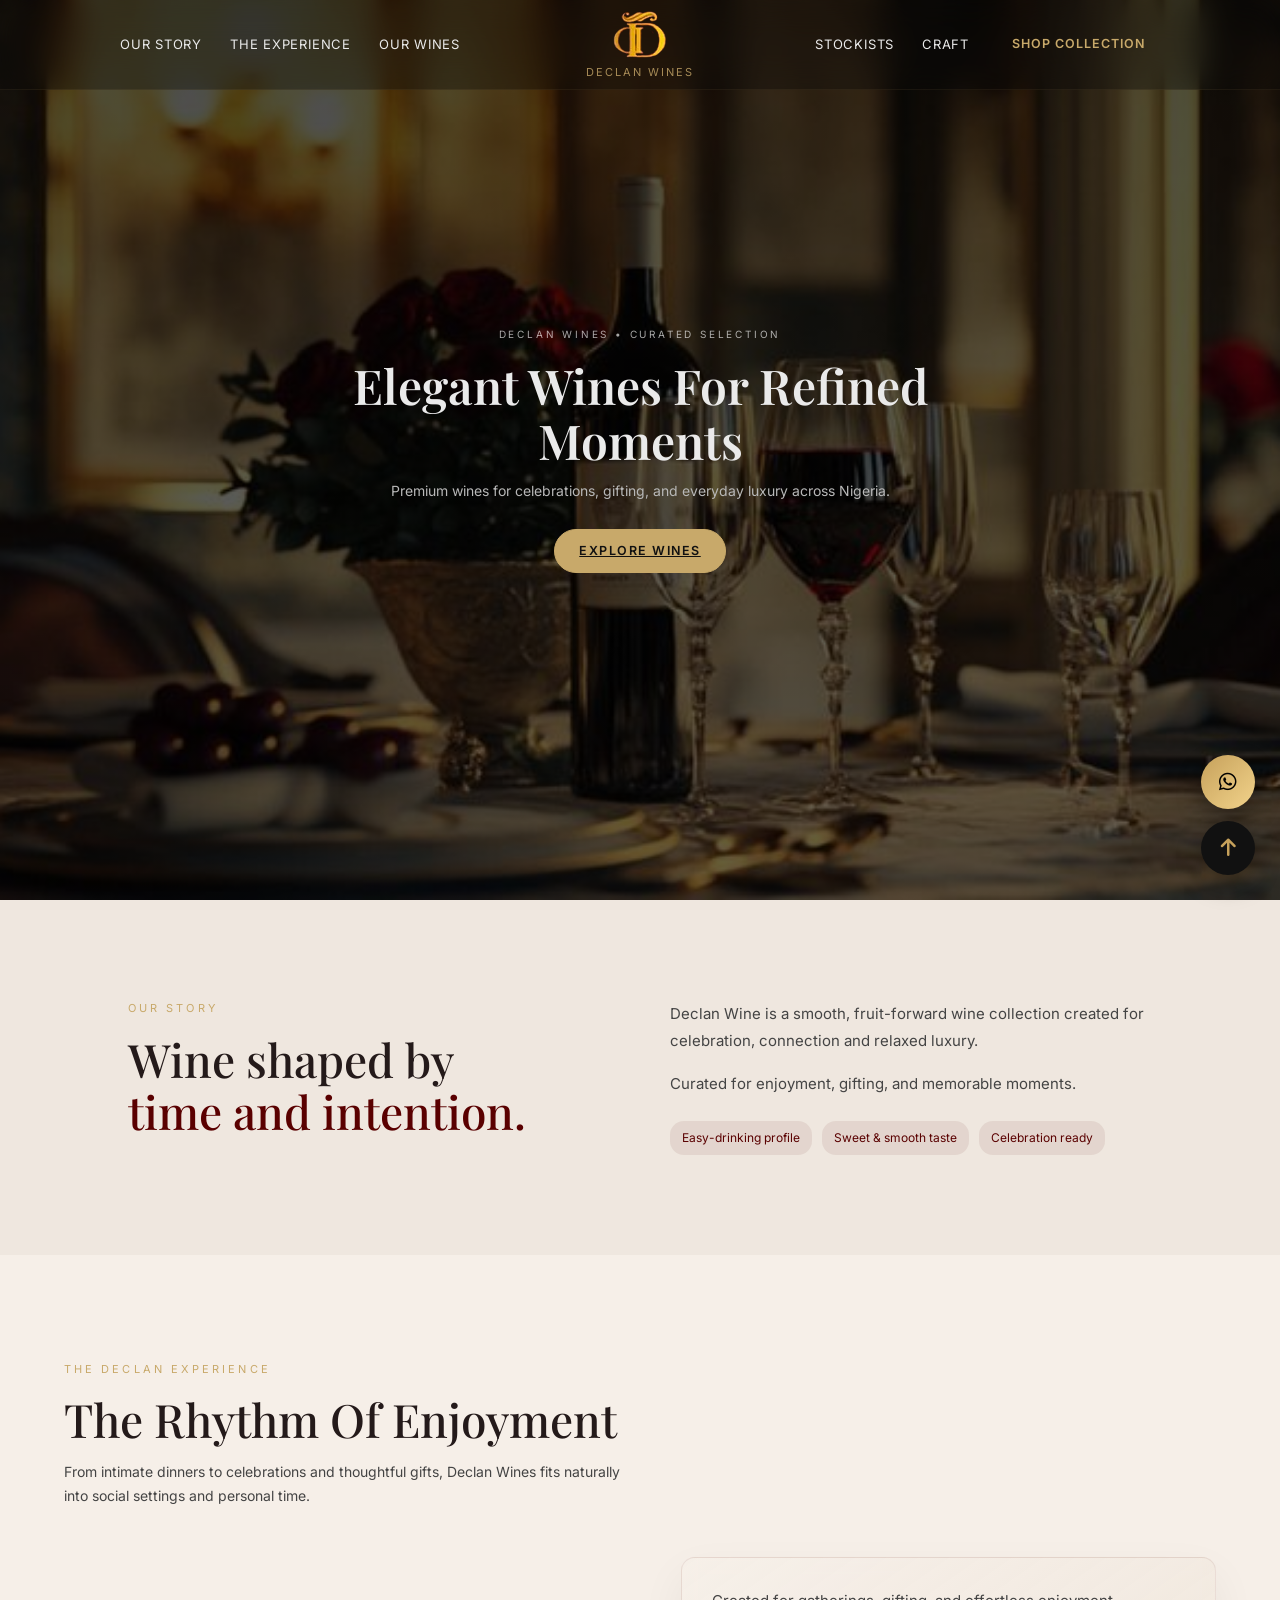
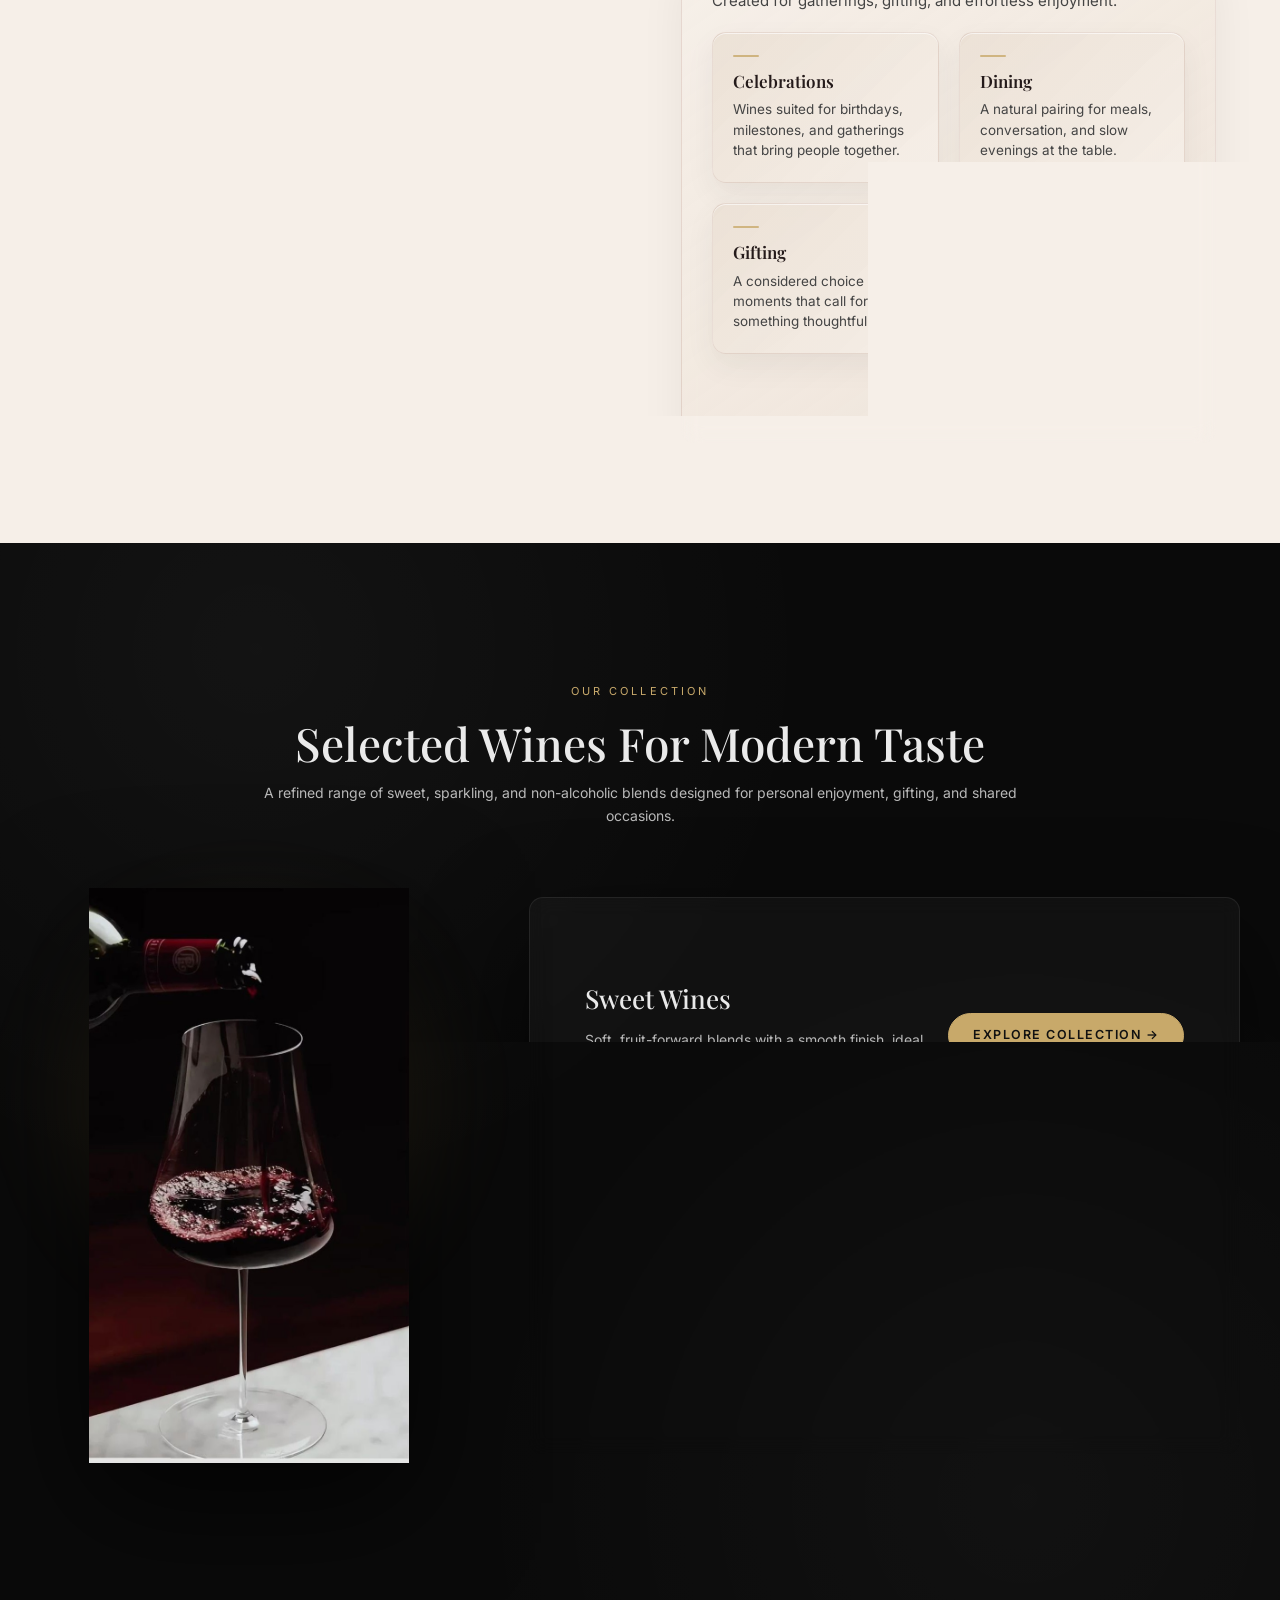
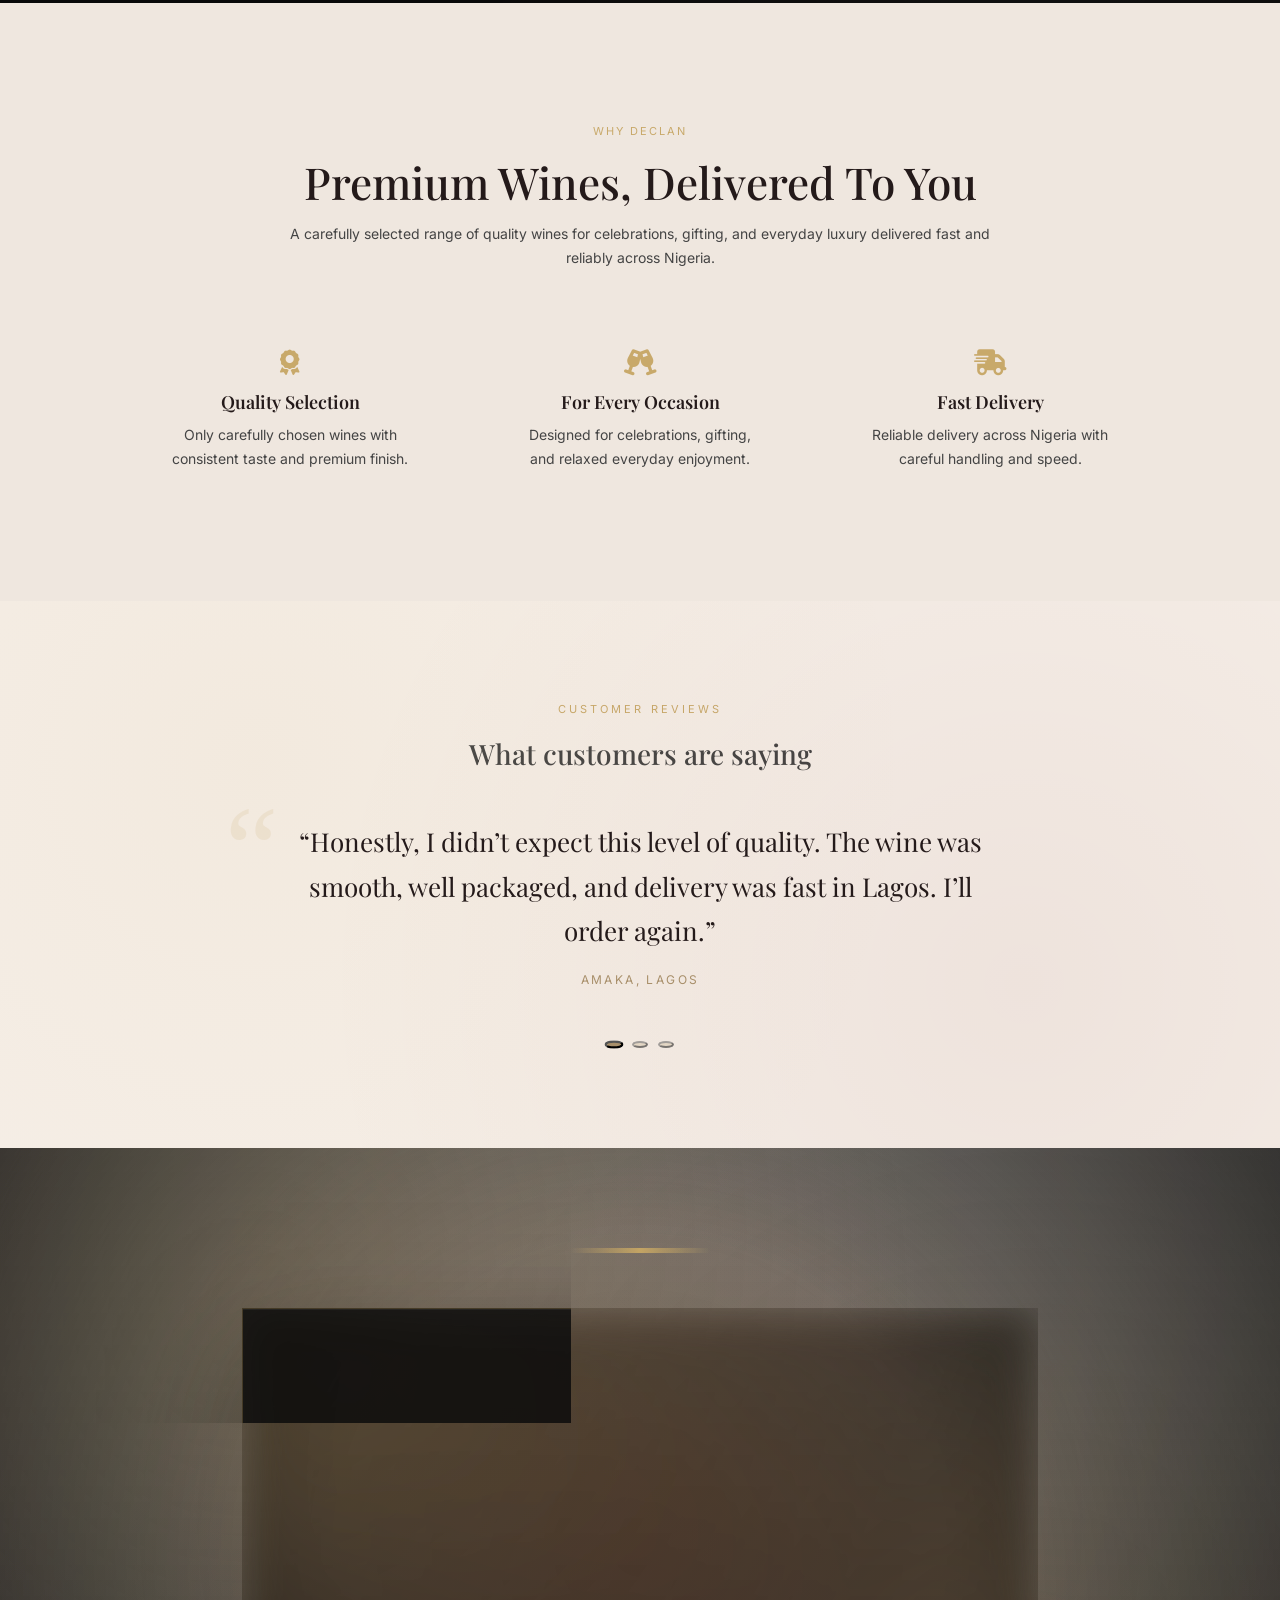
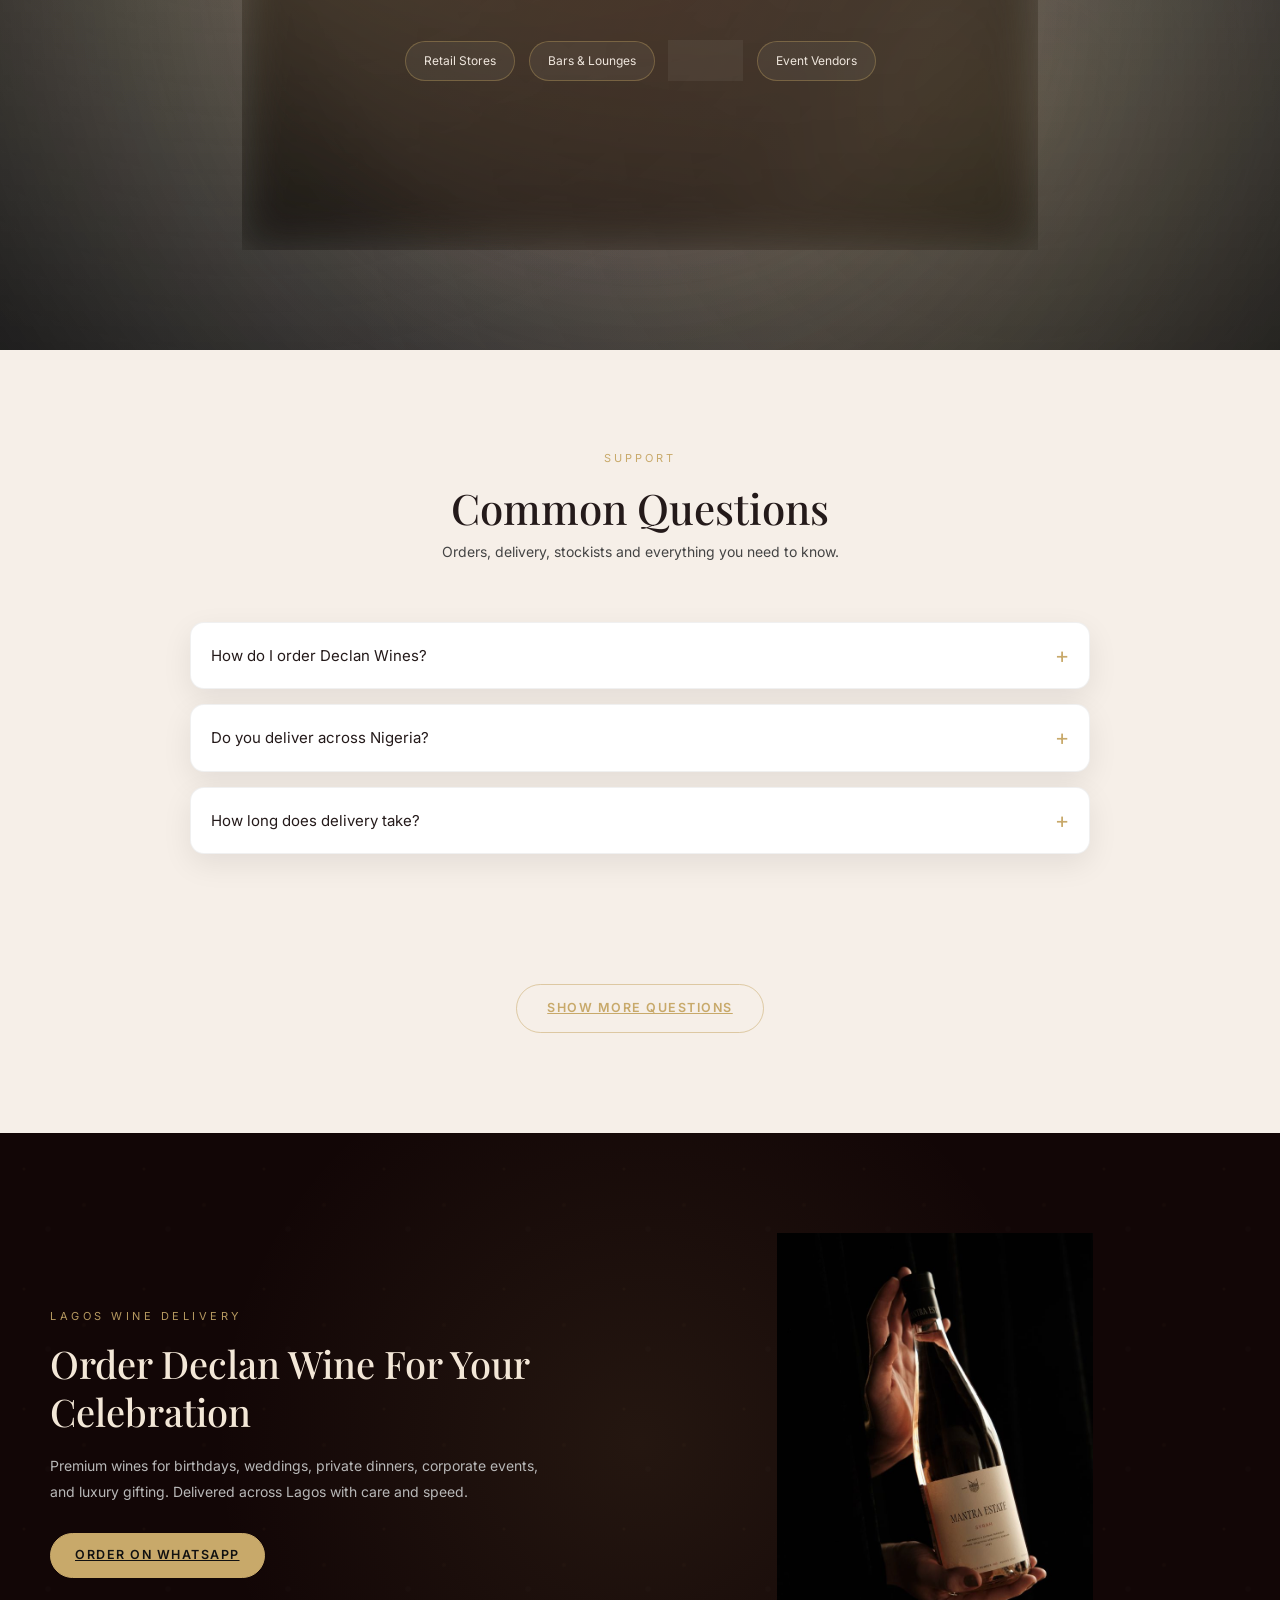
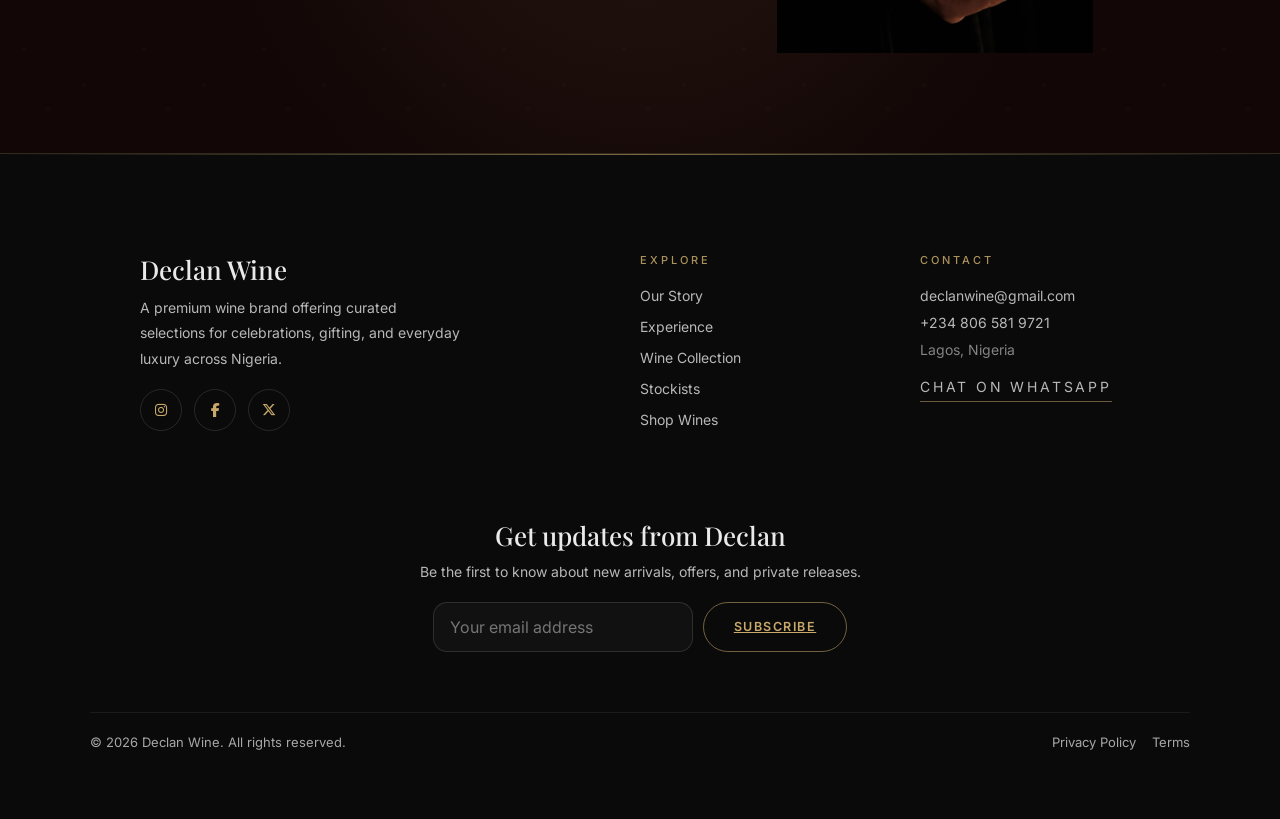
==== index.html @ bafd776d "Update index.html" ====
<!DOCTYPE html>
<html lang="en-NG">
<head>
<meta charset="UTF-8">
<meta name="viewport" content="width=device-width, initial-scale=1.0">

<!-- PRIMARY SEO -->
<title>Declan Wines Nigeria | Premium Wine Delivery in Lagos</title>

<meta name="description" content="Buy premium wines in Nigeria including Sweet Red, Moscato, Rosé and Sparkling wines. Fast wine delivery in Lagos and nationwide. Perfect for events, gifting and celebrations.">

<meta name="robots" content="index, follow">
<meta name="author" content="Declan Wines">
<meta name="theme-color" content="#0c0c0c">

<!-- CANONICAL -->
<link rel="canonical" href="https://www.declanwines.com/">

<!-- GEO SEO (LOCAL RANKING BOOST) -->
<meta name="geo.region" content="NG-LA">
<meta name="geo.placename" content="Lagos">
<meta name="geo.position" content="6.5244;3.3792">
<meta name="ICBM" content="6.5244, 3.3792">

<!-- OPEN GRAPH (SOCIAL SHARING) -->
<meta property="og:type" content="website">
<meta property="og:title" content="Declan Wines Nigeria | Premium Wine Delivery in Lagos">
<meta property="og:description" content="Premium wines delivered in Lagos and across Nigeria. Perfect for celebrations, gifting and events.">
<meta property="og:image" content="https://www.declanwines.com/image/hero.jpg">
<meta property="og:url" content="https://www.declanwines.com/">
<meta property="og:site_name" content="Declan Wines">

<!-- TWITTER CARD -->
<meta name="twitter:card" content="summary_large_image">
<meta name="twitter:title" content="Declan Wines Nigeria">
<meta name="twitter:description" content="Premium wines for celebrations and delivery across Nigeria.">
<meta name="twitter:image" content="https://www.declanwines.com/image/hero.jpg">

<!-- FAVICONS -->
<link rel="icon" href="image/favicon.ico">
<link rel="apple-touch-icon" href="image/apple-touch-icon.png">

<!-- FONTS -->
<link href="https://fonts.googleapis.com/css2?family=Inter:wght@300;400;500;600&family=Playfair+Display:wght@600;700&family=Cormorant+Garamond:wght@400;600&display=swap" rel="stylesheet">

<!-- CSS -->
<link href="https://cdn.jsdelivr.net/npm/bootstrap@5.3.0/dist/css/bootstrap.min.css" rel="stylesheet">
<link rel="stylesheet" href="https://cdnjs.cloudflare.com/ajax/libs/font-awesome/6.5.0/css/all.min.css">
<link rel="stylesheet" href="style/home.css">

<!-- STRUCTURED DATA (SEO POWER BOOST) -->
<script type="application/ld+json">
{
  "@context": "https://schema.org",
  "@type": "LocalBusiness",
  "name": "Declan Wines",
  "image": "https://www.declanwines.com/image/logo.png",
  "url": "https://www.declanwines.com",
  "telephone": "+2348065819721",
  "address": {
    "@type": "PostalAddress",
    "addressLocality": "Lagos",
    "addressCountry": "NG"
  },
  "priceRange": "₦₦",
  "areaServed": "Nigeria",
  "sameAs": [
    "https://instagram.com/",
    "https://facebook.com/"
  ]
}
</script>

</head>
</head>
<body>

<!-- ================= OVERLAY ================= -->

<div class="overlay" id="overlay"></div>

<!-- ================= HEADER / NAV ================= -->

<header class="header" id="header">
  <div class="nav-container">

    <!-- LEFT NAV -->
    <nav class="nav-left" aria-label="Primary Navigation">
      <a class="link" href="#about">Our Story</a>
      <a class="link" href="#lifestyle">The Experience</a>
      <a class="link" href="#wine">Our Wines</a>
    </nav>

    <!-- CENTER LOGO -->
    <div class="logo">
      <a href="#hero" aria-label="Declan Wines Home">
        <img 
          src="image/logo.png" 
          alt="Declan Wines - Premium Wine Brand in Nigeria offering luxury wine collections"
        >
      </a>
      <span class="tagline">Declan Wines</span>
    </div>

    <!-- RIGHT NAV -->
    <nav class="nav-right" aria-label="Secondary Navigation">
      <a class="link" href="#stockist">Stockists</a>
      <a class="link" href="#craft">Craft</a>
      <a class="shop-btn" href="#shop" aria-label="Explore and Shop Declan Wines Collection">
        Shop Collection
      </a>
    </nav>

    <!-- HAMBURGER MENU -->
    <button class="hamburger" type="button" onclick="openMenu()" aria-label="Open Navigation Menu">
      <span></span>
      <span></span>
      <span></span>
    </button>

  </div>
</header>


<!-- ================= MOBILE-MENU ================= -->

<aside class="mobile-menu" id="mobileMenu" aria-label="Mobile Navigation">

  <div class="menu-top">
    <div class="menu-label">Menu</div>
    <button class="close" onclick="closeMenu()" aria-label="Close navigation">✕</button>
  </div>

  <nav aria-label="Primary">
    <a href="#about" onclick="closeMenu()">Our Story</a>
    <a href="#lifestyle" onclick="closeMenu()">Experience</a>
    <a href="#wine" onclick="closeMenu()">Wine Collection</a>
    <a href="#stockist" onclick="closeMenu()">Become a Stockist</a>
    <a href="#craft" onclick="closeMenu()">Why Declan</a>
    <a href="#order-wine" onclick="closeMenu()">Order Wine</a>
  </nav>

  <div class="menu-footer">
    Premium wines curated for Nigeria
  </div>

</aside>


<!-- ================= HERO ================= -->

<section class="hero" id="hero" aria-labelledby="hero-title">

  <div class="hero-content">

    <p class="eyebrow">
      DECLAN WINES • CURATED SELECTION
    </p>

    <h1 class="hero-title" id="hero-title">
      Elegant wines for refined moments
    </h1>

    <p class="hero-subtitle">
      Premium wines for celebrations, gifting, and everyday luxury across Nigeria.
    </p>

    <a href="#wine" class="btn-primary" aria-label="Explore Declan Wine collection">
      Explore Wines
    </a>

  </div>

</section>


<!-- ================= ABOUT ================= -->

 <section class="about" id="about" aria-labelledby="about-title">

  <div class="about-left">
    <p class="eyebrow">OUR STORY</p>

    <h2 id="about-title">
      Wine shaped by<br>
      <span>time and intention.</span>
    </h2>
  </div>

  <div class="about-right">
    <p>
      Declan Wine is a smooth, fruit-forward wine collection created for celebration,
      connection and relaxed luxury.
    </p>

    <p>
      Curated for enjoyment, gifting, and memorable moments.
    </p>

    <div class="about-tags" aria-label="Wine highlights">
      <span>Easy-drinking profile</span>
      <span>Sweet & smooth taste</span>
      <span>Celebration ready</span>
    </div>

  </div>

</section>


<section class="lifestyle" id="lifestyle">

  <div class="lifestyle-intro">
    <span class="eyebrow">THE DECLAN EXPERIENCE</span>

    <h2>The rhythm of enjoyment</h2>

    <p>
      From intimate dinners to celebrations and thoughtful gifts, Declan Wines fits naturally into social settings and personal time.
    </p>
  </div>

  <div class="lifestyle-content">

    <div class="lifestyle-media">
      <video autoplay muted loop playsinline>
        <source src="image/video.mp4" type="video/mp4">
      </video>
    </div>

    <div class="lifestyle-text">

      <p class="lifestyle-lead">
        Created for gatherings, gifting, and effortless enjoyment.
      </p>

      <div class="lifestyle-cards">

        <div class="card">
          <h4>Celebrations</h4>
          <p>Wines suited for birthdays, milestones, and gatherings that bring people together.</p>
        </div>

        <div class="card">
          <h4>Dining</h4>
          <p>A natural pairing for meals, conversation, and slow evenings at the table.</p>
        </div>

        <div class="card">
          <h4>Gifting</h4>
          <p>A considered choice for moments that call for something thoughtful.</p>
        </div>

        <div class="card">
          <h4>Everyday Ease</h4>
          <p>For quiet nights, simple pauses, and unplanned enjoyment.</p>
        </div>

      </div>

    </div>

  </div>

</section>


<!-- ================= WINE ================= -->

<section id="wine" class="wine">

  <!-- INTRO -->
  <div class="wine-intro">
      <div class="eyebrow">OUR COLLECTION</div>

      <h2>Selected wines for modern taste</h2>

      <p>
        A refined range of sweet, sparkling, and non-alcoholic blends designed for personal enjoyment, gifting, and shared occasions.
      </p>
  </div>

  <div class="wine-layout">

    <!-- HERO -->
    <div class="wine-left">
        <div class="wine-hero-glow"></div>
        <img src="image/hero.jpg" class="hero-bottle"
             alt="Declan wine collection">
    </div>

    <div class="wine-right">

      <!-- SWEET WINES -->
      <div class="category">
          <div class="category-head">
              <div>
                <h3>Sweet Wines</h3>
                <p>Soft, fruit-forward blends with a smooth finish, ideal for relaxed evenings and easy enjoyment.</p>
              </div>
              <button class="view-btn btn-primary" onclick="toggleCategory(0)">
                Explore collection →
              </button>
          </div>

          <div class="hidden-wines">
              <div class="wine-card" onclick="openWine(1)">
                <div class="image-wrap">
                  <img src="image/drink8.png" alt="Sweet Red Wine">
                </div>
                  <h4>Sweet Red</h4>
                  <small>Berry • Cherry • Smooth finish</small>
              </div>

              <div class="wine-card" onclick="openWine(2)">
                <div class="image-wrap">
                  <img src="image/drink4.png" alt="Sweet White Wine">
                  </div>
                  <h4>Sweet White</h4>
                  <small>Peach • Citrus • Light profile</small>
              </div>

              <div class="wine-card" onclick="openWine(3)">
                <div class="image-wrap">
                  <img src="image/drink3.png" alt="Moscato Wine">
                </div>
                  <h4>Moscato</h4>
                  <small>Floral • Soft • Light sparkle</small>
              </div>

              <div class="wine-card" onclick="openWine(4)">
                <div class="image-wrap">
                  <img src="image/drink7.png" alt="Cabernet Sauvignon">
                </div>
                  <h4>Cabernet Sauvignon</h4>
                  <small>Bold • Dark fruit • Rich finish</small>
              </div>
          </div>
      </div>

      <!-- SPARKLING -->
      <div class="category">
          <div class="category-head">
              <div>
                <h3>Sparkling Wines</h3>
                <p>Elegant sparkling blends created for celebrations, gatherings, and special occasions.</p>
              </div>
              <button class="view-btn btn-primary" onclick="toggleCategory(1)">
                Explore collection →
              </button>
          </div>

          <div class="hidden-wines">
              <div class="wine-card" onclick="openWine(5)">
                <div class="image-wrap">
                  <img src="image/drink6.png" alt="Ice Rosé Sparkling">
                </div>
                <h4>Ice Rosé</h4>
                <small>Fruity • Floral • Crisp sparkle</small>
              </div>

              <div class="wine-card" onclick="openWine(6)">
                <div class="image-wrap">
                  <img src="image/drink6.png" alt="Brut Sparkling Wine">
               </div>
                <h4>Ice Brut</h4>
                <small>Dry • Clean • Refined finish</small>
              </div>
          </div>
      </div>

      <!-- NON ALCOHOLIC -->
      <div class="category">
          <div class="category-head">
              <div>
                <h3>Non-Alcoholic Sparkling</h3>
                <p>All the celebration feel, without alcohol. Light, refreshing, and enjoyable for all occasions.</p>
              </div>
              <button class="view-btn btn-primary" onclick="toggleCategory(2)">
                Explore collection →
              </button>
          </div>

          <div class="hidden-wines">
              <div class="wine-card" onclick="openWine(7)">
                <div class="image-wrap">
                  <img src="image/drink5.png" alt="Sparkling Apple Drink">
                </div>
                <h4>Sparkling Apple</h4>
                <small>Crisp • Light • Refreshing</small>
              </div>

              <div class="wine-card" onclick="openWine(8)">
                <div class="image-wrap">
                  <img src="image/drink2.png" alt="Sparkling Red Grape Drink">
                </div>
                <h4>Sparkling Grape</h4>
                <small>Fruity • Smooth • Bubbly</small>
              </div>

              <div class="wine-card" onclick="openWine(9)">
                <div class="image-wrap">
                  <img src="image/drink1.png" alt="Grape Apple Blend Drink">
                </div>
                <h4>Fruit Blend</h4>
                <small>Sweet • Balanced • Fresh finish</small>
              </div>
          </div>
      </div>

    </div>
  </div>

</section>


<!-- ================= LIGHTBOX ================= -->

<div class="lightbox" id="lightbox"
     role="dialog"
     aria-modal="true"
     aria-labelledby="wineTitle"
     aria-describedby="wineDesc">

  <div class="lightbox-content">

    <!-- Close Button -->
    <button class="close"
            type="button"
            onclick="closeBox()"
            aria-label="Close product details">
      ✕
    </button>

    <div class="lightbox-grid">

      <!-- LEFT: DETAILS -->
      <section class="wine-details">

        <!-- Badge -->
        <div id="wineBadge"
             class="wine-badge"
             aria-hidden="true"></div>

        <!-- Title -->
        <h2 id="wineTitle">Wine Collection</h2>

        <!-- Description -->
        <div id="wineDesc">
          <p>
            A curated selection of premium wines and sparkling drinks, crafted for celebrations, gifting, and refined taste experiences.
          </p>
        </div>

        <!-- Additional Info -->
        <div id="wineInfo"
             class="wine-info"
             aria-label="Product details and tasting notes"></div>

        <!-- CTA -->
        <a id="whatsappBtn"
           class="btn-primary"
           target="_blank"
           rel="noopener noreferrer"
           href="#"
           aria-label="Order this product via WhatsApp">
          Get This Wine
        </a>

      </section>

      <!-- RIGHT: IMAGE -->
      <section class="wine-image-box">

        <figure>
          <img id="wineImage"
               src=""
               alt="Premium wine bottle from the collection"
               loading="lazy">
        </figure>

      </section>

    </div>

  </div>
</div>


<!-- ================= WHY CHOOSE DECLAN ================= -->

<section class="craft" id="craft">

  <div class="craft-content">

    <div class="craft-intro">
      <div class="eyebrow">WHY DECLAN</div>

      <h2>Premium wines, delivered to you</h2>

      <p>
        A carefully selected range of quality wines for celebrations, gifting, and everyday luxury delivered fast and reliably across Nigeria.
      </p>
    </div>

    <div class="craft-grid">

      <div class="craft-item">
        <i class="fa-solid fa-award"></i>
        <h3>Quality Selection</h3>
        <p>Only carefully chosen wines with consistent taste and premium finish.</p>
      </div>

      <div class="craft-item">
        <i class="fa-solid fa-champagne-glasses"></i>
        <h3>For Every Occasion</h3>
        <p>Designed for celebrations, gifting, and relaxed everyday enjoyment.</p>
      </div>

      <div class="craft-item">
        <i class="fa-solid fa-truck-fast"></i>
        <h3>Fast Delivery</h3>
        <p>Reliable delivery across Nigeria with careful handling and speed.</p>
      </div>

    </div>

  </div>

</section>


<!-- ================= TESTIMONIALS ================= -->

<section class="testimonials" id="testimonials" aria-labelledby="testimonials-title">

  <div class="container">

    <header class="testimonial-intro">

      <div class="eyebrow">Customer Reviews</div>

      <h2 id="testimonials-title">
        What customers are saying
      </h2>

    </header>

    <div class="testimonial-slider" role="region" aria-label="Customer testimonials slider">

      <article class="testimonial-slide active">
        <p class="testimonial-quote">
          “Honestly, I didn’t expect this level of quality. The wine was smooth, well packaged, and delivery was fast in Lagos. I’ll order again.”
        </p>
        <p class="testimonial-name">Amaka, Lagos</p>
      </article>

      <article class="testimonial-slide">
        <p class="testimonial-quote">
          “We used Declan wines for a birthday dinner and everyone kept asking where we got it from. It really upgraded the whole event.”
        </p>
        <p class="testimonial-name">Tunde, Lagos</p>
      </article>

      <article class="testimonial-slide">
        <p class="testimonial-quote">
          “Packaging is premium and delivery was smooth. It’s now my go-to when I need a gift for friends or family.”
        </p>
        <p class="testimonial-name">Chidinma, Anambra</p>
      </article>

    </div>

    <div class="testimonial-dots" aria-label="Testimonial navigation dots">
      <button class="dot active" aria-label="Testimonial 1"></button>
      <button class="dot" aria-label="Testimonial 2"></button>
      <button class="dot" aria-label="Testimonial 3"></button>
    </div>

  </div>

</section>


<!-- ================= STOCKIST ================= -->
 
<section class="stockist" id="stockist">

  <div class="container stockist-content">

    <div class="stockist-card">

      <div class="eyebrow">PARTNERSHIPS</div>

      <h2 class="section-title">
        Become a Declan Stockist
      </h2>

      <p class="stockist-text">
        Join our network of trusted stockists and access exclusive wine selections for your business.Built for premium retailers, hospitality spaces, and distributors.
      </p>

      <div class="stockist-tags">

        <span>Retail Stores</span>
        <span>Bars & Lounges</span>
        <span>Hotels</span>
        <span>Event Vendors</span>

      </div>

      <a href="https://wa.me/234XXXXXXXXXX?text=Hi%2C%20I%27m%20interested%20in%20becoming%20a%20Declan%20stockist"
         class="stockist-link primary">
        Apply via WhatsApp →
      </a>

    </div>

  </div>

</section>


<!-- ================= FAQ ================= -->
 
<section class="faq" id="faq">

  <div class="faq-container">

    <div class="faq-header">
      <div class="eyebrow">Support</div>

      <h2>Common Questions</h2>

      <p>Orders, delivery, stockists and everything you need to know.</p>
    </div>

    <div class="faq-list">

      <!-- ALWAYS VISIBLE -->

      <div class="faq-card">
        <button class="faq-question">How do I order Declan Wines?</button>
        <div class="faq-answer">
          <p>You can order directly through the website or via WhatsApp for fast processing.</p>
        </div>
      </div>

      <div class="faq-card">
        <button class="faq-question">Do you deliver across Nigeria? </button>
        <div class="faq-answer">
          <p>Yes, we deliver to major cities including Lagos, Abuja, and Port Harcourt.</p>
        </div>
      </div>

      <div class="faq-card">
        <button class="faq-question">How long does delivery take?</button>
        <div class="faq-answer">
          <p>Delivery usually takes 24–72 hours depending on your location.</p>
        </div>
      </div>

      <!-- COLLAPSED (SHOW MORE SECTION) -->

        <div class="faq-card hidden">
        <button class="faq-question">Can I order for events or bulk purchases?</button>
        <div class="faq-answer">
          <p>Yes, we handle bulk and event orders for weddings, parties, and corporate events.</p>
        </div>
      </div>

      <div class="faq-card hidden">
        <button class="faq-question">Are your wines original and premium quality?</button>
        <div class="faq-answer">
          <p>Yes, all wines are carefully selected for quality and taste.</p>
        </div>
      </div>

      <div class="faq-card hidden">
        <button class="faq-question">Can I become a stockist?</button>
        <div class="faq-answer">
          <p>Yes, we work with retailers, bars, hotels, and distributors across Nigeria.</p>
        </div>
      </div>

      <div class="faq-card hidden">
        <button class="faq-question">Do you offer wholesale pricing?</button>
        <div class="faq-answer">
          <p>Yes, we offer special pricing for bulk and business orders.</p>
        </div>
      </div>

      <div class="faq-card hidden">
        <button class="faq-question">Is wine good for gifting?</button>
        <div class="faq-answer">
          <p>Absolutely — our wines are perfect for gifts and celebrations.</p>
        </div>
      </div>

      <div class="faq-card hidden">
        <button class="faq-question">How do I contact you urgently?</button>
        <div class="faq-answer">
          <p>You can reach us directly via WhatsApp for faster response.</p>
        </div>
      </div>

    </div>

    <div class="faq-toggle">
      <button class="btn-secondary" id="faqToggleBtn">
        Show More Questions
      </button>
    </div>

  </div>

</section>


<!-- ================= SHOP ================= -->
 
<section class="shop" id="order-wine" aria-labelledby="order-heading">

  <div class="cta-grid">

    <!-- TEXT CONTENT -->
    <div class="cta-text-side">

      <p class="eyebrow">Lagos Wine Delivery</p>

      <h2 id="order-heading">
        Order Declan Wine for your celebration
      </h2>

      <p class="cta-description">
        Premium wines for birthdays, weddings, private dinners, corporate events,
        and luxury gifting. Delivered across Lagos with care and speed.
      </p>

      <a 
        href="https://wa.me/2348065819721?text=Hi%2C%20I%27d%20like%20to%20order%20Declan%20Wine"
        class="btn-primary"
        target="_blank"
        rel="noopener"
        aria-label="Order Declan Wine on WhatsApp"
      >
        Order on WhatsApp
      </a>

    </div>

    <!-- VISUAL CONTENT -->
    <div class="cta-visual" aria-hidden="true">

      <img src="image/cta.jpg">

    </div>

  </div>

</section>


<!-- ================= FOOTER ================= -->

<footer class="footer" role="contentinfo">

  <div class="footer-grid">

    <!-- BRAND -->
    <section class="footer-brand">

      <h3 class="footer-logo">Declan Wine</h3>

      <p class="footer-description">
        A premium wine brand offering curated selections for celebrations, gifting,
        and everyday luxury across Nigeria.
      </p>

      <!-- SOCIALS -->
      <nav class="footer-socials" aria-label="Declan Wine social media">

        <a href="#" aria-label="Follow Declan Wine on Instagram">
          <i class="fa-brands fa-instagram"></i>
        </a>

        <a href="#" aria-label="Follow Declan Wine on Facebook">
          <i class="fa-brands fa-facebook-f"></i>
        </a>

        <a href="#" aria-label="Follow Declan Wine on X">
          <i class="fa-brands fa-x-twitter"></i>
        </a>

      </nav>

    </section>

    <!-- LINKS -->
    <nav class="footer-links" aria-label="Explore Declan Wine">

      <h4 class="eyebrow">Explore</h4>

      <ul>
        <li><a href="#about">Our Story</a></li>
        <li><a href="#lifestyle">Experience</a></li>
        <li><a href="#wine">Wine Collection</a></li>
        <li><a href="#stockist">Stockists</a></li>
        <li><a href="#order-wine">Shop Wines</a></li>
      </ul>

    </nav>

    <!-- CONTACT -->
    <section class="footer-contact">

      <h4 class="eyebrow">Contact</h4>

      <address class="footer-address">

        <a href="mailto:declanwine@gmail.com" class="footer-contact-link">
          declanwine@gmail.com
        </a>

        <a href="tel:+2348065819721" class="footer-contact-link">
          +234 806 581 9721
        </a>

        <p class="footer-location">Lagos, Nigeria</p>

      </address>

      <a class="footer-cta" href="https://wa.me/2348065819721">
        Chat on WhatsApp
      </a>

    </section>

  </div>

  <!-- NEWSLETTER -->
  <section class="footer-newsletter" aria-labelledby="newsletter-title">

    <h3 id="newsletter-title">Get updates from Declan</h3>

    <p>Be the first to know about new arrivals, offers, and private releases.</p>

    <form class="newsletter-form" aria-label="Newsletter signup form">

      <label for="newsletter-email" class="visually-hidden">
        Email address
      </label>

      <input 
        id="newsletter-email"
        type="email" 
        name="email"
        placeholder="Your email address"
        required
      />

      <button class="btn-secondary" type="submit">
        Subscribe
      </button>

    </form>

  </section>

  <!-- LEGAL -->
  <div class="footer-bottom">

    <p>© 2026 Declan Wine. All rights reserved.</p>

    <nav class="footer-mini-links" aria-label="Legal links">
      <a href="#">Privacy Policy</a>
      <a href="#">Terms</a>
    </nav>

  </div>

</footer>

<!-- FLOATING BUTTONS -->

<div class="floating-buttons">

  <!-- WhatsApp -->
  <a href="https://wa.me/2348065819721"
     class="float-btn whatsapp-btn"
     target="_blank"
     aria-label="Chat with Declan Wine on WhatsApp">

     <i class="fa-brands fa-whatsapp"></i>
  </a>

  <!-- Scroll to top -->
  <button class="float-btn scroll-top-btn"
          aria-label="Scroll to top">
      <i class="fa-solid fa-arrow-up"></i>
  </button>

</div>


<script type="text/javascript" src="index.js"></script>
<script defer src="https://cdn.jsdelivr.net/npm/bootstrap@5.3.0/dist/js/bootstrap.bundle.min.js"></script>

</body>
</html>
---- style/home.css ----
/* =========================
   GLOBAL FEEL
========================= */

:root {
  /* ================= BACKGROUNDS ================= */
  --bg-main: #0F0F0F;
  --bg-footer: #0A0A0A;
  --bg-section: #efe7df;
  --bg-warm: #f6efe8;
  --bg-dark-brown: #2b211b;

  /* ================= TEXT COLORS ================= */
  --text-main: #EAEAEA;
  --text-secondary: #B8B8B8;
  --text-dark: #241a1a;
  --text-muted: #444;

  /* ================= BRAND ACCENTS ================= */
  --accent-wine: #7A1E2C;
  --accent-gold: #c8a96a;
  --accent-burgundy: #5A0000;

  /* ================= UI CONSTANTS ================= */
  --radius-sm: 30px;
  --radius-md: 14px;

  --padding-sm: 8px 14px;

  /* ================= OPTIONAL (useful for future consistency) ================= */
  --shadow-soft: 0 10px 30px rgba(0,0,0,0.08);
  --shadow-strong: 0 25px 60px rgba(0,0,0,0.25);
}
/* =========================
   RESET + BASE
========================= */

* {
  box-sizing: border-box;
}

html {
  scroll-behavior: smooth;
  overflow-x: hidden;
}

body {
  margin: 0;
  font-family: "Inter", sans-serif;
  color: var(--text-main);
  background-color: var(--bg-warm);
  transition: opacity 0.4s ease;
  overflow-x: hidden;
}

/* Headings */
h1, h2, h3, h4 {
  font-family: "Playfair Display", serif;
}

/* =========================
   BASIC SECTION BEHAVIOR (ONLY GLOBAL FADE IN)
   (we will refine later, no structure logic yet)
========================= */

section {
  opacity: 0;
  transform: translateY(30px);
  transition: opacity 0.8s ease, transform 0.8s ease;
  will-change: opacity, transform;
}

section.visible {
  opacity: 1;
  transform: translateY(0);
}

/* =========================
   PAGE FADE TRANSITION
========================= */

body.fade-out {
  opacity: 0;
}

.eyebrow {
  font-family: "Inter", sans-serif;
  font-size: 11px;
  letter-spacing: 0.28em;
  margin-bottom: 16px;
}

.btn-primary{
  display:inline-block;
  padding:12px 24px;
  border-radius:var(--radius-sm);
  border:1px solid var(--accent-gold);
  background:var(--accent-gold);
  color:#111;
  font-size:12.5px;
  letter-spacing:.12em;
  text-transform:uppercase;
  font-weight:600;
  cursor:pointer;
  transition:.35s ease;
  align-items: center;
  gap: 8px;
  white-space: nowrap;           /* Prevents breaking */
  width: fit-content;
}

.btn-primary:hover{
  background:transparent;
  color:var(--accent-gold);
  transform:translateY(-3px);
  box-shadow:0 12px 30px rgba(200,169,106,0.25);
  width: fit-content;
}

.btn-secondary{
  background:transparent;
  color:var(--accent-gold);
  cursor:pointer;
  transition:.35s ease;
  display:inline-block;
  padding:14px 30px;
  border-radius:var(--radius-sm);
  font-size:12.5px;
  letter-spacing:.12em;
  text-transform:uppercase;
  font-weight:600;
  border:1px solid rgba(200,169,106,0.55);
  text-decoration: underline;
  width: fit-content;
}

.btn-secondary:hover{
  background: rgba(200,169,106,0.08);
  box-shadow:0 12px 30px rgba(0,0,0,.05);
  transform:translateY(-3px);
}

/* ================= OVERLAY ================= */

/* LOCK BODY SCROLL WHEN MODAL / MENU OPEN */
.no-scroll{
  overflow: hidden;
  position: fixed;
  width: 100%;
}

/* Overlay base */
#overlay{
  position: fixed;
  inset: 0;
  background: rgba(0,0,0,0.55);
  backdrop-filter: blur(3px);
  opacity: 0;
  pointer-events: none;
  transition: 0.3s ease;
  z-index: 998;
}

#overlay.show{
  opacity: 1;
  pointer-events: all;
}


/* ================= HEADER ================= */

.header{
  position: fixed;
  top:0;
  width:100%;
  height:90px;
  z-index:9999;
  background: rgba(10,10,10,0.35);
  backdrop-filter: blur(18px);
  -webkit-backdrop-filter: blur(18px);
  border-bottom: 1px solid rgba(200,169,106,0.08);
  transition:0.4s ease;
}

/* scroll state */
.header.scrolled{
  height:75px;
  background: rgba(10,10,10,0.75);
  border-bottom: 1px solid rgba(200,169,106,0.18);
}

/* container */
.header .nav-container{
  max-width:1200px;
  margin:auto;
  position:relative;
  display:flex;
  align-items:center;
  height:100%;
  padding:0 30px;
}

/* ================= CENTER LOGO ================= */

.header .logo{
  position:absolute;
  left:50%;
  transform:translateX(-50%);
  text-align:center;
}

.header .logo img{
  height:52px;
  transition:0.4s ease;
}

.header.scrolled .logo img{
  height:40px;
}

.header .tagline{
  display:block;
  font-size:11px;
  letter-spacing:2px;
  text-transform:uppercase;
  color: rgba(200,169,106,0.8);
  font-family: "Inter", sans-serif;
  margin-top:4px;
}

/* ================= NAV LINKS ================= */
.header .nav-left{
  display:flex;
  gap:28px;
  align-items:center;
}

/* RIGHT */
.header .nav-right{
  display:flex;
  gap:28px;
  align-items:center;
  margin-left:auto;
}

.header nav a{
  text-decoration:none;
  font-size:13px;
  letter-spacing:0.06em;
  text-transform:uppercase;
  color: var(--text-main);
  font-family: "Inter", sans-serif;
  position:relative;
  transition:0.3s ease;
}

/* luxury underline */
.header .link::after{
  content:"";
  position:absolute;
  left:0;
  bottom:-6px;
  width:0;
  height:1px;
  background: linear-gradient(90deg, #c8a96a, transparent);
  transition:0.3s ease;
}

.header .link:hover{
  color:var(--accent-gold);
}

.header .link:hover::after{
  width:100%;
}

/* ================= ORDER BUTTON ================= */

.header .shop-btn{
  padding:var(--padding-sm);
  border-radius:999px;
  font-size:12.5px;
  letter-spacing:0.08em;
  text-transform:uppercase;
  font-weight: 600;
  color:var(--accent-gold) !important;
  border: 1px solid transparent;
  transition:0.3s ease;
}

.header .shop-btn:hover{
  border: 1px solid var(--accent-gold);
  transform:translateY(-2px);
  background: rgba(200, 169, 106, 0.08);
  box-shadow:0 10px 25px rgba(200,169,106,0.25);
}

/* ================= HAMBURGER ================= */

.header .hamburger {
  display: none;
  flex-direction: column;
  justify-content: center;
  align-items: flex-end;
  gap: 6px;
  background: transparent;
  border: none;
  cursor: pointer;
  padding: 0;
}

.header .hamburger span {
  display: block;
  height: 1.5px;
  background: linear-gradient(
    90deg,
    rgba(200, 169, 106, 1),
    rgba(200, 169, 106, 1)
  );
  border-radius: 2px;
  transition: all 0.35s ease;
}

.header .hamburger span:nth-child(1) {
  width: 25px;
}

.header .hamburger span:nth-child(2) {
  width: 19px;
  opacity: 0.85;
}

.header .hamburger span:nth-child(3) {
  width: 13px;
  opacity: 0.7;
}

.header .hamburger:hover span:nth-child(1) {
  width: 28px;
}

.header .hamburger:hover span:nth-child(2) {
  width: 22px;
}

.header .hamburger:hover span:nth-child(3) {
  width: 16px;
}

.header .hamburger:hover {
  transform: translateY(-1px);
}
html{
  scroll-behavior:auto;
}

/* ================= MOBILE MENU ================= */

.mobile-menu{
  position:fixed;
  top:0;
  right:-320px;
  width:320px;
  height:100vh;
  background:linear-gradient(160deg,#140707,#1A0E0E);
  padding:30px;
  display:flex;
  flex-direction:column;
  gap:90px;
  transition:0.4s ease;
  z-index:10000;
}

.mobile-menu.open{
  right:0;
}

.mobile-menu .menu-top{
  display:flex;
  justify-content:space-between;
  align-items:center;
}

.mobile-menu .menu-label{
  font-size:12px;
  text-transform: uppercase;
  letter-spacing:0.25em;
  color:var(--accent-gold);
}

.mobile-menu .close{
  position: absolute;
  top: 18px;
  background: none;
  right: 22px;
  font-size: 22px;
  cursor: pointer;
  opacity: 0.7;
  transition: 0.3s;
  color:var(--accent-gold);
  cursor:pointer;
  background:none;
  border:none;
}

.mobile-menu .close:hover{
  opacity: 1;
  transform:scale(1.15);
}

.mobile-menu nav a{
  display:block;
  padding:15px 0;
  color:var(--text-main);
  font-size: 14px;
  text-decoration:none;
  border-bottom:1px solid rgba(255,255,255,0.05);
  transition:0.3s ease;
}

.mobile-menu nav a:hover{
  color:#c8a96a;
  transform:translateX(4px);
}

.mobile-menu .menu-footer{
  margin-top:auto;
  font-size:12px;
  color:var(--accent-gold);
}


/* ================= HERO ================= */

.hero {
  height: 100vh;
  display: flex;
  align-items: center;
  justify-content: center;
  text-align: center;
  background:
    linear-gradient(rgba(0,0,0,0.70), rgba(0,0,0,0.60)),
    url("/image/heroo.jpg") center/cover no-repeat;
  position: relative;
}

.hero .hero-content {
  max-width: 720px;
  padding: 0 20px;
}

.hero .eyebrow {
  color: rgba(255,255,255,0.65);
  font-size: 10px;
}

.hero .hero-title {
  font-family: "Playfair Display", serif;
  font-size: 48px;
  line-height: 1.15;
  font-weight: 600;
  text-transform: capitalize;
  color: var(--main-text);
  margin-bottom: 12px; /* reduced */
}

.hero .hero-subtitle {
  font-family: "Inter", sans-serif;
  font-size: 14px;
  line-height: 1.6;
  color: var(--text-secondary);
  max-width: 520px;
  margin: 0 auto 26px auto; /* reduced spacing */
}


/* ================= ABOUT-SECTION ================= */

.about {
  display: flex;
  justify-content: space-between;
  align-items: flex-start;
  gap: 60px;
  padding: 100px 10%;
  background: var(--bg-section);
}

.about-left {
  flex: 1;
}

.about .eyebrow {
  color: var(--accent-gold);
}

.about h2 {
  font-family: "Playfair Display", serif;
  font-size: 46px;
  line-height: 1.15;
  margin: 0;
  color: var(--text-dark);
}

.about h2 span {
  color: var(--accent-burgundy);
}

.about .about-right {
  flex: 1;
  max-width: 520px;
}

.about .about-right p {
  font-family: "Inter", sans-serif;
  font-size: 15px;
  line-height: 1.8;
  color: var(--text-muted);
  margin-bottom: 16px;
}

.about .about-tags {
  margin-top: 24px;
  display: flex;
  flex-wrap: wrap;
  gap: 10px;
}

.about-tags span {
  font-size: 12px;
  padding: 8px 12px;
  border-radius: var(--radius-md);
  background: rgba(90,0,0,0.08);
  color: var(--accent-burgundy);
}


/* ======== LIFESTYLE SECTION =========*/

.lifestyle {
  padding: 100px 5%;
  background: var(--bg-warm);
}

.lifestyle .lifestyle-intro {
  max-width: 750px;
  margin-bottom: 50px;
}

.lifestyle .eyebrow{
  color: var(--accent-gold);
}

.lifestyle .lifestyle-intro h2 {
  font-size: 46px;
  line-height: 1.15;
  margin: 14px 0;
  text-transform: capitalize;
  color: var(--text-dark);
}

.lifestyle .lifestyle-intro p {
  font-size: 14px;
  line-height: 1.7;
  color: var(--text-muted);
  max-width: 580px;
}

/* ================= LAYOUT ================= */

.lifestyle .lifestyle-content {
  display: flex;
  gap: 50px;
}

.lifestyle .lifestyle-media {
  flex: 1.2;
}

.lifestyle .lifestyle-media video {
  width: 100%;
  height: 480px;
  object-fit: cover;
  border-radius: var(--radius-md);
}

.lifestyle .lifestyle-text {
  flex: 1;
  display: flex;
  flex-direction: column;
  gap: 18px;
  padding: 30px;
  border-radius: var(--radius-md);
  background: linear-gradient(
    145deg,
    rgba(246, 239, 232, 0.9),
    rgba(235, 224, 212, 0.75)
  );
  font-size: 15px;
  border: 1px solid rgba(90, 0, 0, 0.08);
  box-shadow: 0 18px 45px rgba(0,0,0,0.06);
  backdrop-filter: blur(10px);
}

.lifestyle .lifestyle-text p {
  font-size: 15px;
  line-height: 1.7;
  margin: 0;
  color: var(--text-muted);
}

.lifestyle .lifestyle-cards {
  display: grid;
  grid-template-columns: 1fr 1fr;
  gap: 20px;
}

.lifestyle .card {
  padding: 22px 20px ;
  border-radius: var(--radius-md);
  background: linear-gradient(
    135deg,
    rgba(235, 224, 212, 0.9),
    rgba(246, 239, 232, 0.85)
  );
  border: 1px solid rgba(90, 0, 0, 0.07);
  box-shadow:
    0 12px 30px rgba(0,0,0,0.06),
    inset 0 1px 0 rgba(255,255,255,0.6);
  display: flex;
  flex-direction: column;
  gap: 8px;
  min-height: 120px;
  transition: 0.35s ease;
}

.lifestyle .card:hover {
  transform: translateY(-4px);
  box-shadow: 0 20px 50px rgba(0,0,0,0.1);
}

.lifestyle .card h4 {
  font-size: 17px;
  font-weight: 600;
  color: var(--text-dark);
  margin: 0;
}

.lifestyle .card p {
  font-size: 13.5px;
  line-height: 1.5;
  color: var(--text-muted);
  margin: 0;
}

.lifestyle .card::before {
  content: "";
  width: 26px;
  height: 2px;
  background: rgba(200,169,106,0.8);
  border-radius: 2px;
  margin-bottom: 6px;
}


/* ================= WINE ================= */

.wine{
  background:var(--bg-footer);
  padding:140px 30px;
  position:relative;
  overflow:hidden;
}

.wine::before{
  content:"";
  position:absolute;
  inset:0;
  background:
  radial-gradient(circle at 20% 10%, rgba(255,255,255,0.04), transparent 40%),
  radial-gradient(circle at 80% 90%, rgba(255,255,255,0.03), transparent 40%);
}

.wine .wine-intro{
  text-align:center;
  max-width:760px;
  margin:0 auto 60px;
}

.wine .eyebrow{
  color:var(--accent-gold);
}

.wine .wine-intro h2{
  font-size:46px;
  margin-bottom:10px;
  color: var(--text-main);
  text-transform: capitalize;
}

.wine .wine-intro p{
  color: var(--text-secondary);
  line-height:1.7;
  font-size: 14px;
}

.wine .wine-layout{
  max-width:1200px;
  margin:auto;
  display:grid;
  grid-template-columns:1fr 1.7fr;
  gap:70px;
  align-items:center;
}

.wine .wine-left{
  position:relative;
  display:flex;
  justify-content:center;
}

.wine .hero-bottle{
  width:320px;
  filter:drop-shadow(0 40px 60px rgba(0,0,0,.7));
  position:relative;
  z-index:2;
}

.wine .wine-hero-glow{
  position:absolute;
  width:420px;
  height:420px;
  background:radial-gradient(circle,rgba(214,178,94,.35),transparent 70%);
  filter:blur(40px);
}

.wine .wine-right{
  background:rgba(255,255,255,0.03);
  border:1px solid rgba(255,255,255,0.08);
  backdrop-filter:blur(10px);
  border-radius:var(--radius-md);
  padding:45px;
  box-shadow:0 40px 100px rgba(0,0,0,.6);
}

.wine .category{
  border-bottom:1px solid rgba(255,255,255,.08);
}

.wine .category:last-child{
  border:none;
}

.wine .category-head{
  display:flex;
  justify-content:space-between;
  align-items:center;
  gap:20px;
  padding: 40px 10px 10px;
}

.wine .category h3{
  font-size:26px;
  margin-bottom: 15px;
  color:var(--main-text);
}

.wine .category p{
  font-size:14px;
  color:var(--text-secondary);
}

/* ================= WINE CARDS (LUXURY VERSION) ================= */

.wine .hidden-wines {
  display: flex;
  flex-wrap: wrap;
  justify-content: center;
  gap: 20px;
  max-height: 0;
  overflow: hidden;
  margin-top: 0;
  padding: 0;
  opacity: 0;
  transform: translateY(-10px);
  transition:
    max-height 0.7s ease,
    opacity 0.45s ease,
    transform 0.45s ease,
    margin-top 0.45s ease,
    padding 0.45s ease;
}

/* OPEN STATE */
.wine .hidden-wines.open {
  max-height: 2000px;
  margin-top: 25px;
  padding: 10px;
  opacity: 1;
  transform: translateY(0);
}

.wine .wine-card{
  width:165px;
  height:305px;
  flex: 0 0 auto;
  padding:22px 18px;
  border-radius:var(--radius-md);
  text-align:center;
  background:rgba(255,255,255,0.02);
  border:1px solid rgba(214,178,94,0.35);
  transition:.4s;
  position:relative;
  display:flex;
  flex-direction:column;
  align-items:center;
  justify-content:space-between;
}

.wine .wine-card::before{
  content:"";
  position:absolute;
  inset:0;
  border-radius:var(--radius-md);
  background:radial-gradient(circle at top, rgba(214,178,94,.18), transparent 70%);
  opacity:0;
  transition:.4s;
}

.wine .wine-card:hover::before{ 
  opacity:1; 
}

.wine .wine-card:hover{
  transform:translateY(-12px);
  box-shadow:0 25px 60px rgba(0,0,0,.6);
}

.wine-card .image-wrap{
  width:100%;
  height:190px;
  display:flex;
  align-items:flex-end;
  justify-content:center;
}

.wine-card img{
  width: 100%;
  height: 160px;
  object-fit: cover;
  display:block;
}


.wine-card h4{
  font-size: 19px;
  color:var(--main-text);
  margin-bottom:6px;
}

.wine-card small{
  color:var(--text-secondary);
  font-size:13px;
}

/* ================= LIGHTBOX ================= */

.lightbox{
 position:fixed;
  inset:0;
  display:flex;
  justify-content:center;
  align-items:center;
  z-index:9999;
  background:
  radial-gradient(circle at center, rgba(0,0,0,.65), rgba(0,0,0,.94));
  backdrop-filter:blur(14px);
  opacity:0;
  pointer-events:none;
  transition:.4s ease;
}

.lightbox.open{
  opacity:1;
  pointer-events:auto;
}

.lightbox .lightbox-content{
  width:min(1100px,95vw);
  height:82vh;
  background:
  linear-gradient(145deg,#101010,#1b1b1b);
  border-radius:var(--radius-md);
  padding:36px;
  position:relative;
  cursor:default;
  overflow:hidden;
  border:1px solid rgba(214,178,94,.28);
  box-shadow:
  0 60px 140px rgba(0,0,0,.85),
  inset 0 0 0 1px rgba(255,255,255,.03);
}

.lightbox-content::before{
  content:"";
  position:absolute;
  inset:-2px;
  border-radius:28px;
  background:linear-gradient(120deg,transparent,rgba(214,178,94,.25),transparent);
  opacity:.15;
  pointer-events:none;
}

/* CLOSE BUTTON */
.lightbox .lightbox-content .close{
  position: absolute;
  top: 18px;
  right: 22px;
  z-index: 50;
  background: none;
  border: none;
  font-size: 22px;
  cursor: pointer;
  opacity: 0.7;
  transition: 0.3s;
  color:var(--accent-gold);
  cursor:pointer;
}

.lightbox .lightbox-content .close:hover{
  opacity: 1;
  transform:scale(1.15);
}

.lightbox .lightbox-grid{
  display: grid;
  grid-template-columns: 1.5fr 1fr;
  gap: 50px;
  width: 100%;
  align-items: center;
}

.lightbox .wine-details{
  display: flex;
  flex-direction: column;
  gap: 12px;
  height: 100%;
}

.lightbox .wine-badge{
   display:inline-block;
  background:var(--accent-gold);
  color:var(--bg-main);
  padding:6px 14px;
  font-weight: bold;
  border-radius:var(--radius-md);
  font-size:12px;
  letter-spacing:1px;
  width: fit-content;
}

.lightbox #wineTitle{
  font-size: 30px;
  margin: 0;
  letter-spacing: 0.5px;
  color: var(--accent-gold);
}

/* TAGLINE + DESCRIPTION */
.lightbox #wineDesc p{
  margin: 0;
  line-height: 1.6;
  color: var(--text-secondary);
  font-size: 14px;
}

.lightbox #wineInfo{
  color:var(--text-main);
  font-size:14px;
  margin-top: 10px;
}

.lightbox .spec-grid{
  display: grid;
  grid-template-columns: 1fr 1fr;
  gap: 10px 20px;
  font-size: 13px;
}

.lightbox .spec-grid div{
  padding: 6px 0;
  border-bottom:1px solid rgba(255,255,255,.06);
}

.lightbox .btn-primary{
  top: 100%;
}

.lightbox .wine-image-box::before{
  content:"";
  position:absolute;
  width:420px;
  height:420px;
  background:radial-gradient(circle, rgba(214,178,94,.25), transparent 70%);
  filter:blur(40px);
}


.lightbox .wine-image-box{
  display:flex;
  align-items:flex-end;
  justify-content:center;
  height:100%;
}

.lightbox .wine-image-box img{
  width:100%;
  max-width:420px;
  object-fit:contain;
  filter:drop-shadow(0 35px 50px rgba(0,0,0,.5));
  max-height:650px;
  object-fit:contain;
  object-position:center bottom;
  display:block;
}

/* ================= WHY DECLAN ================= */

.craft {
  padding: 120px 50px;
  background: var(--bg-section);
  position: relative;
  overflow: hidden;
}

.craft .craft-content {
  max-width: 1000px;
  margin: 0 auto;
  text-align: center;
}

.craft .craft-intro {
  max-width: 700px;
  margin: 0 auto 70px;
}

.craft .eyebrow {
  color: var(--accent-gold);
  letter-spacing: 2px;
}

.craft .craft-intro h2 {
  font-size: 44px;
  margin: 14px 0;
  color: var(--text-dark);
  text-transform: capitalize;
}

.craft .craft-intro p {
  font-size: 14px;
  color: var(--text-muted);
  line-height: 1.7;
}

.craft .craft-grid {
  display: grid;
  grid-template-columns: repeat(3, 1fr);
  gap: 50px;
  margin-top: 20px;
}

.craft .craft-item {
  text-align: center;
  padding: 10px;
}

.craft .craft-item i {
  font-size: 26px;
  color: var(--accent-gold);
  margin-bottom: 16px;
}

.craft .craft-item h3 {
  font-size: 18px;
  color: var(--text-dark);
  margin-bottom: 10px;
  font-weight: 600;
}

.craft .craft-item p {
  font-size: 14px;
  color: var(--text-muted);
  line-height: 1.7;
  max-width: 240px;
  margin: 0 auto;
}

/* ================= TESTIMONIALS ================= */

.testimonials {
  background: var(--bg-warm);
  padding: 100px 50px;
  text-align: center;
  position: relative;
  overflow: hidden;
}

.testimonials::before {
  content: "";
  position: absolute;
  inset: 0;
  background:
    radial-gradient(circle at 20% 30%, rgba(200,169,106,0.08), transparent 60%),
    radial-gradient(circle at 80% 70%, rgba(90,0,0,0.05), transparent 65%);
  pointer-events: none;
}

.testimonials .testimonial-intro {
  max-width: 750px;
  margin: 0 auto;
}

.testimonials .testimonial-intro .eyebrow {
  color: var(--accent-gold);
  text-transform: uppercase;
}

.testimonials .testimonial-intro h2 {
  font-size: 28px;
  font-weight: 500;
  color: var(--text-muted);
  margin: 0;
  line-height: 1.4;
}

.testimonials .testimonial-slider {
  position: relative;
  max-width: 850px;
  margin: 30px auto 10px auto;
  height: 220px;       
  display: flex;
  align-items: center;
  justify-content: center;
}

.testimonials .testimonial-slide {
  position: absolute;
  width: 100%;
  opacity: 0;
  transform: none;            
  transition: opacity 0.8s ease;
  display: flex;
  flex-direction: column;
  align-items: center;
  justify-content: center;
}

.testimonials .testimonial-slide.active {
  opacity: 1;
}

.testimonials .testimonial-quote {
  font-family: "Playfair Display", serif;
  font-size: 26px;
  line-height: 1.7;
  color: var(--text-dark);
  max-width: 700px;
  margin: 0 auto;
  min-height: 110px;
  display: flex;
  align-items: center;
  justify-content: center;
  text-align: center;
}

.testimonials .testimonial-name {
  margin-top: 18px;
  font-size: 12px;
  letter-spacing: 0.2em;
  text-transform: uppercase;
  color: #a88f6a;
}

.testimonials .testimonial-dots {
  display: flex;
  justify-content: center;
  gap: 10px;
  margin-top: 18px; 
}

.testimonials .dot {
  width: 7px;
  height: 7px;
  border-radius: 50%;
  background: #d8c7aa;
  opacity: 0.5;
  transition: 0.3s;
}

.testimonials .dot.active {
  opacity: 1;
  background: #a88f6a;
  transform: scale(1.2);
}

.testimonial-slide {
  position: relative;
  padding: 40px 20px;
}

.testimonial-slide::before {
  content: "“";
  position: absolute;
  top: -20px;
  left: 10px;
  font-size: 120px;
  color: rgba(200,169,106,0.15);
  font-family: serif;
}


/* ================= STOCKIST ================= */

.stockist{
  padding:100px 50px;
  position:relative;
  overflow:hidden;
  background: 
    linear-gradient(
      180deg,
      rgba(10, 10, 10, 0.55),
      rgba(10, 10, 10, 0.75)
    ),
    url("/image/banner.jpg") center/cover no-repeat;

  filter: saturate(1.1);
}

.stockist::before {
  content: "";
  position: absolute;
  inset: 0;
  background:
    radial-gradient(circle at 20% 20%, rgba(200,169,106,0.25), transparent 55%),
    radial-gradient(circle at 80% 70%, rgba(255,215,140,0.15), transparent 60%),
    radial-gradient(circle at 50% 50%, rgba(90,0,0,0.10), transparent 70%);
  z-index: 0;
}

.stockist::after {
  content: "";
  position: absolute;
  inset: 0;
  background: radial-gradient(
    circle at center,
    transparent 40%,
    rgba(0,0,0,0.55) 100%
  );
  z-index: 1;
}

.stockist .stockist-content{
  position:relative;
  z-index:2;
  max-width:820px;
  margin:auto;
  text-align:center;
  padding-top:60px;
}

.stockist .stockist-content::before{
  content:"";
  position:absolute;
  top:0;
  left:50%;
  transform:translateX(-50%);
  width:140px;
  height:5px;
  background: linear-gradient(
    90deg,
    transparent,
    rgba(200,169,106,0.9),
    transparent
  );
}

.stockist .stockist-card{
  position:relative;
  padding:90px 70px;
  background: rgba(10, 10, 10, 0.82);
  backdrop-filter: blur(22px);

  border: 1px solid rgba(200,169,106,0.25);
  box-shadow:
    0 40px 120px rgba(0,0,0,0.35),
    inset 0 1px 0 rgba(255,255,255,0.05);

  transition: 0.4s ease;
}

.stockist .eyebrow{
  color:var(--accent-gold);
  margin-bottom:22px;
}

.stockist .section-title{
  font-size:42px;
  line-height:1.25;
  font-weight: 600;
  color:var(--text-muted);
  margin-bottom:15px;
}

.stockist .stockist-text{
  font-size:15px;
  line-height:1.9;
  color:var(--text-secondary);
  max-width:560px;
  margin:0 auto 50px;
}

.stockist .stockist-tags{
  display:flex;
  flex-wrap:wrap;
  justify-content:center;
  gap:14px;
  margin-bottom:48px;
}

.stockist .stockist-tags span{
  padding:10px 18px;
  font-size:12px;
  border-radius:var(--radius-sm);
  background:rgba(255,255,255,0.05);
  border:1px solid rgba(200,169,106,0.35);
  color:var(--bg-section);
  backdrop-filter: blur(4px);
  transition:0.3s ease;
}

.stockist .stockist-tags span:hover{
  background:rgba(200,169,106,0.12);
  transform:translateY(-2px);
  color:var(--text-main);
}

.stockist-link{
  display:inline-block;
  font-size:13px;
  letter-spacing:.25em;
  text-transform:uppercase;
  font-weight:600;
  color:var(--accent-gold);
  text-decoration:none;
  border-bottom:1px solid rgba(230,196,122,.6);
  padding-bottom:6px;
  transition:0.3s ease;
}

.stockist-link:hover{
  color:#fff3d6;
  border-color:#fff3d6;
  transform:translateY(-2px);
}


/* ================= FAQ SECTION ================= */

.faq{
  padding:100px 40px;
  background:var(--bg-warm);
}

.faq .faq-container{
  max-width:900px;
  margin:auto;
}

.faq .faq-header{
  text-align:center;
  margin-bottom:60px;
}

.faq .faq-header .eyebrow{
  color:var(--accent-gold);
  text-transform: uppercase;
}

.faq .faq-header h2{
  font-size:42px;
  color:var(--text-dark);
}

.faq .faq-header p{
  color:var(--text-muted);
  font-size: 14px;
}

.faq .faq-list{
  display:flex;
  flex-direction:column;
  gap:15px;
}

.faq .faq-card{
  background:#fff;
  border-radius:var(--radius-md);
  border:1px solid rgba(0,0,0,0.06);
  overflow:hidden;
  box-shadow:var(--shadow-soft);
  transition:
    box-shadow .4s ease,
    transform .3s ease;
}

.faq .faq-card.active{
  box-shadow:0 25px 60px rgba(0,0,0,.08);
  transform:translateY(-2px);
}

.faq .faq-question{
  width:100%;
  text-align:left;
  padding:20px 60px 20px 20px; /* extra right space */
  font-size:15px;
  background:none;
  border:none;
  cursor:pointer;
  color:var(--text-dark);
  position:relative;
  line-height:1.7;
}

.faq .faq-question::after{
  content:"+";
  position:absolute;
  right:20px;
  top:50%;
  transform:translateY(-50%);
  font-size:22px;
  color:var(--accent-gold);
  transition:.3s ease;
}

.faq .faq-card.active .faq-question::after{
  content:"–";
}

.faq .faq-answer{
  max-height:0;
  overflow:hidden;
  padding:0 20px;
  color:var(--text-muted);
  line-height:1.9;
  opacity:0;
  font-size: 14px;
  transition:
    max-height .6s cubic-bezier(.22,.61,.36,1),
    padding .5s ease,
    opacity .5s ease;
}

.faq .faq-card.active .faq-answer{
  max-height:220px;
  padding:0 26px 15px;
  opacity:1;
}

.faq .faq-card.hidden{
  max-height:0;
  opacity:0;
  transform:translateY(-25px);
  pointer-events:none;
  overflow:hidden;
  margin:0;
  padding:0;
  border:none;
  box-shadow:none;
  transition:
    max-height 1s cubic-bezier(.22,.61,.36,1),
    opacity .6s ease,
    transform .9s cubic-bezier(.22,.61,.36,1),
    margin .6s ease;
}

.faq .faq-card.show{
  max-height:220px;
  opacity:1;
  transform:translateY(0);
  pointer-events:auto;
  border:1px solid rgba(0,0,0,0.06);
  box-shadow:var(--shadow-soft);
}

.faq .faq-toggle{
  text-align:center;
  margin-top:40px;
}


/* ================= SHOP ================= */

.shop{
  position:relative;
  padding:100px 50px;
  background: #120606; /* deep wine-black base */
  overflow:hidden;
}

.shop::before{
  content:"";
  position:absolute;
  inset:0;
  background:
    radial-gradient(circle at 20% 30%, rgba(200,169,106,0.08) 0 1px, transparent 2px),
    radial-gradient(circle at 70% 60%, rgba(200,169,106,0.06) 0 1px, transparent 3px),
    radial-gradient(circle at 40% 80%, rgba(255,255,255,0.03) 0 2px, transparent 4px);
  background-size:120px 120px;
  opacity:0.5;
  pointer-events:none;
}

.shop::after{
  content:"";
  position:absolute;
  inset:0;
  background: radial-gradient(
    circle at center,
    rgba(200,169,106,0.10),
    transparent 60%
  );
  pointer-events:none;
}

.shop .cta-grid{
  margin:auto;
  display:grid;
  grid-template-columns:1fr 1fr;
  align-items:center;
  position:relative;
  z-index:2;
}

.shop .eyebrow{
  font-size:11px;
  letter-spacing:.32em;
  text-transform:uppercase;
  color:var(--accent-gold);
  opacity:0.9;
}

.shop .cta-text-side h2{
  font-size:38px;
  line-height:1.25;
  color:#f3e7d7;
  margin:12px 0 18px;
  text-transform: capitalize;
}

.shop .cta-description{
  font-size:14px;
  line-height:1.85;
  color:var(--text-secondary);
  max-width:500px;
  margin-bottom:28px;
}

.cta-visual {
  position: relative;
  border-radius: 28px;
  overflow: hidden;
  height: 420px;
  width: 100%;
}
.cta-visual img {
  width: 100%;
  height: 100%;
  object-fit: contain;
  display: block;
}

/* ================= FOOTER ================= */

.footer {
  background: var(--bg-footer);
  padding: 100px 50px 50px;
  position: relative;
  overflow: hidden;
  border-top: 1px solid rgba(200,169,106,0.2);
}

.footer::before{
  content:"";
  position:absolute;
  top:0;
  left:50%;
  transform:translateX(-50%);
  width:100vw; /* viewport width instead of % */
  max-width:1400px; /* keeps it elegant on huge screens */
  height:1px;
  background:linear-gradient(
    90deg,
    transparent,
    rgba(200,169,106,0.6),
    transparent
  );
}

.footer .footer-grid {
  max-width: 1100px;
  margin: auto;
  display: grid;
  grid-template-columns: 2fr 1fr 1fr;
  gap: 60px;
}

.footer .footer-brand h3 {
  font-size: 26px;
  margin-bottom: 10px;
  text-transform: capitalize;
}

.footer .footer-brand p {
  font-size: 14px;
  line-height: 1.8;
  color: var(--text-secondary);
  max-width: 320px;
}

.footer .footer-socials {
  display: flex;
  gap: 12px;
  margin-top: 18px;
}

.footer .footer-socials a {
  width: 42px;
  height: 42px;
  border-radius: 50%;
  border: 1px solid rgba(255,255,255,0.12);
  display: flex;
  align-items: center;
  justify-content: center;
  color: var(--accent-gold);
  font-size: 14px;
  transition: 0.3s ease;
  text-decoration: none;
}

.footer .footer-socials a:hover {
  transform: translateY(-3px);
  background: rgba(200,169,106,0.08);
  border-color: var(--accent-gold);
  color: var(--text-main);
}

.footer .footer-socials i {
  font-size: 14px;
}

.footer .eyebrow {
  font-size: 11px;
  letter-spacing: 0.28em;
  text-transform: uppercase;
  color: rgba(200,169,106,0.85);
  margin-bottom: 18px;
  display: block;
}

.footer .footer-links ul{
  list-style: none;
  margin: 0 !important;
  padding: 0 !important;
}

.footer .footer-links a {
  display: block;
  color: var(--text-secondary);
  text-decoration: none;
  font-size: 14px;
  margin-bottom: 10px;
  transition: 0.4s ease;
}

.footer .footer-links a:hover {
  color:var(--text-main);
  transform: translateX(4px);
}

.footer .footer-contact a {
  display: block;
  font-size: 14px;
  color: var(--text-secondary);
  text-decoration: none;
  margin-bottom:6px ;
  transition: 0.4s ease;
}

.footer .footer-contact a:hover {
  color: var(--text-main);
}

.footer .footer-contact p {
  font-size: 14px;
  color: var(--text-secondary);
  margin-top: 6px;
  opacity: 0.7;
}

.footer .footer-cta {
  display: inline-block;
  margin-top: 14px;
  font-size: 12px;
  letter-spacing: 0.2em;
  text-transform: uppercase;
  color: var(--accent-gold);
  border-bottom: 1px solid rgba(200,169,106,0.5);
  padding-bottom: 4px;
  width: max-content;
}

.footer .footer-newsletter {
  max-width: 1100px;
  margin: 80px auto 0;
  text-align: center;
}

.footer .footer-newsletter h3 {
  font-size: 26px;
  margin-bottom: 10px;
}

.footer .footer-newsletter p {
  color: var(--text-secondary);
  margin-bottom: 20px;
  font-size: 14px;
}

.footer .footer-newsletter form {
  display: flex;
  justify-content: center;
  gap: 10px;
  flex-wrap: wrap;
}

.footer .footer-newsletter input {
  padding: 12px 16px;
  border-radius: var(--radius-md);
  border: 1px solid rgba(255,255,255,0.12);
  background: rgba(255,255,255,0.03);
  color: var(--text-main);
  width: 260px;
}

.footer .footer-bottom {
  max-width: 1100px;
  margin: 60px auto 0;
  padding-top: 20px;
  border-top: 1px solid rgba(255,255,255,0.08);
  display: flex;
  justify-content: space-between;
  font-size: 13px;
  opacity: 0.9;
  color: var(--text-secondary);
}

.footer .footer-mini-links {
  display: flex;
  gap: 16px;
}

.footer .footer-mini-links a {
  color: var(--text-secondary);
  text-decoration: none;
  transition: 0.3s ease;
}

.footer .footer-mini-links a:hover {
  color: var(--text-main);
}


/* FLOATING BUTTONS CONTAINER */
.floating-buttons{
  position:fixed;
  right:25px;
  bottom:25px;
  display:flex;
  flex-direction:column;
  gap:12px;
  z-index:999;
}

/* BASE BUTTON STYLE */
.float-btn{
  width:54px;
  height:54px;
  border-radius:50%;
  display:flex;
  align-items:center;
  justify-content:center;
  font-size:20px;
  cursor:pointer;
  border:none;
  text-decoration:none;
  transition:.3s;
}

/* WHATSAPP BUTTON (luxury gold) */
.whatsapp-btn{
  background:linear-gradient(135deg,#C6A15B,#F2D38B);
  color:#000;
  box-shadow:0 10px 25px rgba(0,0,0,.35);
}

.whatsapp-btn:hover{
  transform:translateY(-4px);
  box-shadow:0 15px 35px rgba(0,0,0,.45);
}

/* SCROLL TOP BUTTON */
.scroll-top-btn{
  background:#111;
  color:#C6A15B;
  box-shadow:0 10px 25px rgba(0,0,0,.35);
}

.scroll-top-btn:hover{
  background:#000;
  transform:translateY(-4px);
}


/* ================= RESPONSIVE ================= */




/* =========================================================
   1400px and below (Large desktops / wide screens)
========================================================= */
@media (max-width: 1400px) {
  .header .nav-container {
    max-width: 1100px;
  }

  .footer .footer-grid {
    max-width: 1000px;
  }
}


/* =========================================================
   1200px and below (Standard desktop scaling)
========================================================= */
@media (max-width: 1200px) {

.about {
  padding: 90px 6%;
}

.lifestyle .lifestyle-content {
  gap: 30px;
}

.wine .wine-layout {
  gap: 50px;
}

.craft .craft-points {
  gap: 30px;
}

.footer .footer-grid {
  gap: 40px;
}
}


/* =========================================================
   1100px and below (Small desktop / laptop)
========================================================= */
@media (max-width: 1100px) {
  .hero .hero-title {
    font-size: 42px;
  }

  .about h2 {
    font-size: 40px;
  }

.lifestyle .lifestyle-cards {
  display: grid;
  grid-template-columns: 1fr 1fr;
  gap: 20px;
}

.lifestyle .lifestyle-media {
  flex: 1.05;
}

.lifestyle .lifestyle-text {
  flex: 1;
}

  .lifestyle .lifestyle-intro h2 {
    font-size: 40px;
  }

  .wine .wine-intro h2 {
    font-size: 40px;
  }

  .craft .craft-intro h2 {
    font-size: 38px;
  }

  .stockist .section-title {
    font-size: 36px;
  }
}


/* =========================================================
   1000px and below (Tablet landscape)
========================================================= */
@media (max-width: 1000px) {
  .wine .wine-layout {
    grid-template-columns: 1fr;
  }

  .shop .cta-grid {
    grid-template-columns: 1fr;
    text-align: left;
    gap: 100px;

  }

  .shop .cta-visual{
    order: -1;
    margin-bottom: 20px;
  }

  .stockist .stockist-card {
    padding: 70px 40px;
  }
  
}

@media (max-width:980px){

.lifestyle .lifestyle-content {
  flex-direction: column;
}

.wine .wine-layout{
    grid-template-columns:1fr;
    gap:60px;
}

.wine .hero-bottle{
  width:260px;
}


}


/* =========================================================
   900px and below (Tablet portrait / main breakpoint)
========================================================= */
@media (max-width: 900px) {

.header .logo{
  position:absolute;
  left:20px;
  display: flex;
  align-items: center;
  gap: 10px;
  transform:translateX(0);
  text-align:center;
}

.header .logo img{
  height:50px;
}

.header.scrolled .logo img{
  height:39px;
}

.header .nav-left,
.header .nav-right {
  display: none;
}

.header .hamburger {
  display: flex;
  margin-left:auto;
  position: relative;
  z-index: 4000;
}

.about {
  flex-direction: column;
  gap: 30px;
  padding: 80px 6%;
}

.about h2 {
  font-size: 34px;
}


.lifestyle {
  padding: 80px 4%;
}

.lifestyle .lifestyle-intro {
  max-width: 750px;
  margin-bottom: 40px;
}

.lifestyle .lifestyle-intro h2{
  font-size: 34px;
}

.lifestyle .lifestyle-media video {
  height: 360px;
  width: 100%;
  margin-bottom: 10px;
}

.lifestyle .lifestyle-cards {
  grid-template-columns: 1fr;
}

.lifestyle .card {
  padding: 16px 16px 14px;
  gap: 6px;
  min-height: 100px;
}

.lifestyle .card h4 {
  font-size: 17px;
}

.lifestyle .card p {
  font-size: 13px;
}


.wine{
  padding:80px 20px;
}

.wine .wine-intro{
  max-width:660px;
  margin:0 auto 60px;
}

.wine .wine-intro h2{
  font-size:34px;
  margin-bottom:10px;
}

.wine .wine-layout{
  gap:50px;
}

.wine .hero-bottle{
  width:260px;
}

.wine .wine-hero-glow{
  width:320px;
  height:320px;
}

.wine .wine-right{
  padding:35px;
}

.wine .category{
  padding: 0;
}

.wine .category h3{
  font-size:22px;
}

/* ================= WINE CARDS (LUXURY VERSION) ================= */

.wine .hidden-wines{
  gap:30px;
  margin-top:25px;
}


.wine .wine-card{
  width:160px;
  height:285px;
  padding:22px 18px;
}

.wine-card img{
  height:180px;
}

.wine-card h4{
  font-size: 17px;
  margin-bottom:6px;
}

.lightbox .lightbox-content{
  width:85vw;
  height:82vh;
  padding:32px;
}

.lightbox .lightbox-content .close{
  top: 18px;
  right: 22px;
  font-size: 22px;
}

.lightbox .lightbox-grid{
  gap: 40px;
}

.lightbox .wine-details{
  gap: 12px;
}

.lightbox .wine-badge{
  font-size:12px;
}

.lightbox #wineTitle{
  font-size: 26px;
}

.lightbox .spec-grid{
  gap: 8px 20px;
}

.lightbox .spec-grid div{
  padding: 6px 0;
}

.lightbox .wine-image-box::before{
  width:420px;
  height:420px;
}


.craft {
  padding: 80px 20px;
}

.craft .craft-intro {
  margin: 0 auto 50px;
}

.craft .craft-intro h2 {
  font-size: 34px;
  margin-bottom: 10px;
}

.craft .craft-grid {
  grid-template-columns: 1fr;
  justify-items: center;
  gap: 40px;
}

.craft .craft-item {
  text-align: center;
  max-width: 500px;
  justify-items: center;
  padding: 25px 30px 15px;
  box-shadow: var(--shadow-soft);
}

.craft .craft-item h3 {
  font-size: 20px;
}

.craft .craft-item p {
  max-width: 100%;
  line-height: 1.5 ;
}

.craft .craft-item:nth-child(2),
.craft .craft-item:nth-child(3) {
  transform: none;
}


.testimonials {
  padding: 80px 20px;
}

.testimonials .testimonial-intro h2 {
  font-size: 24px;
}

.testimonials .testimonial-slider {
  max-width: 800px;
  margin: 30px auto 10px auto;
  height: 280px;       
}

.testimonials .testimonial-quote {
  font-size: 24px;
  line-height: 1.7;
  max-width: 700px;
}

.testimonials .testimonial-name {
  margin-top: 15px;
  font-size: 12px;
}

.testimonials .testimonial-dots {
  gap: 10px;
  margin-top: 18px; 
}

.testimonials .dot {
  width: 5px;
  height: 5px;
}


.stockist{
  padding:80px 20px;
}

.stockist .stockist-content{
  max-width:680px;
  padding-top:50px;
}

.stockist .stockist-content::before{
  width:120px;
  height: 4px;
}

.stockist .stockist-card{
  padding:70px 50px;
}

.stockist .eyebrow{
  margin-bottom:17px;
}

.stockist .section-title{
  font-size:34px;
  margin-bottom:15px;
}

.stockist .stockist-text{
  font-size:14px;
  margin:0 auto 40px;
}

.stockist .stockist-tags{
  gap:14px;
  margin-bottom:40px;
}

.stockist .stockist-tags span{
  padding:10px 18px;
  font-size:12px;
}

.stockist-link{
  font-size:12.5px;
}



.faq{
  padding:80px 20px;
}

.faq .faq-container{
  max-width:730px;
}

.faq .faq-header{
  margin-bottom:40px;
}

.faq .faq-header h2{
  font-size:34px;
}

.faq .faq-list{
  gap:15px;
}

.faq .faq-question{
  padding:17px 20px;
  font-size:15px;
}

.faq .faq-question::after{
  font-size:22px;
}

.faq .faq-card.active .faq-answer{
  max-height:220px;
  padding:0 26px 5px;
}

.faq .faq-card.show{
  max-height:220px;
}

.faq .faq-toggle{
  margin-top:20px;
}


.shop{
  padding:80px 20px;
}

.shop .cta-grid{
  grid-template-columns:1fr;
  gap:50px;
  justify-items:center;
  text-align:center;
}

.shop .cta-text-side{
  text-align:left;
  display:flex;
  flex-direction:column;
  align-items:left;
}

.shop .cta-text-side h2{
  font-size:32px;
  max-width:600px;
}

.shop .cta-description{
  min-width:unset;
  max-width:600px;
  margin:0 auto 28px;
}

.shop .cta-visual{
  order:-1;

  width:100%;
  display:flex;
  justify-content:center;
  align-items:center;
  margin:0 auto;
  height:auto;
}

.shop .cta-visual img{
  width:100%;
  max-width:420px;

  height:auto;
  object-fit:contain;
  object-position:center;

  display:block;
  margin:0 auto;
}


.footer {
  padding: 80px 20px 50px;
}

.footer .footer-grid {
  grid-template-columns: 1fr;
  text-align: center;
  gap: 40px;
}

.footer .footer-brand h2 {
  font-size: 30px;
  margin-bottom: 12px;
}

.footer .footer-brand p {
  margin: 0 auto;
}

.footer .footer-socials {
  justify-content: center;
}

.footer .footer-socials a {
  width: 38px;
  height: 38px;
  font-size: 14px;
}

.footer-contact {
  display: flex;
  flex-direction: column;
  align-items: center;           /* Centers everything horizontally */
  text-align: center;
}

.footer .eyebrow {
  font-size: 11px;
  margin-bottom: 15px;
}

.footer .footer-cta {
  margin-top: 14px;
  font-size: 12px;
  padding-bottom: 4px;
}

.footer .footer-newsletter {
  margin: 50px auto 0;
}

.footer .footer-newsletter h3 {
  font-size: 22px;
  margin-bottom: 14px;
}

.footer .footer-newsletter p {
  margin-bottom: 15px;
}

.footer .footer-newsletter form {
  flex-direction: column;
  align-items: center;
}

.footer .footer-newsletter input {
  width: 100%;
  padding: 8px 16px;
  max-width: 320px;
  margin-bottom: 8px;
}

.footer .footer-bottom {
  flex-direction: column;
  gap: 12px;
  text-align: center;
  margin: 60px auto 0;
}

.footer .footer-mini-links {
  justify-content: center;
}

}


/* =========================================================
   768px and below (Large mobile)
========================================================= */

@media (max-width: 768px) {
.btn-primary,
.btn-secondary{
  padding: 10px 12px;
}

.heaser{
  height: 80px;
}

.header.scrolled{
  height:70px;
}

.hero .hero-title {
  font-size: 34px;
}

.hero .hero-subtitle {
  font-size: 13px;
  max-width: 80vw;
  margin-bottom: 30px;
}

.about {
  gap: 30px;
  padding: 60px 40px;
}

.about h2 {
  font-size: 30px;
}

.about .about-right p {
  font-size: 14.5px;
  margin-bottom: 15px;
}

.lifestyle {
  padding: 60px 40px;
}

.lifestyle .lifestyle-intro {
  margin-bottom: 40px;
}

.lifestyle .lifestyle-intro h2{
  font-size: 30px;
}

.lifestyle .lifestyle-media video {
  height: 300px;
  margin-bottom: 0;
}

.lifestyle .lifestyle-text p {
  font-size: 14.5px;
  line-height: 1.7;
  margin-bottom: 7px;
}

.lifestyle .lifestyle-cards {
  gap: 14px;
}

.lifestyle .card {
  padding: 16px 16px 14px;
  gap: 6px;
  min-height: 100px;
}

.wine{
  padding:60px 40px;
}

.wine .wine-intro{
  max-width:550px;
  margin:0 auto 50px;
}

.wine .wine-intro h2{
  font-size:30px;
  margin-bottom:10px;
}

.wine .wine-right{
  padding:15px;
}

.wine .category h3{
  font-size:23px;
  margin-bottom: 10px;
}

.wine .category-head .btn-primary{
  margin-top: -10px;
}
.lightbox .lightbox-content{
  scrollbar-width:thin;
  scrollbar-color: var(--accent-gold) rgba(0,0,0,0.05);
  width:100%;
  max-width:420px;
  max-height:92vh;
}

.lightbox .lightbox-grid{
  grid-template-columns:1fr;
  gap:28px;

  max-height:100%;
  overflow-y:auto;
  overflow-x:hidden;

  scrollbar-width:thin;
  scrollbar-color:#c8a96a transparent;
}

.lightbox .wine-image-box img{
  width:100%;
  max-width:100%;
  height:auto;
}

.lightbox .wine-details,
.lightbox .wine-image-box,
.lightbox .spec-grid{
  min-width:0;
}

.lightbox .lightbox-content{
  overflow-x:hidden;
}

.lightbox .wine-image-box{
  order:-1;
  text-align:center;
}

.lightbox .wine-image-box img{
  width:100%;
  max-height:280px;
  object-fit:contain;
  margin-bottom:10px;
}

.lightbox  .wine-details{
  padding:0 4px 10px;
}

.lightbox  #wineTitle{
  font-size:24px;
  line-height:1.3;
}

.lightbox  #wineDesc{
  margin:0 ;
}

.lightbox  #wineInfo{
  margin-bottom:22px;
}

.lightbox .btn-primary{
  width:100%;
  text-align:center;
  width:auto;                 /* remove full width */
  display:inline-block;
  margin:10px auto 0;       
}

.lightbox .lightbox-content .close{
  top:6px;
  right:6px;
  font-size: 20px;
}

.lightbox .lightbox-grid::-webkit-scrollbar{
  width:5px;
}

.lightbox .lightbox-grid::-webkit-scrollbar-track{
  background:#1A0E0E;
  border-radius:var(--radius-md);
}

.lightbox .lightbox-grid::-webkit-scrollbar-thumb{
  background:linear-gradient(#c8a96a,#9b7b3c);
  border-radius:var(--radius-md);
}

.craft {
  padding: 60px 40px;
}

.craft .craft-intro {
  max-width: 550px;
   margin: 0 auto 30px;
}

.craft .craft-intro h2 {
  font-size: 30px;
}

.craft .craft-grid {
  gap: 30px;
}

.craft .craft-item h3 {
  font-size: 22px;
}

.testimonials {
  padding: 60px 40px;
}

.testimonials .testimonial-intro h2 {
  font-size: 22px;
}

.testimonials .testimonial-quote {
  font-size: 23px;
  line-height: 1.6;
}

.testimonials .testimonial-slider {
  height: 230px;
}

.stockist{
  padding:60px 40px;
}

.stockist .stockist-content{
  max-width:600px;
  padding-top:40px;
}

.stockist .stockist-card{
  padding:60px 40px;
}

.stockist .section-title {
  font-size: 30px;
}

.faq{
  padding:60px 40px;
}

.faq .faq-container{
  max-width:600px;
}

.faq .faq-header{
  margin-bottom:30px;
}

.faq .faq-header h2{
  font-size:30px;
}

.faq .faq-list{
  gap:14px;
}

.faq .faq-question{
  padding:17px 20px;
  font-size:14.5px;
}

.faq .faq-question::after{
  font-size:20px;
}

.shop{
  padding:60px 30px;
}

.shop .cta-grid{
  gap:40px;
}

.shop .cta-text-side h2{
  font-size:28px;
  max-width: 500px;
}

.shop .cta-visual img{
  max-width:320px;
}

.footer {
  padding: 60px 20px 30px;
}

.footer .footer-brand h2 {
  font-size: 27px;
}

.footer .footer-newsletter {
  margin: 40px auto 0;
}

.footer .footer-newsletter h3 {
  font-size: 20px;
  margin-bottom: 10px;
}

.footer .footer-newsletter p {
  margin-bottom: 14.5px;
  max-width: 85vw;
}

}

/* =========================================================
   600px and below (Medium mobile)
========================================================= */

@media (max-width: 600px) {

.hero .hero-content{
  padding: 5vh 6% 0;
}

.lifestyle {
  padding: 60px 40px;
}

.wine .wine-intro{
  margin:0 50px 30px;
}

.wine .wine-intro h2{
  margin-bottom:7px;
}

.wine .hero-bottle{
  width:200px;
}


.lightbox .lightbox-content{
  scrollbar-width:thin;
  scrollbar-color: var(--accent-gold) rgba(0,0,0,0.05);
  width:100%;
  max-width:78vw;
  max-height:92vh;
}

.lightbox .lightbox-grid{
  gap:28px;
  padding: 10px;
}

.stockist .stockist-card {
  padding: 50px 25px;
}

.faq .faq-header{
  margin-bottom:30px;
}

.faq .faq-header h2{
  font-size:26px;
}

.faq .faq-list{
  gap:13px;
}

.faq .faq-question{
  padding:15px 18px;
  font-size:14.5px;
}

.faq .faq-question::after{
  font-size:20px;
}

.shop{
  padding:60px 40px;
}

.shop .cta-grid{
  gap:40px;
}

.shop .cta-text-side h2{
  font-size:26px;
  max-width: 500px;
}

}


/* =========================================================
   500px and below (Small mobile)
========================================================= */
@media (max-width: 500px) {

.wine .wine-intro{
  margin:0 0 40px;
}

.wine .category-head{
  flex-direction: column;
  align-items: flex-start; /* THIS is the key fix */
  gap: 12px;
}

.wine .btn-primary{
  align-self: flex-start; /* forces button to left inside flex parent */
}
}
  


/* =========================================================
   400px and below (Very small phones)
========================================================= */
@media (max-width: 400px) {

  .hero .hero-title {
    font-size: 26px;
  }

  .hero .hero-subtitle {
    font-size: 12px;
  }

  .about h2,
  .wine .wine-intro h2,
  .craft .craft-intro h2 {
    font-size: 24px;
  }

  .wine .hero-bottle {
    width: 180px;
  }

  .stockist .section-title {
    font-size: 24px;
  }

  .footer .footer-brand h2 {
    font-size: 26px;
  }
}
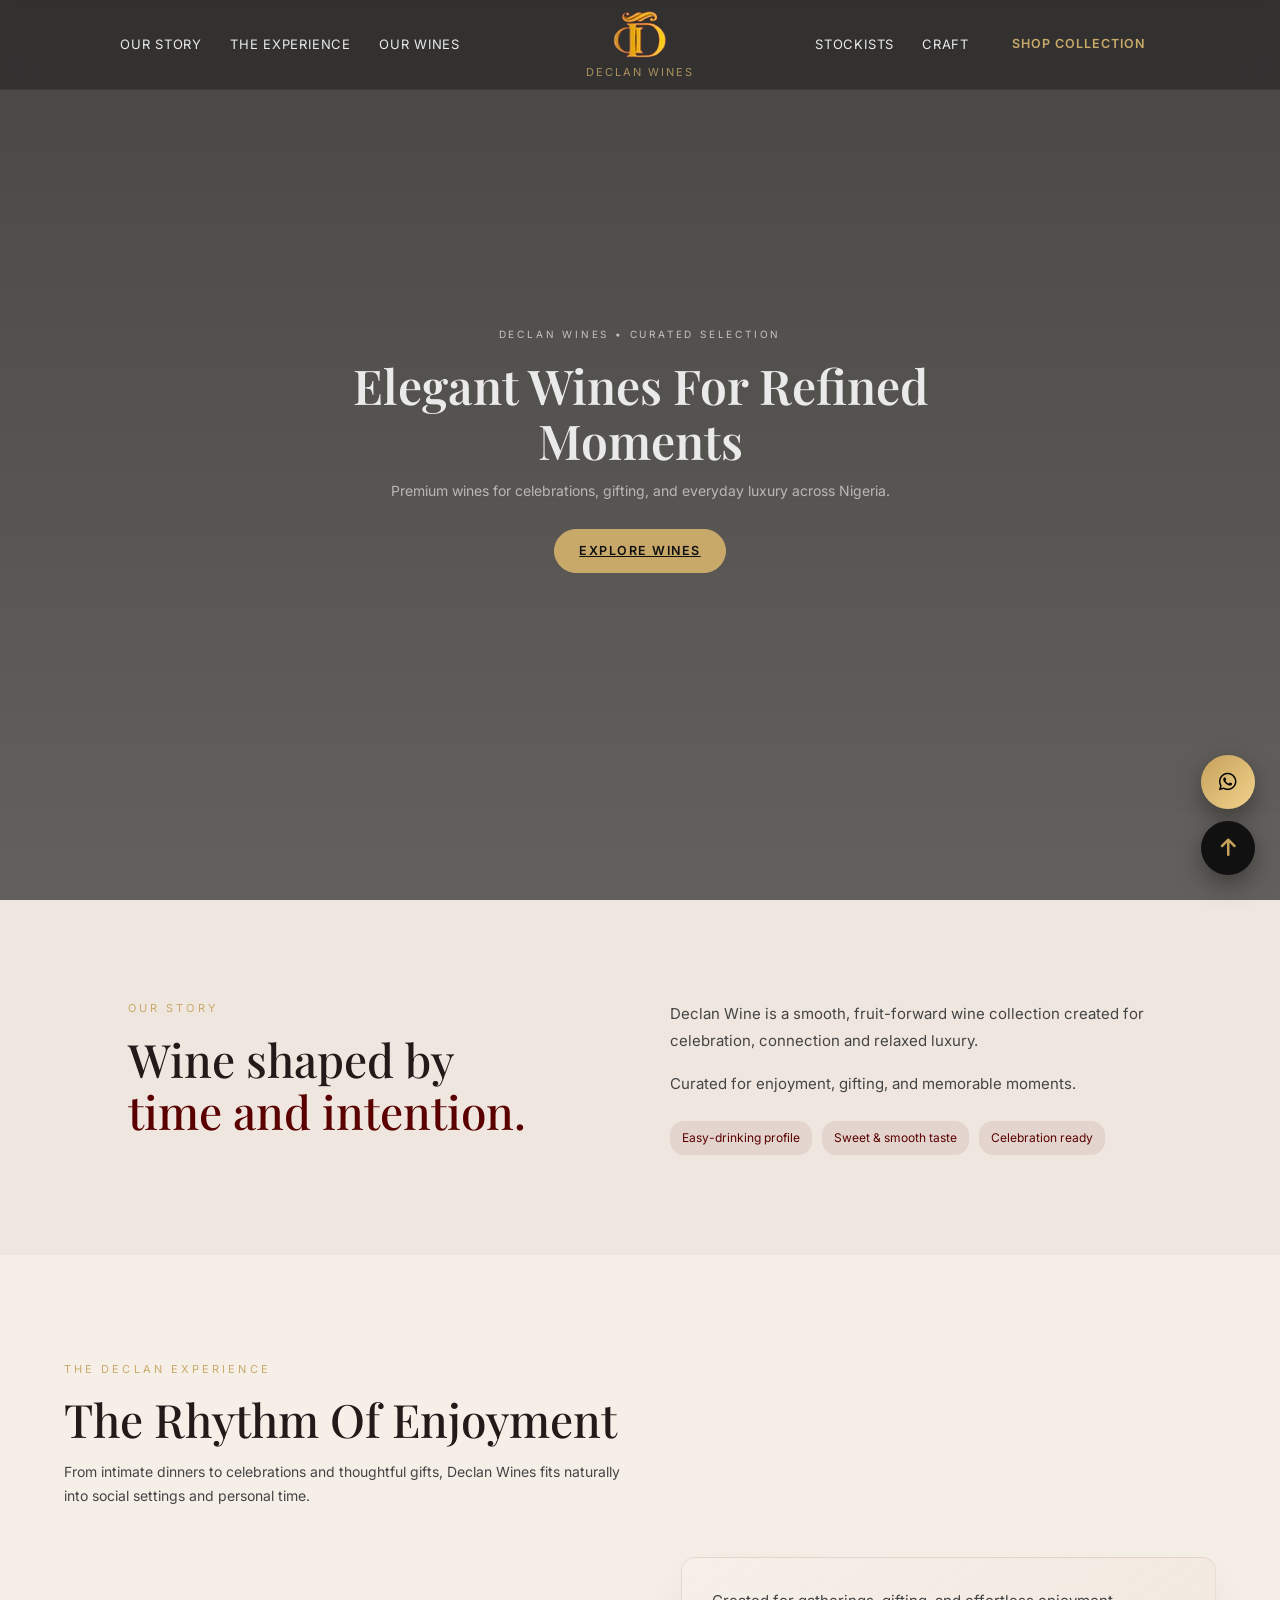
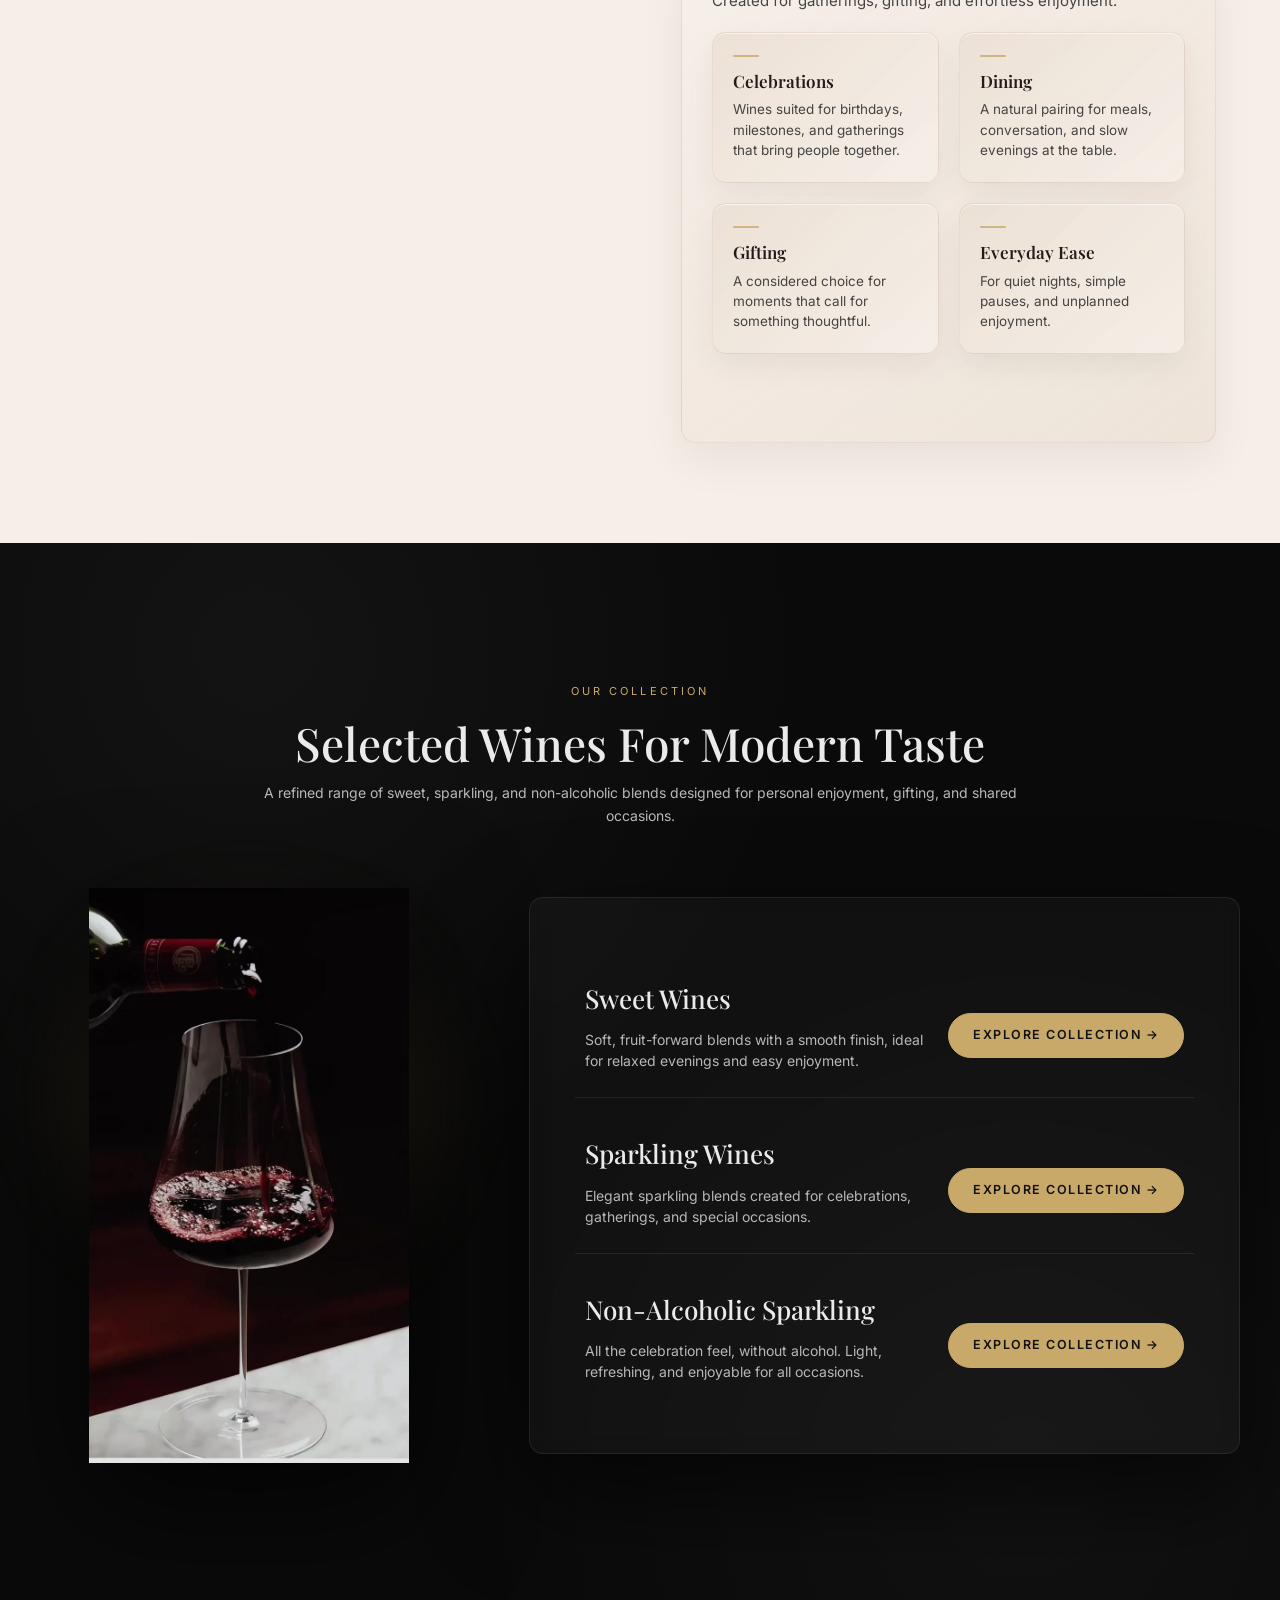
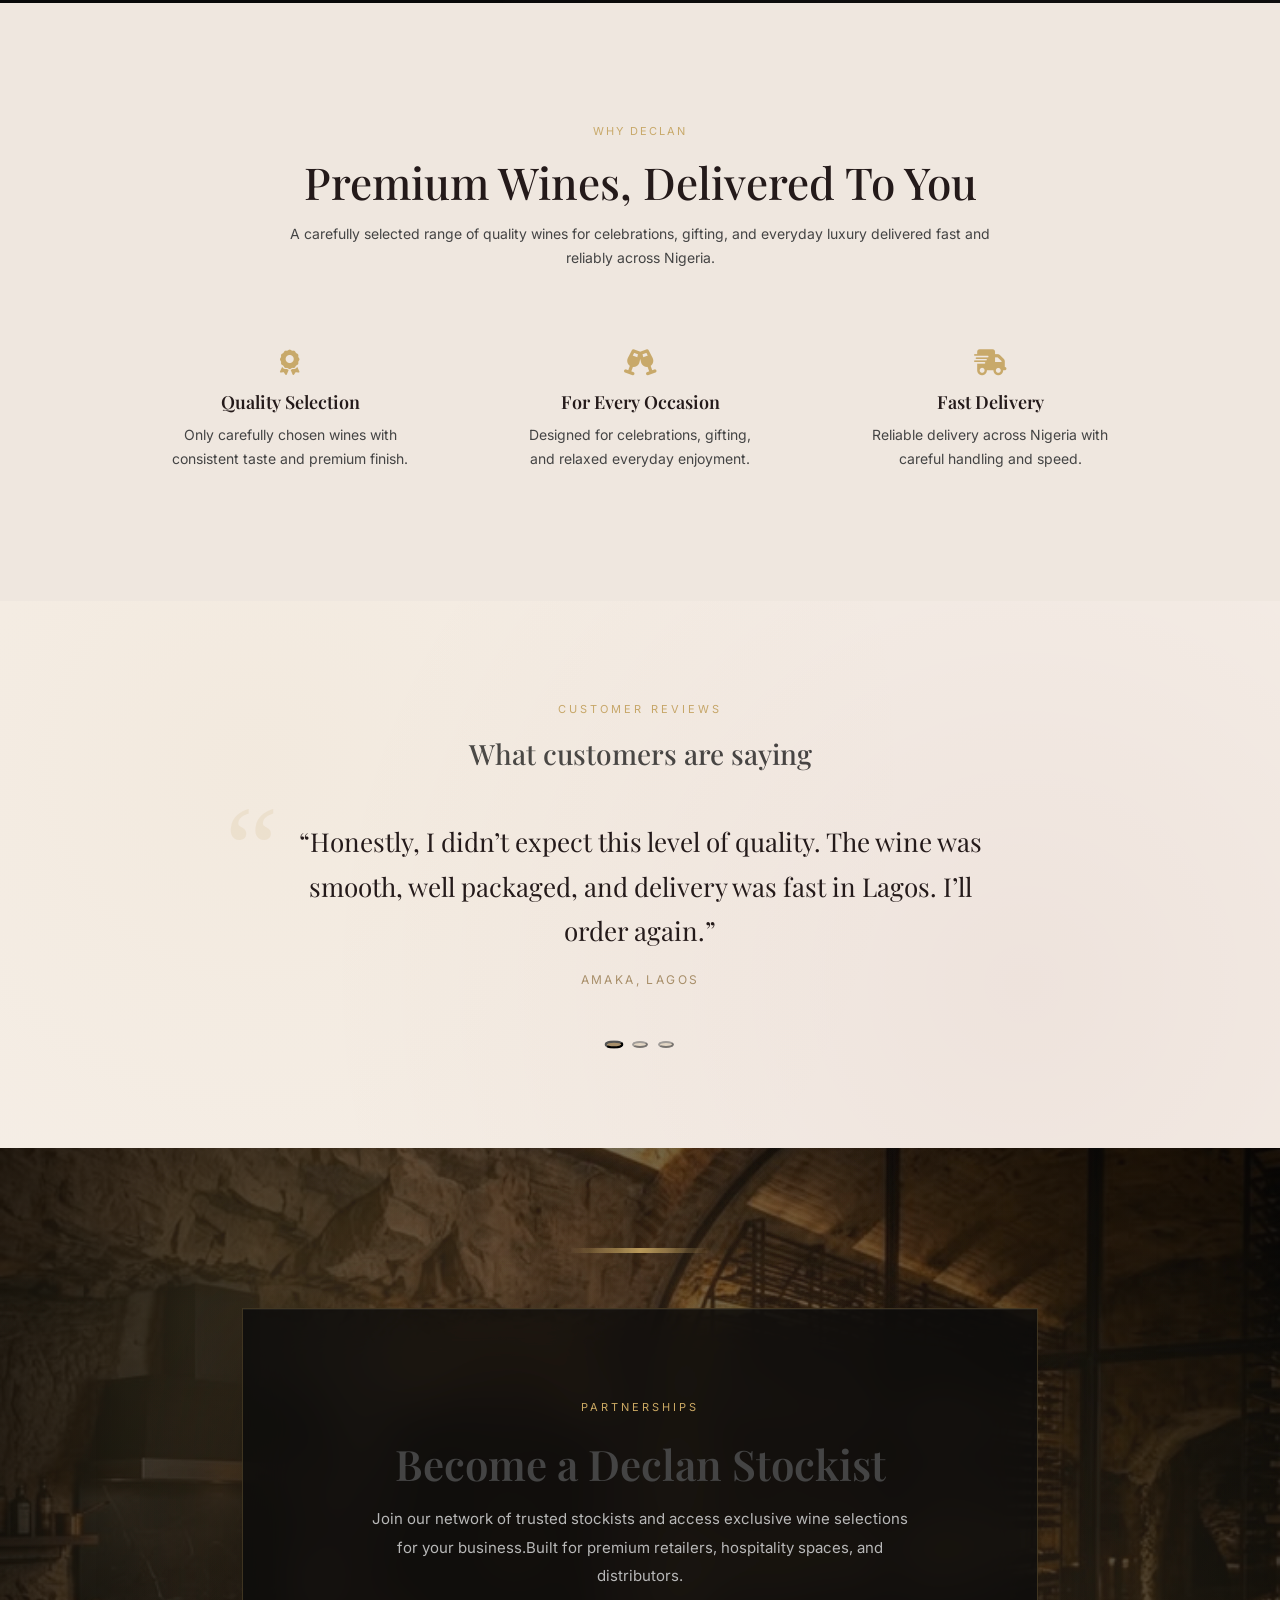
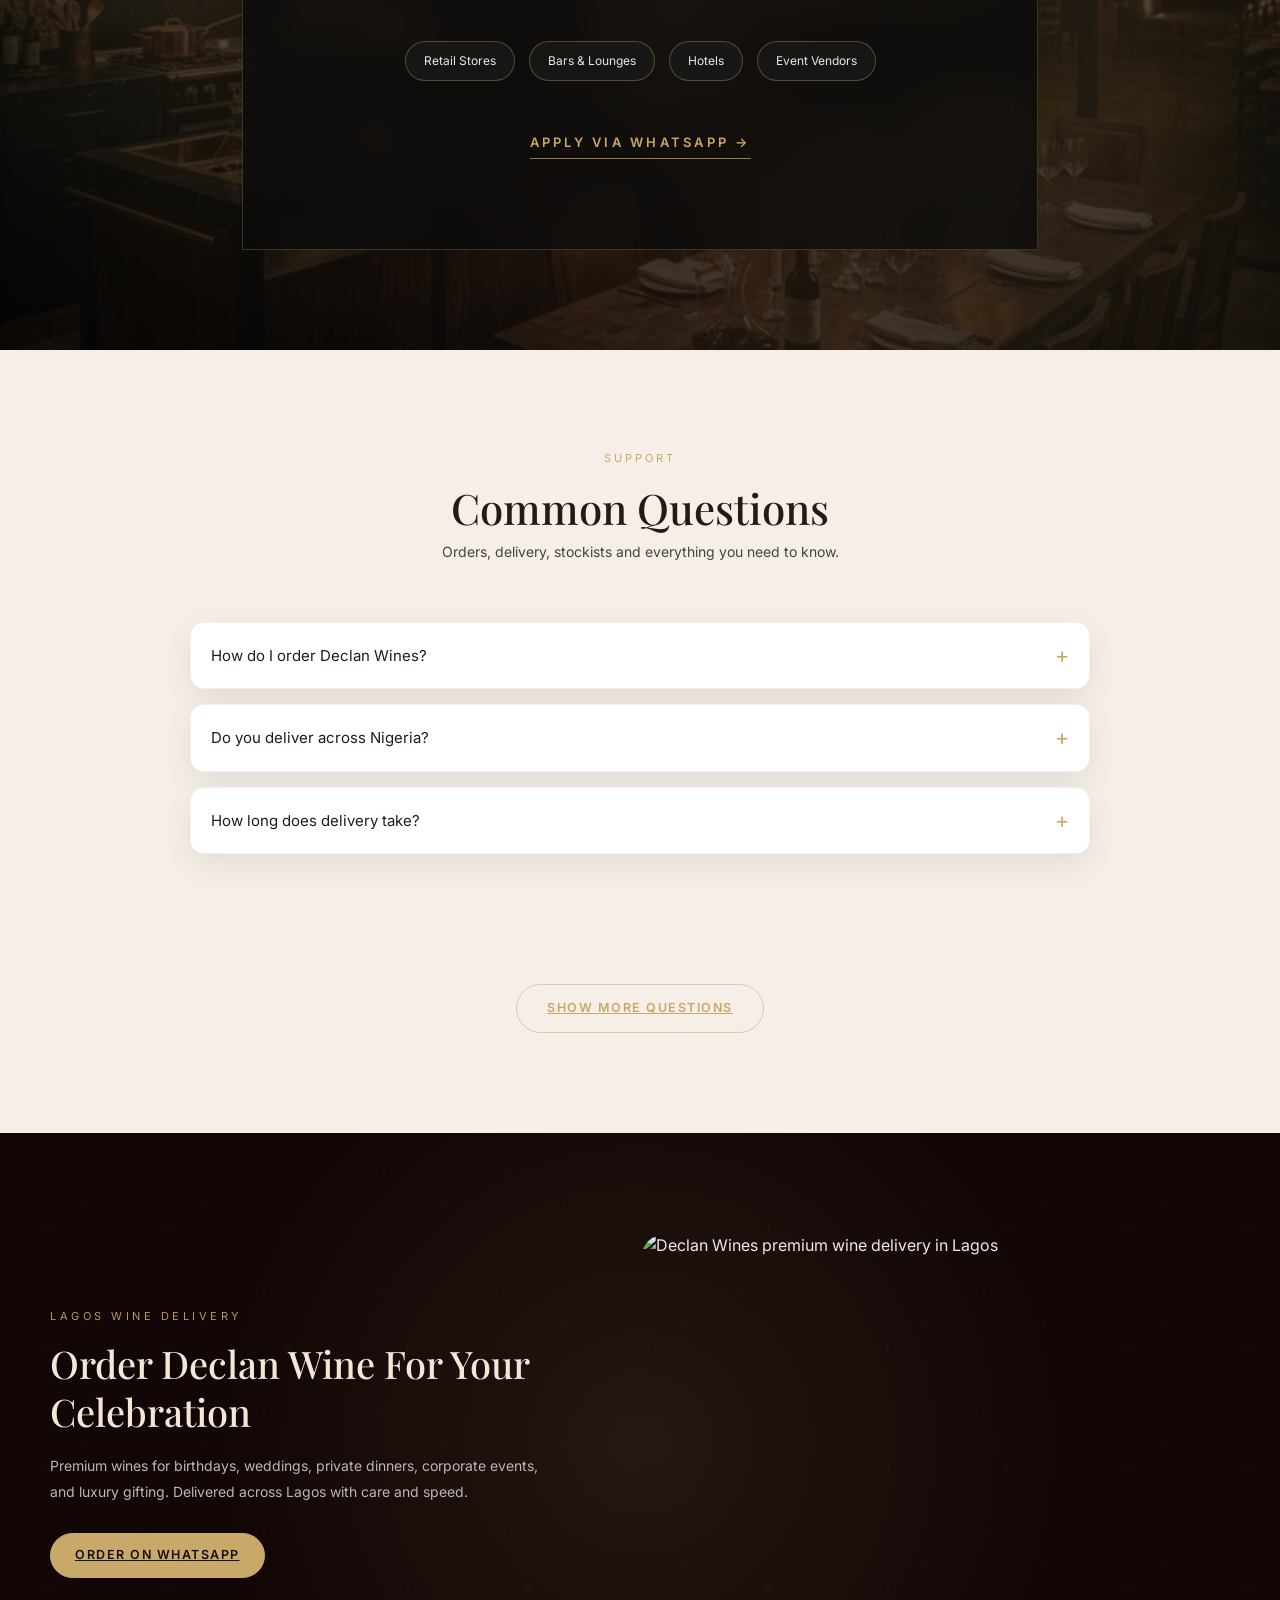
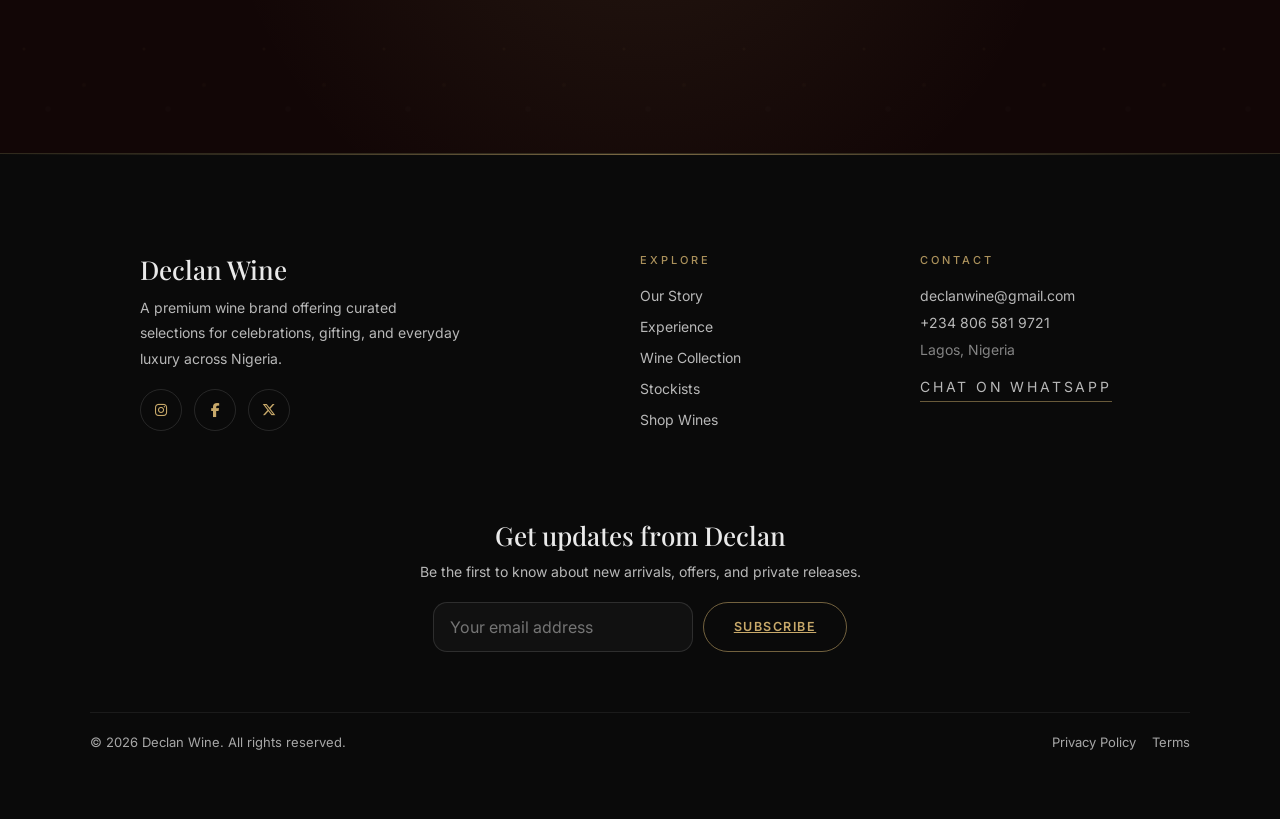
==== commit d31ad90d: "Update index.html" ====
--- a/index.html
+++ b/index.html
@@ -72,7 +72,6 @@
 </script>
 
 </head>
-</head>
 <body>
 
 <!-- ================= OVERLAY ================= -->
@@ -609,7 +608,7 @@
 
       </div>
 
-      <a href="https://wa.me/234XXXXXXXXXX?text=Hi%2C%20I%27m%20interested%20in%20becoming%20a%20Declan%20stockist"
+      <a href="https://wa.me/2348065819721?text=Hi%2C%20I%27m%20interested%20in%20becoming%20a%20Declan%20stockist"
          class="stockist-link primary">
         Apply via WhatsApp →
       </a>
@@ -752,7 +751,8 @@
     <!-- VISUAL CONTENT -->
     <div class="cta-visual" aria-hidden="true">
 
-      <img src="image/cta.jpg">
+      <img src="image/ctaa.jpeg"
+       alt="Declan Wines premium wine delivery in Lagos">
 
     </div>
 
@@ -780,7 +780,7 @@
       <!-- SOCIALS -->
       <nav class="footer-socials" aria-label="Declan Wine social media">
 
-        <a href="#" aria-label="Follow Declan Wine on Instagram">
+        <a href="https://www.instagram.com/declanwineng?igsh=MWl5aXdjMm44c2VlMw==" aria-label="Follow Declan Wine on Instagram">
           <i class="fa-brands fa-instagram"></i>
         </a>
 
--- a/style/home.css
+++ b/style/home.css
@@ -147,6 +147,7 @@
   overflow: hidden;
   position: fixed;
   width: 100%;
+  inset: 0;
 }
 
 /* Overlay base */
@@ -440,8 +441,9 @@
   text-align: center;
   background:
     linear-gradient(rgba(0,0,0,0.70), rgba(0,0,0,0.60)),
-    url("/image/heroo.jpg") center/cover no-repeat;
+    url("/image/her.jpeg") center/cover no-repeat;
   position: relative;
+  background-size: cover;
 }
 
 .hero .hero-content {
@@ -860,6 +862,7 @@
 .wine-card small{
   color:var(--text-secondary);
   font-size:13px;
+  margin-bottom: 5px;
 }
 
 /* ================= LIGHTBOX ================= */
@@ -1420,8 +1423,9 @@
 .faq .faq-question{
   width:100%;
   text-align:left;
-  padding:20px 60px 20px 20px; /* extra right space */
+  padding:20px 60px 20px 20px  ; /* extra right space */
   font-size:15px;
+  padding-right: 20PX !important;
   background:none;
   border:none;
   cursor:pointer;
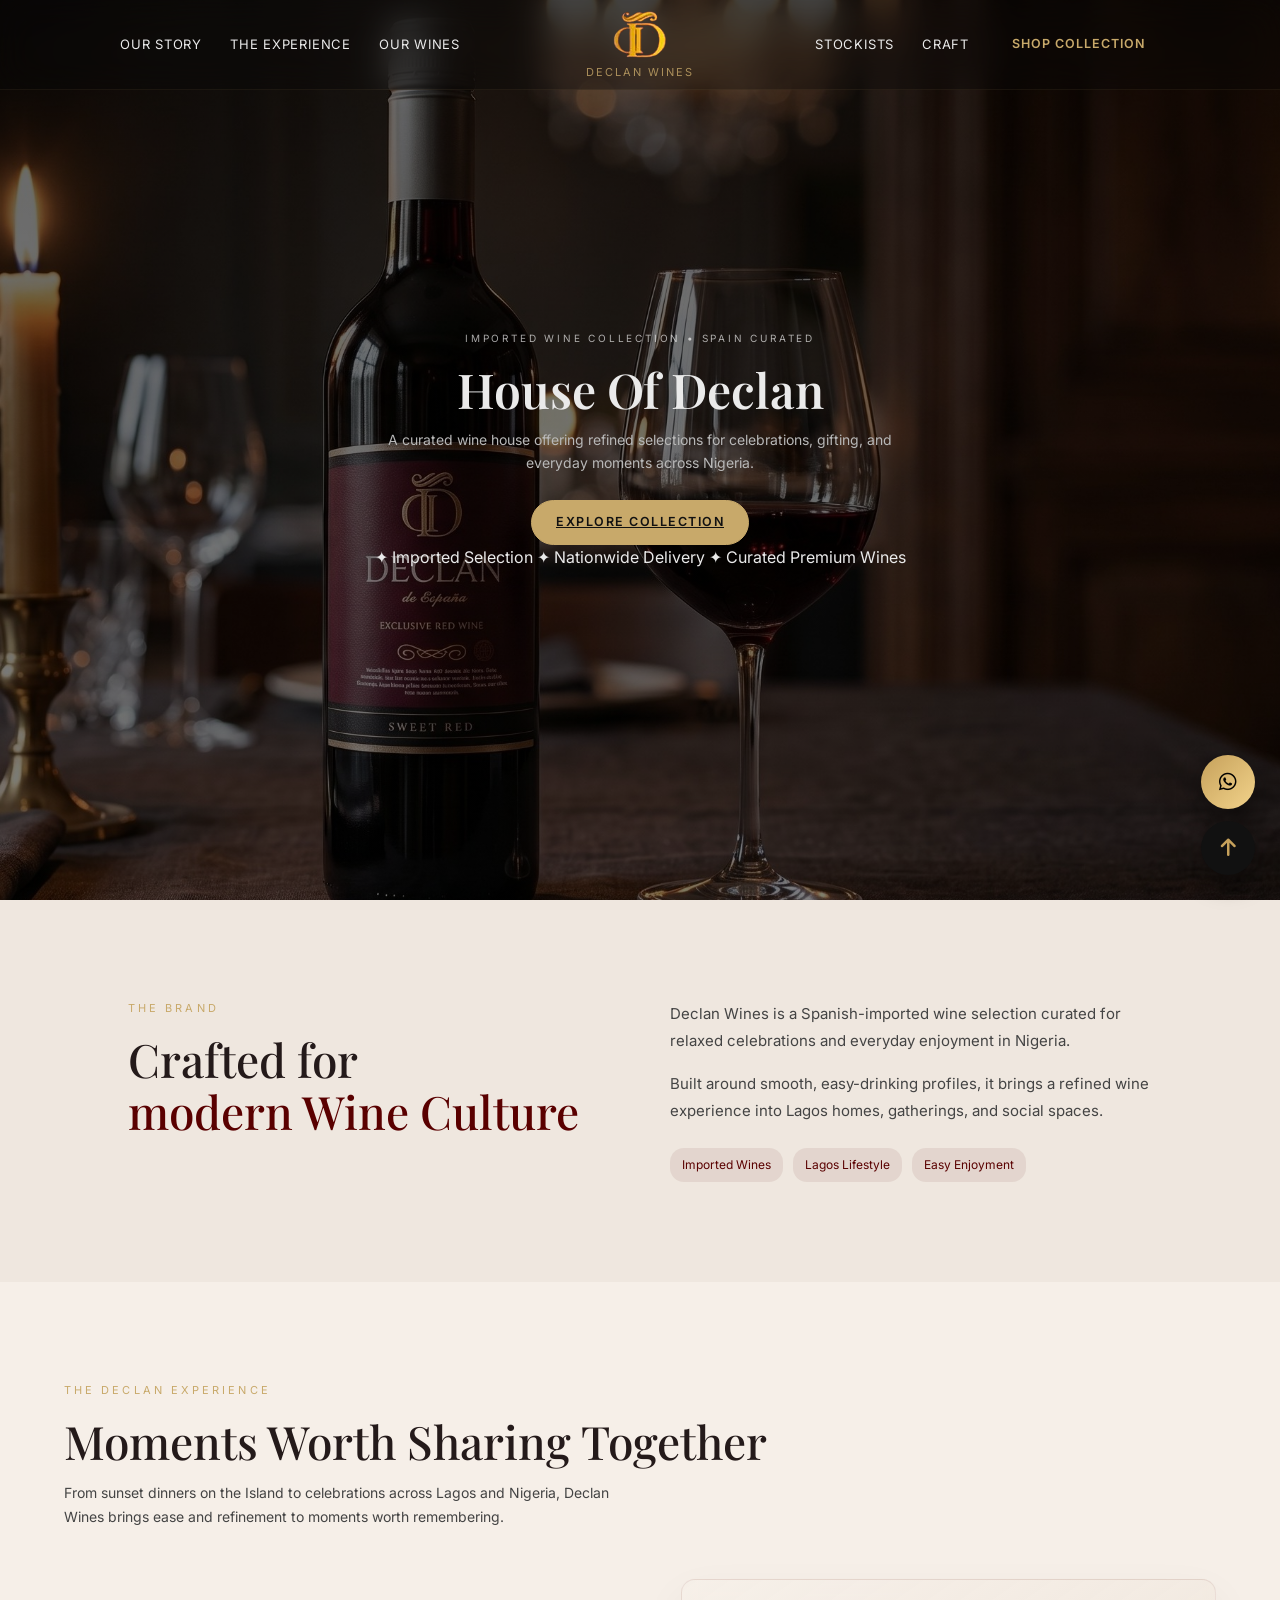
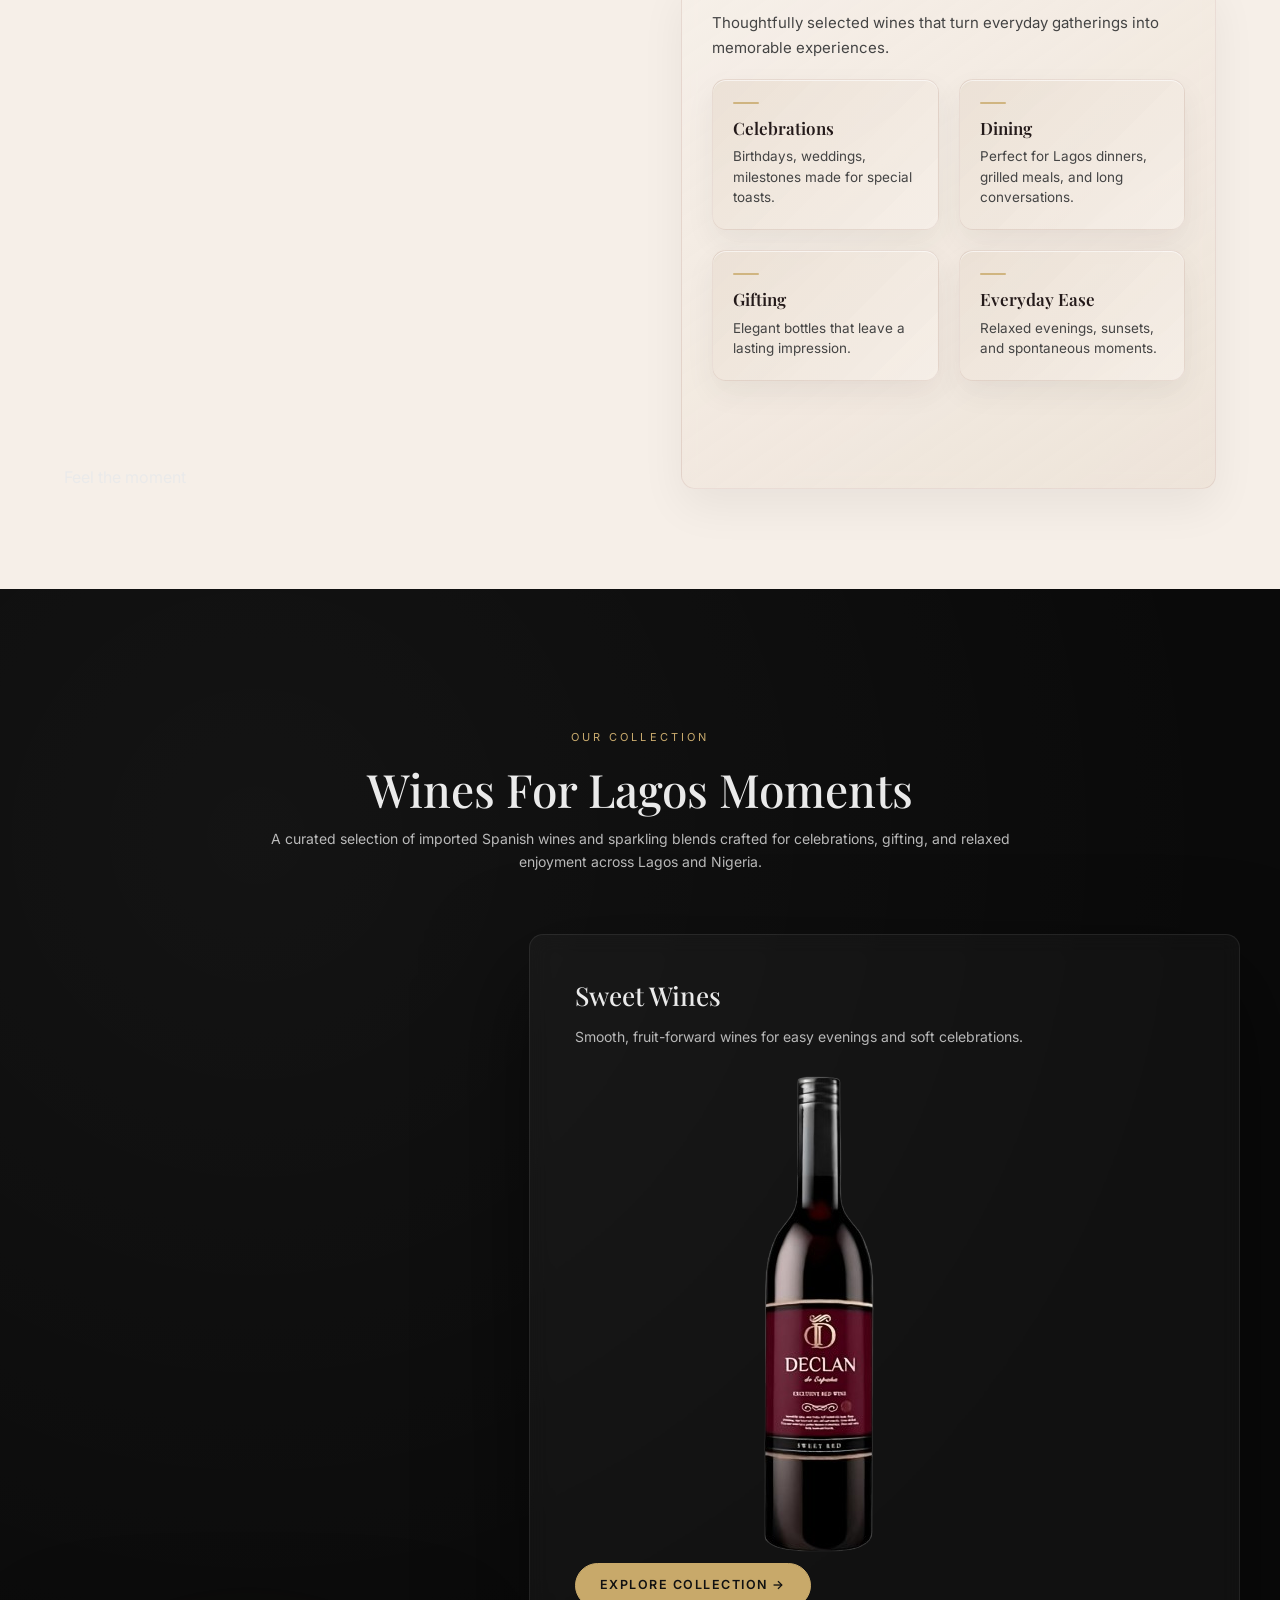
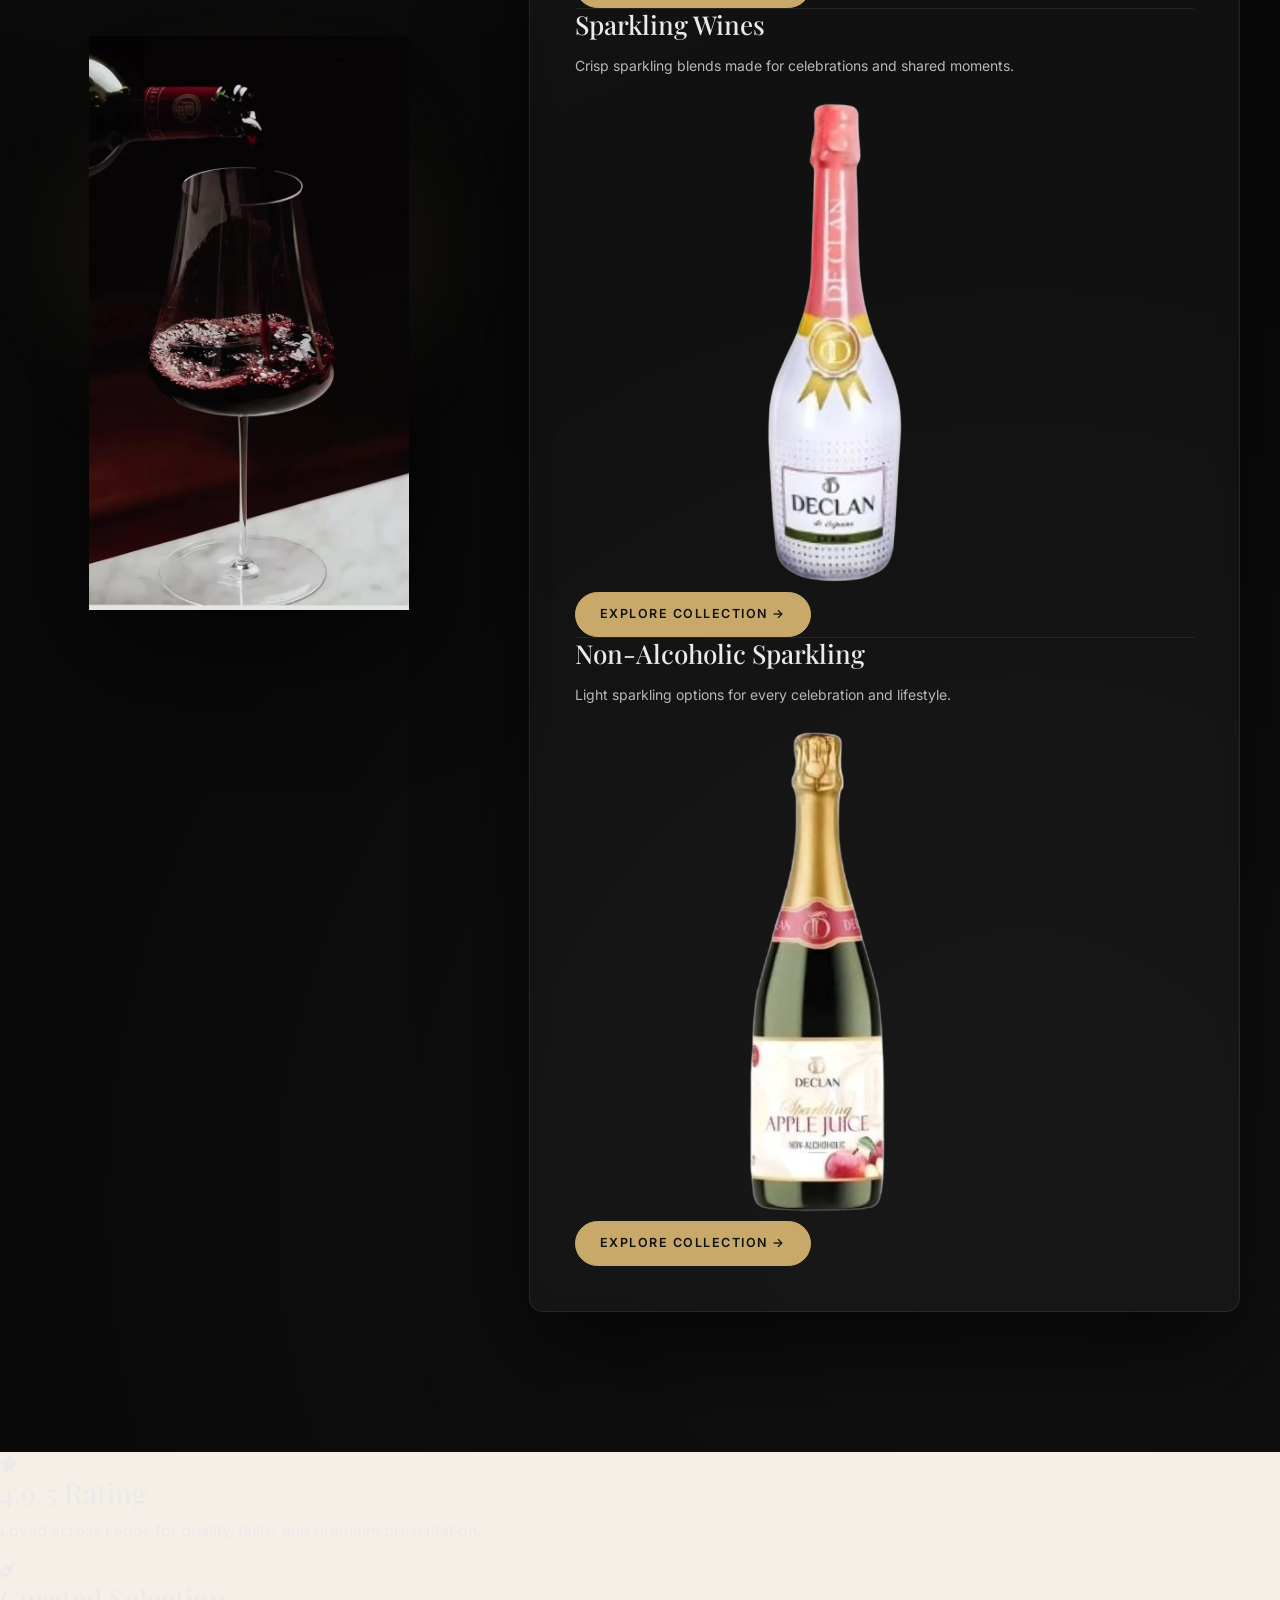
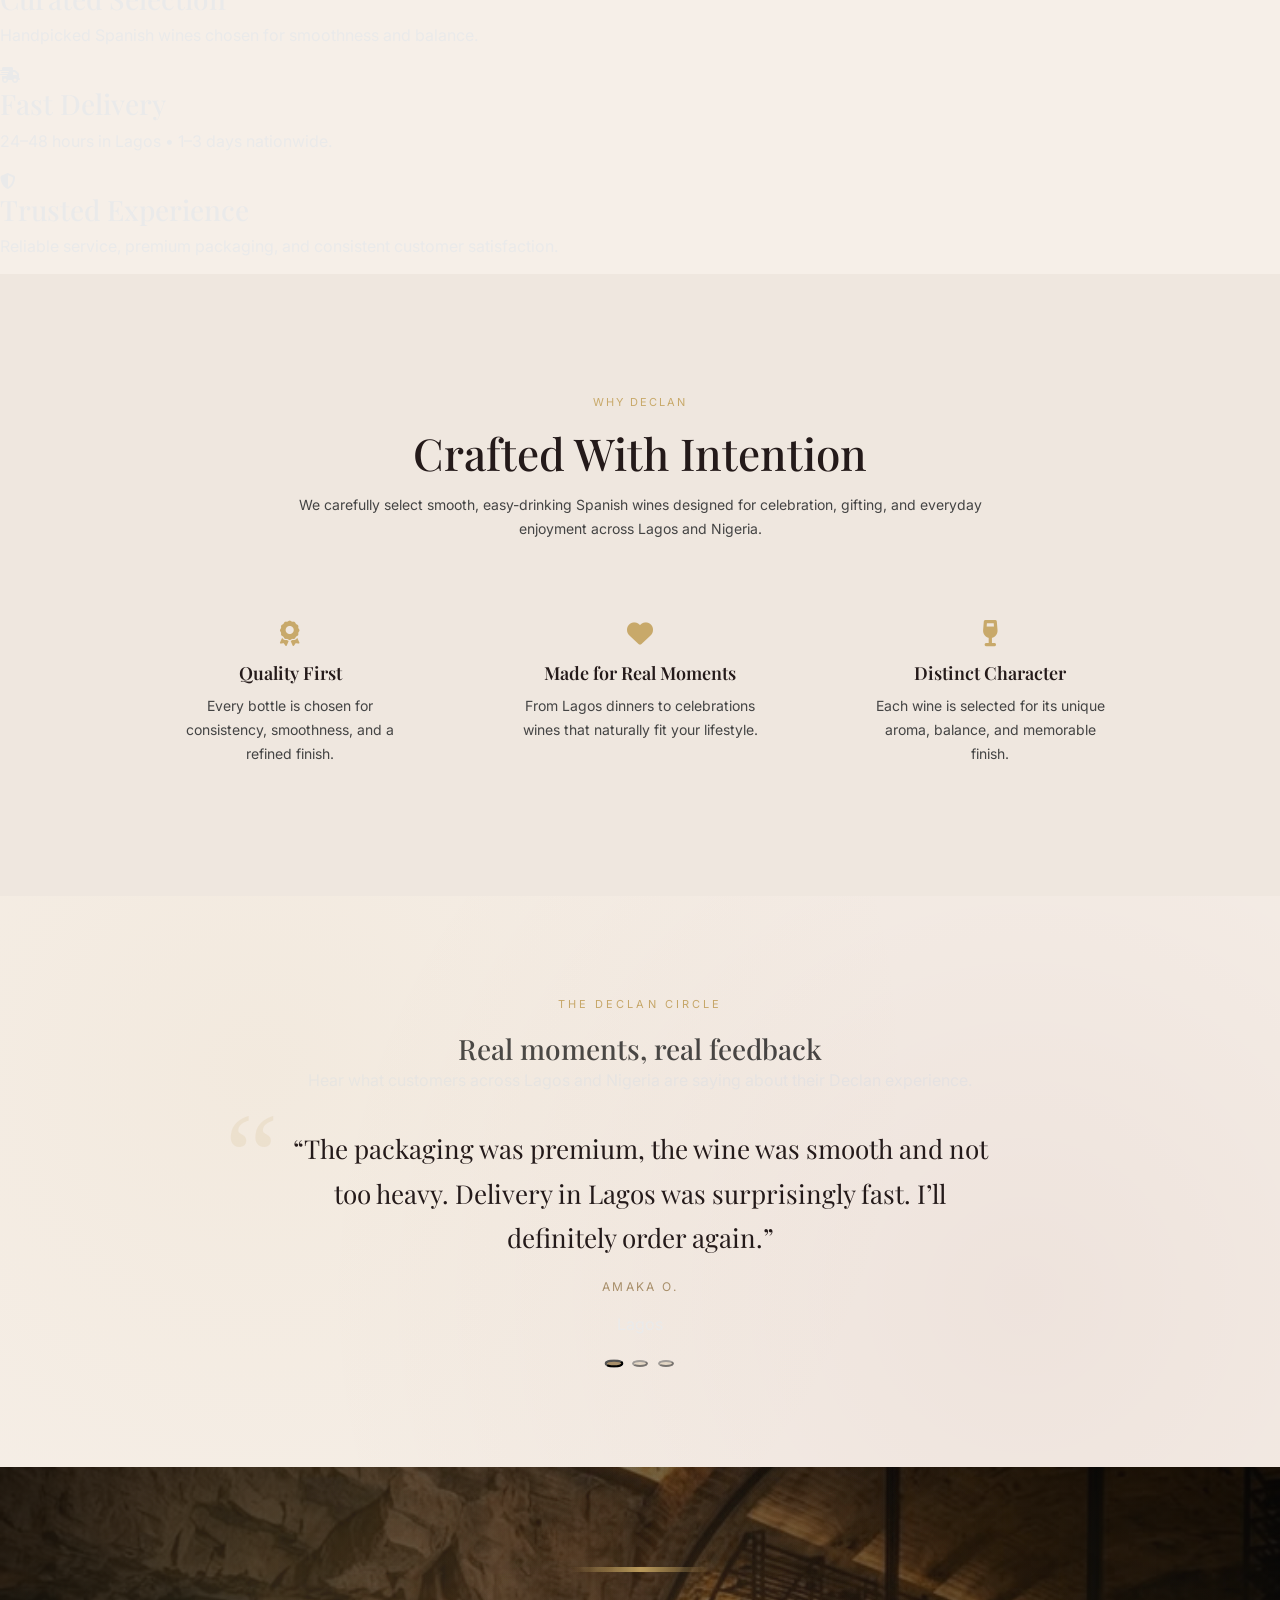
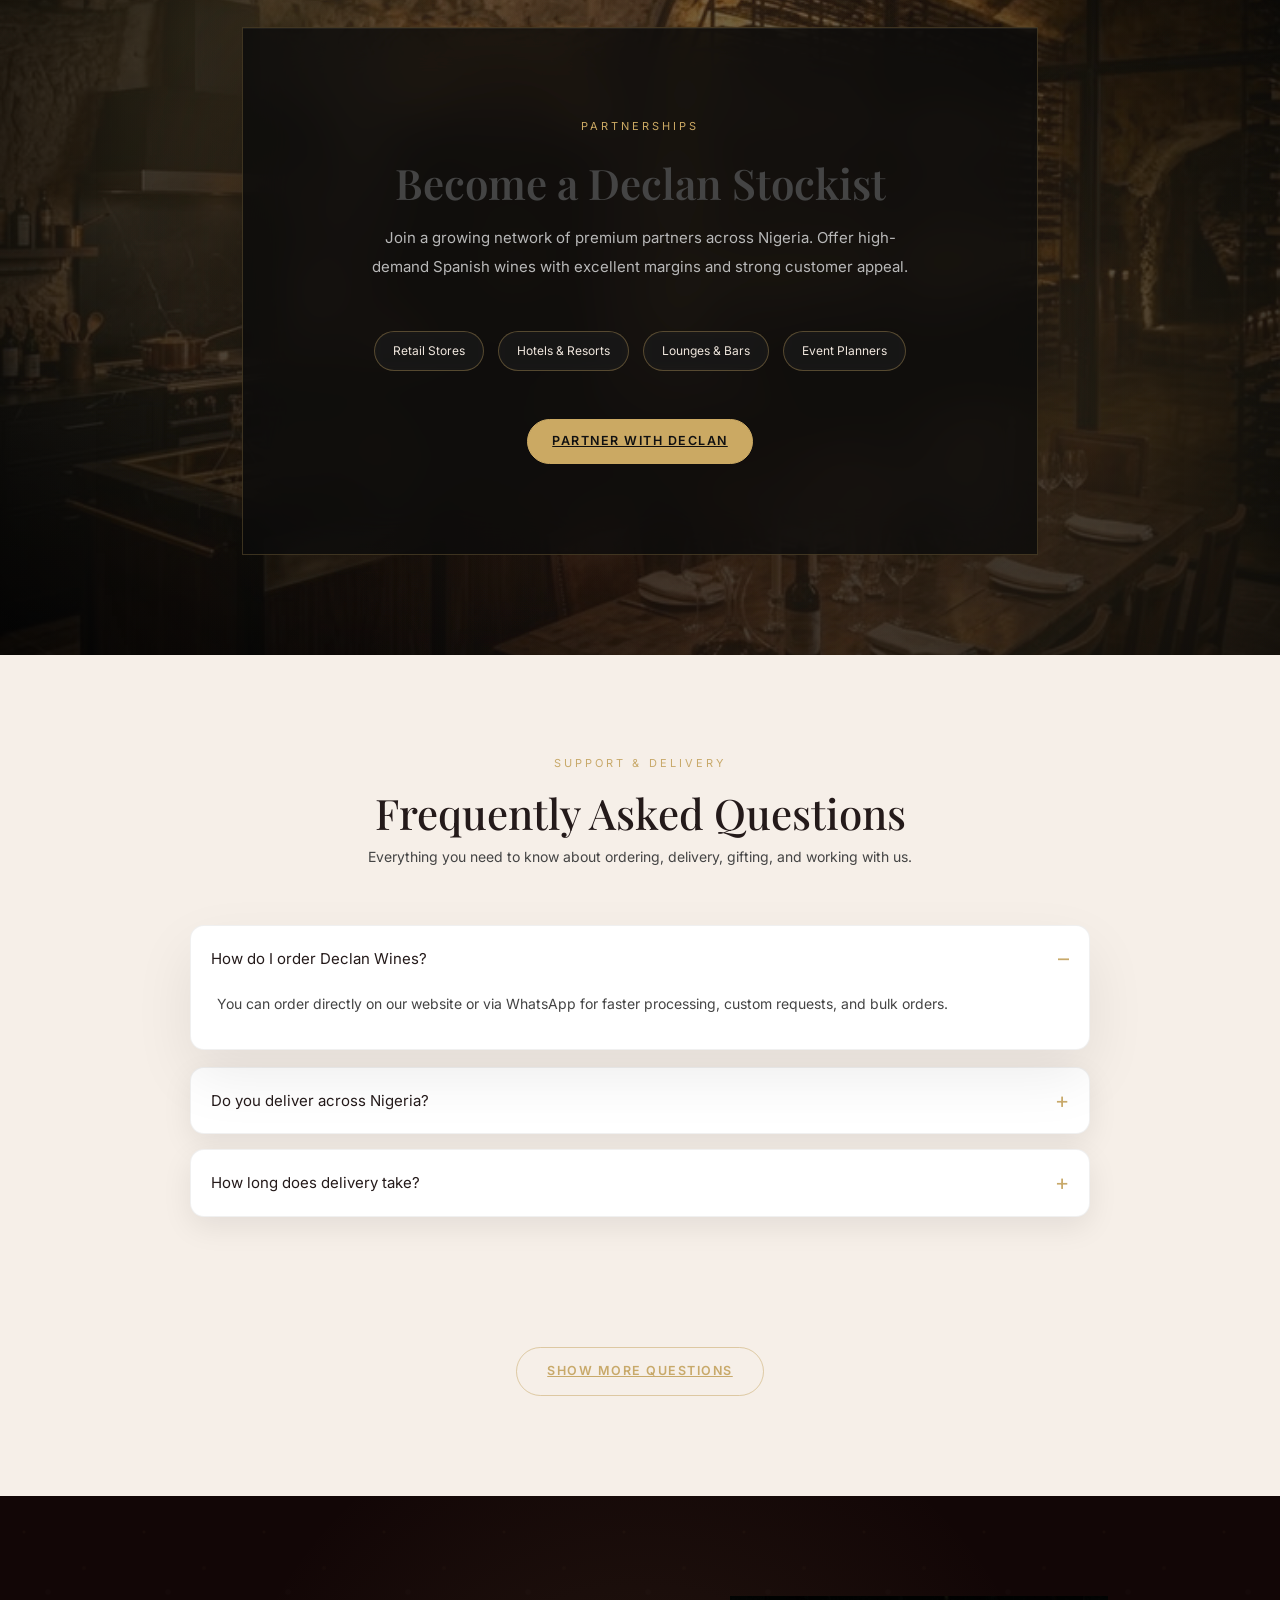
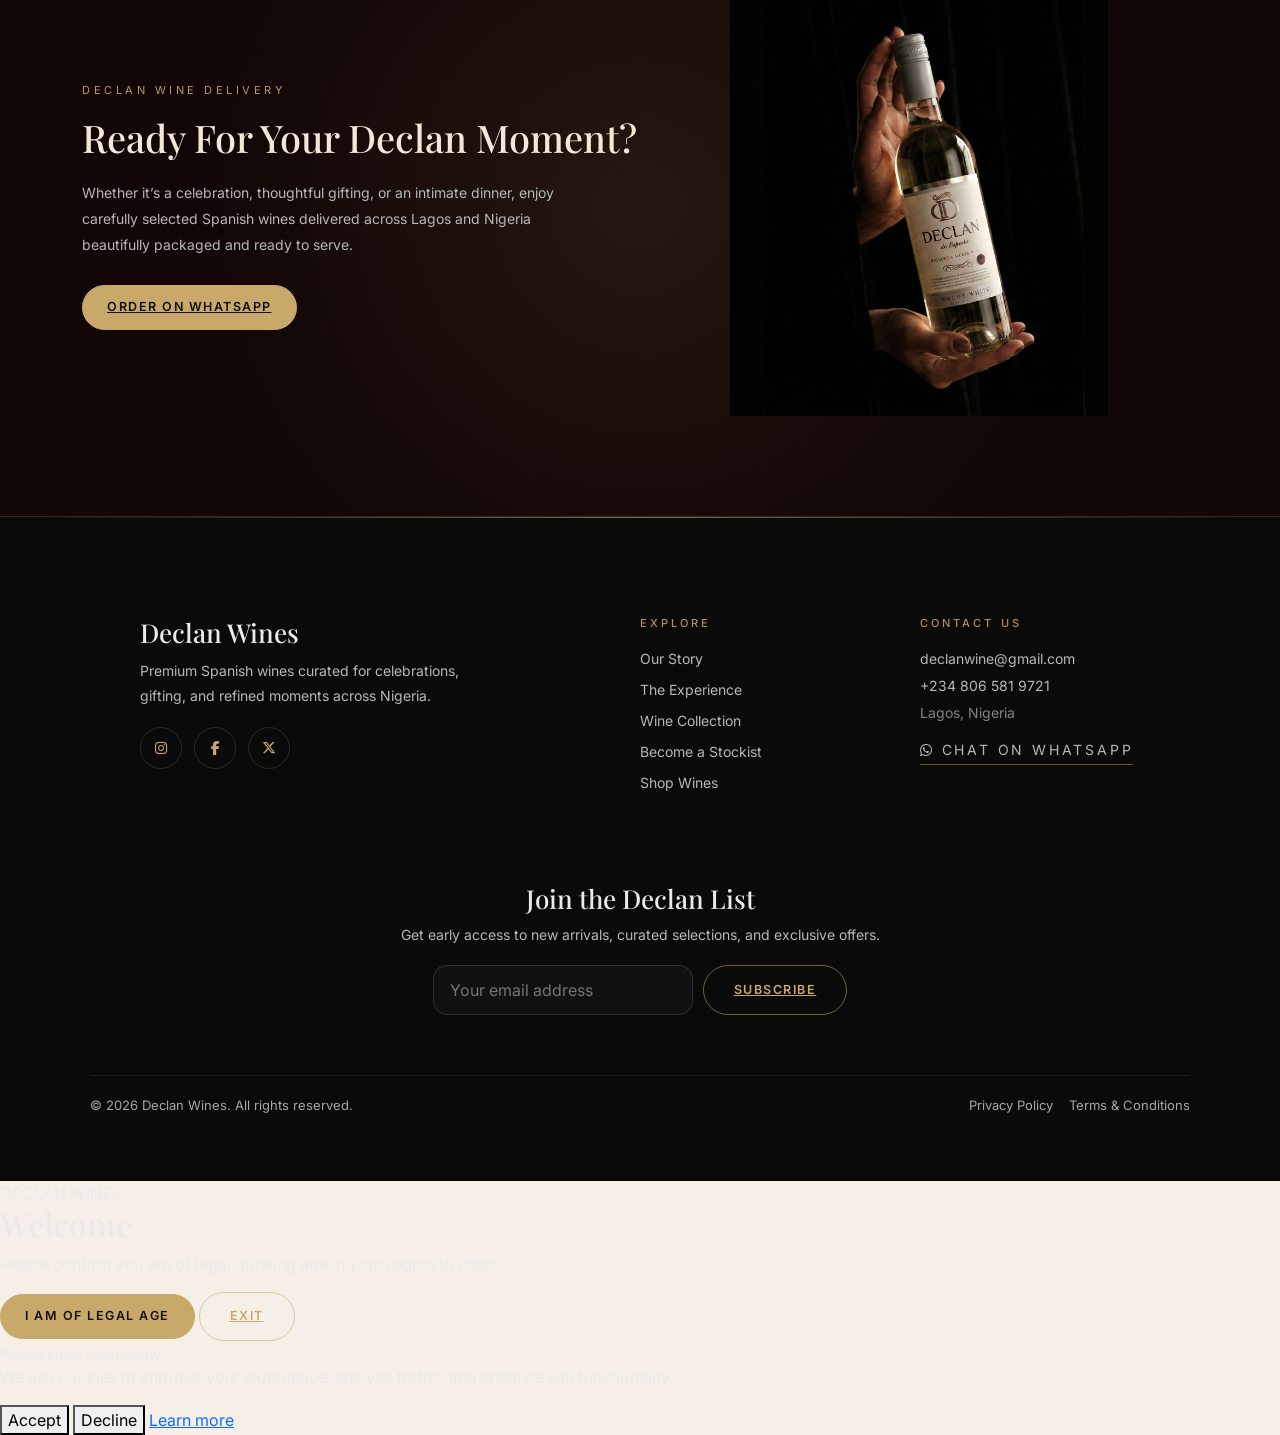
==== commit 6aa30705: "Update index.html" ====
--- a/index.html
+++ b/index.html
@@ -29,6 +29,7 @@
 <meta property="og:image" content="https://www.declanwines.com/image/hero.jpg">
 <meta property="og:url" content="https://www.declanwines.com/">
 <meta property="og:site_name" content="Declan Wines">
+<meta name="format-detection" content="telephone=no">
 
 <!-- TWITTER CARD -->
 <meta name="twitter:card" content="summary_large_image">
@@ -78,9 +79,11 @@
 
 <div class="overlay" id="overlay"></div>
 
+
 <!-- ================= HEADER / NAV ================= -->
 
 <header class="header" id="header">
+
   <div class="nav-container">
 
     <!-- LEFT NAV -->
@@ -93,9 +96,9 @@
     <!-- CENTER LOGO -->
     <div class="logo">
       <a href="#hero" aria-label="Declan Wines Home">
-        <img 
-          src="image/logo.png" 
-          alt="Declan Wines - Premium Wine Brand in Nigeria offering luxury wine collections"
+        <img
+          src="image/logo.png"
+          alt="Declan Wines - Premium Wine Brand in Nigeria"
         >
       </a>
       <span class="tagline">Declan Wines</span>
@@ -105,29 +108,49 @@
     <nav class="nav-right" aria-label="Secondary Navigation">
       <a class="link" href="#stockist">Stockists</a>
       <a class="link" href="#craft">Craft</a>
-      <a class="shop-btn" href="#shop" aria-label="Explore and Shop Declan Wines Collection">
+
+      <a class="shop-btn"
+         href="#shop"
+         aria-label="Explore and Shop Declan Wines Collection">
         Shop Collection
       </a>
     </nav>
 
     <!-- HAMBURGER MENU -->
-    <button class="hamburger" type="button" onclick="openMenu()" aria-label="Open Navigation Menu">
+    <button class="hamburger"
+            type="button"
+            onclick="openMenu()"
+            aria-label="Open Navigation Menu"
+            aria-controls="mobileMenu"
+            aria-expanded="false">
+
       <span></span>
       <span></span>
       <span></span>
+
     </button>
 
   </div>
+
 </header>
 
 
 <!-- ================= MOBILE-MENU ================= -->
 
-<aside class="mobile-menu" id="mobileMenu" aria-label="Mobile Navigation">
+<aside class="mobile-menu"
+       id="mobileMenu"
+       aria-label="Mobile Navigation"
+       aria-hidden="true">
 
   <div class="menu-top">
     <div class="menu-label">Menu</div>
-    <button class="close" onclick="closeMenu()" aria-label="Close navigation">✕</button>
+
+    <button class="close"
+            onclick="closeMenu()"
+            aria-label="Close navigation"
+            type="button">
+      ✕
+    </button>
   </div>
 
   <nav aria-label="Primary">
@@ -148,25 +171,35 @@
 
 <!-- ================= HERO ================= -->
 
-<section class="hero" id="hero" aria-labelledby="hero-title">
+<section class="hero" id="hero">
+
+  <div class="hero-overlay"></div>
 
   <div class="hero-content">
 
     <p class="eyebrow">
-      DECLAN WINES • CURATED SELECTION
+      IMPORTED WINE COLLECTION • SPAIN CURATED
     </p>
 
-    <h1 class="hero-title" id="hero-title">
-      Elegant wines for refined moments
+    <h1 class="hero-title">
+      House of Declan
     </h1>
 
     <p class="hero-subtitle">
-      Premium wines for celebrations, gifting, and everyday luxury across Nigeria.
+      A curated wine house offering refined selections for celebrations, gifting, and everyday moments across Nigeria.
     </p>
 
-    <a href="#wine" class="btn-primary" aria-label="Explore Declan Wine collection">
-      Explore Wines
-    </a>
+    <div class="hero-actions">
+      <a href="#wine" class="btn-primary">
+        Explore Collection
+      </a>
+    </div>
+
+    <div class="hero-meta">
+      <span>✦ Imported Selection</span>
+      <span>✦ Nationwide Delivery</span>
+      <span>✦ Curated Premium Wines</span>
+    </div>
 
   </div>
 
@@ -175,31 +208,32 @@
 
 <!-- ================= ABOUT ================= -->
 
- <section class="about" id="about" aria-labelledby="about-title">
+<!-- ================= ABOUT ================= -->
+<section class="about" id="about" aria-labelledby="about-title">
 
   <div class="about-left">
-    <p class="eyebrow">OUR STORY</p>
+    <p class="eyebrow">THE BRAND</p>
 
     <h2 id="about-title">
-      Wine shaped by<br>
-      <span>time and intention.</span>
+      Crafted for<br>
+      <span>modern Wine Culture</span>
     </h2>
   </div>
 
   <div class="about-right">
+
     <p>
-      Declan Wine is a smooth, fruit-forward wine collection created for celebration,
-      connection and relaxed luxury.
+      Declan Wines is a Spanish-imported wine selection curated for relaxed celebrations and everyday enjoyment in Nigeria.
     </p>
 
     <p>
-      Curated for enjoyment, gifting, and memorable moments.
+      Built around smooth, easy-drinking profiles, it brings a refined wine experience into Lagos homes, gatherings, and social spaces.
     </p>
 
-    <div class="about-tags" aria-label="Wine highlights">
-      <span>Easy-drinking profile</span>
-      <span>Sweet & smooth taste</span>
-      <span>Celebration ready</span>
+    <div class="about-tags" aria-label="Brand highlights">
+      <span>Imported Wines</span>
+      <span>Lagos Lifestyle</span>
+      <span>Easy Enjoyment</span>
     </div>
 
   </div>
@@ -207,52 +241,65 @@
 </section>
 
 
+<!-- ================= LIFESTYLE ================= -->
+
 <section class="lifestyle" id="lifestyle">
 
   <div class="lifestyle-intro">
-    <span class="eyebrow">THE DECLAN EXPERIENCE</span>
-
-    <h2>The rhythm of enjoyment</h2>
+
+    <div class="eyebrow">THE DECLAN EXPERIENCE</div>
+
+    <h2>
+      Moments worth sharing together
+    </h2>
 
     <p>
-      From intimate dinners to celebrations and thoughtful gifts, Declan Wines fits naturally into social settings and personal time.
+      From sunset dinners on the Island to celebrations across Lagos and Nigeria, 
+      Declan Wines brings ease and refinement to moments worth remembering.
     </p>
+
   </div>
 
   <div class="lifestyle-content">
 
+    <!-- VIDEO -->
     <div class="lifestyle-media">
       <video autoplay muted loop playsinline>
         <source src="image/video.mp4" type="video/mp4">
       </video>
-    </div>
-
+
+      <div class="video-overlay">
+        <span>Feel the moment</span>
+      </div>
+    </div>
+
+    <!-- TEXT + CARDS -->
     <div class="lifestyle-text">
 
       <p class="lifestyle-lead">
-        Created for gatherings, gifting, and effortless enjoyment.
+        Thoughtfully selected wines that turn everyday gatherings into memorable experiences.
       </p>
 
       <div class="lifestyle-cards">
 
         <div class="card">
           <h4>Celebrations</h4>
-          <p>Wines suited for birthdays, milestones, and gatherings that bring people together.</p>
+          <p>Birthdays, weddings, milestones made for special toasts.</p>
         </div>
 
         <div class="card">
           <h4>Dining</h4>
-          <p>A natural pairing for meals, conversation, and slow evenings at the table.</p>
+          <p>Perfect for Lagos dinners, grilled meals, and long conversations.</p>
         </div>
 
         <div class="card">
           <h4>Gifting</h4>
-          <p>A considered choice for moments that call for something thoughtful.</p>
+          <p>Elegant bottles that leave a lasting impression.</p>
         </div>
 
         <div class="card">
           <h4>Everyday Ease</h4>
-          <p>For quiet nights, simple pauses, and unplanned enjoyment.</p>
+          <p>Relaxed evenings, sunsets, and spontaneous moments.</p>
         </div>
 
       </div>
@@ -263,6 +310,8 @@
 
 </section>
 
+
+<!-- ================= WINE ================= -->
 
 <!-- ================= WINE ================= -->
 
@@ -270,144 +319,215 @@
 
   <!-- INTRO -->
   <div class="wine-intro">
-      <div class="eyebrow">OUR COLLECTION</div>
-
-      <h2>Selected wines for modern taste</h2>
-
-      <p>
-        A refined range of sweet, sparkling, and non-alcoholic blends designed for personal enjoyment, gifting, and shared occasions.
-      </p>
+
+    <div class="eyebrow">
+      OUR COLLECTION
+    </div>
+
+    <h2>
+      Wines for Lagos moments
+    </h2>
+
+    <p>
+      A curated selection of imported Spanish wines and sparkling blends crafted for celebrations, gifting, and relaxed enjoyment across Lagos and Nigeria.
+    </p>
+
   </div>
 
   <div class="wine-layout">
 
-    <!-- HERO -->
-    <div class="wine-left">
-        <div class="wine-hero-glow"></div>
-        <img src="image/hero.jpg" class="hero-bottle"
-             alt="Declan wine collection">
+     <div class="wine-left">
+
+      <div class="wine-hero-glow"></div>
+      <img
+        src="image/hero.jpg"
+        class="hero-bottle"
+        alt="Declan Wines"
+      >
+
     </div>
 
     <div class="wine-right">
 
-      <!-- SWEET WINES -->
+      <!-- ================= SWEET WINES ================= -->
       <div class="category">
-          <div class="category-head">
-              <div>
-                <h3>Sweet Wines</h3>
-                <p>Soft, fruit-forward blends with a smooth finish, ideal for relaxed evenings and easy enjoyment.</p>
-              </div>
-              <button class="view-btn btn-primary" onclick="toggleCategory(0)">
-                Explore collection →
-              </button>
-          </div>
-
-          <div class="hidden-wines">
-              <div class="wine-card" onclick="openWine(1)">
-                <div class="image-wrap">
-                  <img src="image/drink8.png" alt="Sweet Red Wine">
-                </div>
-                  <h4>Sweet Red</h4>
-                  <small>Berry • Cherry • Smooth finish</small>
-              </div>
-
-              <div class="wine-card" onclick="openWine(2)">
-                <div class="image-wrap">
-                  <img src="image/drink4.png" alt="Sweet White Wine">
-                  </div>
-                  <h4>Sweet White</h4>
-                  <small>Peach • Citrus • Light profile</small>
-              </div>
-
-              <div class="wine-card" onclick="openWine(3)">
-                <div class="image-wrap">
-                  <img src="image/drink3.png" alt="Moscato Wine">
-                </div>
-                  <h4>Moscato</h4>
-                  <small>Floral • Soft • Light sparkle</small>
-              </div>
-
-              <div class="wine-card" onclick="openWine(4)">
-                <div class="image-wrap">
-                  <img src="image/drink7.png" alt="Cabernet Sauvignon">
-                </div>
-                  <h4>Cabernet Sauvignon</h4>
-                  <small>Bold • Dark fruit • Rich finish</small>
-              </div>
-          </div>
-      </div>
-
-      <!-- SPARKLING -->
+
+        <div class="category-top">
+
+          <div class="category-info">
+
+            <h3>Sweet Wines</h3>
+
+            <p>
+              Smooth, fruit-forward wines for easy evenings and soft celebrations.
+            </p>
+            
+          </div>
+      
+          <div class="featured-wine">
+
+            <div class="image-wrap">
+              <img src="image/drink8.png" alt="Sweet red wine bottle Declan Wines Nigeria">
+            </div>
+
+          </div>
+
+          <button class="view-btn btn-primary" onclick="toggleCategory(0)">
+              Explore Collection →
+            </button>
+
+        </div>
+
+        <div class="hidden-wines">
+
+          <div class="wine-card" onclick="openWine(1)">
+            <div class="image-wrap">
+              <img src="image/drink8.png" alt="Sweet Red wine Nigeria">
+            </div>
+            <h4>Sweet Red</h4>
+            <small>Berry • Smooth • Soft finish</small>
+          </div>
+
+          <div class="wine-card" onclick="openWine(2)">
+            <div class="image-wrap">
+              <img src="image/drink4.png" alt="Sweet White wine Nigeria">
+            </div>
+            <h4>Sweet White</h4>
+            <small>Citrus • Peach • Light finish</small>
+          </div>
+
+          <div class="wine-card" onclick="openWine(3)">
+            <div class="image-wrap">
+              <img src="image/drink3.png" alt="Moscato wine Declan collection">
+            </div>
+            <h4>Moscato</h4>
+            <small>Floral • Light sparkle</small>
+          </div>
+
+          <div class="wine-card" onclick="openWine(4)">
+            <div class="image-wrap">
+              <img src="image/drink7.png" alt="Cabernet Sauvignon wine Nigeria">
+            </div>
+            <h4>Cabernet</h4>
+            <small>Dark fruit • Structured</small>
+          </div>
+
+        </div>
+
+      </div>
+
+      <!-- ================= SPARKLING WINES ================= -->
       <div class="category">
-          <div class="category-head">
-              <div>
-                <h3>Sparkling Wines</h3>
-                <p>Elegant sparkling blends created for celebrations, gatherings, and special occasions.</p>
-              </div>
-              <button class="view-btn btn-primary" onclick="toggleCategory(1)">
-                Explore collection →
-              </button>
-          </div>
-
-          <div class="hidden-wines">
-              <div class="wine-card" onclick="openWine(5)">
-                <div class="image-wrap">
-                  <img src="image/drink6.png" alt="Ice Rosé Sparkling">
-                </div>
-                <h4>Ice Rosé</h4>
-                <small>Fruity • Floral • Crisp sparkle</small>
-              </div>
-
-              <div class="wine-card" onclick="openWine(6)">
-                <div class="image-wrap">
-                  <img src="image/drink6.png" alt="Brut Sparkling Wine">
-               </div>
-                <h4>Ice Brut</h4>
-                <small>Dry • Clean • Refined finish</small>
-              </div>
-          </div>
-      </div>
-
-      <!-- NON ALCOHOLIC -->
+
+        <div class="category-top">
+
+          <div class="category-info">
+
+            <h3>Sparkling Wines</h3>
+
+            <p>
+              Crisp sparkling blends made for celebrations and shared moments.
+            </p>
+            
+          </div>
+
+          <div class="featured-wine">
+
+            <div class="image-wrap">
+              <img src="image/drink6.png" alt="Sparkling wine bottle Declan Wines Nigeria">
+            </div>
+
+          </div>
+
+          <button class="view-btn btn-primary" onclick="toggleCategory(1)">
+              Explore Collection →
+            </button>
+
+        </div>
+
+        <div class="hidden-wines">
+
+          <div class="wine-card" onclick="openWine(5)">
+            <div class="image-wrap">
+              <img src="image/drink6.png" alt="Ice Rosé sparkling wine">
+            </div>
+            <h4>Ice Rosé</h4>
+            <small>Fruity • Floral • Elegant</small>
+          </div>
+
+          <div class="wine-card" onclick="openWine(6)">
+            <div class="image-wrap">
+              <img src="image/drink6.png" alt="Ice Brut sparkling wine">
+            </div>
+            <h4>Ice Brut</h4>
+            <small>Dry • Crisp • Clean finish</small>
+          </div>
+
+        </div>
+
+      </div>
+
+      <!-- ================= NON-ALCOHOLIC ================= -->
       <div class="category">
-          <div class="category-head">
-              <div>
-                <h3>Non-Alcoholic Sparkling</h3>
-                <p>All the celebration feel, without alcohol. Light, refreshing, and enjoyable for all occasions.</p>
-              </div>
-              <button class="view-btn btn-primary" onclick="toggleCategory(2)">
-                Explore collection →
-              </button>
-          </div>
-
-          <div class="hidden-wines">
-              <div class="wine-card" onclick="openWine(7)">
-                <div class="image-wrap">
-                  <img src="image/drink5.png" alt="Sparkling Apple Drink">
-                </div>
-                <h4>Sparkling Apple</h4>
-                <small>Crisp • Light • Refreshing</small>
-              </div>
-
-              <div class="wine-card" onclick="openWine(8)">
-                <div class="image-wrap">
-                  <img src="image/drink2.png" alt="Sparkling Red Grape Drink">
-                </div>
-                <h4>Sparkling Grape</h4>
-                <small>Fruity • Smooth • Bubbly</small>
-              </div>
-
-              <div class="wine-card" onclick="openWine(9)">
-                <div class="image-wrap">
-                  <img src="image/drink1.png" alt="Grape Apple Blend Drink">
-                </div>
-                <h4>Fruit Blend</h4>
-                <small>Sweet • Balanced • Fresh finish</small>
-              </div>
-          </div>
-      </div>
-
-    </div>
+
+        <div class="category-top">
+
+          <div class="category-info">
+
+            <h3>Non-Alcoholic Sparkling</h3>
+
+            <p>
+              Light sparkling options for every celebration and lifestyle.
+            </p>
+
+          </div>
+
+          <div class="featured-wine">
+
+            <div class="image-wrap">
+              <img src="image/drink5.png" alt="Non alcoholic sparkling drink Nigeria Declan Wines">
+            </div>
+
+          </div>
+
+          <button class="view-btn btn-primary" onclick="toggleCategory(1)">
+              Explore Collection →
+          </button>
+
+        </div>
+
+        <div class="hidden-wines">
+
+          <div class="wine-card" onclick="openWine(7)">
+            <div class="image-wrap">
+              <img src="image/drink5.png" alt="Sparkling apple drink">
+            </div>
+            <h4>Sparkling Apple</h4>
+            <small>Crisp • Refreshing • Light</small>
+          </div>
+
+          <div class="wine-card" onclick="openWine(8)">
+            <div class="image-wrap">
+              <img src="image/drink2.png" alt="Sparkling grape drink">
+            </div>
+            <h4>Sparkling Grape</h4>
+            <small>Fruity • Balanced • Soft</small>
+          </div>
+
+          <div class="wine-card" onclick="openWine(9)">
+            <div class="image-wrap">
+              <img src="image/drink1.png" alt="Fruit blend sparkling drink">
+            </div>
+            <h4>Fruit Blend</h4>
+            <small>Sweet • Fresh • Easy finish</small>
+          </div>
+
+        </div>
+
+      </div>
+
+    </div>
+
   </div>
 
 </section>
@@ -433,57 +553,81 @@
 
     <div class="lightbox-grid">
 
-      <!-- LEFT: DETAILS -->
+      <!-- LEFT: IMAGE -->
+      <section class="wine-image-box">
+        <figure>
+          <img id="wineImage" src="" alt="" loading="lazy">
+        </figure>
+      </section>
+
+      <!-- RIGHT: DETAILS -->
       <section class="wine-details">
 
-        <!-- Badge -->
-        <div id="wineBadge"
-             class="wine-badge"
-             aria-hidden="true"></div>
-
-        <!-- Title -->
-        <h2 id="wineTitle">Wine Collection</h2>
-
+        <div id="wineBadge" class="wine-badge"></div>
+        
+        <h2 id="wineTitle"></h2>
+        
         <!-- Description -->
-        <div id="wineDesc">
-          <p>
-            A curated selection of premium wines and sparkling drinks, crafted for celebrations, gifting, and refined taste experiences.
-          </p>
-        </div>
-
-        <!-- Additional Info -->
-        <div id="wineInfo"
-             class="wine-info"
-             aria-label="Product details and tasting notes"></div>
+        <div id="wineDesc" class="wine-desc"></div>
+        
+        <!-- This is where JS puts the spec-grid -->
+        <div id="wineInfo" class="wine-info"></div>
 
         <!-- CTA -->
         <a id="whatsappBtn"
            class="btn-primary"
            target="_blank"
            rel="noopener noreferrer"
-           href="#"
-           aria-label="Order this product via WhatsApp">
-          Get This Wine
+           href="#">
+          Order via WhatsApp
         </a>
 
       </section>
 
-      <!-- RIGHT: IMAGE -->
-      <section class="wine-image-box">
-
-        <figure>
-          <img id="wineImage"
-               src=""
-               alt="Premium wine bottle from the collection"
-               loading="lazy">
-        </figure>
-
-      </section>
-
     </div>
 
   </div>
 </div>
+
+<section class="trust" id="trust">
+
+  <div class="trust-inner">
+
+    <div class="trust-item">
+      <i class="fa-solid fa-star trust-icon"></i>
+      <div>
+        <h3>4.9/5 Rating</h3>
+        <p>Loved across Lagos for quality, taste, and premium presentation.</p>
+      </div>
+    </div>
+
+    <div class="trust-item">
+      <i class="fa-solid fa-wine-bottle trust-icon"></i>
+      <div>
+        <h3>Curated Selection</h3>
+        <p>Handpicked Spanish wines chosen for smoothness and balance.</p>
+      </div>
+    </div>
+
+    <div class="trust-item">
+      <i class="fa-solid fa-truck-fast trust-icon"></i>
+      <div>
+        <h3>Fast Delivery</h3>
+        <p>24–48 hours in Lagos • 1–3 days nationwide.</p>
+      </div>
+    </div>
+
+    <div class="trust-item">
+      <i class="fa-solid fa-shield-halved trust-icon"></i>
+      <div>
+        <h3>Trusted Experience</h3>
+        <p>Reliable service, premium packaging, and consistent customer satisfaction.</p>
+      </div>
+    </div>
+
+  </div>
+
+</section>
 
 
 <!-- ================= WHY CHOOSE DECLAN ================= -->
@@ -495,10 +639,11 @@
     <div class="craft-intro">
       <div class="eyebrow">WHY DECLAN</div>
 
-      <h2>Premium wines, delivered to you</h2>
+      <!-- FINAL HEADER (no repetition of "moments") -->
+      <h2>Crafted with intention</h2>
 
       <p>
-        A carefully selected range of quality wines for celebrations, gifting, and everyday luxury delivered fast and reliably across Nigeria.
+        We carefully select smooth, easy-drinking Spanish wines designed for celebration, gifting, and everyday enjoyment across Lagos and Nigeria.
       </p>
     </div>
 
@@ -506,20 +651,20 @@
 
       <div class="craft-item">
         <i class="fa-solid fa-award"></i>
-        <h3>Quality Selection</h3>
-        <p>Only carefully chosen wines with consistent taste and premium finish.</p>
+        <h3>Quality First</h3>
+        <p>Every bottle is chosen for consistency, smoothness, and a refined finish.</p>
       </div>
 
       <div class="craft-item">
-        <i class="fa-solid fa-champagne-glasses"></i>
-        <h3>For Every Occasion</h3>
-        <p>Designed for celebrations, gifting, and relaxed everyday enjoyment.</p>
+        <i class="fa-solid fa-heart"></i>
+        <h3>Made for Real Moments</h3>
+        <p>From Lagos dinners to celebrations wines that naturally fit your lifestyle.</p>
       </div>
 
       <div class="craft-item">
-        <i class="fa-solid fa-truck-fast"></i>
-        <h3>Fast Delivery</h3>
-        <p>Reliable delivery across Nigeria with careful handling and speed.</p>
+        <i class="fa-solid fa-wine-glass"></i>
+        <h3>Distinct Character</h3>
+        <p>Each wine is selected for its unique aroma, balance, and memorable finish.</p>
       </div>
 
     </div>
@@ -537,43 +682,73 @@
 
     <header class="testimonial-intro">
 
-      <div class="eyebrow">Customer Reviews</div>
+      <div class="eyebrow">
+        THE DECLAN CIRCLE
+      </div>
 
       <h2 id="testimonials-title">
-        What customers are saying
+        Real moments, real feedback
       </h2>
 
+      <p>
+        Hear what customers across Lagos and Nigeria are saying about their Declan experience.
+      </p>
+
     </header>
 
     <div class="testimonial-slider" role="region" aria-label="Customer testimonials slider">
 
+      <!-- TESTIMONIAL 1 -->
       <article class="testimonial-slide active">
+
         <p class="testimonial-quote">
-          “Honestly, I didn’t expect this level of quality. The wine was smooth, well packaged, and delivery was fast in Lagos. I’ll order again.”
+          “The packaging was premium, the wine was smooth and not too heavy. Delivery in Lagos was surprisingly fast. I’ll definitely order again.”
         </p>
-        <p class="testimonial-name">Amaka, Lagos</p>
+
+        <div class="testimonial-meta">
+          <p class="testimonial-name">Amaka O.</p>
+          <span>Lagos</span>
+        </div>
+
       </article>
 
+      <!-- TESTIMONIAL 2 -->
       <article class="testimonial-slide">
+
         <p class="testimonial-quote">
-          “We used Declan wines for a birthday dinner and everyone kept asking where we got it from. It really upgraded the whole event.”
+          “We used Declan wines for a birthday dinner and it completely elevated the evening. Everyone kept asking where we got the sparkling from.”
         </p>
-        <p class="testimonial-name">Tunde, Lagos</p>
+
+        <div class="testimonial-meta">
+          <p class="testimonial-name">Tunde Adebayo</p>
+          <span>Abuja</span>
+        </div>
+
       </article>
 
+      <!-- TESTIMONIAL 3 -->
       <article class="testimonial-slide">
+
         <p class="testimonial-quote">
-          “Packaging is premium and delivery was smooth. It’s now my go-to when I need a gift for friends or family.”
+          “Bought it as a gift but ended up ordering more for myself. The presentation is thoughtful and the taste is beautifully balanced. Highly recommended.”
         </p>
-        <p class="testimonial-name">Chidinma, Anambra</p>
+
+        <div class="testimonial-meta">
+          <p class="testimonial-name">Chidinma Eze</p>
+          <span>Enugu</span>
+        </div>
+
       </article>
 
     </div>
 
-    <div class="testimonial-dots" aria-label="Testimonial navigation dots">
+    <!-- DOTS -->
+    <div class="testimonial-dots">
+
       <button class="dot active" aria-label="Testimonial 1"></button>
       <button class="dot" aria-label="Testimonial 2"></button>
       <button class="dot" aria-label="Testimonial 3"></button>
+
     </div>
 
   </div>
@@ -591,26 +766,23 @@
 
       <div class="eyebrow">PARTNERSHIPS</div>
 
-      <h2 class="section-title">
-        Become a Declan Stockist
-      </h2>
+      <h2 class="section-title">Become a Declan Stockist</h2>
 
       <p class="stockist-text">
-        Join our network of trusted stockists and access exclusive wine selections for your business.Built for premium retailers, hospitality spaces, and distributors.
+        Join a growing network of premium partners across Nigeria. 
+        Offer high-demand Spanish wines with excellent margins and strong customer appeal.
       </p>
 
       <div class="stockist-tags">
-
         <span>Retail Stores</span>
-        <span>Bars & Lounges</span>
-        <span>Hotels</span>
-        <span>Event Vendors</span>
-
-      </div>
-
-      <a href="https://wa.me/2348065819721?text=Hi%2C%20I%27m%20interested%20in%20becoming%20a%20Declan%20stockist"
-         class="stockist-link primary">
-        Apply via WhatsApp →
+        <span>Hotels & Resorts</span>
+        <span>Lounges & Bars</span>
+        <span>Event Planners</span>
+      </div>
+
+      <a href="https://wa.me/2348065819721?text=Hi%2C%20I%27m%20interested%20in%20becoming%20a%20Declan%20Stockist.%20Please%20send%20details."
+         class="btn-primary">
+        Partner with declan
       </a>
 
     </div>
@@ -627,88 +799,161 @@
   <div class="faq-container">
 
     <div class="faq-header">
-      <div class="eyebrow">Support</div>
-
-      <h2>Common Questions</h2>
-
-      <p>Orders, delivery, stockists and everything you need to know.</p>
+
+      <div class="eyebrow">
+        SUPPORT & DELIVERY
+      </div>
+
+      <h2>
+        Frequently Asked Questions
+      </h2>
+
+      <p>
+        Everything you need to know about ordering, delivery, gifting, and working with us.
+      </p>
+
     </div>
 
     <div class="faq-list">
 
-      <!-- ALWAYS VISIBLE -->
+      <!-- Visible FAQs -->
+
+      <div class="faq-card active">
+
+        <button class="faq-question">
+          How do I order Declan Wines?
+        </button>
+
+        <div class="faq-answer">
+          <p>
+            You can order directly on our website or via WhatsApp for faster processing, custom requests, and bulk orders.
+          </p>
+        </div>
+
+      </div>
 
       <div class="faq-card">
-        <button class="faq-question">How do I order Declan Wines?</button>
+
+        <button class="faq-question">
+          Do you deliver across Nigeria?
+        </button>
+
         <div class="faq-answer">
-          <p>You can order directly through the website or via WhatsApp for fast processing.</p>
-        </div>
+          <p>
+            We deliver across Lagos, Abuja, Port Harcourt, Enugu, Ibadan, and other major Nigerian cities.
+          </p>
+        </div>
+
       </div>
 
       <div class="faq-card">
-        <button class="faq-question">Do you deliver across Nigeria? </button>
+
+        <button class="faq-question">
+          How long does delivery take?
+        </button>
+
         <div class="faq-answer">
-          <p>Yes, we deliver to major cities including Lagos, Abuja, and Port Harcourt.</p>
-        </div>
-      </div>
-
-      <div class="faq-card">
-        <button class="faq-question">How long does delivery take?</button>
+          <p>
+            Lagos orders typically arrive within 24 hours. Nationwide delivery usually takes 1–3 business days depending on your location.
+          </p>
+        </div>
+
+      </div>
+
+      <!-- Hidden / Additional FAQs -->
+
+      <div class="faq-card hidden">
+
+        <button class="faq-question">
+          Can I order for events or bulk purchases?
+        </button>
+
         <div class="faq-answer">
-          <p>Delivery usually takes 24–72 hours depending on your location.</p>
-        </div>
-      </div>
-
-      <!-- COLLAPSED (SHOW MORE SECTION) -->
-
-        <div class="faq-card hidden">
-        <button class="faq-question">Can I order for events or bulk purchases?</button>
+          <p>
+            Yes. We specialize in bulk and event orders for weddings, parties, corporate events, and special occasions.
+          </p>
+        </div>
+
+      </div>
+
+      <div class="faq-card hidden">
+
+        <button class="faq-question">
+          Are your wines imported and authentic?
+        </button>
+
         <div class="faq-answer">
-          <p>Yes, we handle bulk and event orders for weddings, parties, and corporate events.</p>
-        </div>
+          <p>
+            Yes. All our wines are carefully sourced and imported from Spain with strict quality control.
+          </p>
+        </div>
+
       </div>
 
       <div class="faq-card hidden">
-        <button class="faq-question">Are your wines original and premium quality?</button>
+
+        <button class="faq-question">
+          Can I become a stockist or distributor?
+        </button>
+
         <div class="faq-answer">
-          <p>Yes, all wines are carefully selected for quality and taste.</p>
-        </div>
+          <p>
+            We welcome partnerships with retailers, hotels, lounges, and distributors across Nigeria.
+          </p>
+        </div>
+
       </div>
 
       <div class="faq-card hidden">
-        <button class="faq-question">Can I become a stockist?</button>
+
+        <button class="faq-question">
+          Do you offer wholesale pricing?
+        </button>
+
         <div class="faq-answer">
-          <p>Yes, we work with retailers, bars, hotels, and distributors across Nigeria.</p>
-        </div>
+          <p>
+            Yes. Competitive wholesale pricing is available for qualified partners and high-volume orders.
+          </p>
+        </div>
+
       </div>
 
       <div class="faq-card hidden">
-        <button class="faq-question">Do you offer wholesale pricing?</button>
+
+        <button class="faq-question">
+          Are Declan wines good for gifting?
+        </button>
+
         <div class="faq-answer">
-          <p>Yes, we offer special pricing for bulk and business orders.</p>
-        </div>
+          <p>
+            Very much so. Our elegant packaging and quality make them ideal for birthdays, anniversaries, and corporate gifting.
+          </p>
+        </div>
+
       </div>
 
       <div class="faq-card hidden">
-        <button class="faq-question">Is wine good for gifting?</button>
+
+        <button class="faq-question">
+          How can I contact you quickly?
+        </button>
+
         <div class="faq-answer">
-          <p>Absolutely — our wines are perfect for gifts and celebrations.</p>
-        </div>
-      </div>
-
-      <div class="faq-card hidden">
-        <button class="faq-question">How do I contact you urgently?</button>
-        <div class="faq-answer">
-          <p>You can reach us directly via WhatsApp for faster response.</p>
-        </div>
+          <p>
+            The fastest way is via WhatsApp. Our team typically responds within minutes during business hours.
+          </p>
+        </div>
+
       </div>
 
     </div>
 
     <div class="faq-toggle">
+
       <button class="btn-secondary" id="faqToggleBtn">
         Show More Questions
       </button>
+
     </div>
 
   </div>
@@ -720,39 +965,48 @@
  
 <section class="shop" id="order-wine" aria-labelledby="order-heading">
 
-  <div class="cta-grid">
-
-    <!-- TEXT CONTENT -->
-    <div class="cta-text-side">
-
-      <p class="eyebrow">Lagos Wine Delivery</p>
-
-      <h2 id="order-heading">
-        Order Declan Wine for your celebration
-      </h2>
-
-      <p class="cta-description">
-        Premium wines for birthdays, weddings, private dinners, corporate events,
-        and luxury gifting. Delivered across Lagos with care and speed.
-      </p>
-
-      <a 
-        href="https://wa.me/2348065819721?text=Hi%2C%20I%27d%20like%20to%20order%20Declan%20Wine"
-        class="btn-primary"
-        target="_blank"
-        rel="noopener"
-        aria-label="Order Declan Wine on WhatsApp"
-      >
-        Order on WhatsApp
-      </a>
-
-    </div>
-
-    <!-- VISUAL CONTENT -->
-    <div class="cta-visual" aria-hidden="true">
-
-      <img src="image/ctaa.jpeg"
-       alt="Declan Wines premium wine delivery in Lagos">
+  <div class="container">
+
+    <div class="cta-grid">
+
+      <!-- TEXT CONTENT -->
+      <div class="cta-text-side">
+
+        <div class="eyebrow">
+          DECLAN WINE DELIVERY
+        </div>
+
+        <h2 id="order-heading">
+          Ready for your Declan moment?
+        </h2>
+
+        <p class="cta-description">
+          Whether it’s a celebration, thoughtful gifting, or an intimate dinner, 
+          enjoy carefully selected Spanish wines delivered across Lagos and Nigeria 
+          beautifully packaged and ready to serve.
+        </p>
+
+        <a
+          href="https://wa.me/2348065819721?text=Hi%2C%20I%27d%20like%20to%20order%20Declan%20Wine"
+          class="btn-primary"
+          target="_blank"
+          rel="noopener"
+          aria-label="Order Declan Wine on WhatsApp"
+        >
+          Order on WhatsApp
+        </a>
+
+      </div>
+
+      <!-- VISUAL -->
+      <div class="cta-visual">
+
+        <img
+          src="image/ctaa.jpeg"
+          alt="Premium Declan Wines ready for delivery in Lagos"
+        >
+
+      </div>
 
     </div>
 
@@ -769,43 +1023,39 @@
 
     <!-- BRAND -->
     <section class="footer-brand">
-
-      <h3 class="footer-logo">Declan Wine</h3>
+      <h3 class="footer-logo">Declan Wines</h3>
 
       <p class="footer-description">
-        A premium wine brand offering curated selections for celebrations, gifting,
-        and everyday luxury across Nigeria.
+        Premium Spanish wines curated for celebrations, gifting, and refined moments across Nigeria.
       </p>
 
-      <!-- SOCIALS -->
-      <nav class="footer-socials" aria-label="Declan Wine social media">
-
-        <a href="https://www.instagram.com/declanwineng?igsh=MWl5aXdjMm44c2VlMw==" aria-label="Follow Declan Wine on Instagram">
+      <nav class="footer-socials" aria-label="Social Media">
+
+        <a href="https://www.instagram.com/declanwineng" target="_blank" rel="noopener" aria-label="Instagram">
           <i class="fa-brands fa-instagram"></i>
         </a>
 
-        <a href="#" aria-label="Follow Declan Wine on Facebook">
+        <a href="#" target="_blank" rel="noopener" aria-label="Facebook">
           <i class="fa-brands fa-facebook-f"></i>
         </a>
 
-        <a href="#" aria-label="Follow Declan Wine on X">
+        <a href="#" target="_blank" rel="noopener" aria-label="X / Twitter">
           <i class="fa-brands fa-x-twitter"></i>
         </a>
 
       </nav>
-
     </section>
 
-    <!-- LINKS -->
-    <nav class="footer-links" aria-label="Explore Declan Wine">
+    <!-- EXPLORE -->
+    <nav class="footer-links" aria-label="Quick Links">
 
       <h4 class="eyebrow">Explore</h4>
 
       <ul>
         <li><a href="#about">Our Story</a></li>
-        <li><a href="#lifestyle">Experience</a></li>
+        <li><a href="#lifestyle">The Experience</a></li>
         <li><a href="#wine">Wine Collection</a></li>
-        <li><a href="#stockist">Stockists</a></li>
+        <li><a href="#stockist">Become a Stockist</a></li>
         <li><a href="#order-wine">Shop Wines</a></li>
       </ul>
 
@@ -814,23 +1064,20 @@
     <!-- CONTACT -->
     <section class="footer-contact">
 
-      <h4 class="eyebrow">Contact</h4>
-
-      <address class="footer-address">
-
-        <a href="mailto:declanwine@gmail.com" class="footer-contact-link">
-          declanwine@gmail.com
-        </a>
-
-        <a href="tel:+2348065819721" class="footer-contact-link">
-          +234 806 581 9721
-        </a>
-
-        <p class="footer-location">Lagos, Nigeria</p>
-
+      <h4 class="eyebrow">Contact Us</h4>
+
+      <address>
+        <a href="mailto:declanwine@gmail.com">declanwine@gmail.com</a>
+        <a href="tel:+2348065819721">+234 806 581 9721</a>
+        <p>Lagos, Nigeria</p>
       </address>
 
-      <a class="footer-cta" href="https://wa.me/2348065819721">
+      <a href="https://wa.me/2348065819721"
+         class="footer-cta"
+         target="_blank"
+         rel="noopener">
+
+        <i class="fa-brands fa-whatsapp"></i>
         Chat on WhatsApp
       </a>
 
@@ -839,25 +1086,17 @@
   </div>
 
   <!-- NEWSLETTER -->
-  <section class="footer-newsletter" aria-labelledby="newsletter-title">
-
-    <h3 id="newsletter-title">Get updates from Declan</h3>
-
-    <p>Be the first to know about new arrivals, offers, and private releases.</p>
-
-    <form class="newsletter-form" aria-label="Newsletter signup form">
-
-      <label for="newsletter-email" class="visually-hidden">
-        Email address
-      </label>
-
-      <input 
-        id="newsletter-email"
-        type="email" 
-        name="email"
-        placeholder="Your email address"
-        required
-      />
+  <section class="footer-newsletter">
+
+    <h3>Join the Declan List</h3>
+
+    <p>
+      Get early access to new arrivals, curated selections, and exclusive offers.
+    </p>
+
+    <form class="newsletter-form" aria-label="Newsletter signup">
+
+      <input type="email" placeholder="Your email address" required />
 
       <button class="btn-secondary" type="submit">
         Subscribe
@@ -867,14 +1106,14 @@
 
   </section>
 
-  <!-- LEGAL -->
+  <!-- BOTTOM -->
   <div class="footer-bottom">
 
-    <p>© 2026 Declan Wine. All rights reserved.</p>
-
-    <nav class="footer-mini-links" aria-label="Legal links">
-      <a href="#">Privacy Policy</a>
-      <a href="#">Terms</a>
+    <p>© 2026 Declan Wines. All rights reserved.</p>
+
+    <nav class="footer-mini-links">
+      <a href="/privacy">Privacy Policy</a>
+      <a href="/terms">Terms & Conditions</a>
     </nav>
 
   </div>
@@ -889,19 +1128,92 @@
   <a href="https://wa.me/2348065819721"
      class="float-btn whatsapp-btn"
      target="_blank"
-     aria-label="Chat with Declan Wine on WhatsApp">
-
-     <i class="fa-brands fa-whatsapp"></i>
+     rel="noopener noreferrer"
+     aria-label="Chat on WhatsApp">
+
+     <i class="fa-brands fa-whatsapp" aria-hidden="true"></i>
   </a>
 
   <!-- Scroll to top -->
   <button class="float-btn scroll-top-btn"
-          aria-label="Scroll to top">
-      <i class="fa-solid fa-arrow-up"></i>
+          type="button"
+          aria-label="Scroll to top of page">
+      <i class="fa-solid fa-arrow-up" aria-hidden="true"></i>
   </button>
 
 </div>
 
+<!-- AGE GATE -->
+
+<div class="age-gate" id="ageGate">
+
+  <div class="age-gate-overlay"></div>
+
+  <div class="age-gate-modal">
+
+    <div class="age-gate-eyebrow">
+      DECLAN WINES
+    </div>
+
+    <h2>
+      Welcome
+    </h2>
+
+    <p>
+      Please confirm you are of legal drinking age in your region to enter.
+    </p>
+
+    <div class="age-gate-actions">
+
+      <button class="btn-primary" id="enterSite">
+        I am of legal age
+      </button>
+
+      <a href="https://google.com"
+         class="btn-secondary"
+         rel="noopener noreferrer">
+        Exit
+      </a>
+
+    </div>
+
+    <small>
+      Please enjoy responsibly.
+    </small>
+
+  </div>
+
+</div>
+
+
+<!-- COOKIE NOTICE -->
+<div class="cookie-banner" id="cookieBanner" role="dialog" aria-live="polite" aria-label="Cookie preferences">
+
+  <div class="cookie-content">
+
+    <p class="cookie-text">
+      We use cookies to improve your experience, analyze traffic, and enhance site functionality.
+    </p>
+
+    <div class="cookie-actions">
+
+      <button class="cookie-btn cookie-accept" id="acceptCookies">
+        Accept
+      </button>
+
+      <button class="cookie-btn cookie-decline" id="declineCookies">
+        Decline
+      </button>
+
+      <a href="#privacy" class="cookie-link">
+        Learn more
+      </a>
+
+    </div>
+
+  </div>
+
+</div>
 
 <script type="text/javascript" src="index.js"></script>
 <script defer src="https://cdn.jsdelivr.net/npm/bootstrap@5.3.0/dist/js/bootstrap.bundle.min.js"></script>
--- a/style/home.css
+++ b/style/home.css
@@ -143,11 +143,18 @@
 /* ================= OVERLAY ================= */
 
 /* LOCK BODY SCROLL WHEN MODAL / MENU OPEN */
-.no-scroll{
-  overflow: hidden;
-  position: fixed;
-  width: 100%;
-  inset: 0;
+.mobile-menu.open {
+  right: 0;
+  /* Ensure it's above everything */
+  z-index: 100000;
+}
+
+/* Extra safety for body when menu is open */
+.no-scroll {
+  overflow: hidden !important;
+  position: fixed !important;
+  width: 100% !important;
+  inset: 0 !important;
 }
 
 /* Overlay base */
@@ -440,7 +447,7 @@
   justify-content: center;
   text-align: center;
   background:
-    linear-gradient(rgba(0,0,0,0.70), rgba(0,0,0,0.60)),
+    linear-gradient(rgba(0,0,0,0.60), rgba(0,0,0,0.50)),
     url("/image/her.jpeg") center/cover no-repeat;
   position: relative;
   background-size: cover;
@@ -839,7 +846,7 @@
 
 .wine-card .image-wrap{
   width:100%;
-  height:190px;
+  height:200px;
   display:flex;
   align-items:flex-end;
   justify-content:center;
@@ -862,7 +869,6 @@
 .wine-card small{
   color:var(--text-secondary);
   font-size:13px;
-  margin-bottom: 5px;
 }
 
 /* ================= LIGHTBOX ================= */
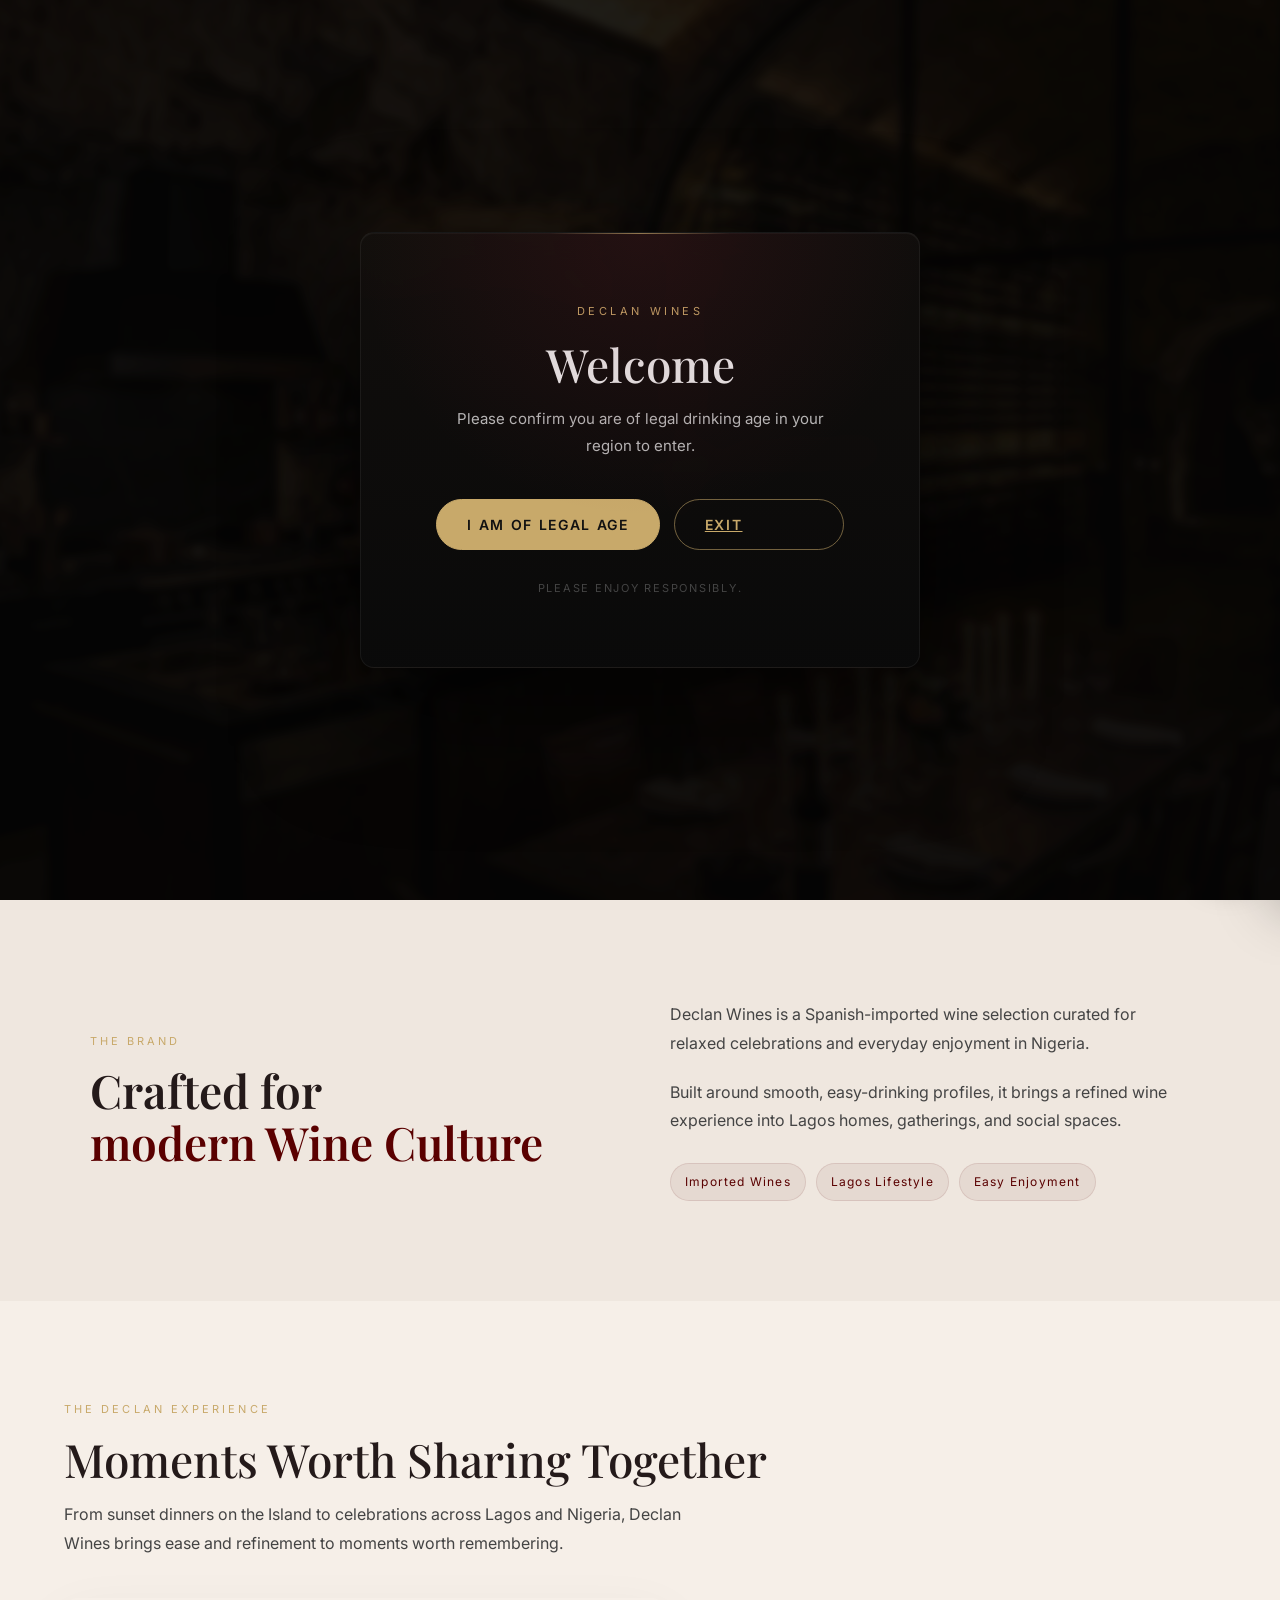
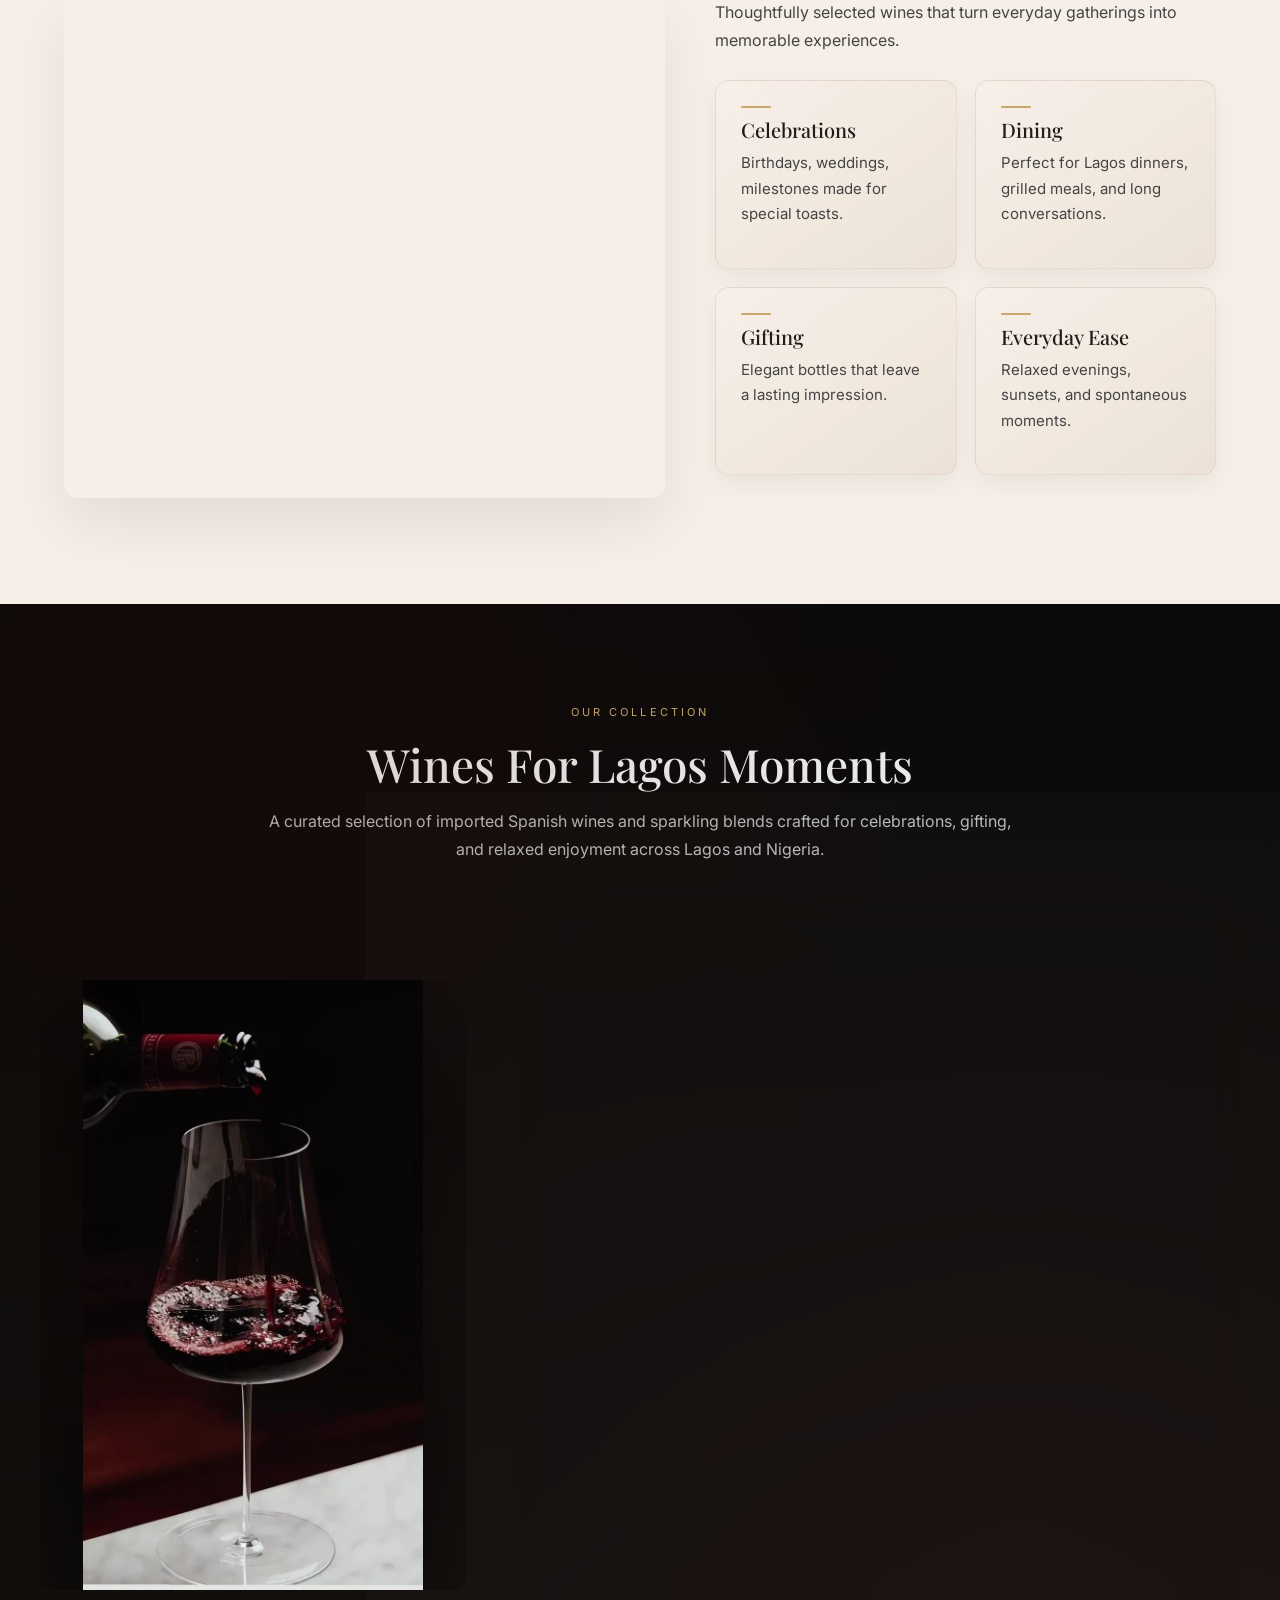
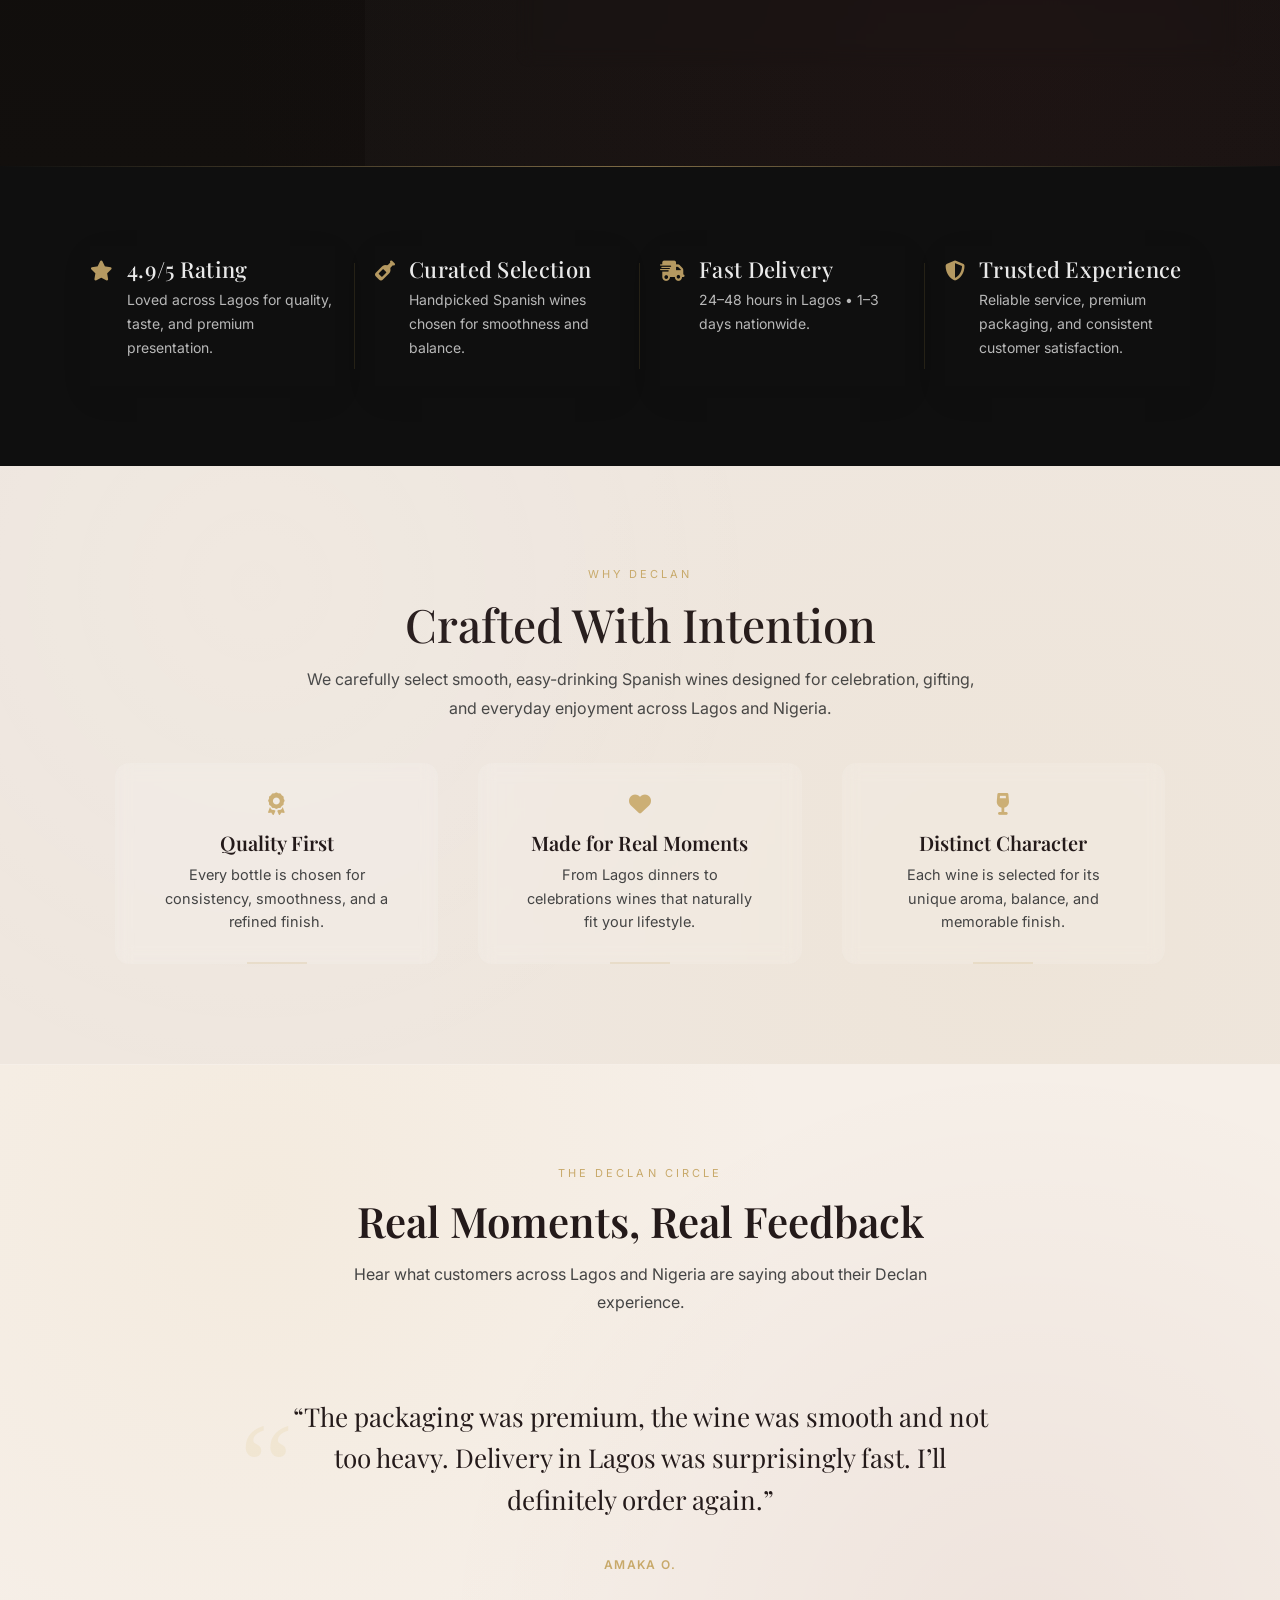
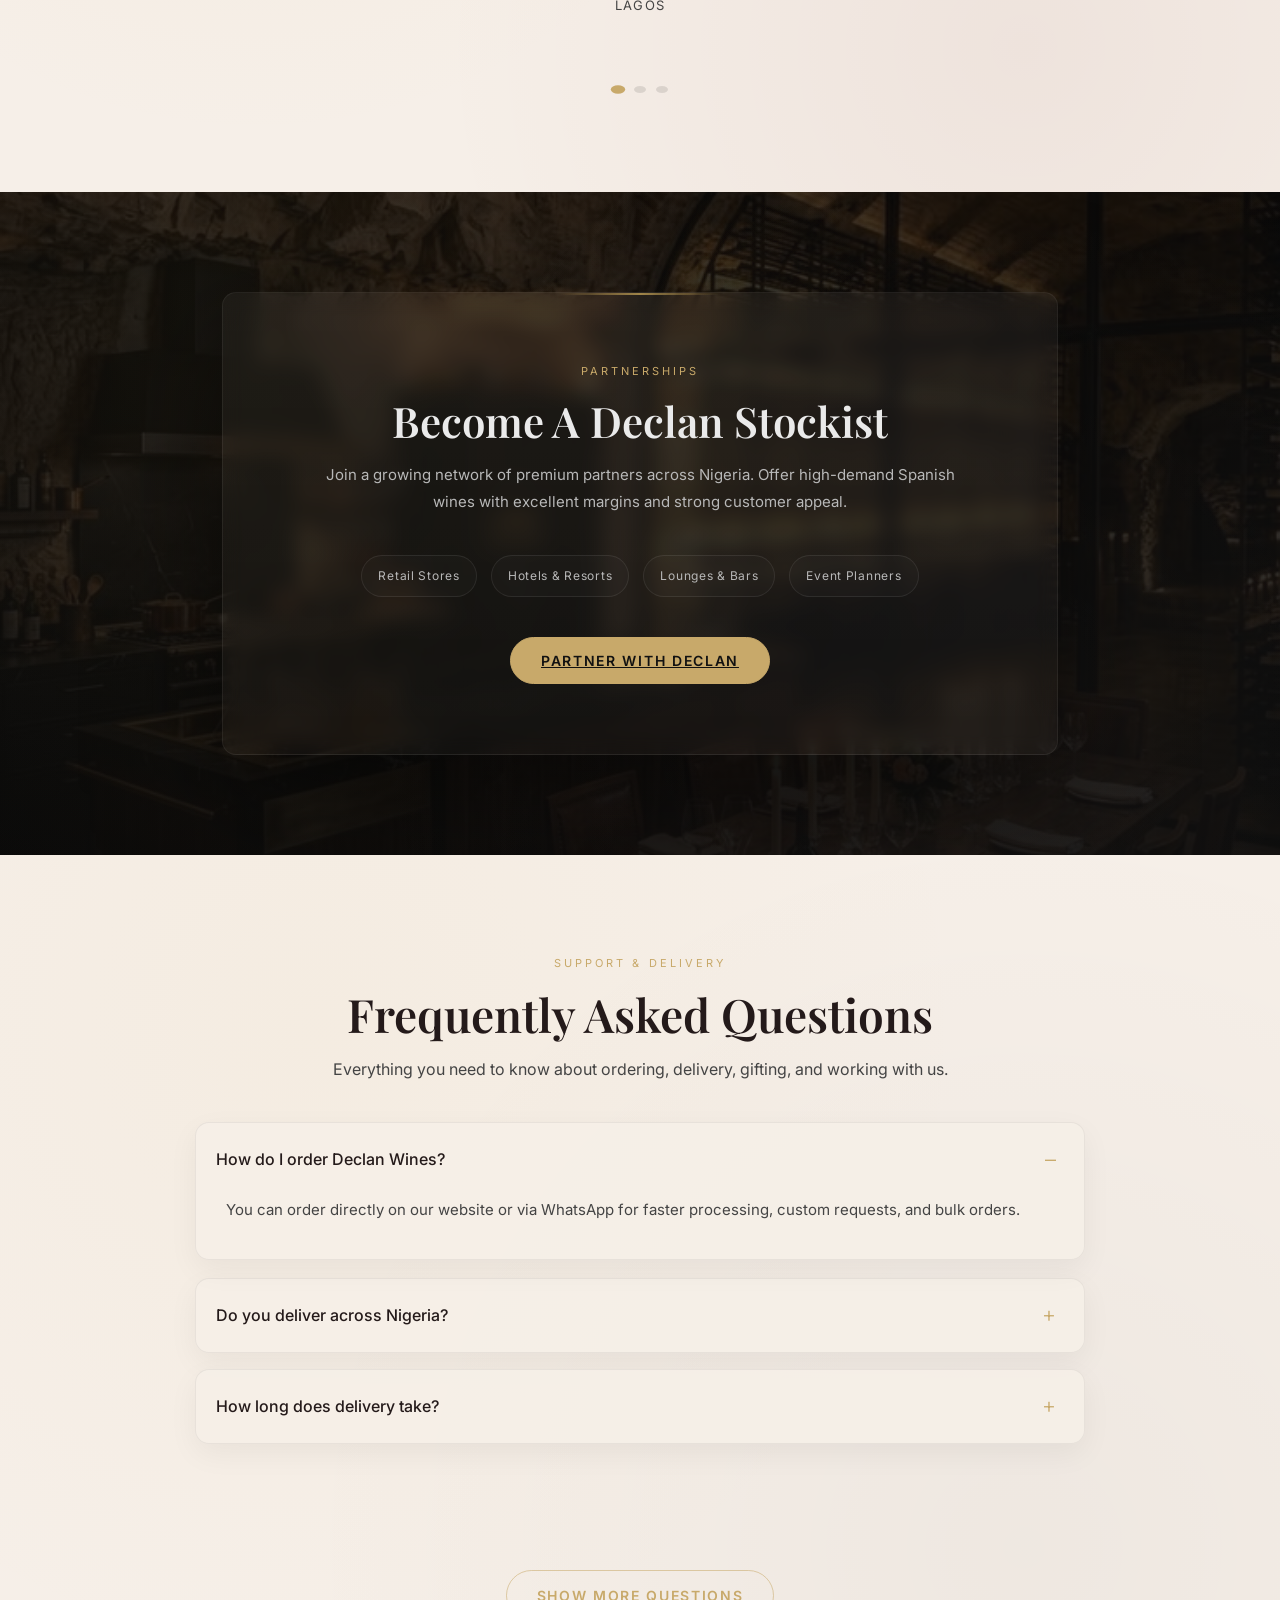
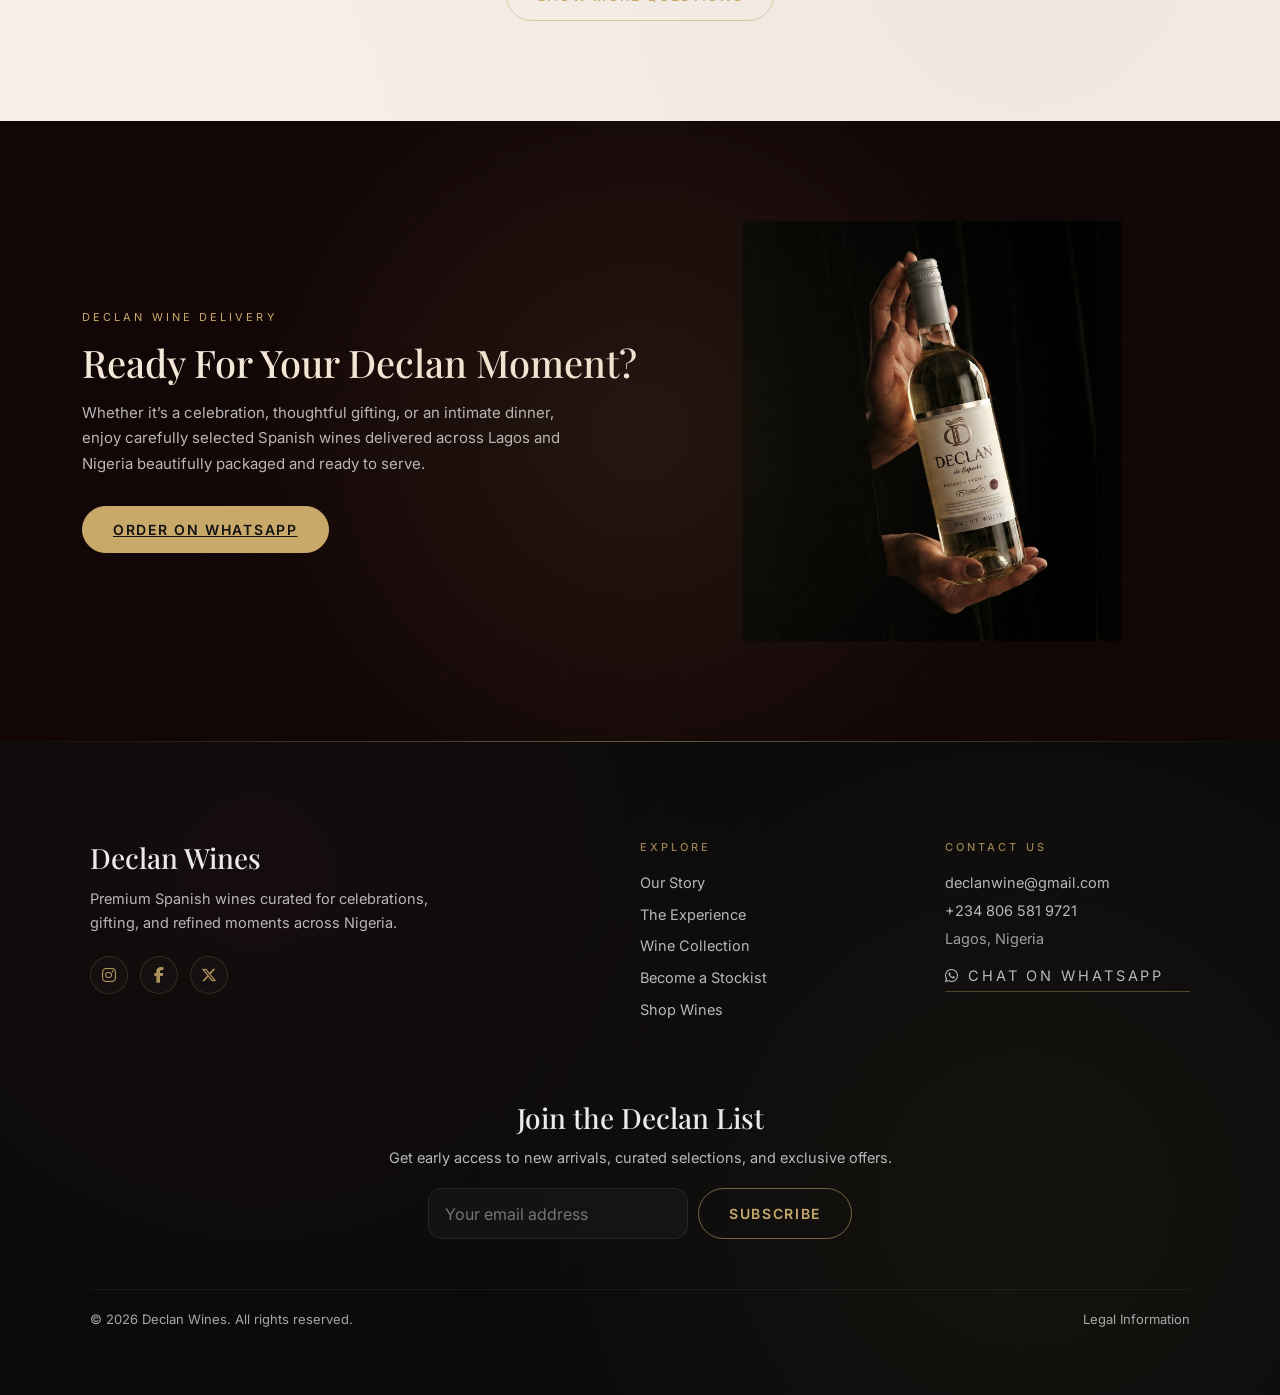
==== commit 5703d347: "Update index.html" ====
--- a/index.html
+++ b/index.html
@@ -38,7 +38,7 @@
 <meta name="twitter:image" content="https://www.declanwines.com/image/hero.jpg">
 
 <!-- FAVICONS -->
-<link rel="icon" href="image/favicon.ico">
+<link rel="icon" href="image/logo.png">
 <link rel="apple-touch-icon" href="image/apple-touch-icon.png">
 
 <!-- FONTS -->
@@ -490,7 +490,7 @@
 
           </div>
 
-          <button class="view-btn btn-primary" onclick="toggleCategory(1)">
+          <button class="view-btn btn-primary" onclick="toggleCategory(2)">
               Explore Collection →
           </button>
 
@@ -766,7 +766,7 @@
 
       <div class="eyebrow">PARTNERSHIPS</div>
 
-      <h2 class="section-title">Become a Declan Stockist</h2>
+      <h2 class="section-title">Become A Declan Stockist</h2>
 
       <p class="stockist-text">
         Join a growing network of premium partners across Nigeria. 
@@ -1112,8 +1112,7 @@
     <p>© 2026 Declan Wines. All rights reserved.</p>
 
     <nav class="footer-mini-links">
-      <a href="/privacy">Privacy Policy</a>
-      <a href="/terms">Terms & Conditions</a>
+      <a href="legal.html">Legal Information</a>
     </nav>
 
   </div>
--- a/style/home.css
+++ b/style/home.css
@@ -1,7 +1,3 @@
-/* =========================
-   GLOBAL FEEL
-========================= */
-
 :root {
   /* ================= BACKGROUNDS ================= */
   --bg-main: #0F0F0F;
@@ -24,16 +20,15 @@
   /* ================= UI CONSTANTS ================= */
   --radius-sm: 30px;
   --radius-md: 14px;
-
-  --padding-sm: 8px 14px;
+  --padding-sm: 12px 25px;
 
   /* ================= OPTIONAL (useful for future consistency) ================= */
   --shadow-soft: 0 10px 30px rgba(0,0,0,0.08);
   --shadow-strong: 0 25px 60px rgba(0,0,0,0.25);
 }
-/* =========================
-   RESET + BASE
-========================= */
+
+
+/* =================  RESET + BASE ================= */
 
 * {
   box-sizing: border-box;
@@ -66,13 +61,64 @@
 section {
   opacity: 0;
   transform: translateY(30px);
-  transition: opacity 0.8s ease, transform 0.8s ease;
+  transition: opacity 0.5s ease, transform 0.5s ease;
   will-change: opacity, transform;
 }
 
 section.visible {
   opacity: 1;
   transform: translateY(0);
+}
+
+.hero,
+.footer{
+  opacity:1;
+  transform:none;
+}
+
+.card,
+.craft-item,
+.wine-card{
+  transition:
+    transform .35s ease,
+    box-shadow .35s ease,
+    border-color .35s ease;
+}
+
+.card:hover,
+.craft-item:hover,
+.wine-card:hover{
+  transform:translateY(-6px);
+}
+
+/* Prevent selecting/copying UI elements */
+
+button,
+a,
+img,
+i,
+svg,
+.fa,
+.fas,
+.far,
+.fab,
+.logo,
+.logo img,
+.float-btn,
+.btn-primary,
+.btn-secondary,
+.shop-btn,
+.cookie-btn {
+  user-select: none;
+  -webkit-user-select: none;
+  -moz-user-select: none;
+  -ms-user-select: none;
+}
+
+/* Prevent image dragging */
+img {
+  -webkit-user-drag: none;
+  -webkit-user-drag: none;
 }
 
 /* =========================
@@ -91,21 +137,21 @@
 }
 
 .btn-primary{
-  display:inline-block;
-  padding:12px 24px;
+  display:inline-flex;
+  padding:12px 30px;
   border-radius:var(--radius-sm);
   border:1px solid var(--accent-gold);
   background:var(--accent-gold);
   color:#111;
-  font-size:12.5px;
+  font-size:14px;
   letter-spacing:.12em;
   text-transform:uppercase;
   font-weight:600;
   cursor:pointer;
-  transition:.35s ease;
+  transition:.25s ease;
   align-items: center;
   gap: 8px;
-  white-space: nowrap;           /* Prevents breaking */
+  white-space: nowrap; 
   width: fit-content;
 }
 
@@ -114,23 +160,21 @@
   color:var(--accent-gold);
   transform:translateY(-3px);
   box-shadow:0 12px 30px rgba(200,169,106,0.25);
-  width: fit-content;
 }
 
 .btn-secondary{
   background:transparent;
   color:var(--accent-gold);
   cursor:pointer;
-  transition:.35s ease;
-  display:inline-block;
+  transition:.25s ease;
+  display:inline-flex;
   padding:14px 30px;
   border-radius:var(--radius-sm);
-  font-size:12.5px;
+  font-size:14px;
   letter-spacing:.12em;
   text-transform:uppercase;
   font-weight:600;
   border:1px solid rgba(200,169,106,0.55);
-  text-decoration: underline;
   width: fit-content;
 }
 
@@ -142,14 +186,6 @@
 
 /* ================= OVERLAY ================= */
 
-/* LOCK BODY SCROLL WHEN MODAL / MENU OPEN */
-.mobile-menu.open {
-  right: 0;
-  /* Ensure it's above everything */
-  z-index: 100000;
-}
-
-/* Extra safety for body when menu is open */
 .no-scroll {
   overflow: hidden !important;
   position: fixed !important;
@@ -163,10 +199,11 @@
   inset: 0;
   background: rgba(0,0,0,0.55);
   backdrop-filter: blur(3px);
+  -webkit-backdrop-filter: blur(3px);
   opacity: 0;
   pointer-events: none;
   transition: 0.3s ease;
-  z-index: 998;
+  z-index: 200;
 }
 
 #overlay.show{
@@ -179,367 +216,469 @@
 
 .header{
   position: fixed;
-  top:0;
-  width:100%;
-  height:90px;
-  z-index:9999;
+  top: 0;
+  width: 100%;
+  height: 84px;
+  z-index: 100;
   background: rgba(10,10,10,0.35);
   backdrop-filter: blur(18px);
   -webkit-backdrop-filter: blur(18px);
   border-bottom: 1px solid rgba(200,169,106,0.08);
-  transition:0.4s ease;
-}
-
-/* scroll state */
+  transition:
+    background 0.35s ease,
+    height 0.35s ease,
+    border-color 0.35s ease,
+    box-shadow 0.35s ease;
+  will-change: background, height;
+  opacity: 0;
+  transform: translateY(-18px);
+  animation: navReveal 0.9s ease forwards;
+}
+
+@keyframes navReveal{
+  to{
+    opacity: 1;
+    transform: translateY(0);
+  }
+}
+
 .header.scrolled{
-  height:75px;
-  background: rgba(10,10,10,0.75);
-  border-bottom: 1px solid rgba(200,169,106,0.18);
-}
-
-/* container */
+  height: 72px;
+  background: rgba(10,10,10,0.78);
+  border-bottom: 1px solid rgba(200,169,106,0.16);
+  box-shadow: 0 10px 40px rgba(0,0,0,0.18);
+}
+
 .header .nav-container{
-  max-width:1200px;
-  margin:auto;
-  position:relative;
-  display:flex;
-  align-items:center;
-  height:100%;
-  padding:0 30px;
-}
-
-/* ================= CENTER LOGO ================= */
+  max-width: 1200px;
+  margin: auto;
+  position: relative;
+  display: flex;
+  align-items: center;
+  height: 100%;
+  padding: 0 22px;
+}
 
 .header .logo{
-  position:absolute;
-  left:50%;
-  transform:translateX(-50%);
-  text-align:center;
+  position: absolute;
+  left: 50%;
+  transform: translateX(-50%);
+  text-align: center;
 }
 
 .header .logo img{
-  height:52px;
-  transition:0.4s ease;
+  height: 58px;
+  transition: 0.35s ease;
 }
 
 .header.scrolled .logo img{
-  height:40px;
+  height: 44px;
 }
 
 .header .tagline{
-  display:block;
-  font-size:11px;
-  letter-spacing:2px;
-  text-transform:uppercase;
-  color: rgba(200,169,106,0.8);
+  display: block;
+  margin-top: 5px;
+  font-size: 10px;
+  letter-spacing: 0.22em;
+  text-transform: uppercase;
+  color: rgba(200,169,106,0.72);
   font-family: "Inter", sans-serif;
-  margin-top:4px;
-}
-
-/* ================= NAV LINKS ================= */
-.header .nav-left{
-  display:flex;
-  gap:28px;
-  align-items:center;
-}
-
-/* RIGHT */
+}
+
+.header .nav-left,
 .header .nav-right{
-  display:flex;
-  gap:28px;
-  align-items:center;
-  margin-left:auto;
+  display: flex;
+  align-items: center;
+  gap: 32px;
+}
+
+/* push right nav */
+.header .nav-right{
+  margin-left: auto;
 }
 
 .header nav a{
-  text-decoration:none;
-  font-size:13px;
-  letter-spacing:0.06em;
-  text-transform:uppercase;
+  position: relative;
+  text-decoration: none;
+  font-family: "Inter", sans-serif;
+  font-size: 13px;
+  font-weight: 500;
+  letter-spacing: 0.08em;
+  text-transform: uppercase;
   color: var(--text-main);
-  font-family: "Inter", sans-serif;
-  position:relative;
-  transition:0.3s ease;
-}
-
-/* luxury underline */
+  opacity: 0.72;
+  transition:
+    opacity 0.25s ease,
+    color 0.25s ease,
+    transform 0.25s ease;
+}
+
 .header .link::after{
-  content:"";
-  position:absolute;
-  left:0;
-  bottom:-6px;
-  width:0;
-  height:1px;
-  background: linear-gradient(90deg, #c8a96a, transparent);
-  transition:0.3s ease;
+  content: "";
+  position: absolute;
+  left: 0;
+  bottom: -7px;
+  width: 0;
+  height: 1px;
+  background: linear-gradient(
+    90deg,
+    var(--accent-gold),
+    transparent
+  );
+  transition: width 0.25s ease;
 }
 
 .header .link:hover{
-  color:var(--accent-gold);
+  opacity: 1;
+  color: var(--accent-gold);
 }
 
 .header .link:hover::after{
-  width:100%;
-}
-
-/* ================= ORDER BUTTON ================= */
+  width: 100%;
+}
+
+/* ================= CTA BUTTON ================= */
 
 .header .shop-btn{
-  padding:var(--padding-sm);
-  border-radius:999px;
-  font-size:12.5px;
-  letter-spacing:0.08em;
-  text-transform:uppercase;
+  display: inline-flex;
+  align-items: center;
+  justify-content: center;
+  padding: var(--padding-sm);
+  border-radius: var(--radius-sm);
+  border: 1px solid var(--accent-gold);
+  background: rgba(200,169,106,0.14);
+  color: var(--accent-gold) !important;
+  font-size: 13px;
   font-weight: 600;
-  color:var(--accent-gold) !important;
-  border: 1px solid transparent;
-  transition:0.3s ease;
-}
+  letter-spacing: 0.08em;
+  text-transform: uppercase;
+  white-space: nowrap;
+  opacity: 1;
+  transition:
+    background 0.25s ease,
+    color 0.25s ease,
+    transform 0.25s ease,
+    box-shadow 0.25s ease;
+}
+
 
 .header .shop-btn:hover{
-  border: 1px solid var(--accent-gold);
-  transform:translateY(-2px);
-  background: rgba(200, 169, 106, 0.08);
-  box-shadow:0 10px 25px rgba(200,169,106,0.25);
-}
-
-/* ================= HAMBURGER ================= */
-
-.header .hamburger {
+  background: var(--accent-gold);
+  color: var(--text-dark) !important;
+  transform: translateY(-2px);
+  box-shadow:
+    0 10px 25px rgba(200,169,106,0.22);
+}
+
+.header .hamburger{
   display: none;
   flex-direction: column;
   justify-content: center;
   align-items: flex-end;
-  gap: 6px;
+  gap: 7px;
   background: transparent;
   border: none;
   cursor: pointer;
-  padding: 0;
-}
-
-.header .hamburger span {
+  padding: 10px;
+  transition: transform 0.25s ease;
+}
+
+.header .hamburger span{
   display: block;
   height: 1.5px;
+  border-radius: 999px;
+  background: var(--accent-gold);
+  transition:
+    opacity 0.25s ease,
+    width 0.25s ease,
+    transform 0.25s ease;
+}
+
+.header .hamburger span:nth-child(1){
+  width: 30px;
+}
+
+.header .hamburger span:nth-child(2){
+  width: 24px;
+  opacity: 0.82;
+}
+
+.header .hamburger span:nth-child(3){
+  width: 18px;
+  opacity: 0.7;
+}
+
+.header .hamburger:hover{
+  transform: translateY(-1px);
+}
+
+.header .hamburger:hover span{
+  opacity: 1;
+}
+
+
+/* ================= MOBILE MENU ================= */
+
+.mobile-menu{
+  position: fixed;
+  top: 0;
+  right: -340px;
+  width: 320px;
+  height: 100vh;
+  overflow: hidden;
   background: linear-gradient(
-    90deg,
-    rgba(200, 169, 106, 1),
-    rgba(200, 169, 106, 1)
+    180deg,
+    #120909 0%,
+    #181010 45%,
+    #140c0c 100%
   );
-  border-radius: 2px;
-  transition: all 0.35s ease;
-}
-
-.header .hamburger span:nth-child(1) {
-  width: 25px;
-}
-
-.header .hamburger span:nth-child(2) {
-  width: 19px;
-  opacity: 0.85;
-}
-
-.header .hamburger span:nth-child(3) {
-  width: 13px;
-  opacity: 0.7;
-}
-
-.header .hamburger:hover span:nth-child(1) {
-  width: 28px;
-}
-
-.header .hamburger:hover span:nth-child(2) {
-  width: 22px;
-}
-
-.header .hamburger:hover span:nth-child(3) {
-  width: 16px;
-}
-
-.header .hamburger:hover {
-  transform: translateY(-1px);
-}
-html{
-  scroll-behavior:auto;
-}
-
-/* ================= MOBILE MENU ================= */
-
-.mobile-menu{
-  position:fixed;
-  top:0;
-  right:-320px;
-  width:320px;
-  height:100vh;
-  background:linear-gradient(160deg,#140707,#1A0E0E);
-  padding:30px;
-  display:flex;
-  flex-direction:column;
-  gap:90px;
-  transition:0.4s ease;
-  z-index:10000;
+  padding: 26px 28px 34px;
+  display: flex;
+  flex-direction: column;
+  z-index: 700;
+  transition:
+    right 0.38s cubic-bezier(.77,0,.18,1),
+    opacity 0.3s ease;
+  border-left: 1px solid rgba(200,169,106,0.10);
+  box-shadow: -20px 0 60px rgba(0,0,0,0.45);
 }
 
 .mobile-menu.open{
-  right:0;
+  right: 0;
 }
 
 .mobile-menu .menu-top{
-  display:flex;
-  justify-content:space-between;
-  align-items:center;
+  display: flex;
+  align-items: center;
+  justify-content: space-between;
+  padding-bottom: 22px;
+  border-bottom: 1px solid rgba(255,255,255,0.06);
 }
 
 .mobile-menu .menu-label{
-  font-size:12px;
+  font-size: 11px;
+  letter-spacing: 0.24em;
   text-transform: uppercase;
-  letter-spacing:0.25em;
-  color:var(--accent-gold);
+  color: var(--accent-gold);
+  opacity: 0.9;
 }
 
 .mobile-menu .close{
-  position: absolute;
-  top: 18px;
-  background: none;
-  right: 22px;
+  width: 42px;
+  height: 42px;
+  border-radius: 50%;
+  border: 1px solid rgba(200,169,106,0.18);
+  background: rgba(255,255,255,0.02);
+  color: var(--accent-gold);
+  display: flex;
+  align-items: center;
+  justify-content: center;
   font-size: 22px;
+  line-height: 1;
   cursor: pointer;
-  opacity: 0.7;
-  transition: 0.3s;
-  color:var(--accent-gold);
-  cursor:pointer;
-  background:none;
-  border:none;
+  transition:
+    background 0.25s ease,
+    border-color 0.25s ease,
+    opacity 0.25s ease;
+  opacity: 0.9;
 }
 
 .mobile-menu .close:hover{
+  background: rgba(200,169,106,0.08);
+  border-color: rgba(200,169,106,0.35);
   opacity: 1;
-  transform:scale(1.15);
+}
+
+.mobile-menu nav{
+  display: flex;
+  flex-direction: column;
+  margin-top: 26px;
 }
 
 .mobile-menu nav a{
-  display:block;
-  padding:15px 0;
-  color:var(--text-main);
-  font-size: 14px;
-  text-decoration:none;
-  border-bottom:1px solid rgba(255,255,255,0.05);
-  transition:0.3s ease;
+  position: relative;
+  display: flex;
+  align-items: center;
+  padding: 18px 0;
+  text-decoration: none;
+  color: var(--text-main);
+  font-size: 15px;
+  font-weight: 500;
+  letter-spacing: 0.05em;
+  border-bottom: 1px solid rgba(255,255,255,0.05);
+  transition:
+    color 0.25s ease,
+    padding-left 0.35s ease,
+    border-color 0.35s ease;
 }
 
 .mobile-menu nav a:hover{
-  color:#c8a96a;
-  transform:translateX(4px);
+  color: var(--accent-gold);
+  padding-left: 4px;
+  border-color: rgba(200,169,106,0.14);
 }
 
 .mobile-menu .menu-footer{
-  margin-top:auto;
-  font-size:12px;
-  color:var(--accent-gold);
+  margin-top: auto;
+  padding-top: 22px;
+  color: rgba(200,169,106,0.78);
+  font-size: 11px;
+  line-height: 1.7;
+  letter-spacing: 0.12em;
+  text-transform: uppercase;
 }
 
 
 /* ================= HERO ================= */
 
-.hero {
-  height: 100vh;
+.hero{
+  position: relative;
+  min-height: 100vh;
   display: flex;
   align-items: center;
   justify-content: center;
   text-align: center;
+  padding:
+  120px 24px 70px;
+  overflow: hidden;
   background:
-    linear-gradient(rgba(0,0,0,0.60), rgba(0,0,0,0.50)),
-    url("/image/her.jpeg") center/cover no-repeat;
+  linear-gradient(
+    to bottom,
+    rgba(0,0,0,0.42),
+    rgba(0,0,0,0.60)
+  ),
+  url("../image/herooo.jpeg");
+  background-size: cover;
+  background-position: center;
+}
+
+.hero-overlay{
+  position: absolute;
+  inset: 0;
+  background:
+  radial-gradient(
+    circle at top,
+    rgba(200,169,106,0.06),
+    transparent 60%
+  );
+  z-index: 1;
+}
+
+.hero-content{
   position: relative;
-  background-size: cover;
-}
-
-.hero .hero-content {
-  max-width: 720px;
-  padding: 0 20px;
-}
-
-.hero .eyebrow {
-  color: rgba(255,255,255,0.65);
+  z-index: 2;
+  max-width: 620px;
+}
+
+.hero .eyebrow{
   font-size: 10px;
-}
-
-.hero .hero-title {
+  letter-spacing: 0.26em;
+  color: rgba(200,169,106,0.88);
+  margin-bottom: 18px;
+}
+
+.hero-title{
   font-family: "Playfair Display", serif;
-  font-size: 48px;
-  line-height: 1.15;
+  font-size: 55px;
+  line-height: 1.08;
+  letter-spacing: -0.03em;
   font-weight: 600;
-  text-transform: capitalize;
-  color: var(--main-text);
-  margin-bottom: 12px; /* reduced */
-}
-
-.hero .hero-subtitle {
-  font-family: "Inter", sans-serif;
-  font-size: 14px;
-  line-height: 1.6;
-  color: var(--text-secondary);
-  max-width: 520px;
-  margin: 0 auto 26px auto; /* reduced spacing */
-}
-
-
-/* ================= ABOUT-SECTION ================= */
-
-.about {
+  color: var(--bg-warm);
+  margin-bottom: 18px;
+  text-shadow:
+  0 8px 24px rgba(0,0,0,0.35);
+}
+
+.hero-subtitle{
+  font-size: 16px;
+  line-height: 1.7;
+  color: var(--text-main);
+  margin: 0 auto 28px;
+  max-width: min(560, 85vw);
+}
+
+.hero-actions{
+  margin-bottom: 32px;
+}
+
+.hero .btn-primary{
+  padding: 14px 30px;
+  font-size: 12px;
+  letter-spacing: 0.14em;
+}
+
+.hero-meta{
   display: flex;
-  justify-content: space-between;
-  align-items: flex-start;
-  gap: 60px;
-  padding: 100px 10%;
-  background: var(--bg-section);
-}
-
-.about-left {
-  flex: 1;
-}
-
-.about .eyebrow {
-  color: var(--accent-gold);
-}
-
-.about h2 {
-  font-family: "Playfair Display", serif;
-  font-size: 46px;
-  line-height: 1.15;
-  margin: 0;
-  color: var(--text-dark);
-}
-
-.about h2 span {
-  color: var(--accent-burgundy);
-}
-
-.about .about-right {
-  flex: 1;
-  max-width: 520px;
-}
-
-.about .about-right p {
-  font-family: "Inter", sans-serif;
-  font-size: 15px;
-  line-height: 1.8;
-  color: var(--text-muted);
-  margin-bottom: 16px;
-}
-
-.about .about-tags {
-  margin-top: 24px;
-  display: flex;
+  justify-content: center;
   flex-wrap: wrap;
   gap: 10px;
 }
 
-.about-tags span {
-  font-size: 12px;
-  padding: 8px 12px;
-  border-radius: var(--radius-md);
-  background: rgba(90,0,0,0.08);
-  color: var(--accent-burgundy);
+.hero-meta span{
+  padding: 10px 14px;
+  font-size: 11px;
+  border-radius: 999px;
+  background: rgba(255,255,255,0.05);
+  border:
+  1px solid rgba(255,255,255,0.07);
+  color: rgba(255,255,255,0.82);
+}
+
+
+/* ================= ABOUT-SECTION ================= */
+
+.about{
+  display:grid;
+  grid-template-columns:1fr 1fr;
+  align-items:center;
+  gap:60px;
+  padding:100px 7%;
+  margin:0 auto;
+  background:var(--bg-section);
+}
+
+.about .eyebrow{
+  color:var(--accent-gold);
+}
+
+.about .about-left h2{
+  font-size:46px;
+  line-height:1.12;
+  font-weight:600;
+  margin:0;
+  color:var(--text-dark);
+}
+
+.about h2 span{
+  color:var(--accent-burgundy);
+}
+
+.about .about-right{
+  max-width:540px;
+}
+
+.about .about-right p{
+  font-size:16px;
+  line-height:1.8;
+  color:var(--text-muted);
+  margin-bottom:20px;
+}
+
+.about .about-tags{
+  display:flex;
+  flex-wrap:wrap;
+  gap:10px;
+  margin-top:28px;
+}
+
+.about-tags span{
+  font-size:12px;
+  letter-spacing:0.10em;
+  padding:9px 14px;
+  border-radius:var(--radius-sm);
+  background:rgba(90,0,0,0.06);
+  border:1px solid rgba(90,0,0,0.10);
+  color:var(--accent-burgundy);
 }
 
 
@@ -551,148 +690,158 @@
 }
 
 .lifestyle .lifestyle-intro {
-  max-width: 750px;
-  margin-bottom: 50px;
-}
-
-.lifestyle .eyebrow{
+  max-width: 800px;
+  margin-bottom: 40px;
+}
+
+.lifestyle .eyebrow {
   color: var(--accent-gold);
 }
 
 .lifestyle .lifestyle-intro h2 {
   font-size: 46px;
-  line-height: 1.15;
-  margin: 14px 0;
+  line-height: 1.12;
+  margin-bottom: 15px;
   text-transform: capitalize;
   color: var(--text-dark);
 }
 
 .lifestyle .lifestyle-intro p {
-  font-size: 14px;
-  line-height: 1.7;
+  font-size: 16px;
+  line-height: 1.8;
   color: var(--text-muted);
-  max-width: 580px;
-}
-
-/* ================= LAYOUT ================= */
+  max-width: 620px;
+}
 
 .lifestyle .lifestyle-content {
-  display: flex;
+  display: grid;
+  grid-template-columns: 1.2fr 1fr;
   gap: 50px;
+  align-items: stretch;
 }
 
 .lifestyle .lifestyle-media {
-  flex: 1.2;
+  position: relative;
 }
 
 .lifestyle .lifestyle-media video {
   width: 100%;
-  height: 480px;
+  height: 500px;
   object-fit: cover;
   border-radius: var(--radius-md);
+  box-shadow:
+    0 25px 60px rgba(0,0,0,.08);
+}
+
+.lifestyle .video-overlay {
+  position: absolute;
+  bottom: 24px;
+  left: 24px;
+}
+
+.lifestyle .video-overlay span {
+  color: var(--bg-warm);
+  font-size: 13px;
+  font-weight: 600;
+  letter-spacing: .18em;
+  text-transform: uppercase;
 }
 
 .lifestyle .lifestyle-text {
-  flex: 1;
   display: flex;
   flex-direction: column;
+  padding: 0;
+  background: none;
+  border: none;
+  box-shadow: none;
+}
+
+.lifestyle .lifestyle-lead {
+  font-size: 16px;
+  line-height: 1.8;
+  margin-bottom: 25px;
+  color: var(--text-muted);
+}
+
+.lifestyle .lifestyle-cards {
+  display: grid;
+  grid-template-columns: 1fr 1fr;
   gap: 18px;
-  padding: 30px;
+}
+
+.lifestyle .card {
+  padding: 25px;
+  min-height: 140px;
   border-radius: var(--radius-md);
   background: linear-gradient(
     145deg,
-    rgba(246, 239, 232, 0.9),
-    rgba(235, 224, 212, 0.75)
+    rgba(246,239,232,0.95),
+    rgba(235,224,212,0.88)
   );
-  font-size: 15px;
-  border: 1px solid rgba(90, 0, 0, 0.08);
-  box-shadow: 0 18px 45px rgba(0,0,0,0.06);
-  backdrop-filter: blur(10px);
-}
-
-.lifestyle .lifestyle-text p {
+  border: 1px solid rgba(90,0,0,0.08);
+  box-shadow:
+    0 10px 25px rgba(0,0,0,0.05);
+  transition: .3s ease;
+}
+
+.lifestyle .card:hover {
+  transform: translateY(-4px);
+  border-color: rgba(200,169,106,0.25);
+  box-shadow:
+    0 16px 35px rgba(0,0,0,0.08);
+}
+
+.lifestyle .card::before {
+  content: "";
+  display: block;
+  width: 30px;
+  height: 2px;
+  margin-bottom: 10px;
+  border-radius: 2px;
+  background: var(--accent-gold);
+}
+
+.lifestyle .card h4 {
+  font-size: 20px;
+  margin-bottom: 8px;
+  color: var(--text-dark);
+}
+
+.lifestyle .card p {
   font-size: 15px;
   line-height: 1.7;
-  margin: 0;
   color: var(--text-muted);
 }
 
-.lifestyle .lifestyle-cards {
-  display: grid;
-  grid-template-columns: 1fr 1fr;
-  gap: 20px;
-}
-
-.lifestyle .card {
-  padding: 22px 20px ;
-  border-radius: var(--radius-md);
-  background: linear-gradient(
-    135deg,
-    rgba(235, 224, 212, 0.9),
-    rgba(246, 239, 232, 0.85)
+
+/* ================= WINE ================= */
+
+.wine{
+    background:
+  linear-gradient(
+  180deg,
+  #0b0a09 0%,
+  #120f0d 100%
   );
-  border: 1px solid rgba(90, 0, 0, 0.07);
-  box-shadow:
-    0 12px 30px rgba(0,0,0,0.06),
-    inset 0 1px 0 rgba(255,255,255,0.6);
-  display: flex;
-  flex-direction: column;
-  gap: 8px;
-  min-height: 120px;
-  transition: 0.35s ease;
-}
-
-.lifestyle .card:hover {
-  transform: translateY(-4px);
-  box-shadow: 0 20px 50px rgba(0,0,0,0.1);
-}
-
-.lifestyle .card h4 {
-  font-size: 17px;
-  font-weight: 600;
-  color: var(--text-dark);
-  margin: 0;
-}
-
-.lifestyle .card p {
-  font-size: 13.5px;
-  line-height: 1.5;
-  color: var(--text-muted);
-  margin: 0;
-}
-
-.lifestyle .card::before {
-  content: "";
-  width: 26px;
-  height: 2px;
-  background: rgba(200,169,106,0.8);
-  border-radius: 2px;
-  margin-bottom: 6px;
-}
-
-
-/* ================= WINE ================= */
-
-.wine{
-  background:var(--bg-footer);
-  padding:140px 30px;
+  padding:100px 40px;
   position:relative;
   overflow:hidden;
 }
 
 .wine::before{
-  content:"";
-  position:absolute;
-  inset:0;
+  content: "";
+  position: absolute;
+  inset: 0;
+  pointer-events: none;
+
   background:
-  radial-gradient(circle at 20% 10%, rgba(255,255,255,0.04), transparent 40%),
-  radial-gradient(circle at 80% 90%, rgba(255,255,255,0.03), transparent 40%);
+    radial-gradient(circle at 20% 10%, rgba(90, 0, 0, 0.10), transparent 45%),
+    radial-gradient(circle at 80% 90%, rgba(120, 30, 45, 0.08), transparent 55%);
 }
 
 .wine .wine-intro{
   text-align:center;
-  max-width:760px;
-  margin:0 auto 60px;
+  margin:0 auto 40px;
 }
 
 .wine .eyebrow{
@@ -701,15 +850,17 @@
 
 .wine .wine-intro h2{
   font-size:46px;
-  margin-bottom:10px;
+  margin-bottom:15px;
   color: var(--text-main);
   text-transform: capitalize;
 }
 
 .wine .wine-intro p{
   color: var(--text-secondary);
-  line-height:1.7;
-  font-size: 14px;
+  line-height:1.75;
+  font-size: 16px;
+  max-width: 760px;
+  margin: 0 auto;
 }
 
 .wine .wine-layout{
@@ -717,7 +868,7 @@
   margin:auto;
   display:grid;
   grid-template-columns:1fr 1.7fr;
-  gap:70px;
+  gap:50px;
   align-items:center;
 }
 
@@ -725,34 +876,58 @@
   position:relative;
   display:flex;
   justify-content:center;
+  align-items:center;
+  overflow:hidden;
+  border-radius: var(--radius-md);
 }
 
 .wine .hero-bottle{
-  width:320px;
-  filter:drop-shadow(0 40px 60px rgba(0,0,0,.7));
+  width:340px;
+  filter:drop-shadow(0 50px 70px rgba(0,0,0,.75));
+  transition:transform 0.35s ease;
   position:relative;
   z-index:2;
 }
 
+.wine .hero-bottle:hover{
+  transform:translateY(-4px) scale(1.015);
+}
+
 .wine .wine-hero-glow{
-  position:absolute;
-  width:420px;
-  height:420px;
-  background:radial-gradient(circle,rgba(214,178,94,.35),transparent 70%);
-  filter:blur(40px);
+  position: absolute;
+  width: 480px;
+  height: 480px;
+  background: radial-gradient(
+    circle,
+    rgba(120, 30, 45, 0.25),
+    transparent 70%
+  );
+  filter: blur(40px);
 }
 
 .wine .wine-right{
-  background:rgba(255,255,255,0.03);
+  background:rgba(255,255,255,0.02);
   border:1px solid rgba(255,255,255,0.08);
   backdrop-filter:blur(10px);
   border-radius:var(--radius-md);
-  padding:45px;
+  padding:20px 40px;
   box-shadow:0 40px 100px rgba(0,0,0,.6);
 }
 
 .wine .category{
   border-bottom:1px solid rgba(255,255,255,.08);
+  padding: 20px 0px;
+}
+
+.wine .category-top{
+  display: grid;
+  grid-template-columns:1fr auto;
+  justify-content: space-between;
+  grid-template-areas:
+    "info image"
+    "button image";
+  align-items:center;
+  gap:30px 60px;
 }
 
 .wine .category:last-child{
@@ -760,22 +935,29 @@
 }
 
 .wine .category-head{
+  grid-area:info;
+}
+
+.wine .category h3{
+  font-size:24px;
+  margin-bottom: 12px;
+  color:var(--text-main);
+}
+
+.wine .category p{
+  font-size:15px;
+  color:var(--text-secondary);
+}
+
+.wine .featured-wine{
+  grid-area:image;
   display:flex;
-  justify-content:space-between;
+  justify-content:center;
   align-items:center;
-  gap:20px;
-  padding: 40px 10px 10px;
-}
-
-.wine .category h3{
-  font-size:26px;
-  margin-bottom: 15px;
-  color:var(--main-text);
-}
-
-.wine .category p{
-  font-size:14px;
-  color:var(--text-secondary);
+}
+
+.wine .featured-wine img{
+  width: 200px;
 }
 
 /* ================= WINE CARDS (LUXURY VERSION) ================= */
@@ -788,21 +970,19 @@
   max-height: 0;
   overflow: hidden;
   margin-top: 0;
-  padding: 0;
   opacity: 0;
   transform: translateY(-10px);
   transition:
-    max-height 0.7s ease,
+    max-height 0.5s ease,
     opacity 0.45s ease,
     transform 0.45s ease,
     margin-top 0.45s ease,
     padding 0.45s ease;
 }
 
-/* OPEN STATE */
 .wine .hidden-wines.open {
-  max-height: 2000px;
-  margin-top: 25px;
+  max-height: 100%;
+  margin-top: 20px;
   padding: 10px;
   opacity: 1;
   transform: translateY(0);
@@ -816,13 +996,13 @@
   border-radius:var(--radius-md);
   text-align:center;
   background:rgba(255,255,255,0.02);
-  border:1px solid rgba(214,178,94,0.35);
-  transition:.4s;
+  border: 1px solid rgba(120, 30, 45, 0.14);
   position:relative;
   display:flex;
   flex-direction:column;
   align-items:center;
   justify-content:space-between;
+  transition: 0.35s;
 }
 
 .wine .wine-card::before{
@@ -830,9 +1010,13 @@
   position:absolute;
   inset:0;
   border-radius:var(--radius-md);
-  background:radial-gradient(circle at top, rgba(214,178,94,.18), transparent 70%);
+  background: radial-gradient(
+    circle at top,
+    rgba(120, 30, 45, 0.15),
+    transparent 70%
+  );
   opacity:0;
-  transition:.4s;
+  transition:.35s;
 }
 
 .wine .wine-card:hover::before{ 
@@ -840,7 +1024,7 @@
 }
 
 .wine .wine-card:hover{
-  transform:translateY(-12px);
+  transform:translateY(-10px);
   box-shadow:0 25px 60px rgba(0,0,0,.6);
 }
 
@@ -856,749 +1040,198 @@
   width: 100%;
   height: 160px;
   object-fit: cover;
-  display:block;
-}
-
+}
 
 .wine-card h4{
-  font-size: 19px;
-  color:var(--main-text);
+  font-size: 18px;
+  font-weight: 600;
+  color:var(--t);
   margin-bottom:6px;
 }
 
 .wine-card small{
   color:var(--text-secondary);
-  font-size:13px;
-}
+  font-size:14px;
+}
+
 
 /* ================= LIGHTBOX ================= */
 
 .lightbox{
- position:fixed;
-  inset:0;
-  display:flex;
-  justify-content:center;
-  align-items:center;
-  z-index:9999;
-  background:
-  radial-gradient(circle at center, rgba(0,0,0,.65), rgba(0,0,0,.94));
-  backdrop-filter:blur(14px);
-  opacity:0;
-  pointer-events:none;
-  transition:.4s ease;
+  position: fixed;
+  inset: 0;
+  display: flex;
+  justify-content: center;
+  align-items: center;
+  z-index: 650;
+  background: rgba(0,0,0,0.72);
+  backdrop-filter: blur(16px);
+  opacity: 0;
+  pointer-events: none;
+  transition: .35s ease;
 }
 
 .lightbox.open{
-  opacity:1;
-  pointer-events:auto;
+  opacity: 1;
+  pointer-events: auto;
 }
 
 .lightbox .lightbox-content{
-  width:min(1100px,95vw);
-  height:82vh;
-  background:
-  linear-gradient(145deg,#101010,#1b1b1b);
-  border-radius:var(--radius-md);
-  padding:36px;
-  position:relative;
-  cursor:default;
-  overflow:hidden;
-  border:1px solid rgba(214,178,94,.28);
+  width: min(1180px, 94vw);
+  height: 82vh;
+  background: linear-gradient(180deg, #120909 0%, #181010 60%, #120909 100%);
+  border-radius: var(--radius-md);
+  position: relative;
+  overflow: hidden;
+  padding: 25px;
+  border: 1px solid rgba(200,169,106,0.14);
   box-shadow:
-  0 60px 140px rgba(0,0,0,.85),
-  inset 0 0 0 1px rgba(255,255,255,.03);
+    0 60px 140px rgba(0,0,0,0.85),
+    inset 0 0 0 1px rgba(255,255,255,0.03);
+  display: flex;
+  flex-direction: column;
 }
 
 .lightbox-content::before{
   content:"";
   position:absolute;
-  inset:-2px;
-  border-radius:28px;
-  background:linear-gradient(120deg,transparent,rgba(214,178,94,.25),transparent);
-  opacity:.15;
+  inset:0;
   pointer-events:none;
-}
-
-/* CLOSE BUTTON */
-.lightbox .lightbox-content .close{
+  background:
+    radial-gradient(circle at 20% 20%, rgba(120,30,45,0.10), transparent 60%),
+    radial-gradient(circle at 80% 80%, rgba(200,169,106,0.06), transparent 65%);
+}
+
+.lightbox .close{
   position: absolute;
-  top: 18px;
-  right: 22px;
-  z-index: 50;
-  background: none;
-  border: none;
-  font-size: 22px;
+  top: 16px;
+  right: 16px;
+  width: 42px;
+  height: 42px;
+  border-radius: 50%;
+  border: 1px solid rgba(200,169,106,0.18);
+  background: rgba(255,255,255,0.02);
+  color: var(--accent-gold);
+  display: flex;
+  align-items: center;
+  justify-content: center;
+  font-size: 18px;
   cursor: pointer;
-  opacity: 0.7;
-  transition: 0.3s;
-  color:var(--accent-gold);
-  cursor:pointer;
-}
-
-.lightbox .lightbox-content .close:hover{
-  opacity: 1;
-  transform:scale(1.15);
+  transition: .25s ease;
+  z-index: 2;
+}
+
+.lightbox .close:hover{
+  transform: scale(1.06);
+  background: rgba(200,169,106,0.08);
 }
 
 .lightbox .lightbox-grid{
+  flex: 1;
   display: grid;
-  grid-template-columns: 1.5fr 1fr;
-  gap: 50px;
+  grid-template-columns: 1fr 1.8fr;
+  gap: 40px;
+  align-items: stretch;
+  position: relative;
+  z-index: 1;
+}
+
+.lightbox .wine-image-box{
+  display: flex;
+  align-items: center;
+  justify-content: center;
+  overflow: hidden; /* FIX overflow issue */
+  border-radius: var(--radius-md);
+  position: relative;
+  background: rgba(255,255,255,0.02); /* makes it stand out slightly */
+  border: 1px solid rgba(255,255,255,0.05);
+}
+
+.lightbox .wine-image-box img{
   width: 100%;
-  align-items: center;
+  max-width: 420px;
+  max-height: 520px;
+  object-fit: contain;
+  filter: drop-shadow(0 35px 60px rgba(0,0,0,0.6));
+  transition: transform 0.35s ease;
+}
+
+.lightbox .wine-image-box:hover img{
+  transform: translateY(-4px) scale(1.02);
+}
+
+.lightbox .wine-image-box::before{
+  content:"";
+  position:absolute;
+  width: 420px;
+  height: 420px;
+  background: radial-gradient(circle, rgba(120,30,45,0.18), transparent 70%);
+  filter: blur(40px);
 }
 
 .lightbox .wine-details{
   display: flex;
   flex-direction: column;
   gap: 12px;
-  height: 100%;
+  min-height: 0;
+  overflow: hidden;
 }
 
 .lightbox .wine-badge{
-   display:inline-block;
-  background:var(--accent-gold);
-  color:var(--bg-main);
-  padding:6px 14px;
-  font-weight: bold;
-  border-radius:var(--radius-md);
-  font-size:12px;
-  letter-spacing:1px;
+  display: inline-block;
+  background: var(--accent-gold);
+  color: var(--bg-main);
+  padding: 6px 12px;
+  font-size: 11px;
+  font-weight: 700;
+  border-radius: 999px;
   width: fit-content;
 }
 
 .lightbox #wineTitle{
-  font-size: 30px;
+  font-size: 28px;
   margin: 0;
-  letter-spacing: 0.5px;
   color: var(--accent-gold);
 }
 
-/* TAGLINE + DESCRIPTION */
-.lightbox #wineDesc p{
-  margin: 0;
+.lightbox .wine-desc{
+  font-size: 14px;
   line-height: 1.6;
   color: var(--text-secondary);
-  font-size: 14px;
-}
-
-.lightbox #wineInfo{
-  color:var(--text-main);
-  font-size:14px;
-  margin-top: 10px;
 }
 
 .lightbox .spec-grid{
   display: grid;
   grid-template-columns: 1fr 1fr;
-  gap: 10px 20px;
+  gap: 10px 18px;
   font-size: 13px;
+  max-height: 240px;
+  overflow: hidden;
 }
 
 .lightbox .spec-grid div{
   padding: 6px 0;
-  border-bottom:1px solid rgba(255,255,255,.06);
+  border-bottom: 1px solid rgba(255,255,255,0.06);
+  color: var(--text-main);
 }
 
 .lightbox .btn-primary{
-  top: 100%;
-}
-
-.lightbox .wine-image-box::before{
-  content:"";
-  position:absolute;
-  width:420px;
-  height:420px;
-  background:radial-gradient(circle, rgba(214,178,94,.25), transparent 70%);
-  filter:blur(40px);
-}
-
-
-.lightbox .wine-image-box{
-  display:flex;
-  align-items:flex-end;
-  justify-content:center;
-  height:100%;
-}
-
-.lightbox .wine-image-box img{
-  width:100%;
-  max-width:420px;
-  object-fit:contain;
-  filter:drop-shadow(0 35px 50px rgba(0,0,0,.5));
-  max-height:650px;
-  object-fit:contain;
-  object-position:center bottom;
-  display:block;
-}
-
-/* ================= WHY DECLAN ================= */
-
-.craft {
-  padding: 120px 50px;
-  background: var(--bg-section);
+  margin-top: auto; /* pushes to bottom nicely */
+  width: fit-content;
+  align-self: flex-start;
+}
+
+
+/* ================= TRUST STRIP ================= */
+
+.trust {
+  padding: 80px 40px;
+  background: var(--bg-main); /* same dark system as wine */
   position: relative;
   overflow: hidden;
 }
 
-.craft .craft-content {
-  max-width: 1000px;
-  margin: 0 auto;
-  text-align: center;
-}
-
-.craft .craft-intro {
-  max-width: 700px;
-  margin: 0 auto 70px;
-}
-
-.craft .eyebrow {
-  color: var(--accent-gold);
-  letter-spacing: 2px;
-}
-
-.craft .craft-intro h2 {
-  font-size: 44px;
-  margin: 14px 0;
-  color: var(--text-dark);
-  text-transform: capitalize;
-}
-
-.craft .craft-intro p {
-  font-size: 14px;
-  color: var(--text-muted);
-  line-height: 1.7;
-}
-
-.craft .craft-grid {
-  display: grid;
-  grid-template-columns: repeat(3, 1fr);
-  gap: 50px;
-  margin-top: 20px;
-}
-
-.craft .craft-item {
-  text-align: center;
-  padding: 10px;
-}
-
-.craft .craft-item i {
-  font-size: 26px;
-  color: var(--accent-gold);
-  margin-bottom: 16px;
-}
-
-.craft .craft-item h3 {
-  font-size: 18px;
-  color: var(--text-dark);
-  margin-bottom: 10px;
-  font-weight: 600;
-}
-
-.craft .craft-item p {
-  font-size: 14px;
-  color: var(--text-muted);
-  line-height: 1.7;
-  max-width: 240px;
-  margin: 0 auto;
-}
-
-/* ================= TESTIMONIALS ================= */
-
-.testimonials {
-  background: var(--bg-warm);
-  padding: 100px 50px;
-  text-align: center;
-  position: relative;
-  overflow: hidden;
-}
-
-.testimonials::before {
-  content: "";
-  position: absolute;
-  inset: 0;
-  background:
-    radial-gradient(circle at 20% 30%, rgba(200,169,106,0.08), transparent 60%),
-    radial-gradient(circle at 80% 70%, rgba(90,0,0,0.05), transparent 65%);
-  pointer-events: none;
-}
-
-.testimonials .testimonial-intro {
-  max-width: 750px;
-  margin: 0 auto;
-}
-
-.testimonials .testimonial-intro .eyebrow {
-  color: var(--accent-gold);
-  text-transform: uppercase;
-}
-
-.testimonials .testimonial-intro h2 {
-  font-size: 28px;
-  font-weight: 500;
-  color: var(--text-muted);
-  margin: 0;
-  line-height: 1.4;
-}
-
-.testimonials .testimonial-slider {
-  position: relative;
-  max-width: 850px;
-  margin: 30px auto 10px auto;
-  height: 220px;       
-  display: flex;
-  align-items: center;
-  justify-content: center;
-}
-
-.testimonials .testimonial-slide {
-  position: absolute;
-  width: 100%;
-  opacity: 0;
-  transform: none;            
-  transition: opacity 0.8s ease;
-  display: flex;
-  flex-direction: column;
-  align-items: center;
-  justify-content: center;
-}
-
-.testimonials .testimonial-slide.active {
-  opacity: 1;
-}
-
-.testimonials .testimonial-quote {
-  font-family: "Playfair Display", serif;
-  font-size: 26px;
-  line-height: 1.7;
-  color: var(--text-dark);
-  max-width: 700px;
-  margin: 0 auto;
-  min-height: 110px;
-  display: flex;
-  align-items: center;
-  justify-content: center;
-  text-align: center;
-}
-
-.testimonials .testimonial-name {
-  margin-top: 18px;
-  font-size: 12px;
-  letter-spacing: 0.2em;
-  text-transform: uppercase;
-  color: #a88f6a;
-}
-
-.testimonials .testimonial-dots {
-  display: flex;
-  justify-content: center;
-  gap: 10px;
-  margin-top: 18px; 
-}
-
-.testimonials .dot {
-  width: 7px;
-  height: 7px;
-  border-radius: 50%;
-  background: #d8c7aa;
-  opacity: 0.5;
-  transition: 0.3s;
-}
-
-.testimonials .dot.active {
-  opacity: 1;
-  background: #a88f6a;
-  transform: scale(1.2);
-}
-
-.testimonial-slide {
-  position: relative;
-  padding: 40px 20px;
-}
-
-.testimonial-slide::before {
-  content: "“";
-  position: absolute;
-  top: -20px;
-  left: 10px;
-  font-size: 120px;
-  color: rgba(200,169,106,0.15);
-  font-family: serif;
-}
-
-
-/* ================= STOCKIST ================= */
-
-.stockist{
-  padding:100px 50px;
-  position:relative;
-  overflow:hidden;
-  background: 
-    linear-gradient(
-      180deg,
-      rgba(10, 10, 10, 0.55),
-      rgba(10, 10, 10, 0.75)
-    ),
-    url("/image/banner.jpg") center/cover no-repeat;
-
-  filter: saturate(1.1);
-}
-
-.stockist::before {
-  content: "";
-  position: absolute;
-  inset: 0;
-  background:
-    radial-gradient(circle at 20% 20%, rgba(200,169,106,0.25), transparent 55%),
-    radial-gradient(circle at 80% 70%, rgba(255,215,140,0.15), transparent 60%),
-    radial-gradient(circle at 50% 50%, rgba(90,0,0,0.10), transparent 70%);
-  z-index: 0;
-}
-
-.stockist::after {
-  content: "";
-  position: absolute;
-  inset: 0;
-  background: radial-gradient(
-    circle at center,
-    transparent 40%,
-    rgba(0,0,0,0.55) 100%
-  );
-  z-index: 1;
-}
-
-.stockist .stockist-content{
-  position:relative;
-  z-index:2;
-  max-width:820px;
-  margin:auto;
-  text-align:center;
-  padding-top:60px;
-}
-
-.stockist .stockist-content::before{
-  content:"";
-  position:absolute;
-  top:0;
-  left:50%;
-  transform:translateX(-50%);
-  width:140px;
-  height:5px;
-  background: linear-gradient(
-    90deg,
-    transparent,
-    rgba(200,169,106,0.9),
-    transparent
-  );
-}
-
-.stockist .stockist-card{
-  position:relative;
-  padding:90px 70px;
-  background: rgba(10, 10, 10, 0.82);
-  backdrop-filter: blur(22px);
-
-  border: 1px solid rgba(200,169,106,0.25);
-  box-shadow:
-    0 40px 120px rgba(0,0,0,0.35),
-    inset 0 1px 0 rgba(255,255,255,0.05);
-
-  transition: 0.4s ease;
-}
-
-.stockist .eyebrow{
-  color:var(--accent-gold);
-  margin-bottom:22px;
-}
-
-.stockist .section-title{
-  font-size:42px;
-  line-height:1.25;
-  font-weight: 600;
-  color:var(--text-muted);
-  margin-bottom:15px;
-}
-
-.stockist .stockist-text{
-  font-size:15px;
-  line-height:1.9;
-  color:var(--text-secondary);
-  max-width:560px;
-  margin:0 auto 50px;
-}
-
-.stockist .stockist-tags{
-  display:flex;
-  flex-wrap:wrap;
-  justify-content:center;
-  gap:14px;
-  margin-bottom:48px;
-}
-
-.stockist .stockist-tags span{
-  padding:10px 18px;
-  font-size:12px;
-  border-radius:var(--radius-sm);
-  background:rgba(255,255,255,0.05);
-  border:1px solid rgba(200,169,106,0.35);
-  color:var(--bg-section);
-  backdrop-filter: blur(4px);
-  transition:0.3s ease;
-}
-
-.stockist .stockist-tags span:hover{
-  background:rgba(200,169,106,0.12);
-  transform:translateY(-2px);
-  color:var(--text-main);
-}
-
-.stockist-link{
-  display:inline-block;
-  font-size:13px;
-  letter-spacing:.25em;
-  text-transform:uppercase;
-  font-weight:600;
-  color:var(--accent-gold);
-  text-decoration:none;
-  border-bottom:1px solid rgba(230,196,122,.6);
-  padding-bottom:6px;
-  transition:0.3s ease;
-}
-
-.stockist-link:hover{
-  color:#fff3d6;
-  border-color:#fff3d6;
-  transform:translateY(-2px);
-}
-
-
-/* ================= FAQ SECTION ================= */
-
-.faq{
-  padding:100px 40px;
-  background:var(--bg-warm);
-}
-
-.faq .faq-container{
-  max-width:900px;
-  margin:auto;
-}
-
-.faq .faq-header{
-  text-align:center;
-  margin-bottom:60px;
-}
-
-.faq .faq-header .eyebrow{
-  color:var(--accent-gold);
-  text-transform: uppercase;
-}
-
-.faq .faq-header h2{
-  font-size:42px;
-  color:var(--text-dark);
-}
-
-.faq .faq-header p{
-  color:var(--text-muted);
-  font-size: 14px;
-}
-
-.faq .faq-list{
-  display:flex;
-  flex-direction:column;
-  gap:15px;
-}
-
-.faq .faq-card{
-  background:#fff;
-  border-radius:var(--radius-md);
-  border:1px solid rgba(0,0,0,0.06);
-  overflow:hidden;
-  box-shadow:var(--shadow-soft);
-  transition:
-    box-shadow .4s ease,
-    transform .3s ease;
-}
-
-.faq .faq-card.active{
-  box-shadow:0 25px 60px rgba(0,0,0,.08);
-  transform:translateY(-2px);
-}
-
-.faq .faq-question{
-  width:100%;
-  text-align:left;
-  padding:20px 60px 20px 20px  ; /* extra right space */
-  font-size:15px;
-  padding-right: 20PX !important;
-  background:none;
-  border:none;
-  cursor:pointer;
-  color:var(--text-dark);
-  position:relative;
-  line-height:1.7;
-}
-
-.faq .faq-question::after{
-  content:"+";
-  position:absolute;
-  right:20px;
-  top:50%;
-  transform:translateY(-50%);
-  font-size:22px;
-  color:var(--accent-gold);
-  transition:.3s ease;
-}
-
-.faq .faq-card.active .faq-question::after{
-  content:"–";
-}
-
-.faq .faq-answer{
-  max-height:0;
-  overflow:hidden;
-  padding:0 20px;
-  color:var(--text-muted);
-  line-height:1.9;
-  opacity:0;
-  font-size: 14px;
-  transition:
-    max-height .6s cubic-bezier(.22,.61,.36,1),
-    padding .5s ease,
-    opacity .5s ease;
-}
-
-.faq .faq-card.active .faq-answer{
-  max-height:220px;
-  padding:0 26px 15px;
-  opacity:1;
-}
-
-.faq .faq-card.hidden{
-  max-height:0;
-  opacity:0;
-  transform:translateY(-25px);
-  pointer-events:none;
-  overflow:hidden;
-  margin:0;
-  padding:0;
-  border:none;
-  box-shadow:none;
-  transition:
-    max-height 1s cubic-bezier(.22,.61,.36,1),
-    opacity .6s ease,
-    transform .9s cubic-bezier(.22,.61,.36,1),
-    margin .6s ease;
-}
-
-.faq .faq-card.show{
-  max-height:220px;
-  opacity:1;
-  transform:translateY(0);
-  pointer-events:auto;
-  border:1px solid rgba(0,0,0,0.06);
-  box-shadow:var(--shadow-soft);
-}
-
-.faq .faq-toggle{
-  text-align:center;
-  margin-top:40px;
-}
-
-
-/* ================= SHOP ================= */
-
-.shop{
-  position:relative;
-  padding:100px 50px;
-  background: #120606; /* deep wine-black base */
-  overflow:hidden;
-}
-
-.shop::before{
-  content:"";
-  position:absolute;
-  inset:0;
-  background:
-    radial-gradient(circle at 20% 30%, rgba(200,169,106,0.08) 0 1px, transparent 2px),
-    radial-gradient(circle at 70% 60%, rgba(200,169,106,0.06) 0 1px, transparent 3px),
-    radial-gradient(circle at 40% 80%, rgba(255,255,255,0.03) 0 2px, transparent 4px);
-  background-size:120px 120px;
-  opacity:0.5;
-  pointer-events:none;
-}
-
-.shop::after{
-  content:"";
-  position:absolute;
-  inset:0;
-  background: radial-gradient(
-    circle at center,
-    rgba(200,169,106,0.10),
-    transparent 60%
-  );
-  pointer-events:none;
-}
-
-.shop .cta-grid{
-  margin:auto;
-  display:grid;
-  grid-template-columns:1fr 1fr;
-  align-items:center;
-  position:relative;
-  z-index:2;
-}
-
-.shop .eyebrow{
-  font-size:11px;
-  letter-spacing:.32em;
-  text-transform:uppercase;
-  color:var(--accent-gold);
-  opacity:0.9;
-}
-
-.shop .cta-text-side h2{
-  font-size:38px;
-  line-height:1.25;
-  color:#f3e7d7;
-  margin:12px 0 18px;
-  text-transform: capitalize;
-}
-
-.shop .cta-description{
-  font-size:14px;
-  line-height:1.85;
-  color:var(--text-secondary);
-  max-width:500px;
-  margin-bottom:28px;
-}
-
-.cta-visual {
-  position: relative;
-  border-radius: 28px;
-  overflow: hidden;
-  height: 420px;
-  width: 100%;
-}
-.cta-visual img {
-  width: 100%;
-  height: 100%;
-  object-fit: contain;
-  display: block;
-}
-
-/* ================= FOOTER ================= */
-
-.footer {
-  background: var(--bg-footer);
-  padding: 100px 50px 50px;
-  position: relative;
-  overflow: hidden;
-  border-top: 1px solid rgba(200,169,106,0.2);
-}
-
-.footer::before{
+.trust::before{
   content:"";
   position:absolute;
   top:0;
@@ -1615,94 +1248,797 @@
   );
 }
 
+.trust-inner {
+  max-width: 1100px;
+  margin: 0 auto;
+  display: grid;
+  grid-template-columns: repeat(4, 1fr);
+  gap: 40px;
+}
+
+.trust-item {
+  display: flex;
+  gap: 14px;
+  align-items: flex-start;
+  
+    box-shadow: var(--shadow-soft);
+  position: relative;
+  padding: 10px 0;
+  transition: transform .3s ease;
+}
+
+.trust-item:not(:last-child)::after {
+  content: "";
+  position: absolute;
+  right: -20px;
+  top: 12%;
+  height: 76%;
+  width: 1px;
+  background: rgba(214,178,94,0.12);
+}
+
+/* ICON (minimal luxury style) */
+.trust-icon {
+  font-size: 20px;
+  color: var(--accent-gold);
+  margin-top: 5px;
+  opacity: 0.9;
+}
+
+/* HEADER (slightly bigger as you requested) */
+.trust-item h3 {
+  font-size: 22px;
+  color: var(--text-main);
+  margin-bottom: 6px;
+  letter-spacing: 0.3px;
+}
+
+/* BODY TEXT */
+.trust-item p {
+  font-size: 14px;
+  color:var(--text-secondary);
+  line-height: 1.7;
+  max-width: 240px;
+}
+
+.trust-item:hover {
+  transform: translateY(-4px);
+}
+
+
+/* ================= WHY DECLAN ================= */
+
+.craft {
+  padding: 100px 40px;
+  background: var(--bg-section); /* ONLY CHANGE: consistent warm section */
+  position: relative;
+  overflow: hidden;
+}
+
+.craft::before {
+  content: "";
+  position: absolute;
+  inset: 0;
+  background:
+    radial-gradient(circle at 20% 20%, rgba(255,255,255,0.04), transparent 45%),
+    radial-gradient(circle at 80% 80%, rgba(214,178,94,0.05), transparent 55%);
+  pointer-events: none;
+}
+
+.craft .craft-content {
+  max-width: 1050px;
+  margin: 0 auto;
+  text-align: center;
+}
+
+.craft .craft-intro {
+  max-width: 750px;
+  margin: 0 auto 40px;
+}
+
+.craft .eyebrow {
+  color: var(--accent-gold);
+}
+
+.craft .craft-intro h2 {
+  font-size: 46px;
+  line-height: 1.12;
+  margin-bottom: 15px;
+  color: var(--text-dark);
+  text-transform: capitalize;
+}
+
+.craft .craft-intro p {
+  font-size: 16px;
+  color: var(--text-muted);
+  line-height: 1.8;
+  margin: 0 auto;
+  max-width: 680px;
+}
+
+.craft .craft-grid {
+  display: grid;
+  grid-template-columns: repeat(3, 1fr);
+  gap: 40px;
+  margin-top: 26px;
+}
+
+.craft .craft-item {
+  text-align: center;
+  padding: 30px 24px;
+  border-radius: 14px;
+  background: rgba(255,255,255,0.13);
+  border-color: rgba(214,178,94,0.28);
+  transition: 0.35s ease;
+  position: relative;
+  overflow: hidden;
+  backdrop-filter: blur(8px);
+}
+
+.craft .craft-item:hover {
+  transform: translateY(-4px);
+  border-color: rgba(214,178,94,0.18);
+  background: rgba(255,255,255,0.07);
+}
+
+.craft .craft-item i {
+  font-size: 22px;
+  color: var(--accent-gold);
+  margin-bottom: 16px;
+  opacity: 0.9;
+}
+
+.craft .craft-item h3 {
+  font-size: 20px;
+  color: var(--text-dark);
+  margin-bottom: 8px;
+  font-weight: 600;
+}
+
+.craft .craft-item p {
+  font-size: 14.5px;
+  color: var(--text-muted);
+  line-height: 1.65;
+  max-width: 240px;
+  margin: 0 auto;
+}
+
+.craft .craft-item::after {
+  content: "";
+  position: absolute;
+  bottom: 0;
+  left: 50%;
+  transform: translateX(-50%);
+  width: 60px;
+  height: 2px;
+  background: var(--accent-gold);
+  opacity: 0.2;
+}
+
+
+/* ================= TESTIMONIALS ================= */
+
+.testimonials{
+  background:var(--bg-warm);
+  padding:100px 40px;
+  text-align:center;
+  position:relative;
+  overflow:hidden;
+}
+
+.testimonials::before{
+  content:"";
+  position:absolute;
+  inset:0;
+  background:
+  radial-gradient(circle at 20% 20%, rgba(214,178,94,0.07), transparent 45%),
+  radial-gradient(circle at 80% 80%, rgba(90,0,0,0.05), transparent 50%);
+  pointer-events:none;
+}
+
+.testimonials .container{
+  max-width:1000px;
+  margin:auto;
+  position:relative;
+}
+
+.testimonials .testimonial-intro{
+  max-width:760px;
+  margin:0 auto 50px;
+}
+
+.testimonials .eyebrow{
+  color:var(--accent-gold);
+}
+
+.testimonials .testimonial-intro h2{
+  font-size:42px;
+  text-transform: capitalize;
+  line-height:1.12;
+  color:var(--text-dark);
+  margin-bottom:15px;
+  font-weight:600;
+}
+
+.testimonials .testimonial-intro p{
+  font-size:16px;
+  line-height:1.75;
+  color:var(--text-muted);
+  max-width:650px;
+  margin:auto;
+}
+
+.testimonials .testimonial-slider{
+  position:relative;
+  max-width:850px;
+  margin:0 auto;
+  min-height:280px;
+  display:flex;
+  align-items:center;
+  justify-content:center;
+}
+
+.testimonials .testimonial-slide{
+  position:absolute;
+  width:100%;
+  opacity:0;
+  visibility:hidden;
+  transform:translateY(12px);
+  transition:
+  opacity .7s ease,
+  transform .7s ease,
+  visibility .7s;
+}
+
+.testimonials .testimonial-slide.active{
+  opacity:1;
+  visibility:visible;
+  transform:translateY(0);
+}
+
+.testimonials .testimonial-quote{
+  font-family:"Playfair Display", serif;
+  font-size:26px;
+  line-height:1.6;
+  color:var(--text-dark);
+  max-width:720px;
+  margin:0 auto 35px;
+  position:relative;
+}
+
+.testimonials .testimonial-quote::before{
+  content:"“";
+  position:absolute;
+  left: -40px;
+  top: -25px;
+  font-size:120px;
+  color:rgba(214,178,94,0.12); 
+  font-family:serif;
+}
+
+.testimonials .testimonial-meta{
+  display:flex;
+  flex-direction:column;
+  gap:6px;
+}
+
+.testimonials .testimonial-name{
+  color:var(--accent-gold);
+  letter-spacing:0.12em;
+  text-transform:uppercase;
+  font-size:12px;
+  font-weight: 600;
+}
+
+.testimonials .testimonial-meta span{
+  color:var(--text-muted);
+  font-size:13px;
+  letter-spacing:0.08em;
+  text-transform:uppercase;
+}
+
+.testimonials .testimonial-dots{
+  display:flex;
+  justify-content:center;
+  gap:10px;
+  margin-top:40px;
+}
+
+.testimonials .dot{
+  width: 7px;
+  height: 7px;
+  border-radius: 50%;
+  border: none;
+  background: rgba(0,0,0,0.25);
+  opacity: 0.4;
+  transition: 0.3s ease;
+  cursor: pointer;
+}
+
+.testimonials .dot.active{
+  opacity:1;
+  transform:scale(1.2);
+  background:var(--accent-gold);
+}
+
+
+/* ================= STOCKIST ================= */
+
+.stockist {
+  position: relative;
+  overflow: hidden;
+  padding: 100px 40px;
+  background:
+    linear-gradient(
+      180deg,
+      rgba(8,8,8,0.78),
+      rgba(10,10,10,0.92)
+    ),
+    url("/image/banner.jpg") center/cover no-repeat;
+  isolation: isolate;
+}
+
+.stockist::before {
+  content: "";
+  position: absolute;
+  inset: 0;
+  background:
+    radial-gradient(circle at 20% 25%, rgba(214,178,94,0.06), transparent 55%),
+    radial-gradient(circle at 80% 75%, rgba(255,255,255,0.03), transparent 60%);
+  pointer-events: none;
+}
+
+.stockist .stockist-content {
+  max-width: 860px;
+  margin: auto;
+  position: relative;
+}
+
+.stockist .stockist-card {
+  position: relative;
+  padding: 70px 50px;
+  border-radius: var(--radius-md);
+  background:
+    linear-gradient(
+      180deg,
+      rgba(255,255,255,0.04),
+      rgba(255,255,255,0.015)
+    );
+  border: 1px solid rgba(255,255,255,0.06);
+  backdrop-filter: blur(10px);
+  box-shadow:
+    0 40px 120px rgba(0,0,0,0.55);
+  text-align: center;
+}
+
+.stockist .stockist-card::before {
+  content: "";
+  position: absolute;
+  top: 0;
+  left: 50%;
+  transform: translateX(-50%);
+  width: 160px;
+  height: 1.5px;
+  background: linear-gradient(
+    90deg,
+    transparent,
+    rgba(214,178,94,0.7),
+    transparent
+  );
+}
+
+.stockist .eyebrow {
+  color: var(--accent-gold);
+}
+
+.stockist .section-title {
+  font-size: 42px;
+  line-height: 1.2;
+  max-width: 720px;
+  margin: 0 auto 15px;
+  color: var(--text-main);
+  font-weight: 600;
+}
+
+.stockist .stockist-text {
+  max-width: 640px;
+  margin: 0 auto 40px;
+  color: var(--text-secondary);
+  line-height: 1.8;
+  font-size: 15px;
+}
+
+.stockist .stockist-tags {
+  display: flex;
+  justify-content: center;
+  flex-wrap: wrap;
+  gap: 14px;
+  margin-bottom: 40px;
+}
+
+.stockist .stockist-tags span {
+  padding: 11px 16px;
+  border-radius: var(--radius-sm);
+  border: 1px solid rgba(255,255,255,0.08);
+  background: rgba(255,255,255,0.02);
+  color: var(--text-secondary);
+  font-size: 12px;
+  letter-spacing: 0.06em;
+  transition: 0.3s ease;
+}
+
+.stockist .stockist-tags span:hover {
+  transform: translateY(-2px);
+  border-color: rgba(214,178,94,0.35);
+  background: rgba(214,178,94,0.06);
+  color: var(--text-main);
+}
+
+
+/* ================= FAQ SECTION ================= */
+
+.faq{
+  padding:100px 40px;
+  background:var(--bg-warm);
+  position: relative;
+  overflow: hidden;
+}
+
+.faq::before {
+  content: "";
+  position: absolute;
+  inset: 0;
+  background:
+    radial-gradient(circle at 25% 20%, rgba(214,178,94,0.05), transparent 55%),
+    radial-gradient(circle at 80% 80%, rgba(0,0,0,0.03), transparent 60%);
+  pointer-events: none;
+}
+
+.faq .faq-container{
+  max-width:890px;
+  margin:auto;
+  position: relative;
+}
+
+.faq .faq-header{
+  text-align:center;
+  margin-bottom:40px;
+}
+
+.faq .faq-header .eyebrow{
+  color:var(--accent-gold);
+}
+
+.faq .faq-header h2{
+  font-size:46px;
+  line-height:1.15;
+  color:var(--text-dark);
+  margin-bottom:15px;
+  text-transform: capitalize;
+  font-weight: 600;
+}
+
+.faq .faq-header p{
+  color:var(--text-muted);
+  font-size:16px;
+  line-height:1.8;
+  max-width:680px;
+  margin: 0 auto;
+}
+
+.faq .faq-list{
+  display:flex;
+  flex-direction:column;
+  gap:16px;
+}
+
+.faq .faq-card{
+  background: rgba(246, 239, 232, 0.92); /* warm paper surface */
+  border: 1px solid rgba(0,0,0,0.06);
+  border-radius:var(--radius-md);
+  box-shadow: 0 10px 30px rgba(0,0,0,0.05);
+  overflow:hidden;
+  transition:
+  border-color .4s ease,
+  transform .4s ease,
+  background .4s ease;
+}
+
+.faq .faq-card:hover{
+  border-color:rgba(214,178,94,0.25);
+  transform:translateY(-2px);
+}
+
+.faq .faq-card.active{
+  transform:translateY(-2px);
+}
+
+.faq .faq-question{
+  width:100%;
+  background:none;
+  border:none;
+  text-align:left;
+  padding:22px 90px 22px 20px; /* increased right padding */
+  cursor:pointer;
+  color:var(--text-dark);
+  font-size:16px;
+  line-height:1.8;
+  font-weight:500;
+  position:relative;
+}
+
+.faq .faq-question::after{
+  content:"+";
+  position:absolute;
+  right:28px;
+  top:50%;
+  transform:translateY(-50%);
+  font-size:22px;
+  font-weight:300;
+  color:var(--accent-gold);
+  transition:.3s ease;
+}
+
+.faq .faq-card.active .faq-question::after{
+  content:"–";
+}
+
+.faq .faq-answer{
+  max-height:0;
+  overflow:hidden;
+  color: var(--text-muted);
+  opacity:0;
+  line-height: 1.8;
+  padding:0 20px;
+  font-size: 15px;
+  transition:
+  max-height .7s cubic-bezier(.22,.61,.36,1),
+  opacity .5s ease,
+  padding .5s ease;
+}
+
+.faq .faq-card.active .faq-answer{
+  max-height:400px;
+  opacity:1;
+  padding:0 30px 20px;
+}
+
+.faq .faq-card.hidden{
+  max-height:0;
+  opacity:0;
+  transform:translateY(-25px);
+  pointer-events:none;
+  overflow:hidden;
+  padding: 0;
+  margin:0;
+  border:none;
+  box-shadow: none;
+  transition:
+  max-height .8s cubic-bezier(.22,.61,.36,1),
+  opacity .5s ease,
+  transform .7s ease;
+}
+
+.faq .faq-card.show{
+  max-height:300px;
+  opacity:1;
+  transform:translateY(0);
+  pointer-events:auto;
+  border:1px solid rgba(0,0,0,0.06);
+  box-shadow:var(--shadow-soft);
+}
+
+.faq .faq-toggle{
+  text-align:center;
+  margin-top:30px;
+}
+
+
+/* ================= SHOP ================= */
+
+.shop{
+  position:relative;
+  padding:100px 40px;
+  background: #120606; /* deep wine-black base */
+  overflow:hidden;
+}
+
+.shop::before{
+  content:"";
+  position:absolute;
+  inset:0;
+  background:
+    radial-gradient(circle at 20% 30%, rgba(200,169,106,0.08) 0 1px, transparent 2px),
+    radial-gradient(circle at 70% 60%, rgba(200,169,106,0.06) 0 1px, transparent 3px),
+    radial-gradient(circle at 40% 80%, rgba(255,255,255,0.03) 0 2px, transparent 4px);
+  background-size:120px 120px;
+  opacity:0.5;
+  pointer-events:none;
+}
+
+.shop::after{
+  content:"";
+  position:absolute;
+  inset:0;
+  background: radial-gradient(
+    circle at center,
+    rgba(200,169,106,0.10),
+    transparent 60%
+  );
+  pointer-events:none;
+}
+
+.shop .cta-grid{
+  margin:auto;
+  display:grid;
+  grid-template-columns:1.1fr 1fr;
+  align-items:center;
+  position:relative;
+}
+
+.shop .eyebrow{
+  color:var(--accent-gold);
+}
+
+.shop .cta-text-side h2{
+  font-size:38px;
+  line-height:1.15;
+  color:#f3e7d7;
+  text-transform: capitalize;
+  margin-bottom: 15px;
+}
+
+.shop .cta-description{
+  font-size:15px;
+  line-height:1.7;
+  color:var(--text-secondary);
+  max-width:500px;
+  margin-bottom:30px;
+}
+
+.cta-visual {
+  position: relative;
+  border-radius: var(--radius-md);
+  overflow: hidden;
+  height: 420px;
+  width: 100%;
+  transition:transform 1.4s ease;
+}
+
+.cta-visual img {
+  width: 100%;
+  height: 100%;
+  object-fit: contain;
+  display: block;
+  transition:transform 1.4s ease;
+  overflow: hidden;
+}
+
+.shop .cta-visual:hover img{
+  transform:scale(1.06);
+}
+
+
+/* ================= FOOTER ================= */
+
+.footer {
+  background: var(--bg-footer); /* keeps system consistent */
+  padding: 100px 40px 50px;
+  position: relative;
+  overflow: hidden;
+}
+
+.footer::before {
+  content: "";
+  position: absolute;
+  inset: 0;
+  background:
+    radial-gradient(circle at 20% 20%, rgba(120,30,45,0.10), transparent 45%),
+    radial-gradient(circle at 80% 70%, rgba(200,169,106,0.06), transparent 50%);
+  pointer-events: none;
+}
+
+.footer::after {
+  content: "";
+  position: absolute;
+  top: 0;
+  left: 50%;
+  transform: translateX(-50%);
+  width: min(1400px, 100vw);
+  height: 1px;
+  background: linear-gradient(
+    90deg,
+    transparent,
+    rgba(200,169,106,0.5),
+    transparent
+  );
+}
+
 .footer .footer-grid {
   max-width: 1100px;
   margin: auto;
   display: grid;
   grid-template-columns: 2fr 1fr 1fr;
   gap: 60px;
+  position: relative;
 }
 
 .footer .footer-brand h3 {
-  font-size: 26px;
-  margin-bottom: 10px;
+  font-size: 28px;
+  margin-bottom: 12px;
   text-transform: capitalize;
+  color: var(--text-main);
 }
 
 .footer .footer-brand p {
-  font-size: 14px;
-  line-height: 1.8;
+  font-size: 14.5px;
+  line-height: 1.7;
   color: var(--text-secondary);
-  max-width: 320px;
+  max-width: 340px;
 }
 
 .footer .footer-socials {
   display: flex;
   gap: 12px;
-  margin-top: 18px;
-}
-
-.footer .footer-socials a {
-  width: 42px;
-  height: 42px;
-  border-radius: 50%;
-  border: 1px solid rgba(255,255,255,0.12);
+  margin-top: 20px;
+}
+
+.footer-socials a {
+  width: 38px;
+  height: 38px;
   display: flex;
   align-items: center;
   justify-content: center;
-  color: var(--accent-gold);
-  font-size: 14px;
-  transition: 0.3s ease;
+  border-radius: 50%;
+  border: 1px solid rgba(200,169,106,0.18);
+  background: rgba(255,255,255,0.02);
+  color: rgba(200,169,106,0.85);
   text-decoration: none;
-}
-
-.footer .footer-socials a:hover {
-  transform: translateY(-3px);
-  background: rgba(200,169,106,0.08);
-  border-color: var(--accent-gold);
+  transition: 0.35s ease;
+}
+
+.footer-socials a:hover {
+  transform: translateY(-2px);
+  border-color: rgba(200,169,106,0.45);
+  background: rgba(200,169,106,0.06);
   color: var(--text-main);
-}
-
-.footer .footer-socials i {
-  font-size: 14px;
 }
 
 .footer .eyebrow {
   font-size: 11px;
   letter-spacing: 0.28em;
   text-transform: uppercase;
-  color: rgba(200,169,106,0.85);
+  color: rgba(200,169,106,0.75);
   margin-bottom: 18px;
-  display: block;
-}
-
-.footer .footer-links ul{
+}
+
+.footer .footer-links ul {
   list-style: none;
-  margin: 0 !important;
-  padding: 0 !important;
+  margin: 0;
+  padding: 0;
 }
 
 .footer .footer-links a {
   display: block;
   color: var(--text-secondary);
   text-decoration: none;
-  font-size: 14px;
+  font-size: 14.5px;
   margin-bottom: 10px;
-  transition: 0.4s ease;
+  transition: 0.35s ease;
 }
 
 .footer .footer-links a:hover {
-  color:var(--text-main);
+  color: var(--text-main);
   transform: translateX(4px);
 }
 
 .footer .footer-contact a {
   display: block;
-  font-size: 14px;
+  font-size: 14.5px;
   color: var(--text-secondary);
   text-decoration: none;
-  margin-bottom:6px ;
-  transition: 0.4s ease;
+  margin-bottom: 6px;
+  transition: 0.3s ease;
 }
 
 .footer .footer-contact a:hover {
@@ -1710,10 +2046,10 @@
 }
 
 .footer .footer-contact p {
-  font-size: 14px;
+  font-size: 14.5px;
   color: var(--text-secondary);
   margin-top: 6px;
-  opacity: 0.7;
+  opacity: 0.85;
 }
 
 .footer .footer-cta {
@@ -1723,26 +2059,33 @@
   letter-spacing: 0.2em;
   text-transform: uppercase;
   color: var(--accent-gold);
-  border-bottom: 1px solid rgba(200,169,106,0.5);
+  border-bottom: 1px solid rgba(200,169,106,0.35);
   padding-bottom: 4px;
-  width: max-content;
+  transition: 0.3s ease;
+}
+
+.footer .footer-cta:hover {
+  color: var(--text-main);
+  border-color: rgba(200,169,106,0.6);
 }
 
 .footer .footer-newsletter {
   max-width: 1100px;
-  margin: 80px auto 0;
+  margin: 70px auto 0;
   text-align: center;
+  position: relative;
 }
 
 .footer .footer-newsletter h3 {
-  font-size: 26px;
-  margin-bottom: 10px;
+  font-size: 28px;
+  margin-bottom: 12px;
+  color: var(--text-main);
 }
 
 .footer .footer-newsletter p {
   color: var(--text-secondary);
   margin-bottom: 20px;
-  font-size: 14px;
+  font-size: 14.5px;
 }
 
 .footer .footer-newsletter form {
@@ -1755,33 +2098,34 @@
 .footer .footer-newsletter input {
   padding: 12px 16px;
   border-radius: var(--radius-md);
-  border: 1px solid rgba(255,255,255,0.12);
+  border: 1px solid rgba(255,255,255,0.08);
   background: rgba(255,255,255,0.03);
   color: var(--text-main);
   width: 260px;
+  outline: none;
+  transition: 0.3s ease;
+}
+
+.footer .footer-newsletter input:focus {
+  border-color: rgba(200,169,106,0.35);
 }
 
 .footer .footer-bottom {
   max-width: 1100px;
-  margin: 60px auto 0;
+  margin: 50px auto 0;
   padding-top: 20px;
-  border-top: 1px solid rgba(255,255,255,0.08);
+  border-top: 1px solid rgba(255,255,255,0.06);
   display: flex;
   justify-content: space-between;
   font-size: 13px;
+  color: var(--text-secondary);
   opacity: 0.9;
-  color: var(--text-secondary);
-}
-
-.footer .footer-mini-links {
-  display: flex;
-  gap: 16px;
 }
 
 .footer .footer-mini-links a {
   color: var(--text-secondary);
   text-decoration: none;
-  transition: 0.3s ease;
+  transition: 0.35s ease;
 }
 
 .footer .footer-mini-links a:hover {
@@ -1789,1138 +2133,1391 @@
 }
 
 
-/* FLOATING BUTTONS CONTAINER */
+/* ================= FLOATING-BUTTONS ================= */
+
 .floating-buttons{
+  position: fixed;
+  right: 25px;
+  bottom: 25px;
+  display: flex;
+  flex-direction: column;
+  gap: 12px;
+  z-index: 600;
+}
+
+.float-btn{
+  width: 54px;
+  height: 54px;
+  border-radius: 50%;
+  display: flex;
+  align-items: center;
+  justify-content: center;
+  font-size: 18px;
+  cursor: pointer;
+  border: 1px solid rgba(200,169,106,0.25);
+  text-decoration: none;
+  transition: all 0.35s ease;
+  backdrop-filter: blur(10px);
+  -webkit-backdrop-filter: blur(10px);
+  box-shadow: 0 10px 30px rgba(0,0,0,0.35);
+}
+
+.whatsapp-btn{
+  background: rgba(200,169,106,0.12);
+  color: var(--accent-gold);
+}
+
+.whatsapp-btn:hover{
+  background: var(--accent-gold);
+  color: var(--text-dark);
+  transform: translateY(-4px) scale(1.03);
+  box-shadow: 0 18px 40px rgba(200,169,106,0.25);
+  border-color: transparent;
+}
+
+.scroll-top-btn{
+  background: rgba(10,10,10,0.85);
+  color: var(--accent-gold);
+  border: 1px solid rgba(200,169,106,0.18);
+}
+
+.scroll-top-btn:hover{
+  background: rgba(20,20,20,0.95);
+  transform: translateY(-4px) scale(1.03);
+  box-shadow: 0 18px 40px rgba(0,0,0,0.5);
+  border-color: rgba(200,169,106,0.35);
+}
+
+
+/* ================= AGE-GATE ================= */
+
+.age-gate{
   position:fixed;
-  right:25px;
-  bottom:25px;
-  display:flex;
-  flex-direction:column;
-  gap:12px;
-  z-index:999;
-}
-
-/* BASE BUTTON STYLE */
-.float-btn{
-  width:54px;
-  height:54px;
-  border-radius:50%;
+  inset:0;
+  z-index:700;
   display:flex;
   align-items:center;
   justify-content:center;
-  font-size:20px;
-  cursor:pointer;
-  border:none;
-  text-decoration:none;
-  transition:.3s;
-}
-
-/* WHATSAPP BUTTON (luxury gold) */
-.whatsapp-btn{
-  background:linear-gradient(135deg,#C6A15B,#F2D38B);
-  color:#000;
-  box-shadow:0 10px 25px rgba(0,0,0,.35);
-}
-
-.whatsapp-btn:hover{
-  transform:translateY(-4px);
-  box-shadow:0 15px 35px rgba(0,0,0,.45);
-}
-
-/* SCROLL TOP BUTTON */
-.scroll-top-btn{
-  background:#111;
-  color:#C6A15B;
-  box-shadow:0 10px 25px rgba(0,0,0,.35);
-}
-
-.scroll-top-btn:hover{
-  background:#000;
-  transform:translateY(-4px);
-}
-
-
-/* ================= RESPONSIVE ================= */
-
-
+  overflow:hidden;
+}
+
+.age-gate-overlay{
+  position:absolute;
+  inset:0;
+  background:
+    linear-gradient(
+      rgba(8,8,8,.78),
+      rgba(8,8,8,.88)
+    ),
+    url("/image/banner.jpg") center/cover no-repeat;
+  filter:blur(4px) brightness(.5);
+  transform:scale(1.06);
+}
+
+.age-gate-modal{
+  position:relative;
+  z-index:2;
+  width:min(92%, 560px);
+  padding:70px 50px;
+  text-align:center;
+  border-radius:var(--radius-md);
+  background:
+    linear-gradient(
+      180deg,
+      rgba(18,15,13,.92),
+      rgba(10,10,10,.96)
+    );
+  border:1px solid rgba(255,255,255,.06);
+  backdrop-filter:blur(18px);
+  box-shadow:
+    0 40px 120px rgba(0,0,0,.65),
+    inset 0 1px 0 rgba(255,255,255,.04);
+  overflow:hidden;
+}
+
+.age-gate-modal::before{
+  content:"";
+  position:absolute;
+  inset:0;
+  pointer-events:none;
+  background:
+    radial-gradient(
+      circle at top,
+      rgba(122,30,44,.18),
+      transparent 55%
+    );
+}
+
+.age-gate-modal::after{
+  content:"";
+  position:absolute;
+  top:0;
+  left:50%;
+  transform:translateX(-50%);
+  width:180px;
+  height:1px;
+  background:
+    linear-gradient(
+      90deg,
+      transparent,
+      rgba(200,169,106,.65),
+      transparent
+    );
+}
+
+.age-gate-eyebrow{
+  font-size:11px;
+  letter-spacing:.32em;
+  text-transform:uppercase;
+  color:var(--accent-gold);
+  margin-bottom:18px;
+}
+
+.age-gate-modal h2{
+  font-size:46px;
+  line-height:1.15;
+  color:var(--text-main);
+  margin-bottom:15px;
+}
+
+.age-gate-modal p{
+  font-size:15px;
+  line-height:1.8;
+  color:var(--text-secondary);
+  max-width:380px;
+  margin:0 auto 40px;
+}
+
+.age-gate-actions{
+  display:flex;
+  justify-content:center;
+  gap:14px;
+  flex-wrap:wrap;
+}
+
+.age-gate-actions .btn-primary,
+.age-gate-actions .btn-secondary{
+  min-width:170px;
+}
+
+.age-gate-modal small{
+  display:block;
+  margin-top:30px;
+  font-size:11px;
+  letter-spacing:.16em;
+  text-transform:uppercase;
+  color:var(--text-muted);
+}
+
+/* ================= HIDE ================= */
+
+.age-gate.hide{
+  opacity:0;
+  visibility:hidden;
+  transition:.6s ease;
+}
+
+
+/* ================= COOKIE-BANNER ================= */
+
+.cookie-banner {
+  position: fixed;
+  bottom: 0;
+  left: 0;
+  width: 100%;
+  z-index:400;
+  opacity: 0;
+  visibility: hidden;
+  transform: translateY(100%);
+  padding: 28px 20px;
+  transition: 0.5s ease;
+  display: flex;
+  align-items: center;
+  justify-content: center;
+    background:
+  linear-gradient(
+  180deg,
+  #0b0a09 0%,
+  #120f0d 100%
+  );
+}
+
+.cookie-banner::before {
+  content: "";
+  position: absolute;
+  inset: 0;
+  pointer-events: none;
+  background:
+    radial-gradient(circle at 20% 10%, rgba(90, 0, 0, 0.10), transparent 45%),
+    radial-gradient(circle at 80% 90%, rgba(120, 30, 45, 0.08), transparent 55%);
+}
+
+.cookie-banner::after {
+  content: "";
+  position: absolute;
+  top: 0;
+  left: 50%;
+  transform: translateX(-50%);
+  width: 100%;
+  height: 1px;
+  background: linear-gradient(
+    90deg,
+    transparent,
+    rgba(200,169,106,0.6),
+    transparent
+  );
+}
+
+.cookie-banner.show {
+  opacity: 1;
+  visibility: visible;
+  transform: translateY(0);
+}
+
+.cookie-content {
+  position: relative;
+  z-index: 2;
+  display: flex;
+  align-items: center;
+  justify-content: space-between;
+  gap: 20px;
+  width: 100%;
+  max-width: 1100px;
+}
+
+.cookie-content p {
+  font-size: 13.5px;
+  line-height: 1.7;
+  color: var(--text-secondary);
+  max-width: 650px;
+}
+
+.cookie-actions {
+  display: flex;
+  align-items: center;
+  gap: 12px;
+  flex-shrink: 0;
+}
+
+.cookie-btn {
+  border: 1px solid var(--accent-gold);
+  cursor: pointer;
+  padding: 11px 22px;
+  background: var(--accent-gold);
+  color: var(--text-dark);
+  font-size: 11px;
+  letter-spacing: 0.16em;
+  text-transform: uppercase;
+  font-weight: 600;
+  border-radius: 30px;
+  transition: 0.25s ease;
+  white-space: nowrap;
+}
+
+.cookie-btn:hover {
+  background: transparent;
+  color: var(--accent-gold);
+  transform: translateY(-3px);
+  box-shadow: 0 12px 30px rgba(200,169,106,0.2);
+}
+
+.cookie-link {
+  font-size: 11px;
+  letter-spacing: 0.14em;
+  text-transform: uppercase;
+  color: rgba(200,169,106,0.9);
+  text-decoration: none;
+  opacity: 0.9;
+  transition: 0.25s ease;
+}
+
+.cookie-link:hover {
+  opacity: 1;
+  color: var(--text-main);
+}
+
+.cookie-banner.hide {
+  opacity: 0;
+  visibility: hidden;
+  transform: translateY(40px);
+}
 
 
 /* =========================================================
-   1400px and below (Large desktops / wide screens)
+   1400PX AND BELOW
 ========================================================= */
+
 @media (max-width: 1400px) {
-  .header .nav-container {
+  .header .nav-container,
+  .footer .footer-grid { 
     max-width: 1100px;
   }
-
-  .footer .footer-grid {
-    max-width: 1000px;
-  }
-}
-
+}
 
 /* =========================================================
-   1200px and below (Standard desktop scaling)
+   1200PX AND BELOW
 ========================================================= */
+
 @media (max-width: 1200px) {
-
-.about {
-  padding: 90px 6%;
-}
-
-.lifestyle .lifestyle-content {
-  gap: 30px;
-}
-
-.wine .wine-layout {
-  gap: 50px;
-}
-
-.craft .craft-points {
-  gap: 30px;
-}
-
-.footer .footer-grid {
-  gap: 40px;
-}
+  .header{
+    height:82px;
+  }
+
+  .header.scrolled{
+    height:74px;
+  }
+
+  .header .logo img{
+    height:62px;
+  }
+
+  .header.scrolled .logo img{
+    height:54px;
+  }
+
+  .hero-title {
+    font-size: 48px;
+  }
+
+  .about { 
+    padding: 100px 6%; 
+  }
+
+  .lifestyle .lifestyle-content { 
+    gap: 30px; 
+  }
+
+  .wine .wine-layout {
+     gap: 50px; 
+  }
+
+  .craft .craft-points {
+    gap: 30px;
+  }
+
+  .shop .cta-grid{
+    grid-template-columns:1fr 1fr;
+  }
+
+  .footer .footer-grid { 
+    gap: 40px; 
+  }
 }
 
 
 /* =========================================================
-   1100px and below (Small desktop / laptop)
+   992PX AND BELOW
 ========================================================= */
-@media (max-width: 1100px) {
-  .hero .hero-title {
-    font-size: 42px;
-  }
-
-  .about h2 {
-    font-size: 40px;
-  }
-
-.lifestyle .lifestyle-cards {
-  display: grid;
-  grid-template-columns: 1fr 1fr;
-  gap: 20px;
-}
-
-.lifestyle .lifestyle-media {
-  flex: 1.05;
-}
-
-.lifestyle .lifestyle-text {
-  flex: 1;
-}
-
-  .lifestyle .lifestyle-intro h2 {
-    font-size: 40px;
-  }
-
-  .wine .wine-intro h2 {
-    font-size: 40px;
-  }
-
-  .craft .craft-intro h2 {
-    font-size: 38px;
-  }
-
-  .stockist .section-title {
-    font-size: 36px;
-  }
-}
-
-
-/* =========================================================
-   1000px and below (Tablet landscape)
-========================================================= */
-@media (max-width: 1000px) {
-  .wine .wine-layout {
-    grid-template-columns: 1fr;
-  }
-
+
+
+@media (max-width: 992px) {
+  .header .nav-left,
+  .header .nav-right { 
+    display: none; 
+  }
+
+  .header{
+    height:80px;
+  }
+
+  .header.scrolled{
+    height:72px;
+  }
+
+  .header .logo img{
+    height:60px;
+  }
+
+  .header.scrolled .logo img{
+    height:52px;
+  }
+
+  .header .logo{
+    position:absolute;
+    left:20px;
+    display: flex;
+    align-items: center;
+    gap: 10px;
+    transform:translateX(0);
+    text-align:center;
+  }
+
+  .header .hamburger { 
+    display: flex; 
+    margin-left: auto; 
+  }
+
+  .hero{
+    min-height:88vh;
+    padding:115px 28px 65px;
+  }
+
+  .hero-content{
+    max-width:540px;
+  }
+
+  .hero-title{
+    font-size:44px;
+    line-height:1.1;
+  }
+
+  .hero-subtitle{
+    font-size:15px;
+    max-width:85vw;
+  }
+
+  .hero-meta{
+    gap:8px;
+  }
+
+  .about,
+  .lifestyle .lifestyle-content,
+  .wine .wine-layout,
   .shop .cta-grid {
     grid-template-columns: 1fr;
+    gap: 40px;
+  }
+
+  .trust-inner { 
+    grid-template-columns: repeat(2, 1fr); 
+  }
+
+  .trust-item:last-child::after {
+    content: "";
+    position: absolute;
+    right: -20px;
+    top: 12%;
+    height: 76%;
+    width: 1px;
+    background: rgba(214,178,94,0.12);
+  }
+  
+  .craft .craft-grid {
+    grid-template-columns: repeat(2, 1fr); 
+    justify-items: center;
+  }
+
+  .hero-title { 
+    font-size: 46px; 
+  }
+
+  .about .about-left h2,
+  .lifestyle .lifestyle-intro h2,
+  .wine .wine-intro h2,
+  .craft .craft-intro h2,
+  .faq .faq-header h2,
+  .stockist .section-title {
+    font-size: 40px;
+  }
+
+  .shop .cta-text-side h2{
+    max-width:100%;
+    width: 100%;
+  }
+
+  .shop .cta-visual{
+    order:-1;
+  }
+
+ .shop .cta-grid{
+    justify-items:left;
+    gap: 20px;
+  }
+}
+
+
+/* =========================================================
+   900PX AND BELOW
+========================================================= */
+
+@media (max-width: 900px) {
+
+  .about .about-left h2,
+  .lifestyle .lifestyle-intro h2,
+  .wine .wine-intro h2,
+  .craft .craft-intro h2,
+  .faq .faq-header h2,
+  .stockist .section-title {
+    font-size: 34px;
+    margin-bottom: 12px;
+  }
+
+  .about{
+    padding:70px 5%;
+    gap: 20px;
+  }
+  
+  .lifestyle,
+  .wine,
+  .trust
+  .craft,
+  .faq,
+  .stockist,
+  .testimonials,
+  .shop {
+    padding: 70px 40px;
+  }
+
+  .lifestyle .lifestyle-intro {
+    max-width: 750px;
+    margin-bottom: 30px;
+  }
+
+  .lifestyle .lifestyle-media video {
+    height: 360px;
+    width: 100%;
+  }
+
+  .lifestyle .lifestyle-lead {
+    margin-bottom: 15px;
+  }
+
+  .lifestyle .lifestyle-cards {
+    grid-template-columns: 1fr;
+    gap: 14px;
+  }
+
+  .lifestyle .card {
+    padding: 16px 16px 14px;
+    gap: 6px;
+    min-height: 100px;
+  }
+
+  .wine .wine-intro{
+    max-width:660px;
+    margin:0 auto 30px;
+  }
+
+  .wine .wine-intro h2{
+    font-size:34px;
+    margin-bottom:10px;
+  }
+
+  .wine .wine-layout{
+    gap:50px;
+  }
+
+  .wine .hero-bottle{
+    width:260px;
+  }
+
+  .wine .wine-hero-glow{
+    width:320px;
+    height:320px;
+  }
+
+  .wine .wine-right{
+    padding:35px 35px 10px;
+  }
+
+  .wine .category{
+    padding: 20px 0 10px;
+  }
+
+  .wine .category h3{
+    font-size:22px;
+  }
+
+  .wine .hidden-wines{
+    gap:30px;
+    margin-top:25px;
+  }
+
+  .wine .wine-card{
+    width:160px;
+    height:290px;
+    padding:22px 18px;
+  }
+
+  .wine-card h4{
+    font-size: 17px;
+    margin-top: 5px;
+  }
+
+  .lightbox .lightbox-content{
+    width:85vw;
+    height:82vh;
+  }
+
+  .lightbox .lightbox-grid{
+    gap: 30px;
+  }
+
+  .lightbox #wineTitle{
+    font-size: 26px;
+  }
+
+  .lightbox .spec-grid{
+    gap: 8px 20px;
+  }
+
+  .lightbox .wine-image-box::before{
+    width:420px;
+    height:420px;
+  }
+
+  .trust-inner {
+    gap: 30px;
+  }
+
+  .trust-item h3 {
+    font-size: 20px;
+  }
+
+  .craft .craft-intro {
+    margin: 0 auto 40px;
+  }
+
+  .craft .craft-grid {
+    grid-template-columns: 1fr;
+    gap: 40px;
+  }
+
+  .craft .craft-item h3 {
+    font-size: 20px;
+  }
+
+  .craft .craft-item p {
+    max-width: 100%;
+  }
+
+  .testimonials .testimonial-intro h2 {
+    font-size: 30px;
+  }
+
+  .testimonials .testimonial-slider {
+    max-width: 700px;
+    margin: 30px auto 10px auto;   
+    min-height: 240px;
+  }
+
+  .testimonials .testimonial-quote {
+    font-size: 24px;
+    max-width: 650px;
+  }
+
+  .testimonials .testimonial-dots {
+    margin-top: 20px; 
+  }
+
+  .testimonials .dot {
+    width: 5px;
+    height: 5px;
+  }
+
+  .stockist .stockist-content{
+    max-width:680px;
+  }
+
+  .stockist .stockist-card{
+    padding:55px 40px;
+  }
+
+  .stockist .stockist-text{
+    margin:0 auto 30px;
+  }
+
+  .stockist .stockist-tags{
+    margin-bottom:40px;
+  }
+
+  .faq{
+    max-width: 750px;
+    margin: 0 auto;
+  }
+
+  .shop .cta-text-side h2{
+    font-size: 34px;
+  }
+
+  .shop .cta-description{
+    min-width:unset;
+    max-width:100%;
+  }
+
+  .shop .cta-visual img{
+    width:100%;
+    max-width:350px;
+    height:auto;
+    object-position:center;
+    margin:0 auto;
+  }
+
+  .footer {
+    padding: 70px 20px 40px;
+  }
+
+  .footer .footer-grid {
+    grid-template-columns: 1fr;
+    text-align: center;
+    gap: 40px;
+  }
+
+  .footer .footer-brand h3{
+    font-size: 26px;
+  }
+
+  .footer .footer-brand p {
+    margin: 0 auto;
+  }
+
+  .footer .footer-socials {
+    justify-content: center;
+  }
+
+  .footer-contact {
+    display: flex;
+    flex-direction: column;
+    align-items: center;           /* Centers everything horizontally */
+    text-align: center;
+  }
+
+  .footer .eyebrow {
+    margin-bottom: 15px;
+  }
+
+  .footer .footer-newsletter {
+    margin: 50px auto 0;
+  }
+
+  .footer .footer-newsletter h3 {
+    font-size: 26px;
+    margin-bottom: 14px;
+  }
+
+  .footer .footer-newsletter p {
+    margin: 0 auto 40px;
+    max-width: 85vh;
+  }
+
+  .footer .footer-newsletter form {
+    flex-direction: column;
+    align-items: center;
+  }
+
+  .footer .footer-newsletter input {
+    width: 100%;
+    padding: 9px 16px;
+    max-width: 320px;
+    margin-bottom: 8px;
+  }
+
+  .footer .footer-bottom {
+    flex-direction: column;
+    gap: 12px;
+    margin: 60px auto 0;
+  }
+
+  .footer .footer-mini-links,
+  .footer .footer-bottom p{
+    justify-content: center;
+    margin: 0 auto 10px;
+  }
+}
+
+/* =========================================================
+   768PX AND BELOW
+========================================================= */
+
+@media (max-width: 768px) {
+  .btn-primary,
+  .btn-secondary{
+    font-size: 14.5px;
+  }
+
+  .header{
+    height:76px;
+  }
+
+  .header.scrolled{
+    height:68px;
+  }
+
+  .header .nav-container{
+    padding:0 20px;
+  }
+
+  .header .logo img{
+    height:56px;
+  }
+
+  .header.scrolled .logo img{
+    height:50px;
+  }
+
+  .hero{
+    min-height:82vh;
+    padding:105px 24px 55px;
+  }
+
+  .hero-content{
+    max-width:500px;
+  }
+
+  .hero .eyebrow{
+    font-size:9px;
+    margin-bottom:14px;
+  }
+
+  .hero-title{
+    font-size:38px;
+    margin-bottom:14px;
+  }
+
+  .hero-subtitle{
+    font-size:15px;
+    line-height:1.65;
+    margin-bottom:24px;
+    max-width: 85vw;
+  }
+
+  .hero-actions{
+    margin-bottom:24px;
+  }
+
+  .hero .btn-primary{
+    padding:14px 28px;
+  }
+
+  .hero-meta span{
+    font-size:10px;
+    padding:9px 12px;
+  }
+
+  .about{
+    padding: 60px 5%;
+  }
+
+  .about .about-left h2,
+  .lifestyle .lifestyle-intro h2,
+  .wine .wine-intro h2,
+  .craft .craft-intro h2,
+  .faq .faq-header h2,
+  .stockist .section-title {
+    font-size: 30px;
+  }
+
+  .about .about-right p,
+  .lifestyle .lifestyle-intro p,
+  .lifestyle .lifestyle-lead,
+  .wine .wine-intro p,
+  .craft .craft-intro p,
+  .testimonials .testimonial-intro p,
+  .stockist .stockist-text,
+  .faq .faq-header p {
+  font-size: 15px;
+  line-height: 1.75;
+}
+  
+  .lifestyle,
+  .wine,
+  .trust,
+  .craft,
+  .testimonials,
+  .stockist,
+  .faq,
+  .shop {
+    padding: 60px 40px;
+  }
+
+  .lifestyle .lifestyle-media video { 
+    height: 300px; 
+  }
+
+  .lifestyle .lifestyle-cards {
+    gap: 14px;
+    min-height: 50px;
+  }
+
+  .lifestyle .card {
+    padding: 18px;
+  }
+
+  .lifestyle .card::before {
+  margin-bottom: 5px;
+  }
+
+  .lifestyle .card h4 {
+    margin-bottom: 6px;
+    font-size: 18px;
+  }
+
+  .lifestyle .card p {
+  font-size: 14.5px;
+}
+
+  .wine .hero-bottle { 
+    width: 240px; 
+  }
+
+  .wine .wine-right{
+    padding: 20px 39px;
+  }
+
+  .wine .wine-card { 
+    width: 100%; max-width: 220px; 
+  }
+
+  .wine .category h3{
+    font-size:22px;
+    margin-bottom: 10px;
+  }
+
+  .wine .category p{
+    font-size: 14.5px;
+    margin-bottom: 12px;
+  }
+
+  .wine .wine-card{
+    height:280px;
+  }
+
+  .lightbox .lightbox-content {
+    width: 92vw;
+    max-height: 92vh;
+    padding: 24px;
+  }
+
+  .craft .craft-grid { 
+    grid-template-columns: 1fr; 
+  }
+
+  .craft .craft-item h3 {
+    font-size: 20px;
+  }
+
+  .trust-inner { 
+    grid-template-columns: 1fr; 
+  }
+
+  .testimonials .testimonial-quote {
+     font-size: 20px; 
+  }
+
+  .stockist .stockist-content{
+    max-width:100%;
+  }
+
+  .stockist .stockist-card { 
+    padding: 50px 20px; 
+  }
+
+  .faq .faq-container{
+    max-width:720px;
+  }
+
+  .faq .faq-question{
+    padding:17px 20px;
+    font-size:15px;
+  }
+
+  .faq .faq-answer{
+    line-height: 1.75;
+    font-size: 14.5px;
+  }  
+
+  .shop .cta-text-side h2{
+    font-size:28px;
+  }
+
+  .shop .cta-visual img{
+    max-width:100%;
+  }
+
+  .footer {
+    padding: 60px 20px 40px;
+  }
+
+  .footer .footer-brand h3 {
+    font-size: 20px;
+  }
+
+  .footer .footer-newsletter {
+    margin: 40px auto 0;
+  }
+
+  .footer .footer-newsletter h3 {
+    font-size: 20px;
+    margin-bottom: 10px;
+  }
+
+  .footer .footer-newsletter p {
+    max-width: 85vw;
+  }
+}
+
+/* =========================================================
+   600PX AND BELOW
+========================================================= */
+
+@media (max-width: 600px) {
+  .btn-primary,
+  .btn-secondary{
+    font-size: 14px;
+    padding: 10px 26px;
+  }
+  .header{
+    height:72px;
+  }
+
+  .header.scrolled{
+    height:66px;
+  }
+
+  .header .logo img{
+    height:52px;
+  }
+
+  .header.scrolled .logo img{
+    height:46px;
+  }
+
+  .mobile-menu .close{
+    width: 40px;
+    height: 40px;
+    font-size: 22px;
+  }
+
+  .mobile-menu nav a{
+    padding: 15px 0;
+    font-size: 14.5px;
+  }
+
+  .hero{
+    min-height:78vh;
+    padding:100px 20px 50px;
+  }
+
+  .hero-content{
+    max-width:100%;
+  }
+
+  .hero-title{
+    font-size:34px;
+  }
+
+  .hero-subtitle{
+    font-size:14px;
+    max-width:100%;
+  }
+
+  .hero .btn-primary{
+    max-width:280px;
+  }
+
+  .hero-meta{
+    gap:6px;
+  }
+
+  .hero-meta span{
+    font-size:12px;
+    padding:8px 10px;
+  }
+
+  .wine .category-top {
+    grid-template-columns:1fr;
+    grid-template-areas:
+      "info"
+      "image"
+      "button";
+    text-align:left;
+    gap: 22px;
+  }
+
+  .wine .category p {
+    margin: auto;
+  }
+
+  .wine .featured-wine img {
+    width:220px;
+    max-width:70vw;
+  }
+
+  .wine .view-btn {
+    justify-self:center;
+  }
+
+  .lightbox {
+    padding: 24px;
+    align-items: center;
+    justify-content: center;
+  }
+
+  .lightbox .lightbox-grid {
+    display: flex;
+    flex-direction: column;
+    gap: 24px;
+    overflow-y: auto;
+    flex: 1;
+    padding-right: 8px;
+    padding-bottom: 30px;
+    scroll-behavior: smooth;
+    -webkit-overflow-scrolling: touch;
+  }
+
+  .lightbox .lightbox-content {
+    width: 85vw;
+    max-height: 88vh;
+    padding: 58px 20px 20px;
+  }
+
+  .lightbox .wine-image-box {
+    order: -1;
+    min-height: 220px;
+    padding: 5px;
+    background: none;
+    border: none;
+    box-shadow:none;
+    display: flex;
+    align-items: center;
+    justify-content: center;
+  }
+
+  .lightbox .wine-image-box img {
+    width: 100%;
+    max-width: 200px;
+    max-height: 320px;
+    object-fit: contain;
+    filter:
+      drop-shadow(
+        0 25px 50px rgba(0,0,0,0.45)
+      );
+  }
+
+  .lightbox .wine-details {
+    padding: 6px;
+    overflow: visible;
+  }
+
+  .lightbox #wineInfo {
+    display: grid;
+    grid-template-columns:
+      repeat(2, minmax(0, 1fr));
+    gap: 16px;
+    margin-bottom: 20px;
+    font-size: 14px;
+  }
+
+  .lightbox .spec-grid div {
+    padding: 10px 0;
+  }
+
+  .lightbox .btn-primary {
+    margin: 0 auto;
+    justify-content: center;
+  }
+
+  .lightbox .close {
+    width: 38px;
+    height: 38px;
+    top: 14px;
+    right: 14px;
+    font-size: 18px;
+  }
+
+  .lightbox #wineTitle {
+    font-size: 20px;
+  }
+
+  .lightbox #wineDesc {
+    font-size: 15px;
+    line-height: 1.1;
+  }
+
+  .lightbox #wineInfo {
+    grid-template-columns: 1fr;
     text-align: left;
-    gap: 100px;
-
-  }
-
-  .shop .cta-visual{
-    order: -1;
-    margin-bottom: 20px;
-  }
-
-  .stockist .stockist-card {
-    padding: 70px 40px;
+  }
+
+  .lightbox .lightbox-grid::-webkit-scrollbar {
+    width: 6px;
+  }
+
+  .lightbox .lightbox-grid::-webkit-scrollbar-track {
+    background: rgba(0,0,0,.06);
+    border-radius: 999px;
+  }
+
+  .lightbox .lightbox-grid::-webkit-scrollbar-thumb {
+    background: #c8a96a;
+    border-radius: 999px;
+  }
+
+  .stockist .stockist-content {
+    max-width: 100%;
+  }
+}
+
+@media (max-width: 480px) {
+  .header{
+    height:68px;
+  }
+
+  .header.scrolled{
+    height:62px;
+  }
+
+  .header .nav-container{
+    padding:0 16px;
+  }
+
+  .header .logo img{
+    height:48px;
+  }
+
+  .header.scrolled .logo img{
+    height:42px;
+  }
+
+  .hero{
+    min-height:72vh;
+    padding:95px 18px 45px;
+  }
+
+  .hero .eyebrow{
+    font-size:8px;
+    letter-spacing:0.22em;
+  }
+
+  .hero-title{
+    line-height:1.15;
+  }
+
+  .hero-subtitle{
+    font-size:14px;
+    line-height:1.6;
+    min-width: 90vw;
+  }
+
+  .hero .btn-primary{
+    max-width:260px;
+    padding:13px 24px;
+    font-size:14px;
+  }
+
+  .hero-meta{
+    align-items:center;
+  }
+
+  .hero-meta span{
+    max-width:240px;
+  }
+
+  .about .about-left h2,
+  .lifestyle .lifestyle-intro h2,
+  .wine .wine-intro h2,
+  .craft .craft-intro h2,
+  .faq .faq-header h2,
+  .stockist .section-title {
+    font-size: 28px;
+  }
+
+  .wine .hero-bottle { 
+    width: 200px; 
   }
   
-}
-
-@media (max-width:980px){
-
-.lifestyle .lifestyle-content {
-  flex-direction: column;
-}
-
-.wine .wine-layout{
-    grid-template-columns:1fr;
-    gap:60px;
-}
-
-.wine .hero-bottle{
-  width:260px;
-}
-
-
-}
-
-
-/* =========================================================
-   900px and below (Tablet portrait / main breakpoint)
-========================================================= */
-@media (max-width: 900px) {
-
-.header .logo{
-  position:absolute;
-  left:20px;
-  display: flex;
-  align-items: center;
-  gap: 10px;
-  transform:translateX(0);
-  text-align:center;
-}
-
-.header .logo img{
-  height:50px;
-}
-
-.header.scrolled .logo img{
-  height:39px;
-}
-
-.header .nav-left,
-.header .nav-right {
-  display: none;
-}
-
-.header .hamburger {
-  display: flex;
-  margin-left:auto;
-  position: relative;
-  z-index: 4000;
-}
-
-.about {
-  flex-direction: column;
-  gap: 30px;
-  padding: 80px 6%;
-}
-
-.about h2 {
-  font-size: 34px;
-}
-
-
-.lifestyle {
-  padding: 80px 4%;
-}
-
-.lifestyle .lifestyle-intro {
-  max-width: 750px;
-  margin-bottom: 40px;
-}
-
-.lifestyle .lifestyle-intro h2{
-  font-size: 34px;
-}
-
-.lifestyle .lifestyle-media video {
-  height: 360px;
-  width: 100%;
-  margin-bottom: 10px;
-}
-
-.lifestyle .lifestyle-cards {
-  grid-template-columns: 1fr;
-}
-
-.lifestyle .card {
-  padding: 16px 16px 14px;
-  gap: 6px;
-  min-height: 100px;
-}
-
-.lifestyle .card h4 {
-  font-size: 17px;
-}
-
-.lifestyle .card p {
-  font-size: 13px;
-}
-
-
-.wine{
-  padding:80px 20px;
-}
-
-.wine .wine-intro{
-  max-width:660px;
-  margin:0 auto 60px;
-}
-
-.wine .wine-intro h2{
-  font-size:34px;
-  margin-bottom:10px;
-}
-
-.wine .wine-layout{
-  gap:50px;
-}
-
-.wine .hero-bottle{
-  width:260px;
-}
-
-.wine .wine-hero-glow{
-  width:320px;
-  height:320px;
-}
-
-.wine .wine-right{
-  padding:35px;
-}
-
-.wine .category{
-  padding: 0;
-}
-
-.wine .category h3{
-  font-size:22px;
-}
-
-/* ================= WINE CARDS (LUXURY VERSION) ================= */
-
-.wine .hidden-wines{
-  gap:30px;
-  margin-top:25px;
-}
-
-
-.wine .wine-card{
-  width:160px;
-  height:285px;
-  padding:22px 18px;
-}
-
-.wine-card img{
-  height:180px;
-}
-
-.wine-card h4{
-  font-size: 17px;
-  margin-bottom:6px;
-}
-
-.lightbox .lightbox-content{
-  width:85vw;
-  height:82vh;
-  padding:32px;
-}
-
-.lightbox .lightbox-content .close{
-  top: 18px;
-  right: 22px;
-  font-size: 22px;
-}
-
-.lightbox .lightbox-grid{
-  gap: 40px;
-}
-
-.lightbox .wine-details{
-  gap: 12px;
-}
-
-.lightbox .wine-badge{
-  font-size:12px;
-}
-
-.lightbox #wineTitle{
-  font-size: 26px;
-}
-
-.lightbox .spec-grid{
-  gap: 8px 20px;
-}
-
-.lightbox .spec-grid div{
-  padding: 6px 0;
-}
-
-.lightbox .wine-image-box::before{
-  width:420px;
-  height:420px;
-}
-
-
-.craft {
-  padding: 80px 20px;
-}
-
-.craft .craft-intro {
-  margin: 0 auto 50px;
-}
-
-.craft .craft-intro h2 {
-  font-size: 34px;
-  margin-bottom: 10px;
-}
-
-.craft .craft-grid {
-  grid-template-columns: 1fr;
-  justify-items: center;
-  gap: 40px;
-}
-
-.craft .craft-item {
-  text-align: center;
-  max-width: 500px;
-  justify-items: center;
-  padding: 25px 30px 15px;
-  box-shadow: var(--shadow-soft);
-}
-
-.craft .craft-item h3 {
-  font-size: 20px;
-}
-
-.craft .craft-item p {
-  max-width: 100%;
-  line-height: 1.5 ;
-}
-
-.craft .craft-item:nth-child(2),
-.craft .craft-item:nth-child(3) {
-  transform: none;
-}
-
-
-.testimonials {
-  padding: 80px 20px;
-}
-
-.testimonials .testimonial-intro h2 {
-  font-size: 24px;
-}
-
-.testimonials .testimonial-slider {
-  max-width: 800px;
-  margin: 30px auto 10px auto;
-  height: 280px;       
-}
-
-.testimonials .testimonial-quote {
-  font-size: 24px;
-  line-height: 1.7;
-  max-width: 700px;
-}
-
-.testimonials .testimonial-name {
-  margin-top: 15px;
-  font-size: 12px;
-}
-
-.testimonials .testimonial-dots {
-  gap: 10px;
-  margin-top: 18px; 
-}
-
-.testimonials .dot {
-  width: 5px;
-  height: 5px;
-}
-
-
-.stockist{
-  padding:80px 20px;
-}
-
-.stockist .stockist-content{
-  max-width:680px;
-  padding-top:50px;
-}
-
-.stockist .stockist-content::before{
-  width:120px;
-  height: 4px;
-}
-
-.stockist .stockist-card{
-  padding:70px 50px;
-}
-
-.stockist .eyebrow{
-  margin-bottom:17px;
-}
-
-.stockist .section-title{
-  font-size:34px;
-  margin-bottom:15px;
-}
-
-.stockist .stockist-text{
-  font-size:14px;
-  margin:0 auto 40px;
-}
-
-.stockist .stockist-tags{
-  gap:14px;
-  margin-bottom:40px;
-}
-
-.stockist .stockist-tags span{
-  padding:10px 18px;
-  font-size:12px;
-}
-
-.stockist-link{
-  font-size:12.5px;
-}
-
-
-
-.faq{
-  padding:80px 20px;
-}
-
-.faq .faq-container{
-  max-width:730px;
-}
-
-.faq .faq-header{
-  margin-bottom:40px;
-}
-
-.faq .faq-header h2{
-  font-size:34px;
-}
-
-.faq .faq-list{
-  gap:15px;
-}
-
-.faq .faq-question{
-  padding:17px 20px;
-  font-size:15px;
-}
-
-.faq .faq-question::after{
-  font-size:22px;
-}
-
-.faq .faq-card.active .faq-answer{
-  max-height:220px;
-  padding:0 26px 5px;
-}
-
-.faq .faq-card.show{
-  max-height:220px;
-}
-
-.faq .faq-toggle{
-  margin-top:20px;
-}
-
-
-.shop{
-  padding:80px 20px;
-}
-
-.shop .cta-grid{
-  grid-template-columns:1fr;
-  gap:50px;
-  justify-items:center;
-  text-align:center;
-}
-
-.shop .cta-text-side{
-  text-align:left;
-  display:flex;
-  flex-direction:column;
-  align-items:left;
-}
-
-.shop .cta-text-side h2{
-  font-size:32px;
-  max-width:600px;
-}
-
-.shop .cta-description{
-  min-width:unset;
-  max-width:600px;
-  margin:0 auto 28px;
-}
-
-.shop .cta-visual{
-  order:-1;
-
-  width:100%;
-  display:flex;
-  justify-content:center;
-  align-items:center;
-  margin:0 auto;
-  height:auto;
-}
-
-.shop .cta-visual img{
-  width:100%;
-  max-width:420px;
-
-  height:auto;
-  object-fit:contain;
-  object-position:center;
-
-  display:block;
-  margin:0 auto;
-}
-
-
-.footer {
-  padding: 80px 20px 50px;
-}
-
-.footer .footer-grid {
-  grid-template-columns: 1fr;
-  text-align: center;
-  gap: 40px;
-}
-
-.footer .footer-brand h2 {
-  font-size: 30px;
-  margin-bottom: 12px;
-}
-
-.footer .footer-brand p {
-  margin: 0 auto;
-}
-
-.footer .footer-socials {
-  justify-content: center;
-}
-
-.footer .footer-socials a {
-  width: 38px;
-  height: 38px;
-  font-size: 14px;
-}
-
-.footer-contact {
-  display: flex;
-  flex-direction: column;
-  align-items: center;           /* Centers everything horizontally */
-  text-align: center;
-}
-
-.footer .eyebrow {
-  font-size: 11px;
-  margin-bottom: 15px;
-}
-
-.footer .footer-cta {
-  margin-top: 14px;
-  font-size: 12px;
-  padding-bottom: 4px;
-}
-
-.footer .footer-newsletter {
-  margin: 50px auto 0;
-}
-
-.footer .footer-newsletter h3 {
-  font-size: 22px;
-  margin-bottom: 14px;
-}
-
-.footer .footer-newsletter p {
-  margin-bottom: 15px;
-}
-
-.footer .footer-newsletter form {
-  flex-direction: column;
-  align-items: center;
-}
-
-.footer .footer-newsletter input {
-  width: 100%;
-  padding: 8px 16px;
-  max-width: 320px;
-  margin-bottom: 8px;
-}
-
-.footer .footer-bottom {
-  flex-direction: column;
-  gap: 12px;
-  text-align: center;
-  margin: 60px auto 0;
-}
-
-.footer .footer-mini-links {
-  justify-content: center;
-}
-
-}
-
-
-/* =========================================================
-   768px and below (Large mobile)
-========================================================= */
-
-@media (max-width: 768px) {
-.btn-primary,
-.btn-secondary{
-  padding: 10px 12px;
-}
-
-.heaser{
-  height: 80px;
-}
-
-.header.scrolled{
-  height:70px;
-}
-
-.hero .hero-title {
-  font-size: 34px;
-}
-
-.hero .hero-subtitle {
-  font-size: 13px;
-  max-width: 80vw;
-  margin-bottom: 30px;
-}
-
-.about {
-  gap: 30px;
-  padding: 60px 40px;
-}
-
-.about h2 {
-  font-size: 30px;
-}
-
-.about .about-right p {
-  font-size: 14.5px;
-  margin-bottom: 15px;
-}
-
-.lifestyle {
-  padding: 60px 40px;
-}
-
-.lifestyle .lifestyle-intro {
-  margin-bottom: 40px;
-}
-
-.lifestyle .lifestyle-intro h2{
-  font-size: 30px;
-}
-
-.lifestyle .lifestyle-media video {
-  height: 300px;
-  margin-bottom: 0;
-}
-
-.lifestyle .lifestyle-text p {
-  font-size: 14.5px;
-  line-height: 1.7;
-  margin-bottom: 7px;
-}
-
-.lifestyle .lifestyle-cards {
-  gap: 14px;
-}
-
-.lifestyle .card {
-  padding: 16px 16px 14px;
-  gap: 6px;
-  min-height: 100px;
-}
-
-.wine{
-  padding:60px 40px;
-}
-
-.wine .wine-intro{
-  max-width:550px;
-  margin:0 auto 50px;
-}
-
-.wine .wine-intro h2{
-  font-size:30px;
-  margin-bottom:10px;
-}
-
-.wine .wine-right{
-  padding:15px;
-}
-
-.wine .category h3{
-  font-size:23px;
-  margin-bottom: 10px;
-}
-
-.wine .category-head .btn-primary{
-  margin-top: -10px;
-}
-.lightbox .lightbox-content{
-  scrollbar-width:thin;
-  scrollbar-color: var(--accent-gold) rgba(0,0,0,0.05);
-  width:100%;
-  max-width:420px;
-  max-height:92vh;
-}
-
-.lightbox .lightbox-grid{
-  grid-template-columns:1fr;
-  gap:28px;
-
-  max-height:100%;
-  overflow-y:auto;
-  overflow-x:hidden;
-
-  scrollbar-width:thin;
-  scrollbar-color:#c8a96a transparent;
-}
-
-.lightbox .wine-image-box img{
-  width:100%;
-  max-width:100%;
-  height:auto;
-}
-
-.lightbox .wine-details,
-.lightbox .wine-image-box,
-.lightbox .spec-grid{
-  min-width:0;
-}
-
-.lightbox .lightbox-content{
-  overflow-x:hidden;
-}
-
-.lightbox .wine-image-box{
-  order:-1;
-  text-align:center;
-}
-
-.lightbox .wine-image-box img{
-  width:100%;
-  max-height:280px;
-  object-fit:contain;
-  margin-bottom:10px;
-}
-
-.lightbox  .wine-details{
-  padding:0 4px 10px;
-}
-
-.lightbox  #wineTitle{
-  font-size:24px;
-  line-height:1.3;
-}
-
-.lightbox  #wineDesc{
-  margin:0 ;
-}
-
-.lightbox  #wineInfo{
-  margin-bottom:22px;
-}
-
-.lightbox .btn-primary{
-  width:100%;
-  text-align:center;
-  width:auto;                 /* remove full width */
-  display:inline-block;
-  margin:10px auto 0;       
-}
-
-.lightbox .lightbox-content .close{
-  top:6px;
-  right:6px;
-  font-size: 20px;
-}
-
-.lightbox .lightbox-grid::-webkit-scrollbar{
-  width:5px;
-}
-
-.lightbox .lightbox-grid::-webkit-scrollbar-track{
-  background:#1A0E0E;
-  border-radius:var(--radius-md);
-}
-
-.lightbox .lightbox-grid::-webkit-scrollbar-thumb{
-  background:linear-gradient(#c8a96a,#9b7b3c);
-  border-radius:var(--radius-md);
-}
-
-.craft {
-  padding: 60px 40px;
-}
-
-.craft .craft-intro {
-  max-width: 550px;
-   margin: 0 auto 30px;
-}
-
-.craft .craft-intro h2 {
-  font-size: 30px;
-}
-
-.craft .craft-grid {
-  gap: 30px;
-}
-
-.craft .craft-item h3 {
-  font-size: 22px;
-}
-
-.testimonials {
-  padding: 60px 40px;
-}
-
-.testimonials .testimonial-intro h2 {
-  font-size: 22px;
-}
-
-.testimonials .testimonial-quote {
-  font-size: 23px;
-  line-height: 1.6;
-}
-
-.testimonials .testimonial-slider {
-  height: 230px;
-}
-
-.stockist{
-  padding:60px 40px;
-}
-
-.stockist .stockist-content{
-  max-width:600px;
-  padding-top:40px;
-}
-
-.stockist .stockist-card{
-  padding:60px 40px;
-}
-
-.stockist .section-title {
-  font-size: 30px;
-}
-
-.faq{
-  padding:60px 40px;
-}
-
-.faq .faq-container{
-  max-width:600px;
-}
-
-.faq .faq-header{
-  margin-bottom:30px;
-}
-
-.faq .faq-header h2{
-  font-size:30px;
-}
-
-.faq .faq-list{
-  gap:14px;
-}
-
-.faq .faq-question{
-  padding:17px 20px;
-  font-size:14.5px;
-}
-
-.faq .faq-question::after{
-  font-size:20px;
-}
-
-.shop{
-  padding:60px 30px;
-}
-
-.shop .cta-grid{
-  gap:40px;
-}
-
-.shop .cta-text-side h2{
-  font-size:28px;
-  max-width: 500px;
-}
-
-.shop .cta-visual img{
-  max-width:320px;
-}
-
-.footer {
-  padding: 60px 20px 30px;
-}
-
-.footer .footer-brand h2 {
-  font-size: 27px;
-}
-
-.footer .footer-newsletter {
-  margin: 40px auto 0;
-}
-
-.footer .footer-newsletter h3 {
-  font-size: 20px;
-  margin-bottom: 10px;
-}
-
-.footer .footer-newsletter p {
-  margin-bottom: 14.5px;
-  max-width: 85vw;
-}
-
-}
-
-/* =========================================================
-   600px and below (Medium mobile)
-========================================================= */
-
-@media (max-width: 600px) {
-
-.hero .hero-content{
-  padding: 5vh 6% 0;
-}
-
-.lifestyle {
-  padding: 60px 40px;
-}
-
-.wine .wine-intro{
-  margin:0 50px 30px;
-}
-
-.wine .wine-intro h2{
-  margin-bottom:7px;
-}
-
-.wine .hero-bottle{
-  width:200px;
-}
-
-
-.lightbox .lightbox-content{
-  scrollbar-width:thin;
-  scrollbar-color: var(--accent-gold) rgba(0,0,0,0.05);
-  width:100%;
-  max-width:78vw;
-  max-height:92vh;
-}
-
-.lightbox .lightbox-grid{
-  gap:28px;
-  padding: 10px;
-}
-
-.stockist .stockist-card {
-  padding: 50px 25px;
-}
-
-.faq .faq-header{
-  margin-bottom:30px;
-}
-
-.faq .faq-header h2{
-  font-size:26px;
-}
-
-.faq .faq-list{
-  gap:13px;
-}
-
-.faq .faq-question{
-  padding:15px 18px;
-  font-size:14.5px;
-}
-
-.faq .faq-question::after{
-  font-size:20px;
-}
-
-.shop{
-  padding:60px 40px;
-}
-
-.shop .cta-grid{
-  gap:40px;
-}
-
-.shop .cta-text-side h2{
-  font-size:26px;
-  max-width: 500px;
-}
-
-}
-
-
-/* =========================================================
-   500px and below (Small mobile)
-========================================================= */
-@media (max-width: 500px) {
-
-.wine .wine-intro{
-  margin:0 0 40px;
-}
-
-.wine .category-head{
-  flex-direction: column;
-  align-items: flex-start; /* THIS is the key fix */
-  gap: 12px;
-}
-
-.wine .btn-primary{
-  align-self: flex-start; /* forces button to left inside flex parent */
-}
-}
-  
-
-
-/* =========================================================
-   400px and below (Very small phones)
-========================================================= */
+  .testimonials .testimonial-quote { 
+    font-size: 20px; 
+  }
+
+  .floating-buttons { 
+    right: 15px; 
+    bottom: 15px; 
+  }
+  .float-btn { 
+    width: 48px; 
+    height: 48px; 
+  }
+}
+
 @media (max-width: 400px) {
-
-  .hero .hero-title {
-    font-size: 26px;
-  }
-
-  .hero .hero-subtitle {
-    font-size: 12px;
-  }
-
-  .about h2,
+  .header{
+    height:64px;
+  }
+
+  .header.scrolled{
+    height:58px;
+  }
+
+  .header .logo img{
+    height:44px;
+  }
+
+  .header.scrolled .logo img{
+    height:40px;
+  }
+
+  .hero{
+    min-height:68vh;
+    padding:90px 16px 40px;
+  }
+
+  .hero .btn-primary{
+    max-width: 240px;
+  }
+
+  .hero-meta span{
+    font-size:12px;
+    padding:8px 10px;
+  }
+
+  .about .about-left h2,
+  .lifestyle .lifestyle-intro h2,
   .wine .wine-intro h2,
-  .craft .craft-intro h2 {
-    font-size: 24px;
-  }
-
-  .wine .hero-bottle {
-    width: 180px;
-  }
-
+  .craft .craft-intro h2,
+  .faq .faq-header h2,
   .stockist .section-title {
     font-size: 24px;
   }
 
-  .footer .footer-brand h2 {
-    font-size: 26px;
-  }
-}
+  .wine .hero-bottle { 
+    width: 180px; 
+  }
+}
+
+
+@media (max-width: 768px) {
+  .cookie-content {
+    flex-direction: column;
+    align-items: flex-start;
+  }
+
+  .cookie-actions {
+    width: 100%;
+  }
+
+  .cookie-content p {
+    font-size: 13px;
+  }
+}
+
+@media (max-width:768px){
+  .age-gate{
+    width: 85vw;
+  }
+
+  .age-gate-modal{
+    padding:55px 28px;
+  }
+
+  .age-gate-modal h2{
+    font-size:36px;
+  }
+
+  .age-gate-modal p{
+    font-size:14px;
+  }
+
+  .age-gate-actions{
+    flex-direction:column;
+  }
+
+  .age-gate-actions .btn-primary,
+  .age-gate-actions .btn-secondary{
+    width:100%;
+  }
+}
+
+
+
+
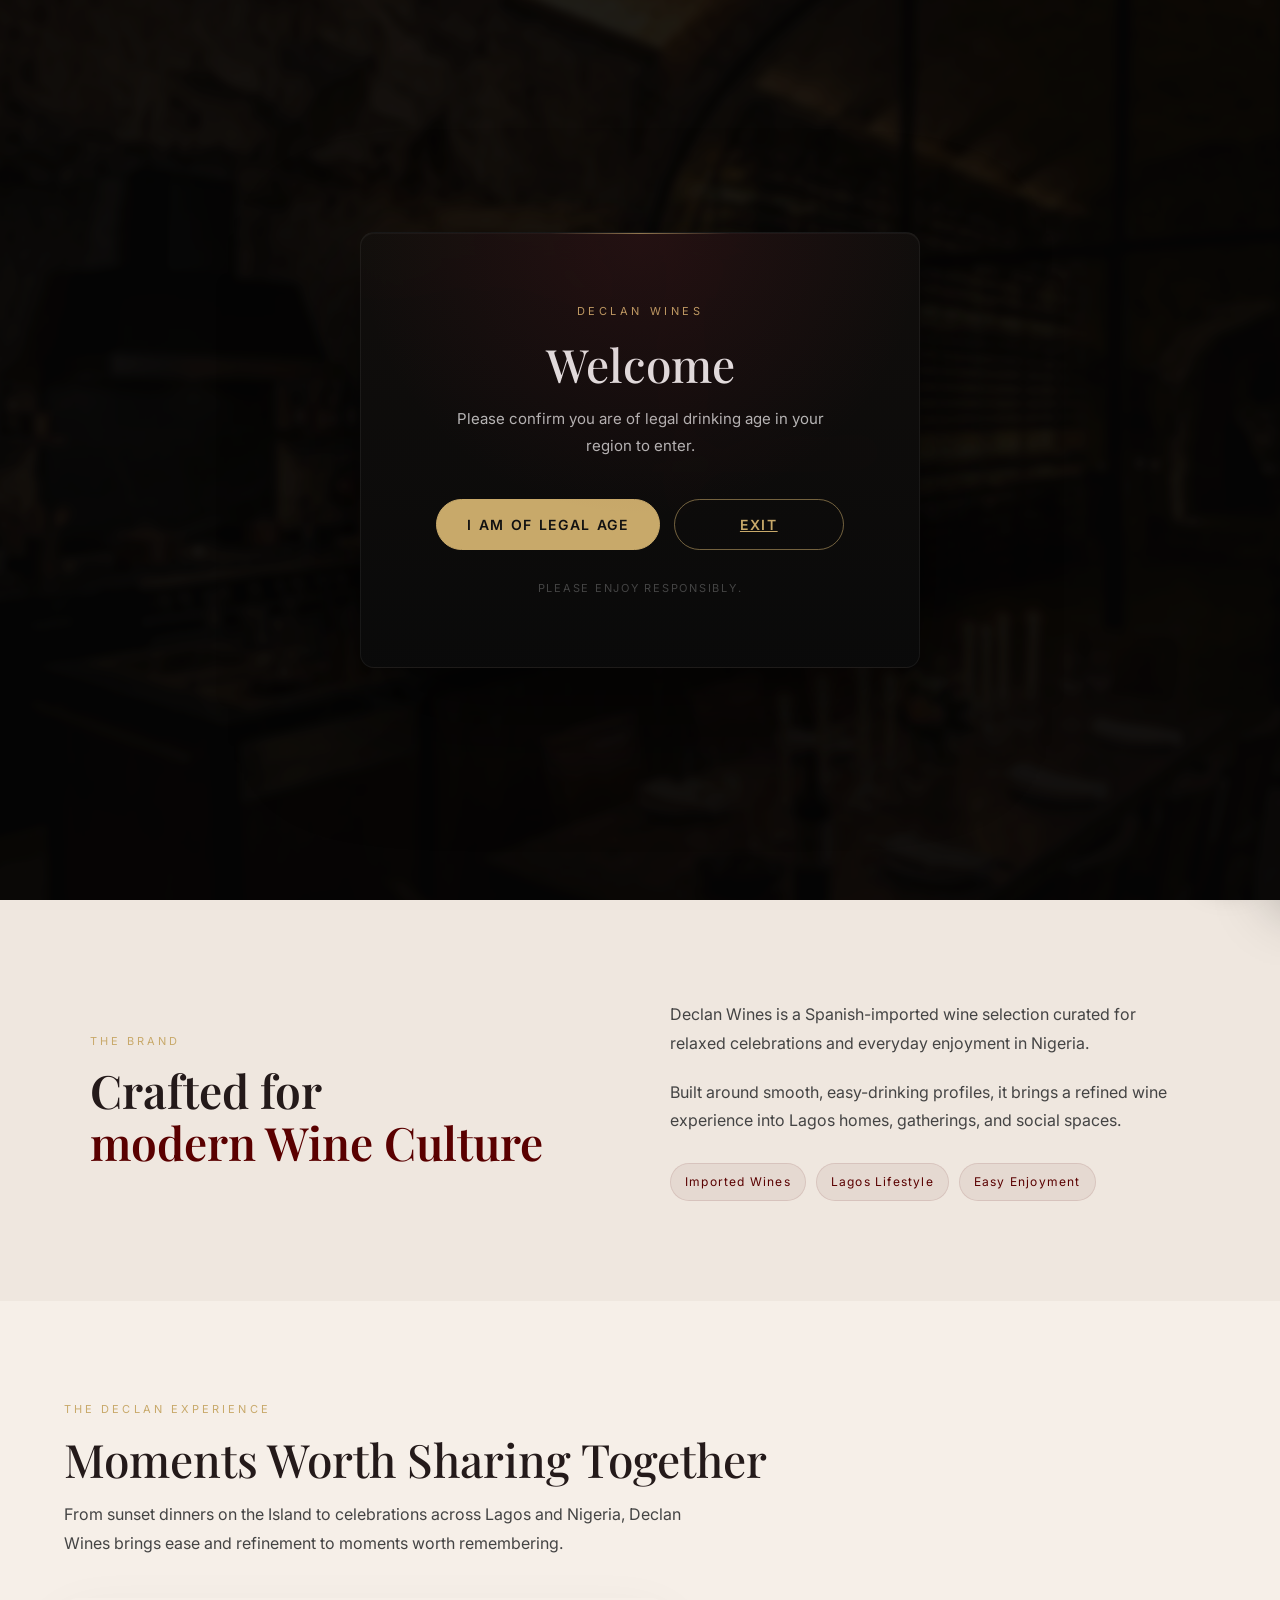
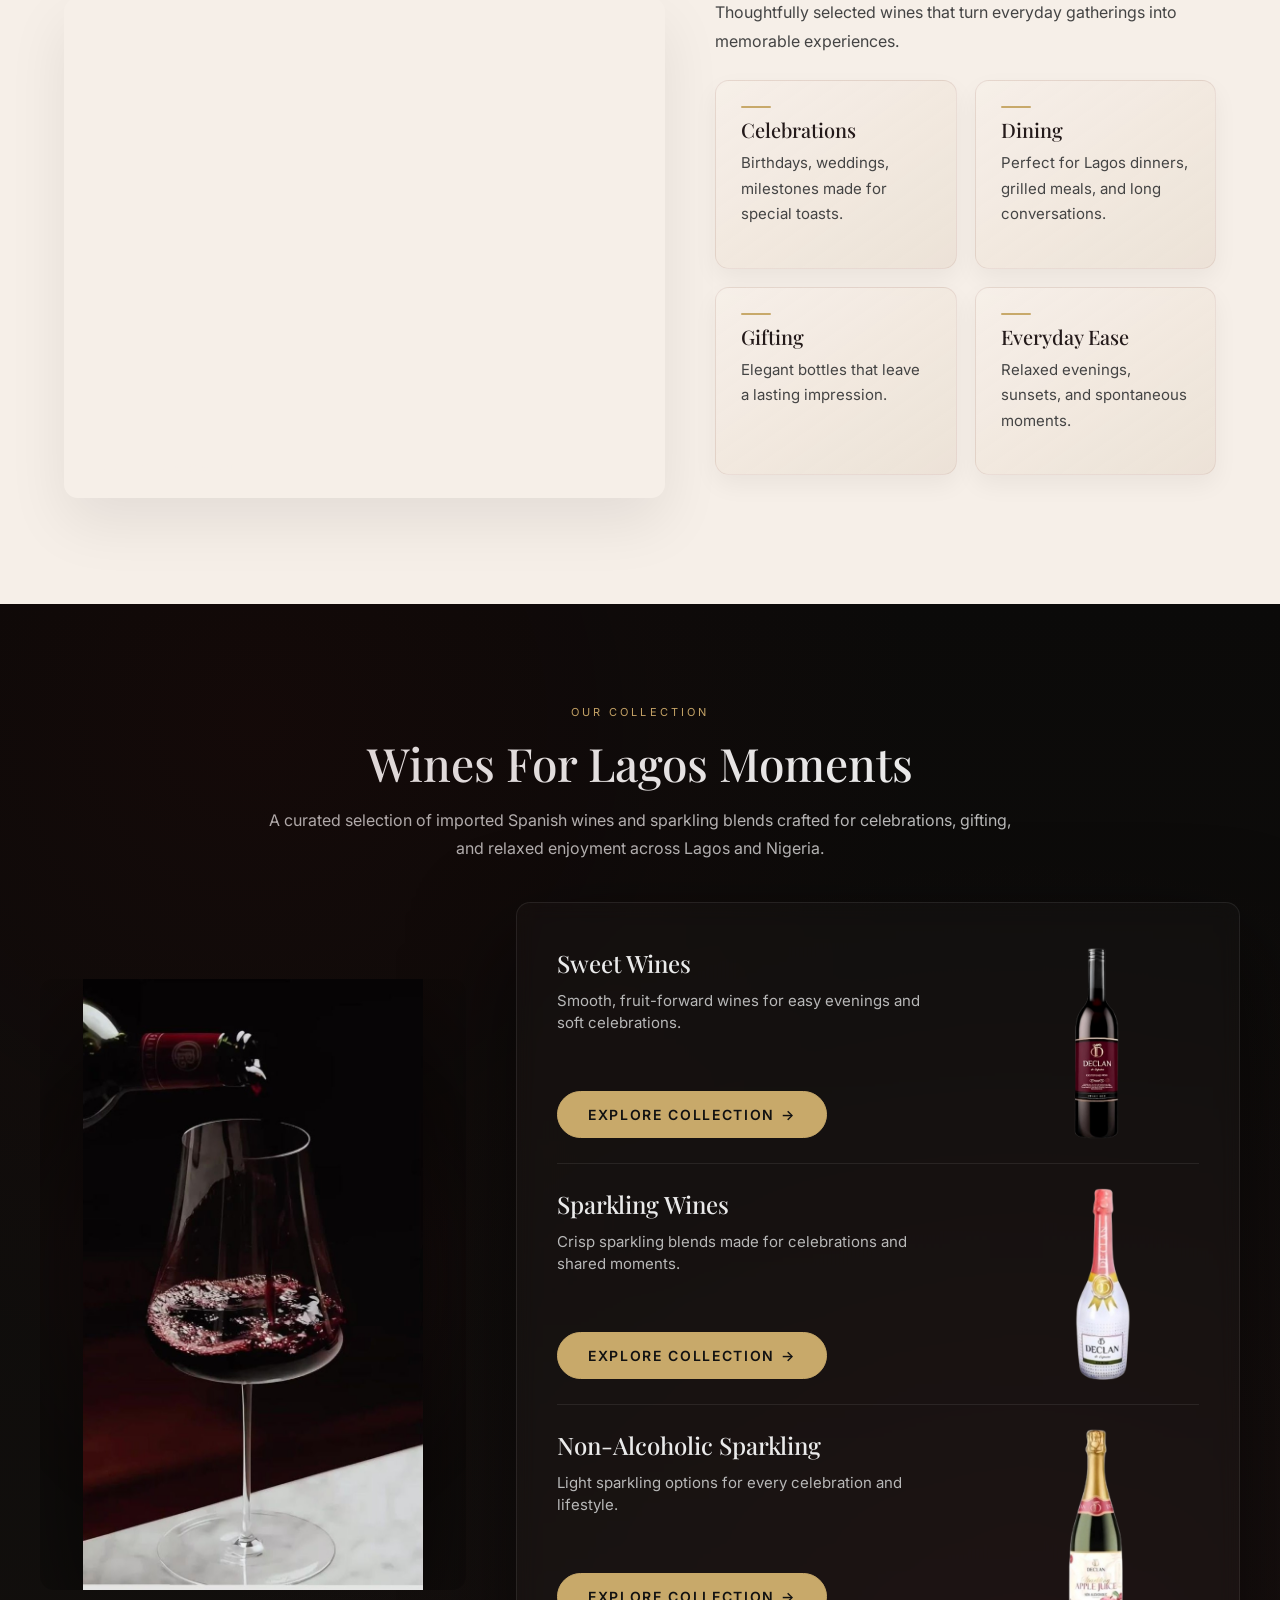
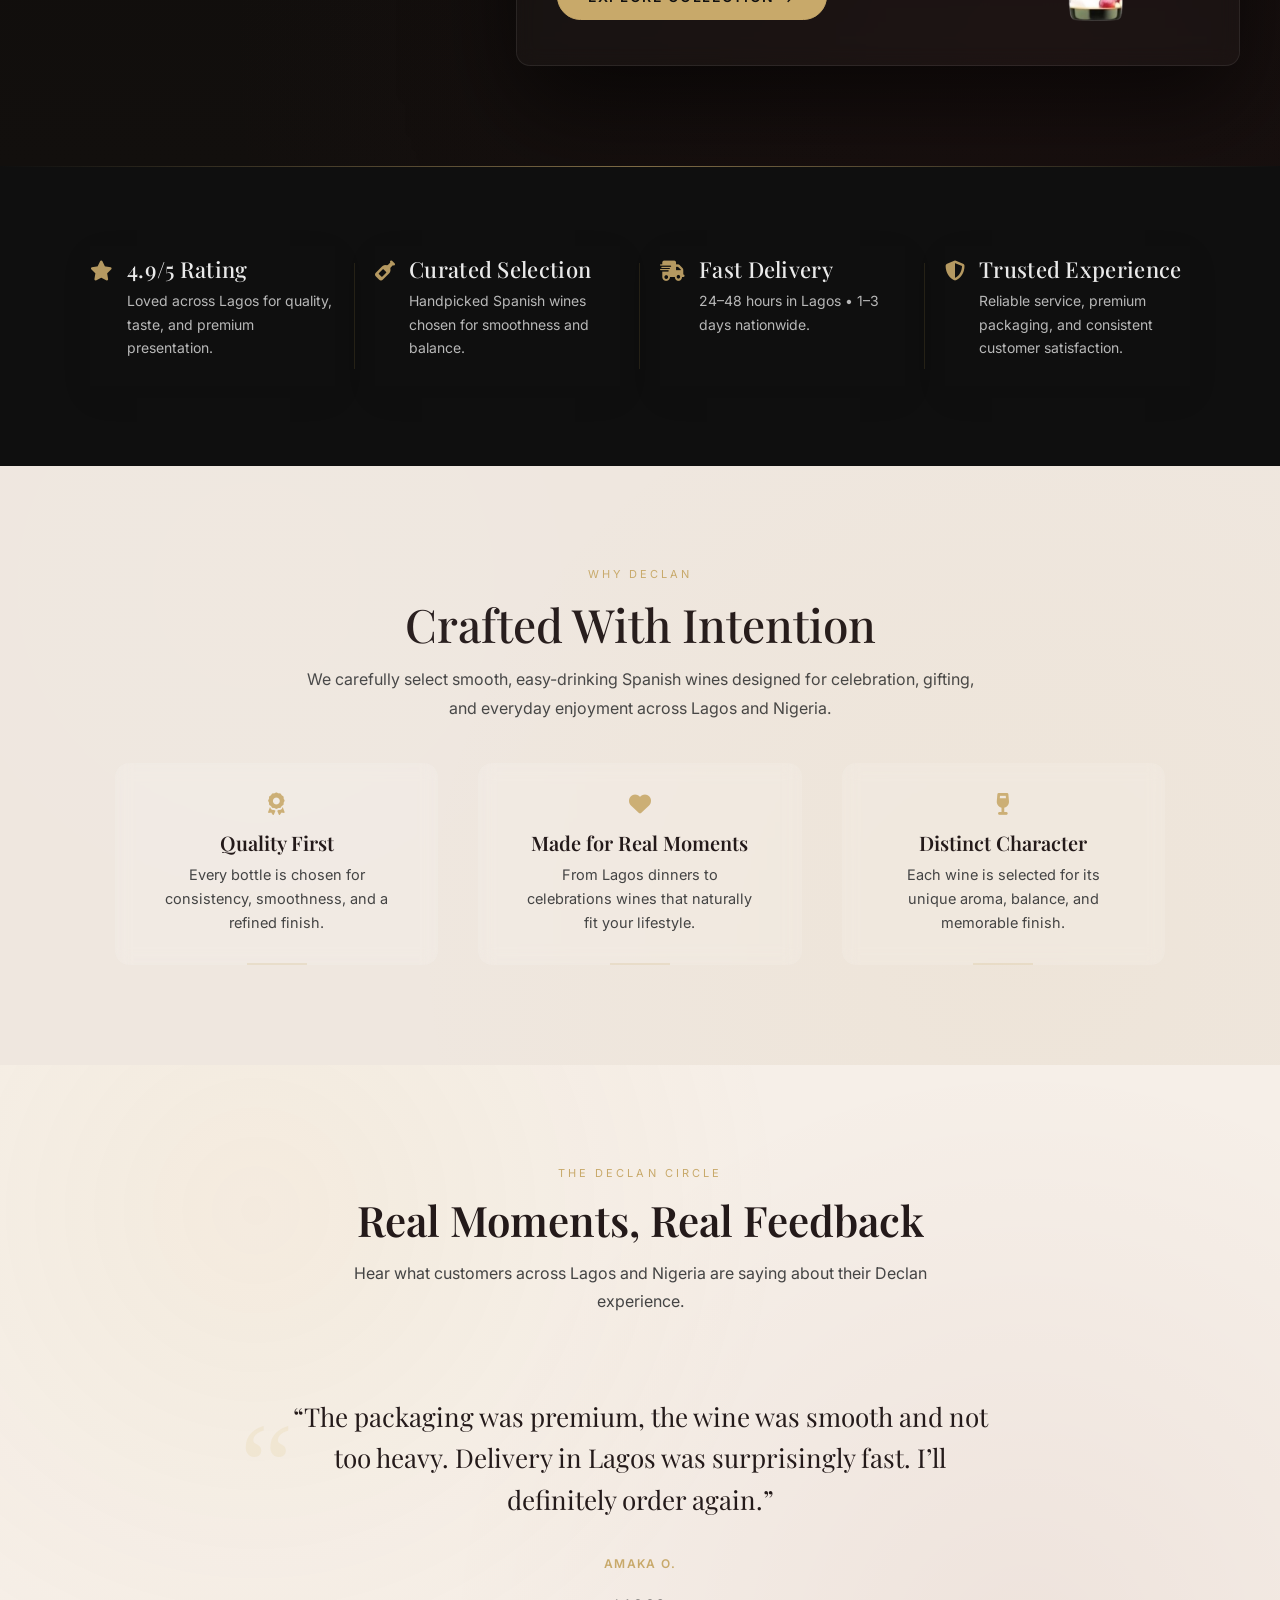
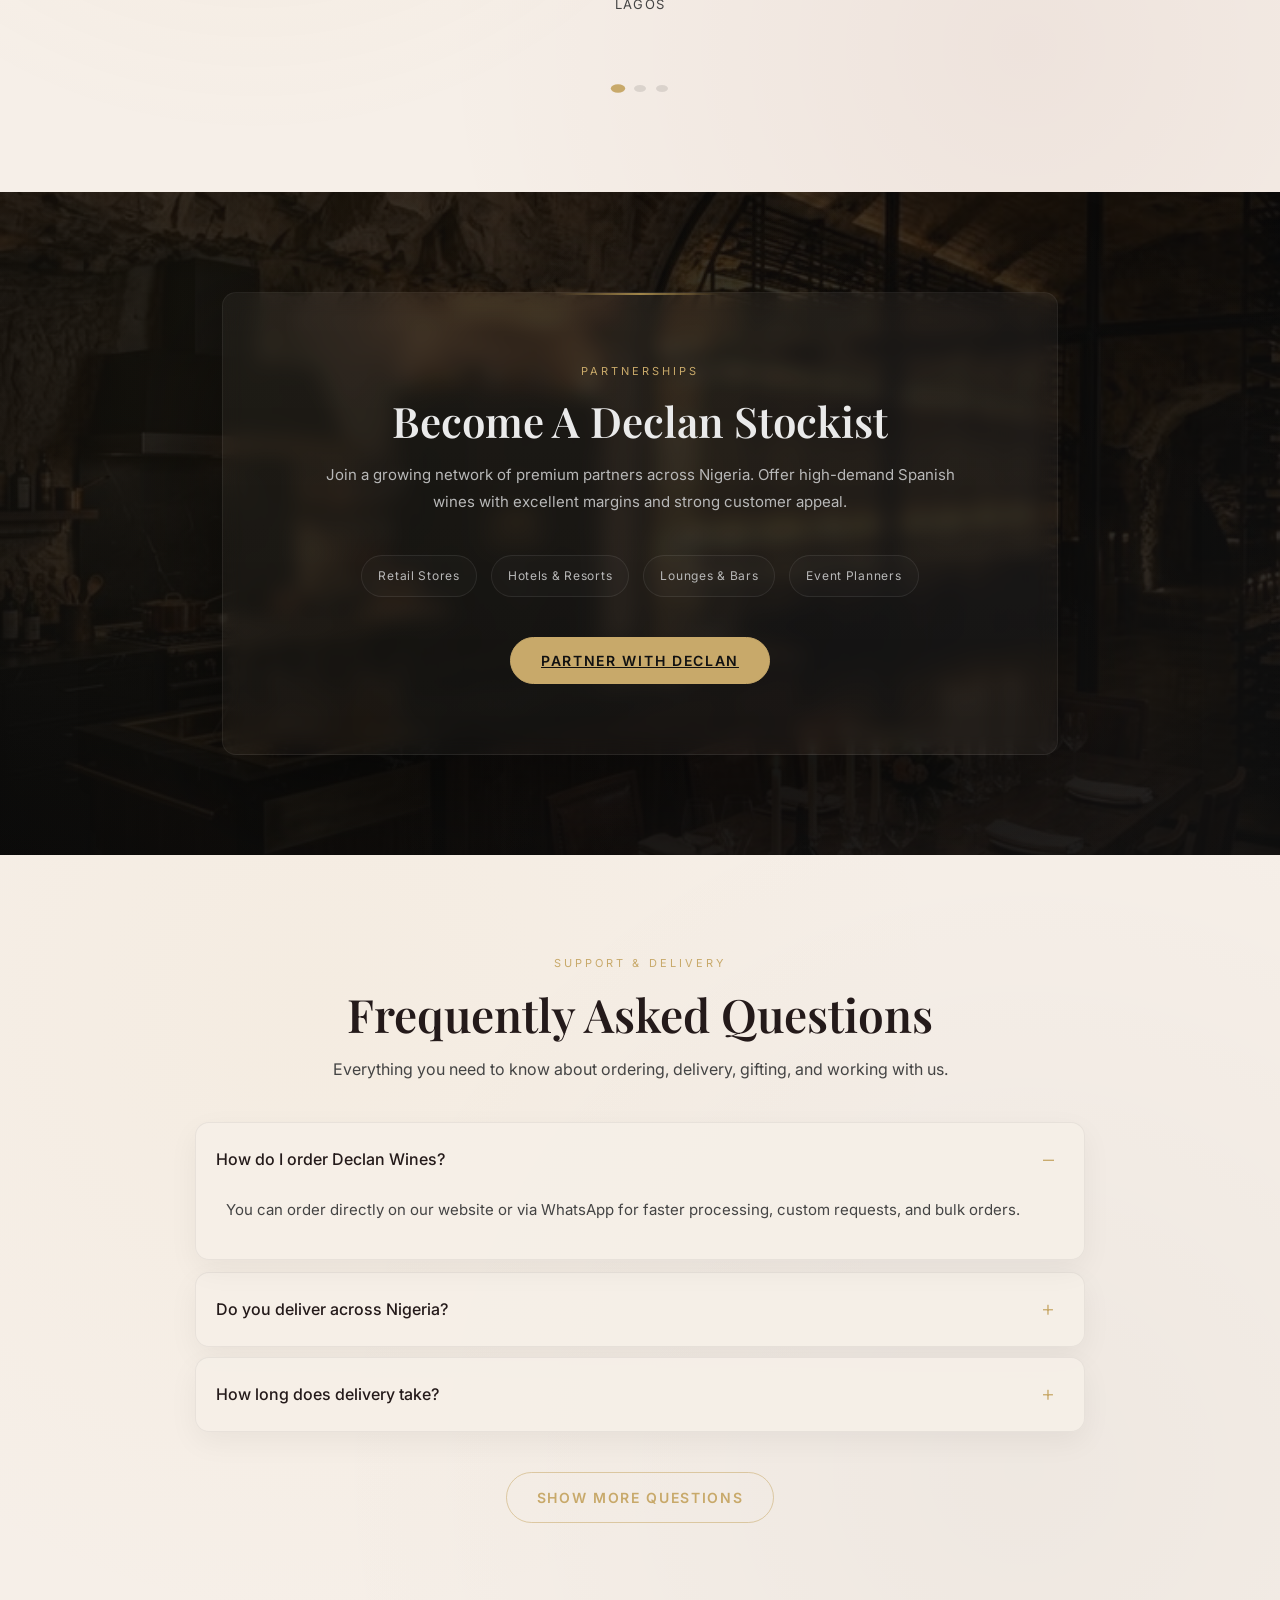
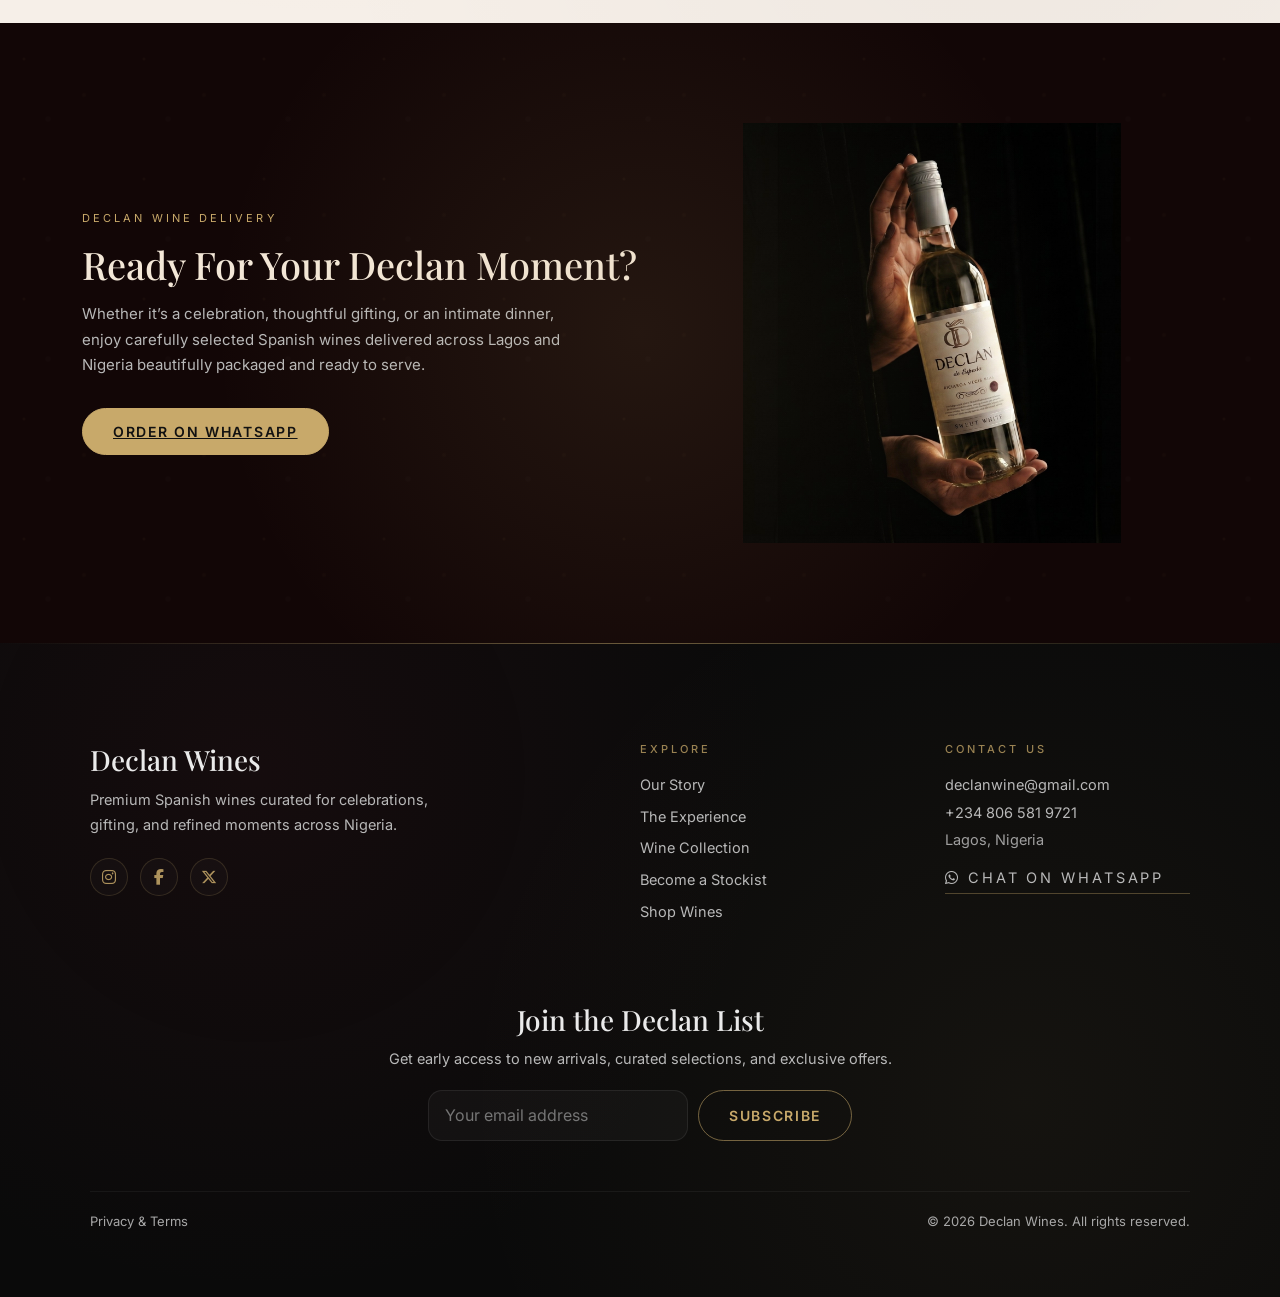
==== commit f96d7ba8: "Update index.html" ====
--- a/index.html
+++ b/index.html
@@ -1109,11 +1109,11 @@
   <!-- BOTTOM -->
   <div class="footer-bottom">
 
+    <nav class="footer-mini-links">
+      <a href="legal.html">Privacy & Terms</a>
+    </nav>
+
     <p>© 2026 Declan Wines. All rights reserved.</p>
-
-    <nav class="footer-mini-links">
-      <a href="legal.html">Legal Information</a>
-    </nav>
 
   </div>
 
--- a/style/home.css
+++ b/style/home.css
@@ -58,16 +58,27 @@
    (we will refine later, no structure logic yet)
 ========================= */
 
-section {
-  opacity: 0;
-  transform: translateY(30px);
-  transition: opacity 0.5s ease, transform 0.5s ease;
-  will-change: opacity, transform;
-}
-
-section.visible {
-  opacity: 1;
-  transform: translateY(0);
+
+/* Prevent background scrolling when menu is open */
+body.no-scroll {
+  position: fixed;
+  width: 100%;
+  overflow: hidden;
+}
+
+/* Make sure menu is above everything */
+.mobile-menu {
+  z-index: 10000;
+}
+
+
+/* Prevent any scroll while menu is open */
+body {
+  transition: none;
+}
+
+.mobile-menu {
+  transition: right 0.4s cubic-bezier(0.77, 0, 0.18, 1);
 }
 
 .hero,
@@ -212,6 +223,17 @@
 }
 
 
+.reveal {
+  opacity: 0;
+  transform: translateY(30px);
+  transition: all 0.7s ease;
+}
+
+.reveal.show {
+  opacity: 1;
+  transform: translateY(0);
+}
+
 /* ================= HEADER ================= */
 
 .header{
@@ -360,7 +382,6 @@
     transform 0.25s ease,
     box-shadow 0.25s ease;
 }
-
 
 .header .shop-btn:hover{
   background: var(--accent-gold);
@@ -603,7 +624,7 @@
 
 .hero .btn-primary{
   padding: 14px 30px;
-  font-size: 12px;
+  font-size: 13px;
   letter-spacing: 0.14em;
 }
 
@@ -616,7 +637,7 @@
 
 .hero-meta span{
   padding: 10px 14px;
-  font-size: 11px;
+  font-size: 13px;
   border-radius: 999px;
   background: rgba(255,255,255,0.05);
   border:
@@ -1680,25 +1701,27 @@
 .faq{
   padding:100px 40px;
   background:var(--bg-warm);
-  position: relative;
-  overflow: hidden;
-}
-
-.faq::before {
-  content: "";
-  position: absolute;
-  inset: 0;
+  position:relative;
+  overflow:hidden;
+}
+
+.faq::before{
+  content:"";
+  position:absolute;
+  inset:0;
   background:
     radial-gradient(circle at 25% 20%, rgba(214,178,94,0.05), transparent 55%),
     radial-gradient(circle at 80% 80%, rgba(0,0,0,0.03), transparent 60%);
-  pointer-events: none;
+  pointer-events:none;
 }
 
 .faq .faq-container{
   max-width:890px;
   margin:auto;
-  position: relative;
-}
+  position:relative;
+}
+
+/* ================= HEADER ================= */
 
 .faq .faq-header{
   text-align:center;
@@ -1714,8 +1737,8 @@
   line-height:1.15;
   color:var(--text-dark);
   margin-bottom:15px;
-  text-transform: capitalize;
-  font-weight: 600;
+  text-transform:capitalize;
+  font-weight:600;
 }
 
 .faq .faq-header p{
@@ -1723,25 +1746,28 @@
   font-size:16px;
   line-height:1.8;
   max-width:680px;
-  margin: 0 auto;
+  margin:0 auto;
 }
 
 .faq .faq-list{
   display:flex;
   flex-direction:column;
-  gap:16px;
+}
+
+.faq .faq-card:not(:last-child){
+  margin-bottom:10px;
 }
 
 .faq .faq-card{
-  background: rgba(246, 239, 232, 0.92); /* warm paper surface */
-  border: 1px solid rgba(0,0,0,0.06);
+  background:rgba(246,239,232,0.92);
+  border:1px solid rgba(0,0,0,0.06);
   border-radius:var(--radius-md);
-  box-shadow: 0 10px 30px rgba(0,0,0,0.05);
+  box-shadow:0 10px 30px rgba(0,0,0,0.05);
   overflow:hidden;
   transition:
-  border-color .4s ease,
-  transform .4s ease,
-  background .4s ease;
+    border-color .4s ease,
+    transform .4s ease,
+    background .4s ease;
 }
 
 .faq .faq-card:hover{
@@ -1758,21 +1784,24 @@
   background:none;
   border:none;
   text-align:left;
-  padding:22px 90px 22px 20px; /* increased right padding */
+  padding:22px 20px;
   cursor:pointer;
   color:var(--text-dark);
   font-size:16px;
   line-height:1.8;
   font-weight:500;
+  padding-right: 20px !important;
   position:relative;
 }
 
 .faq .faq-question::after{
   content:"+";
   position:absolute;
-  right:28px;
+  right:24px;
   top:50%;
   transform:translateY(-50%);
+  width:24px;
+  text-align:center;
   font-size:22px;
   font-weight:300;
   color:var(--accent-gold);
@@ -1786,15 +1815,15 @@
 .faq .faq-answer{
   max-height:0;
   overflow:hidden;
-  color: var(--text-muted);
+  color:var(--text-muted);
   opacity:0;
-  line-height: 1.8;
+  line-height:1.8;
+  font-size:15px;
   padding:0 20px;
-  font-size: 15px;
   transition:
-  max-height .7s cubic-bezier(.22,.61,.36,1),
-  opacity .5s ease,
-  padding .5s ease;
+    max-height .7s cubic-bezier(.22,.61,.36,1),
+    opacity .5s ease,
+    padding .5s ease;
 }
 
 .faq .faq-card.active .faq-answer{
@@ -1806,17 +1835,17 @@
 .faq .faq-card.hidden{
   max-height:0;
   opacity:0;
-  transform:translateY(-25px);
+  transform:translateY(-15px);
   pointer-events:none;
   overflow:hidden;
-  padding: 0;
+  padding:0;
   margin:0;
   border:none;
-  box-shadow: none;
+  box-shadow:none;
   transition:
-  max-height .8s cubic-bezier(.22,.61,.36,1),
-  opacity .5s ease,
-  transform .7s ease;
+    max-height .8s cubic-bezier(.22,.61,.36,1),
+    opacity .5s ease,
+    transform .7s ease;
 }
 
 .faq .faq-card.show{
@@ -1826,6 +1855,10 @@
   pointer-events:auto;
   border:1px solid rgba(0,0,0,0.06);
   box-shadow:var(--shadow-soft);
+}
+
+.faq .faq-card.show:not(:last-child){
+  margin-bottom:14px;
 }
 
 .faq .faq-toggle{
@@ -2125,7 +2158,8 @@
 .footer .footer-mini-links a {
   color: var(--text-secondary);
   text-decoration: none;
-  transition: 0.35s ease;
+  transition: 0.35s ease;  
+  font-size: 13px;
 }
 
 .footer .footer-mini-links a:hover {
@@ -2298,6 +2332,7 @@
 .age-gate-actions .btn-primary,
 .age-gate-actions .btn-secondary{
   min-width:170px;
+  justify-content: center;
 }
 
 .age-gate-modal small{
@@ -2572,8 +2607,7 @@
 
   .about,
   .lifestyle .lifestyle-content,
-  .wine .wine-layout,
-  .shop .cta-grid {
+  .wine .wine-layout {
     grid-template-columns: 1fr;
     gap: 40px;
   }
@@ -2617,11 +2651,13 @@
 
   .shop .cta-visual{
     order:-1;
-  }
-
- .shop .cta-grid{
+    height: auto;
+  }
+
+  .shop .cta-grid {
+    grid-template-columns: 1fr;
+    gap: 40px;
     justify-items:left;
-    gap: 20px;
   }
 }
 
@@ -2955,7 +2991,7 @@
   }
 
   .hero .eyebrow{
-    font-size:9px;
+    font-size:9.5px;
     margin-bottom:14px;
   }
 
@@ -3203,6 +3239,7 @@
 
   .hero .btn-primary{
     max-width:280px;
+    padding:10px 26px;
   }
 
   .hero-meta{
@@ -3348,6 +3385,7 @@
   }
 }
 
+
 @media (max-width: 480px) {
   .header{
     height:68px;
@@ -3375,7 +3413,7 @@
   }
 
   .hero .eyebrow{
-    font-size:8px;
+    font-size:11px;
     letter-spacing:0.22em;
   }
 
@@ -3419,15 +3457,6 @@
   .testimonials .testimonial-quote { 
     font-size: 20px; 
   }
-
-  .floating-buttons { 
-    right: 15px; 
-    bottom: 15px; 
-  }
-  .float-btn { 
-    width: 48px; 
-    height: 48px; 
-  }
 }
 
 @media (max-width: 400px) {
@@ -3492,12 +3521,10 @@
 }
 
 @media (max-width:768px){
-  .age-gate{
-    width: 85vw;
-  }
-
   .age-gate-modal{
     padding:55px 28px;
+    width: 85vw;
+    margin: 0 auto;
   }
 
   .age-gate-modal h2{
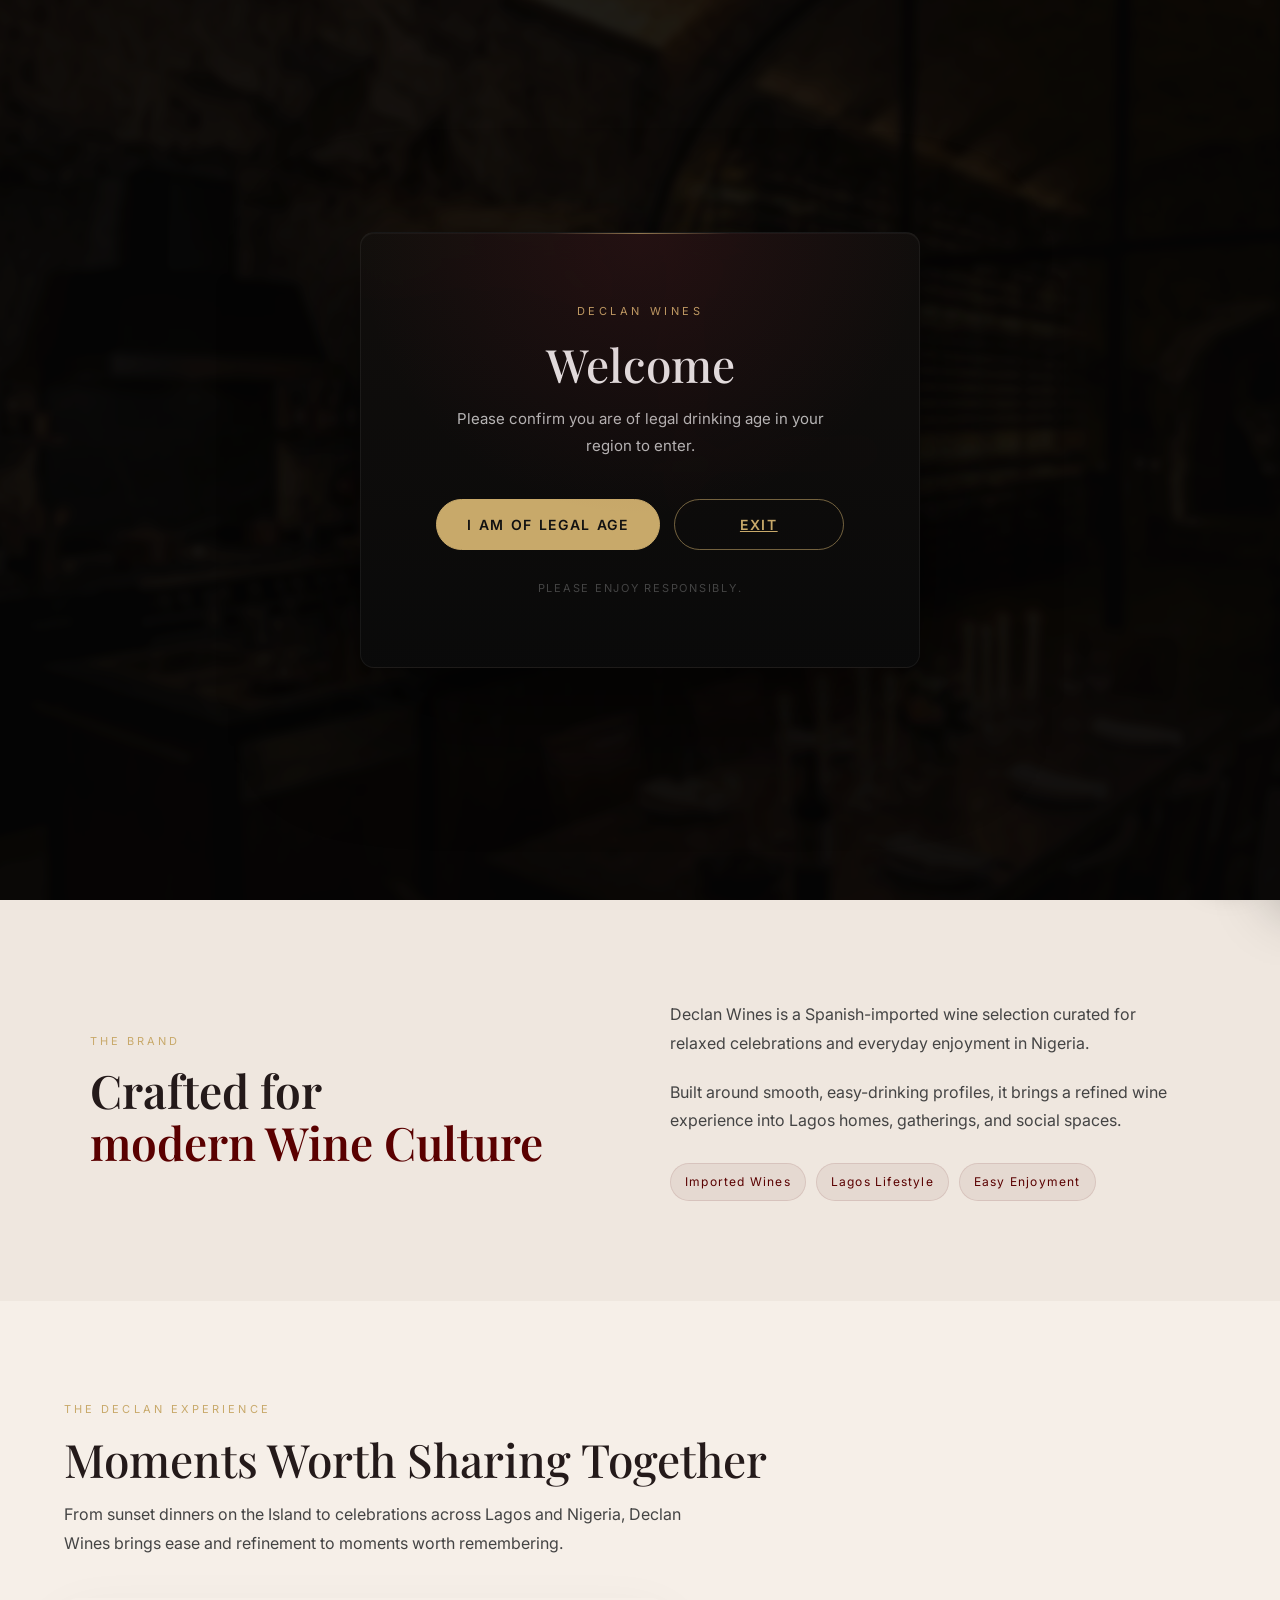
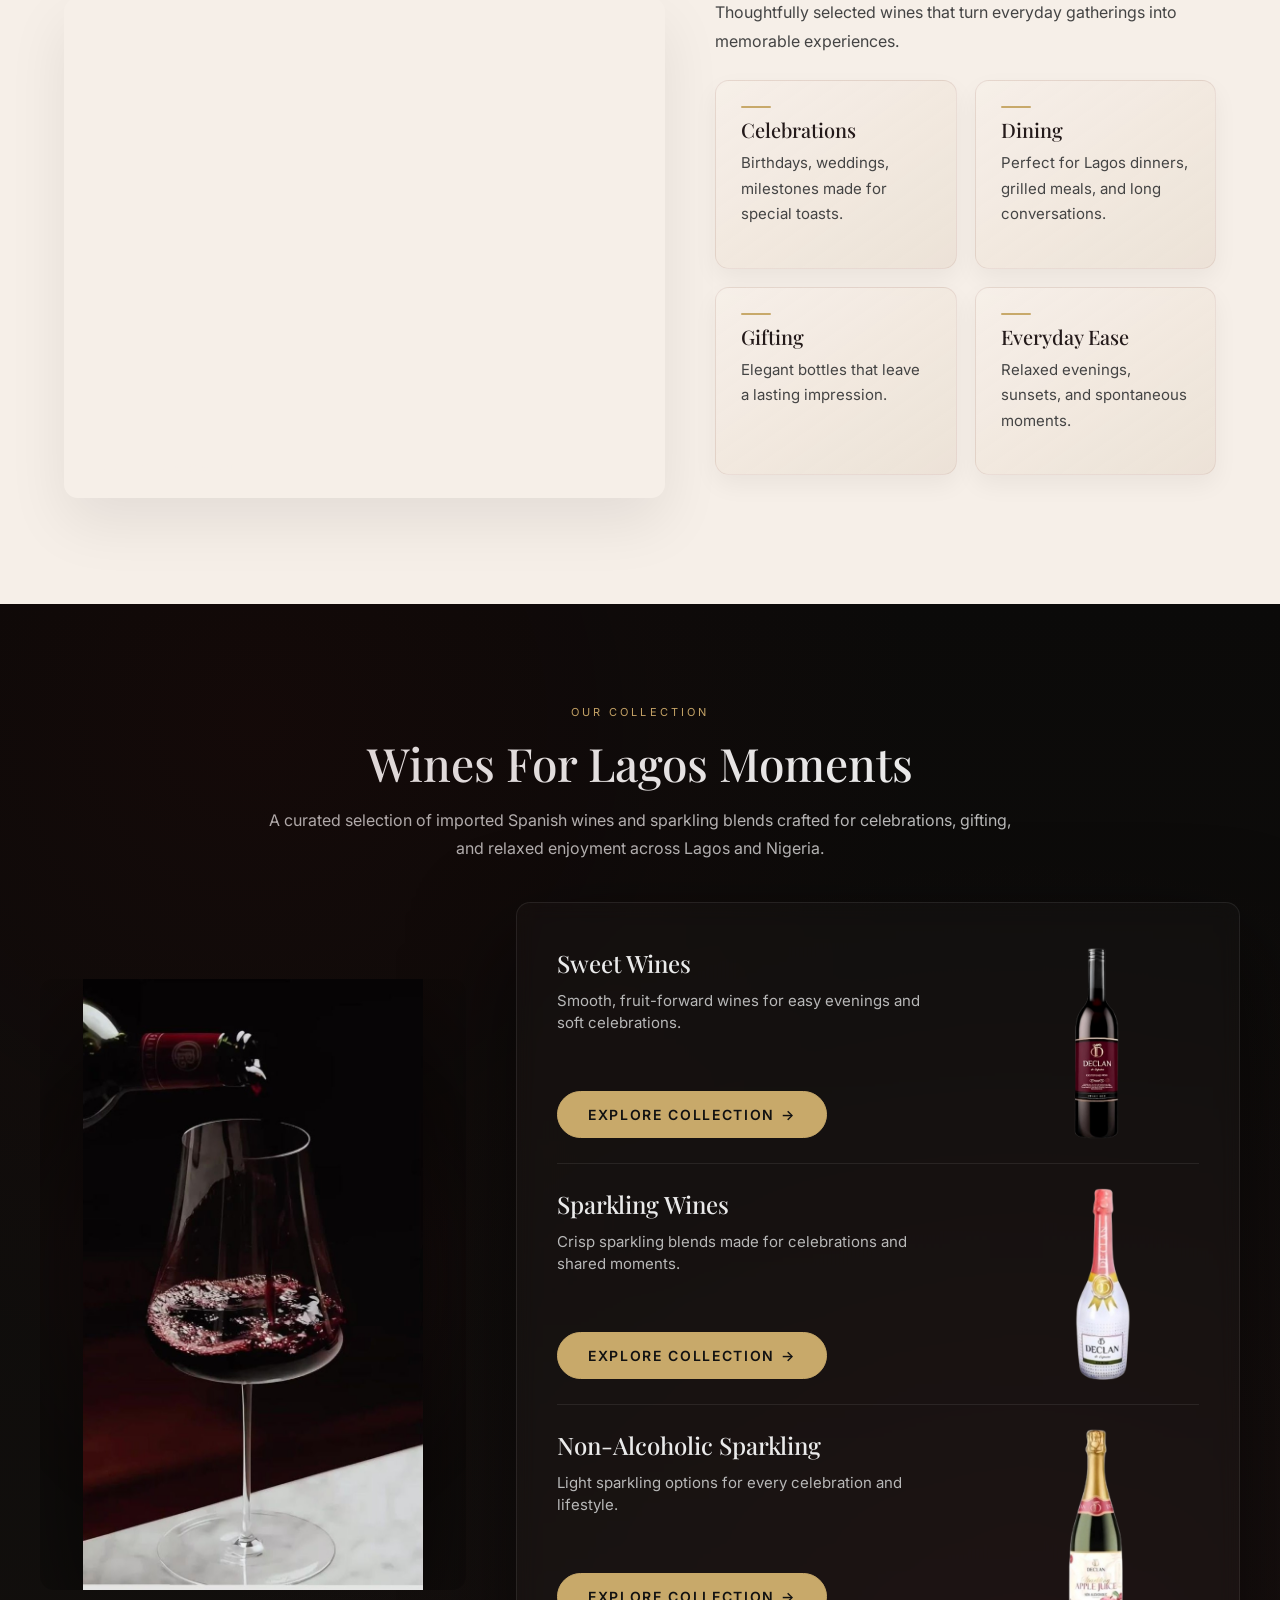
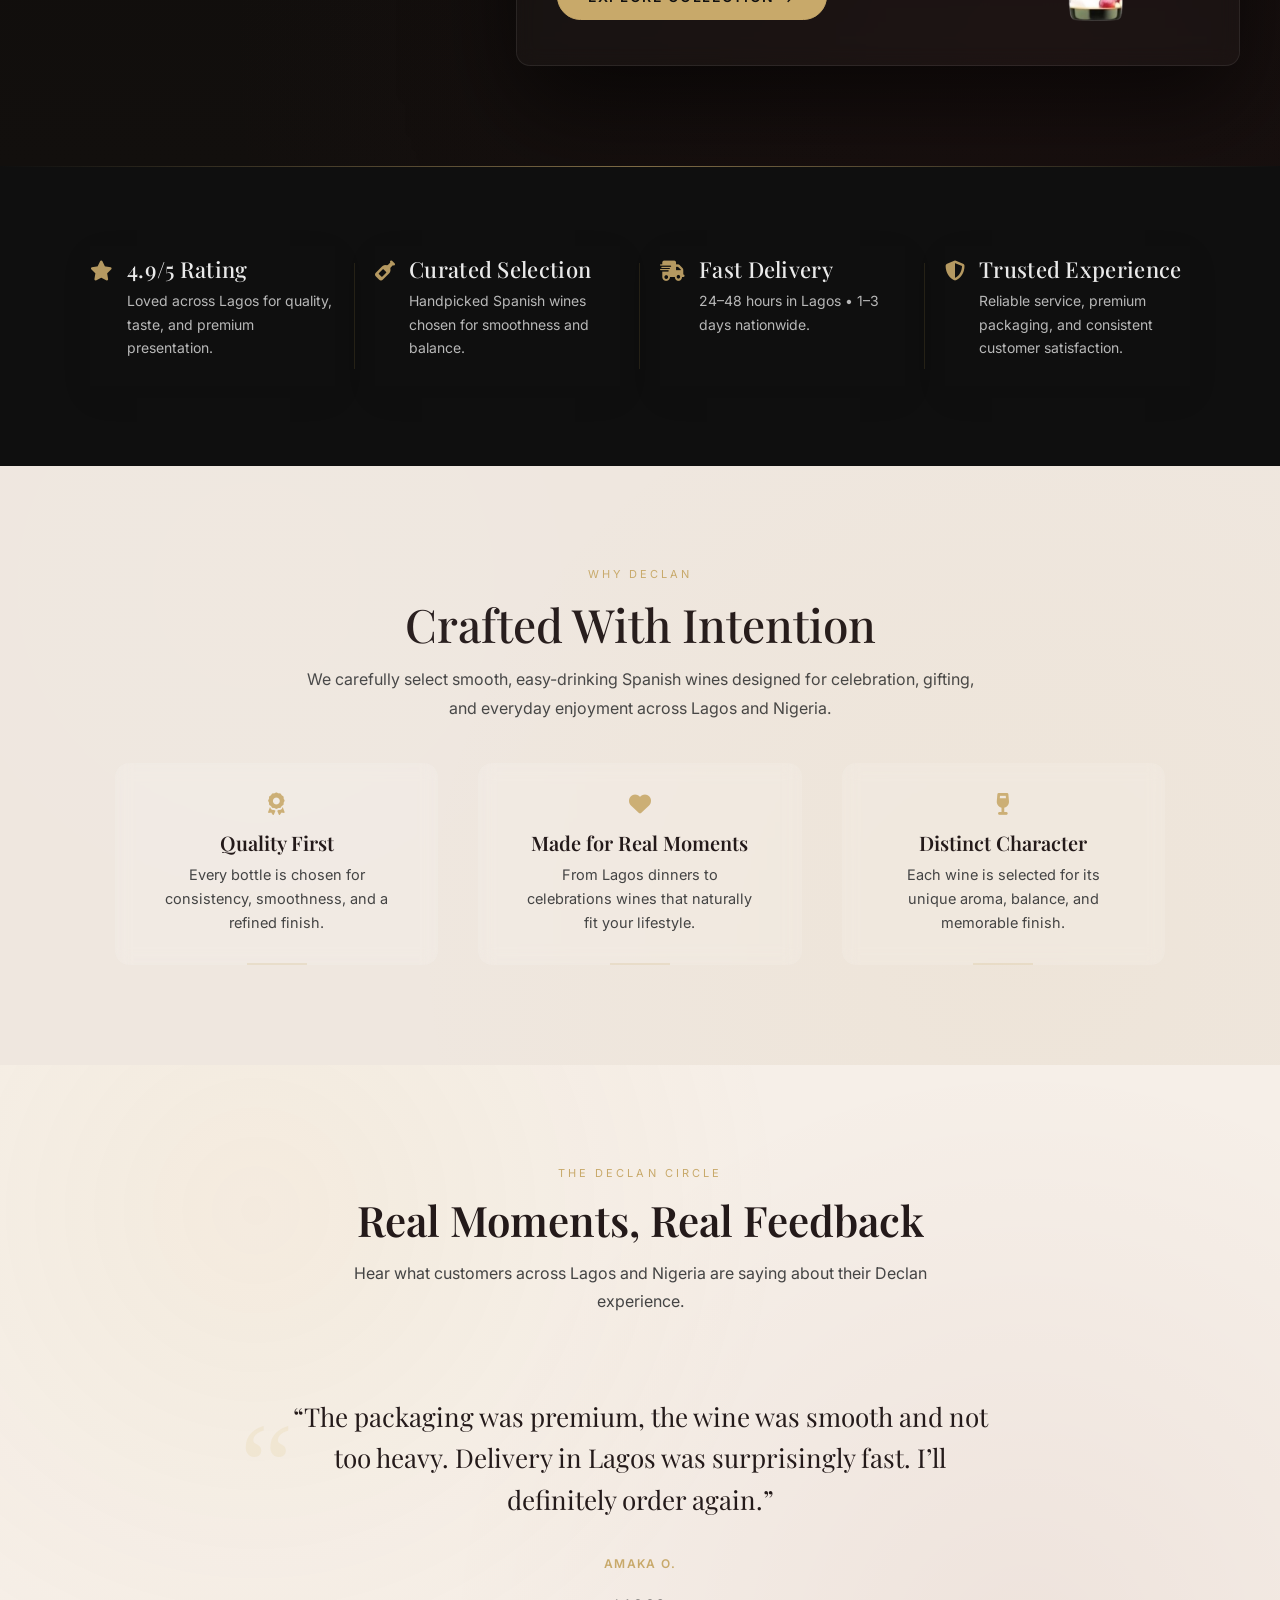
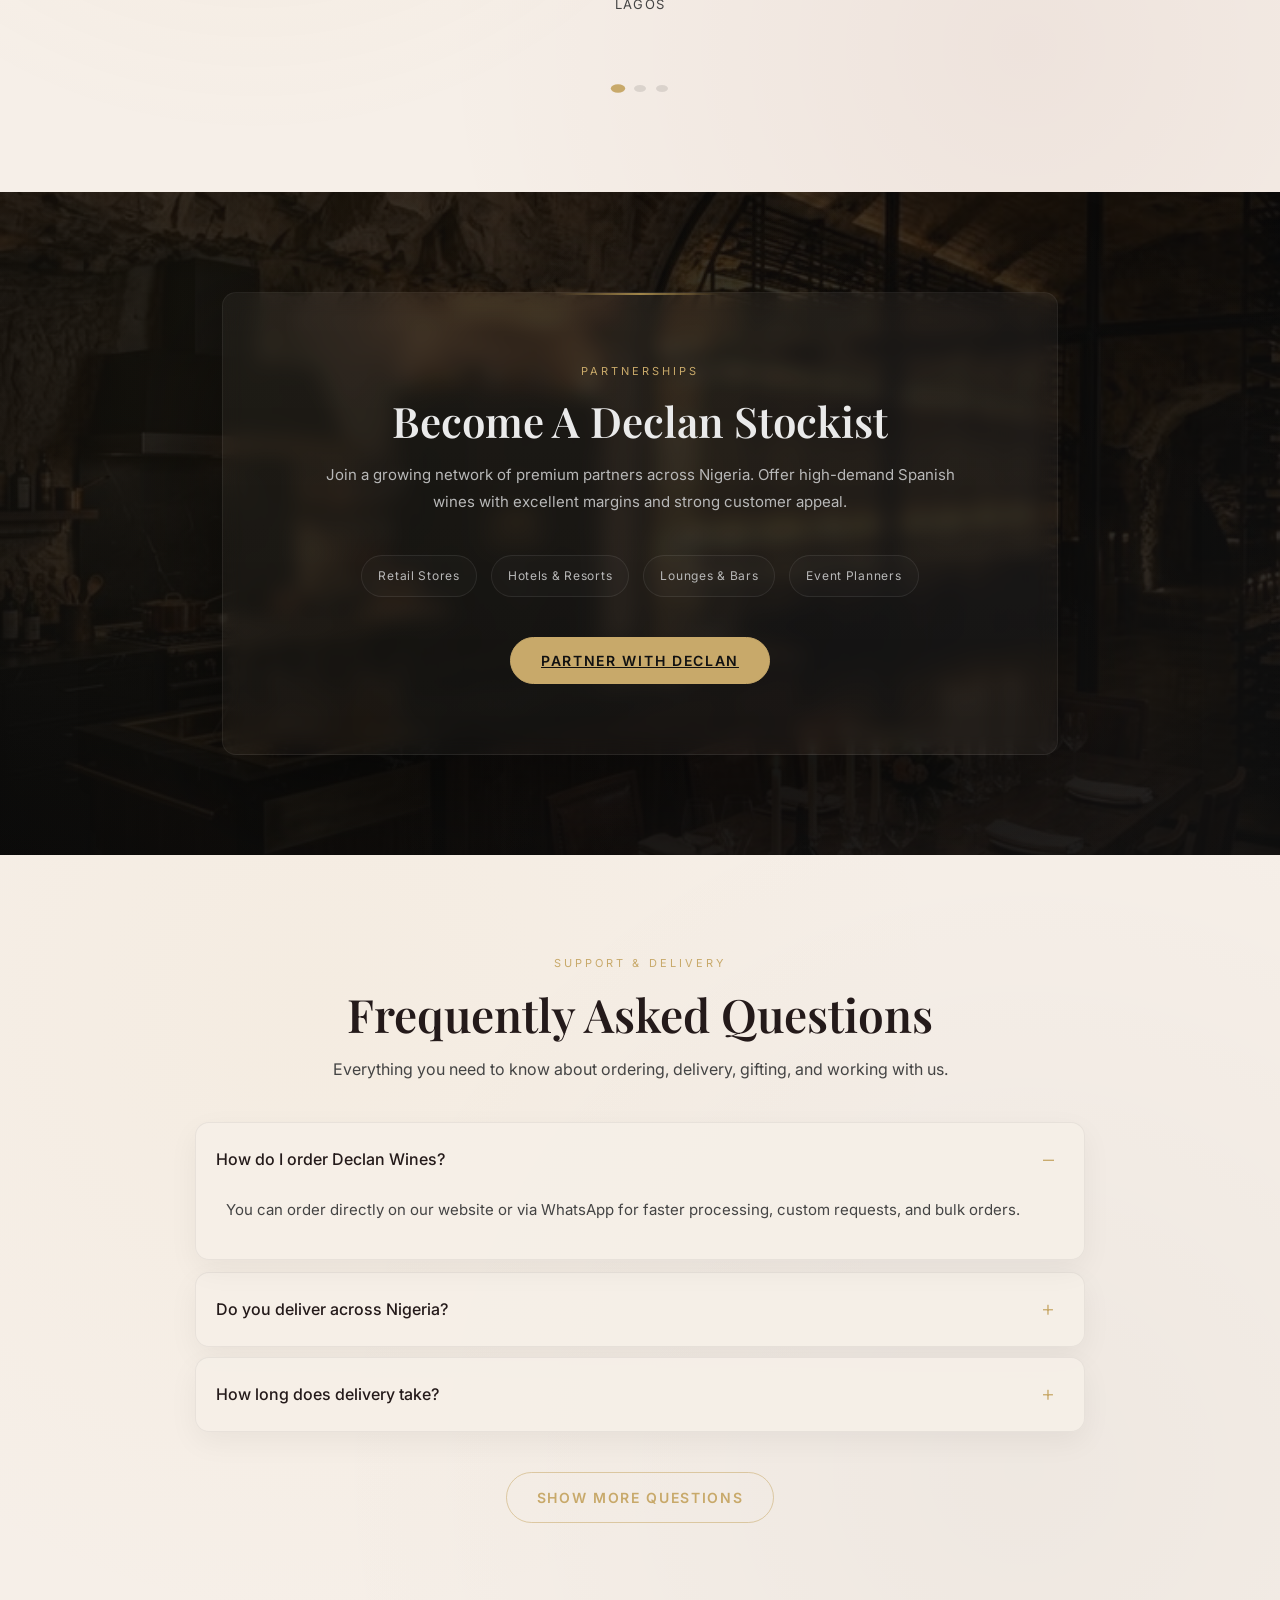
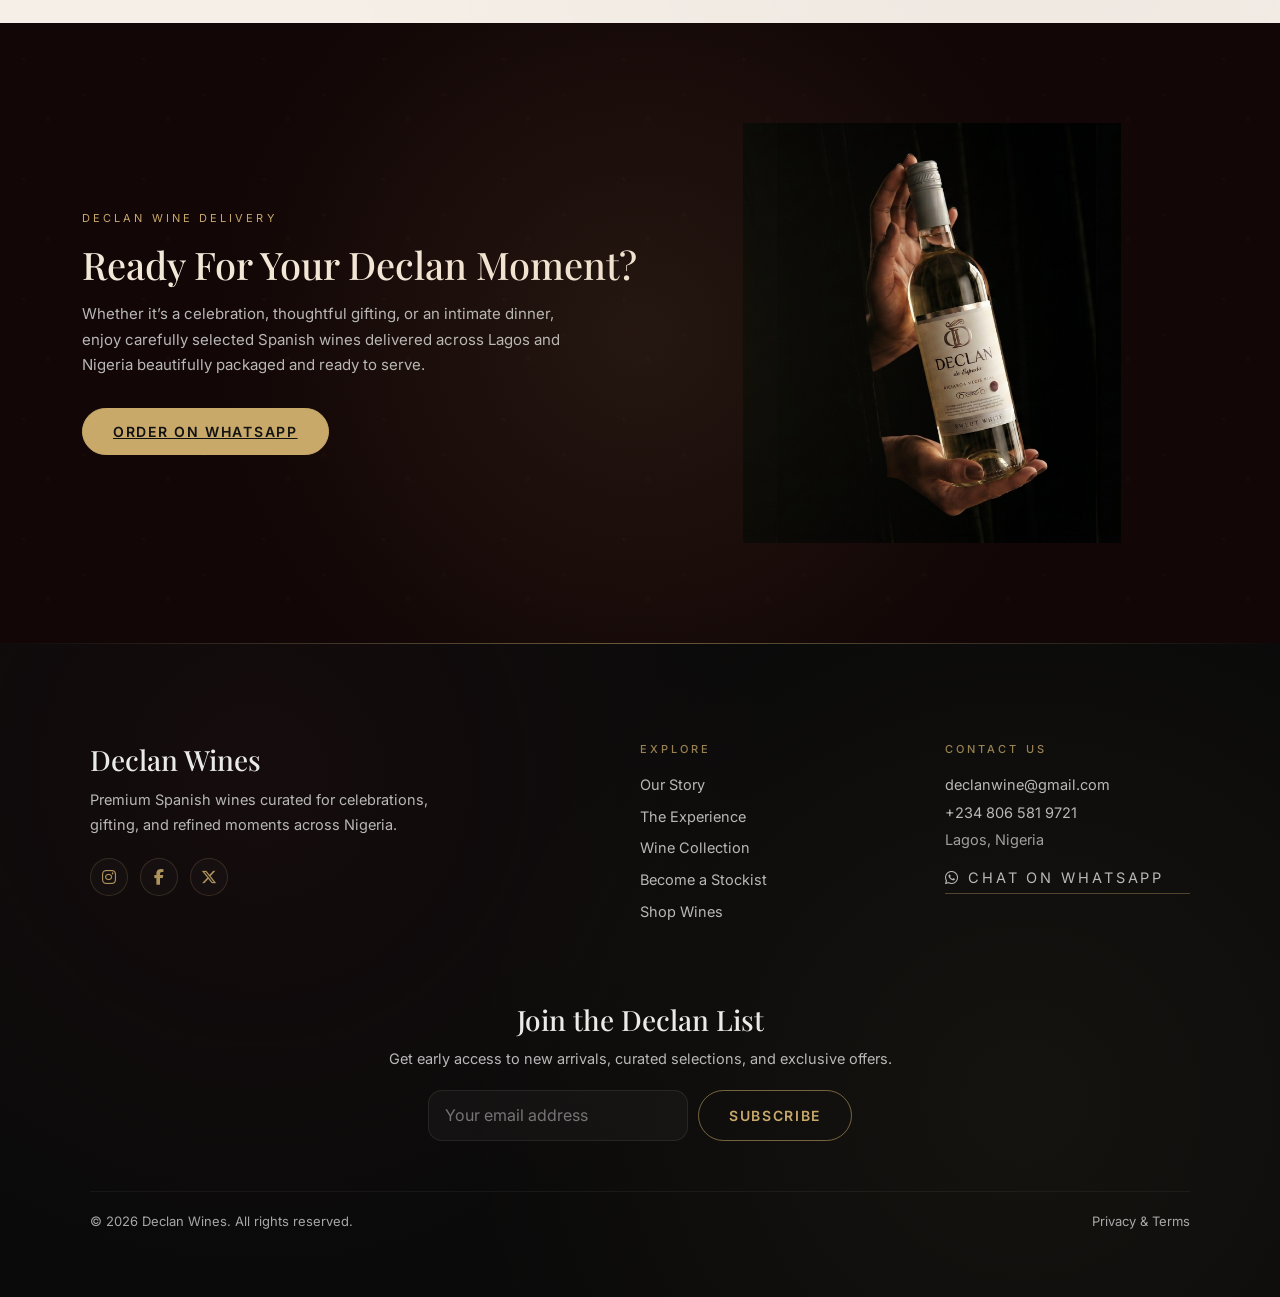
==== commit b56b195d: "Update index.html" ====
--- a/index.html
+++ b/index.html
@@ -1109,11 +1109,11 @@
   <!-- BOTTOM -->
   <div class="footer-bottom">
 
+    <p>© 2026 Declan Wines. All rights reserved.</p>
+
     <nav class="footer-mini-links">
       <a href="legal.html">Privacy & Terms</a>
     </nav>
-
-    <p>© 2026 Declan Wines. All rights reserved.</p>
 
   </div>
 
--- a/style/home.css
+++ b/style/home.css
@@ -2944,6 +2944,10 @@
     margin: 60px auto 0;
   }
 
+  .footer .footer-bottom p{
+    order: 1;
+  }
+
   .footer .footer-mini-links,
   .footer .footer-bottom p{
     justify-content: center;
@@ -3161,7 +3165,7 @@
   }
 
   .footer {
-    padding: 60px 20px 40px;
+    padding: 60px 20px 20px;
   }
 
   .footer .footer-brand h3 {
@@ -3179,6 +3183,10 @@
 
   .footer .footer-newsletter p {
     max-width: 85vw;
+  }
+
+  .footer .footer-mini-links a{
+    font-size: 14px;
   }
 }
 
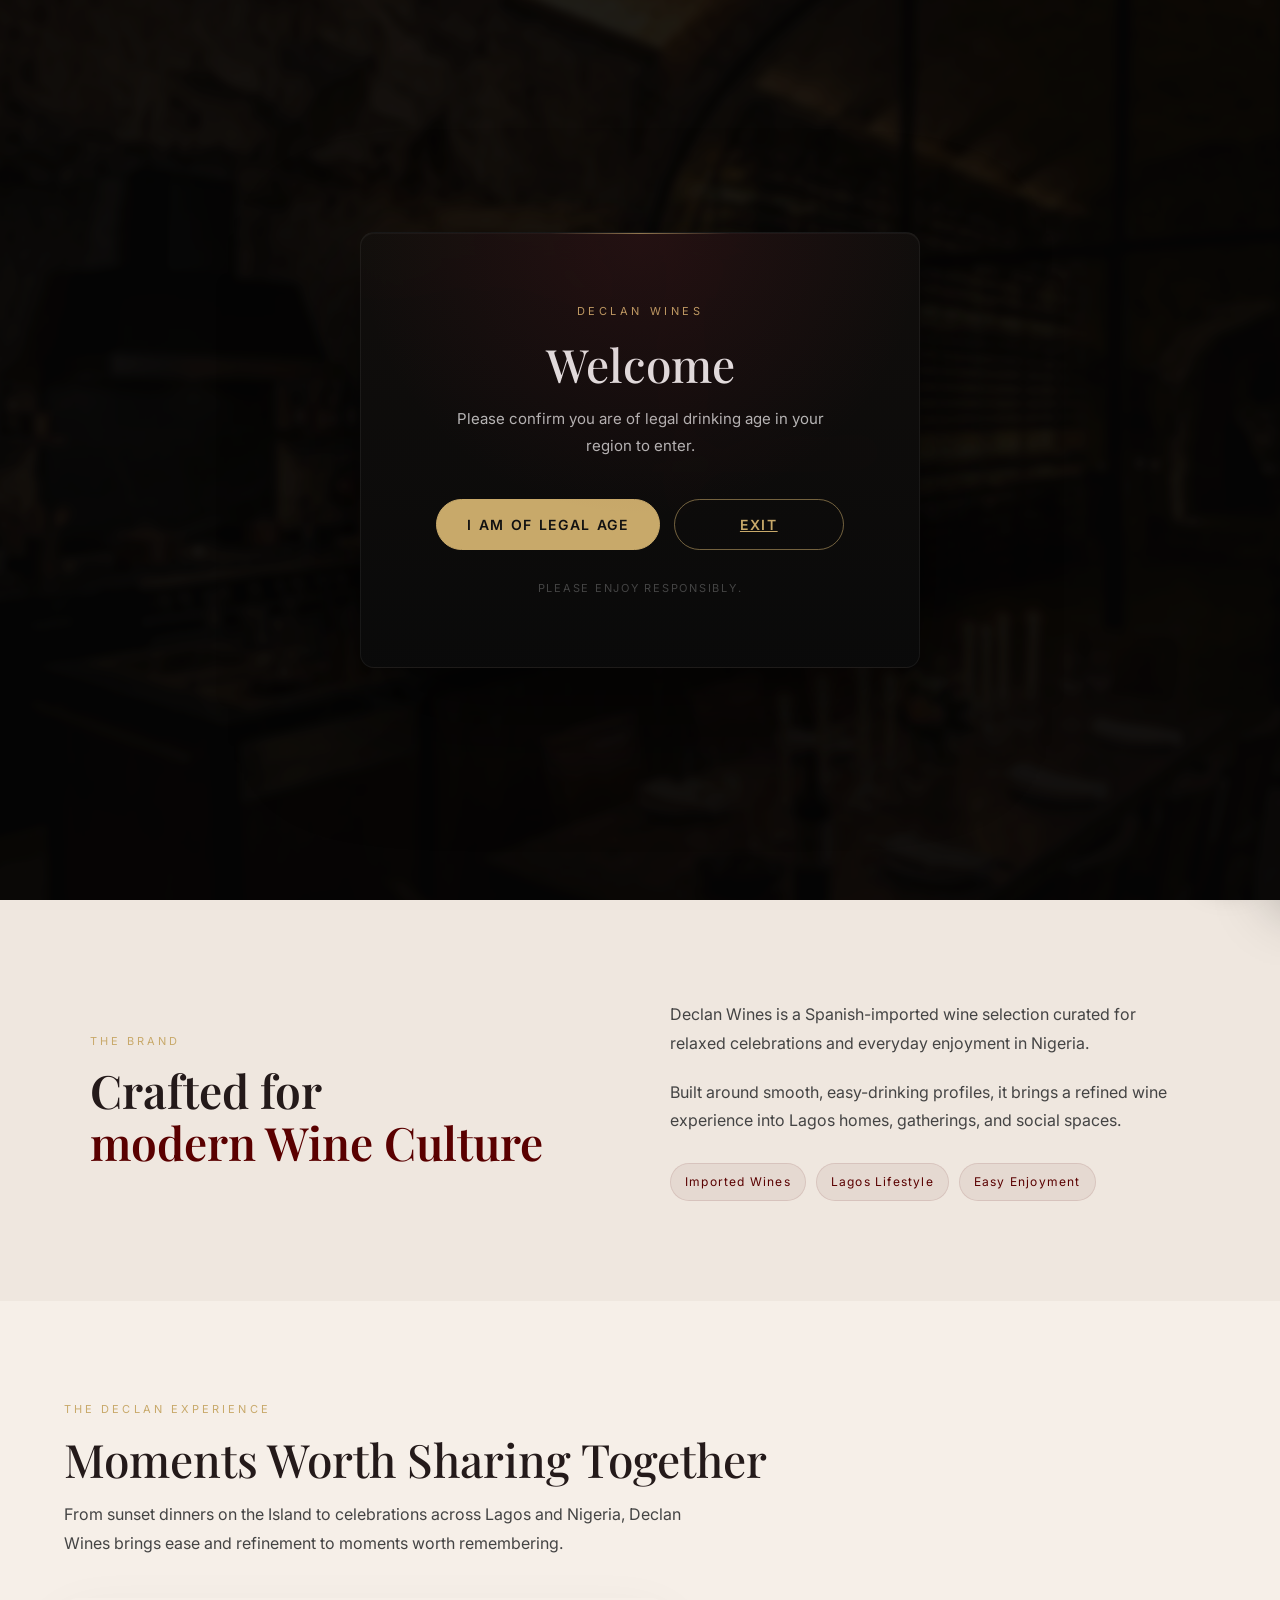
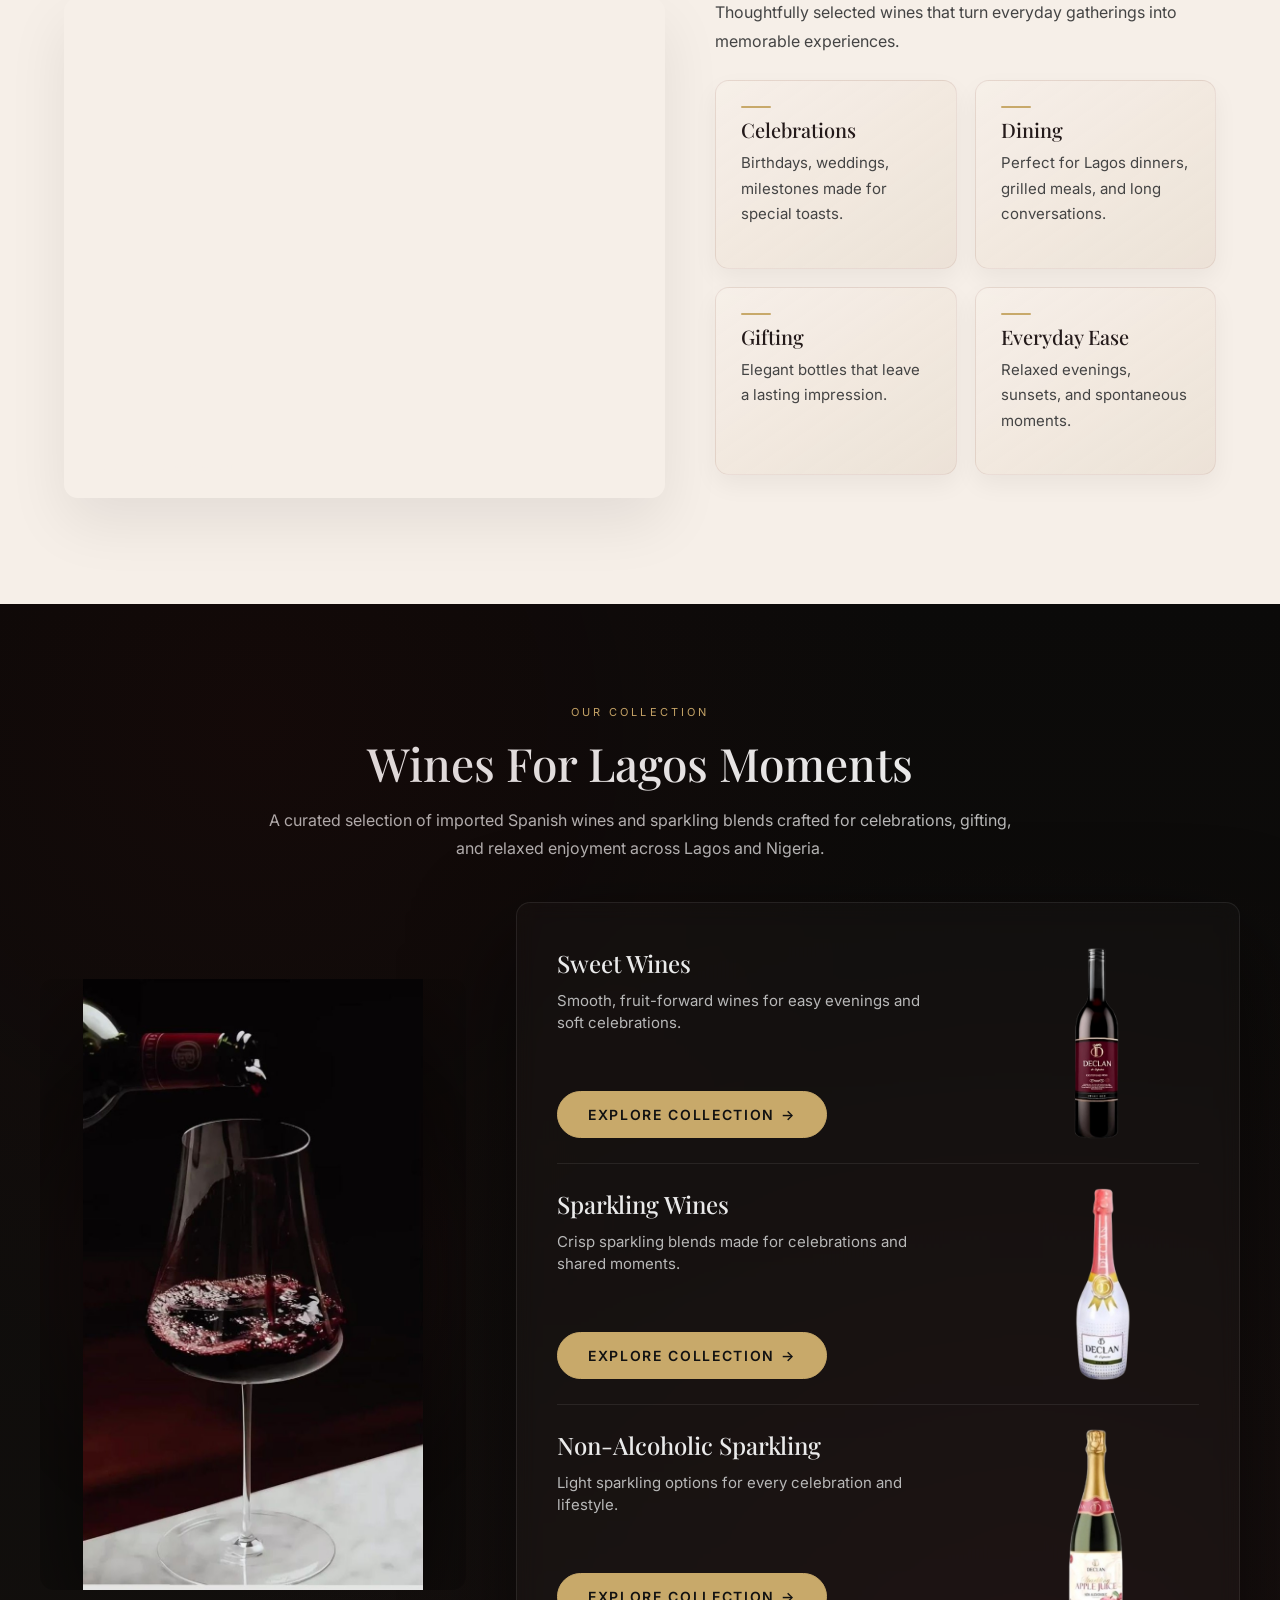
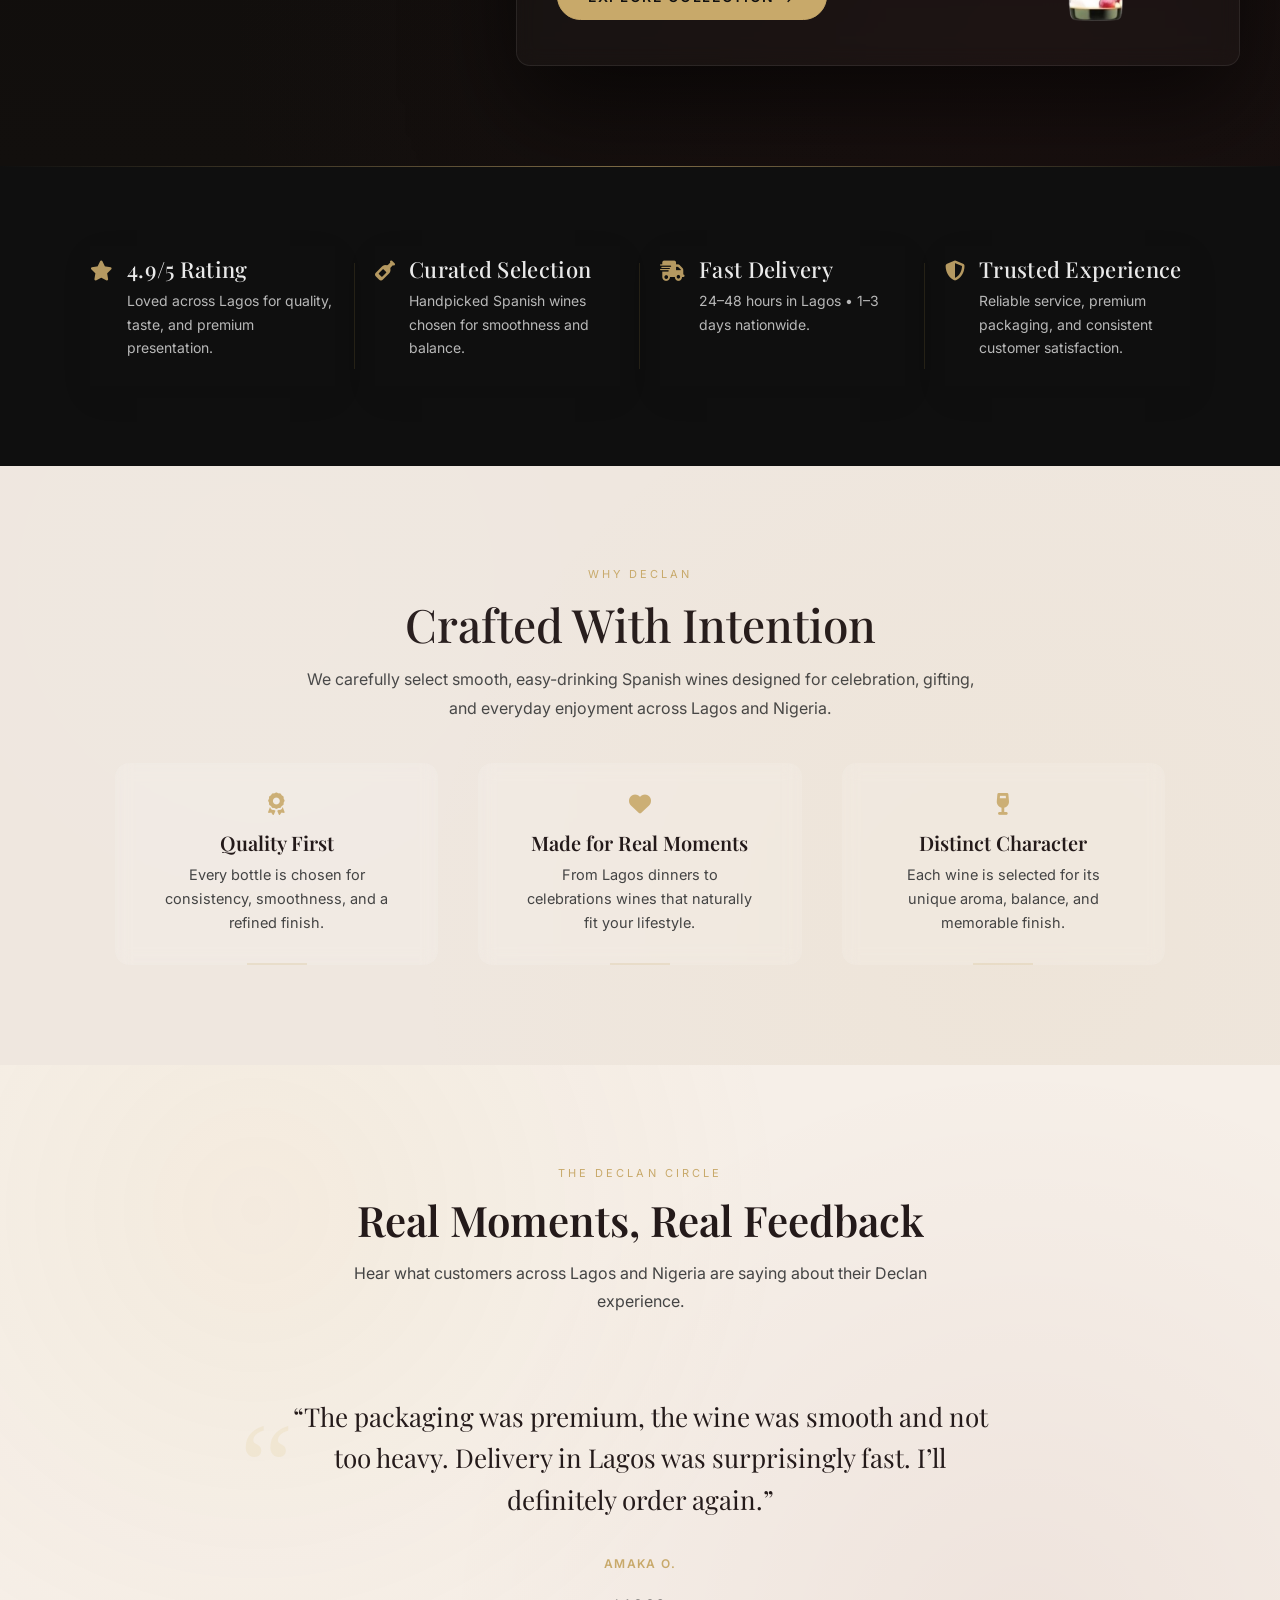
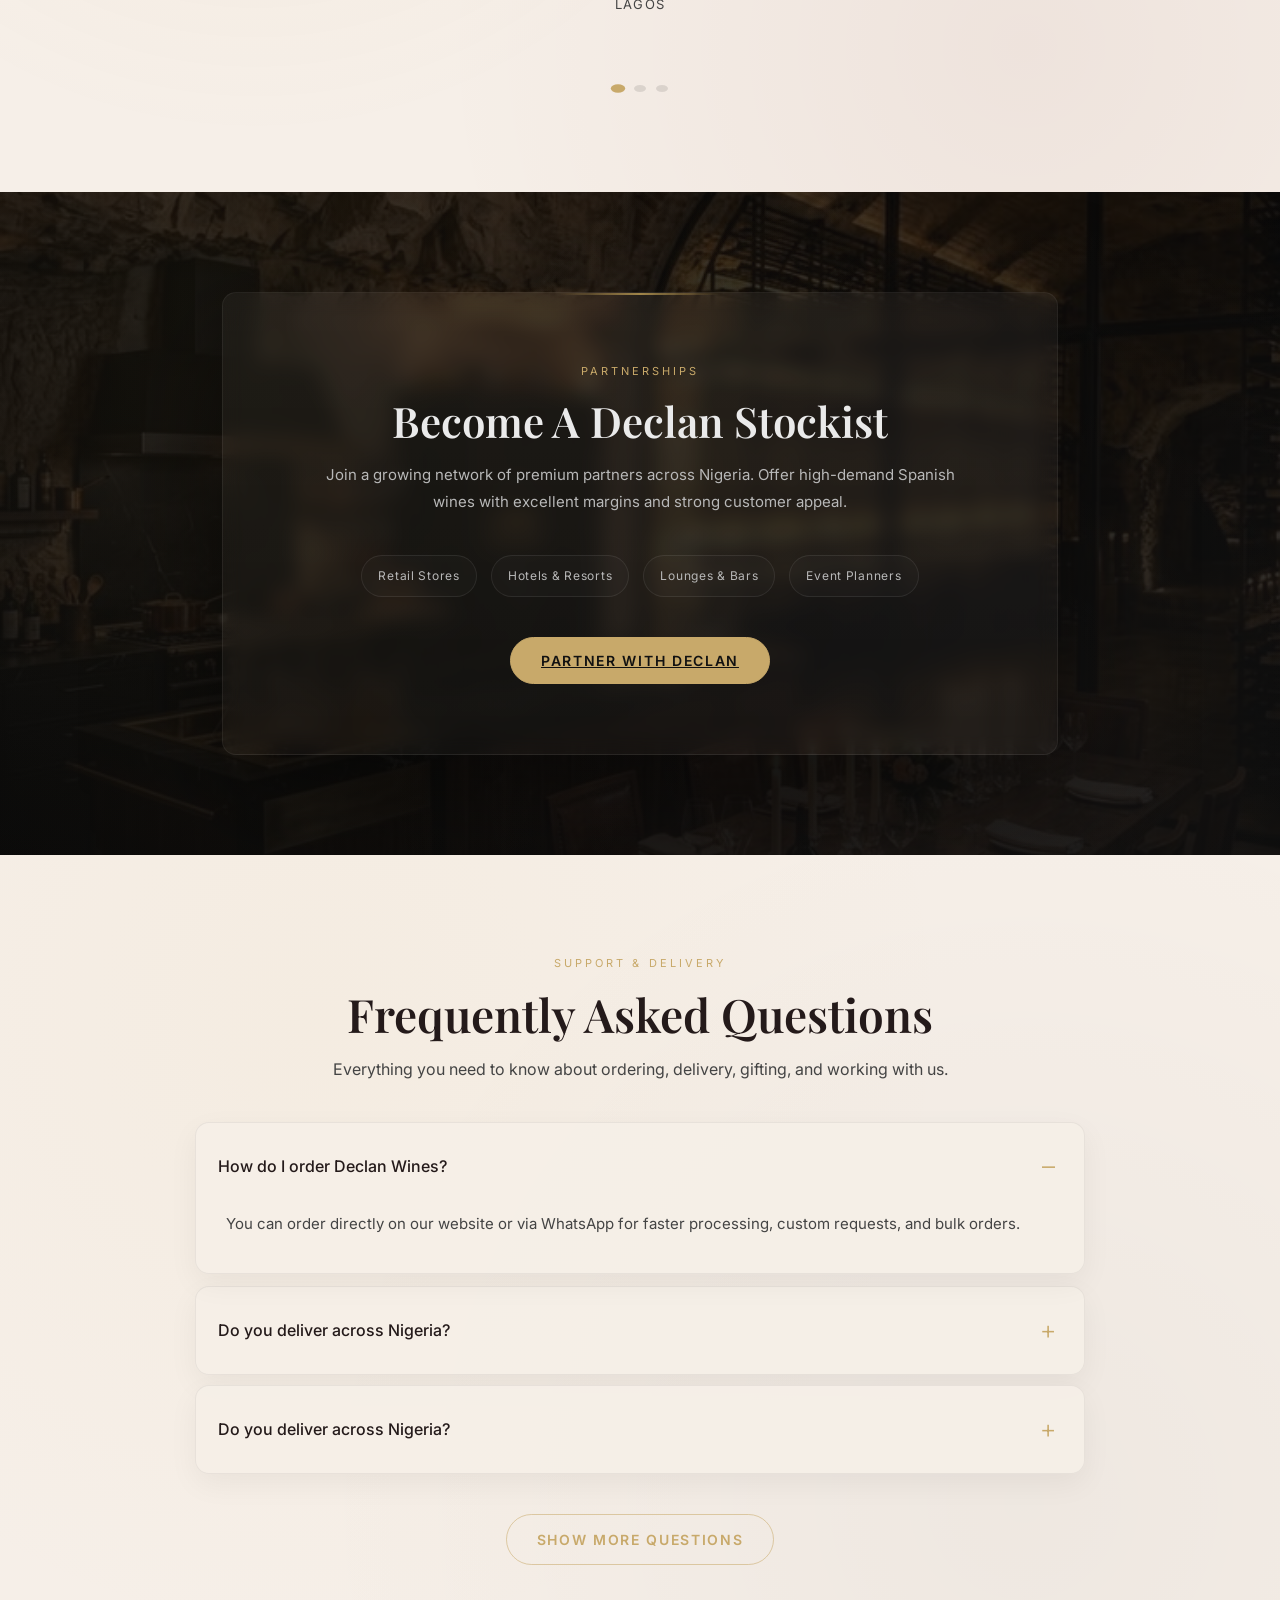
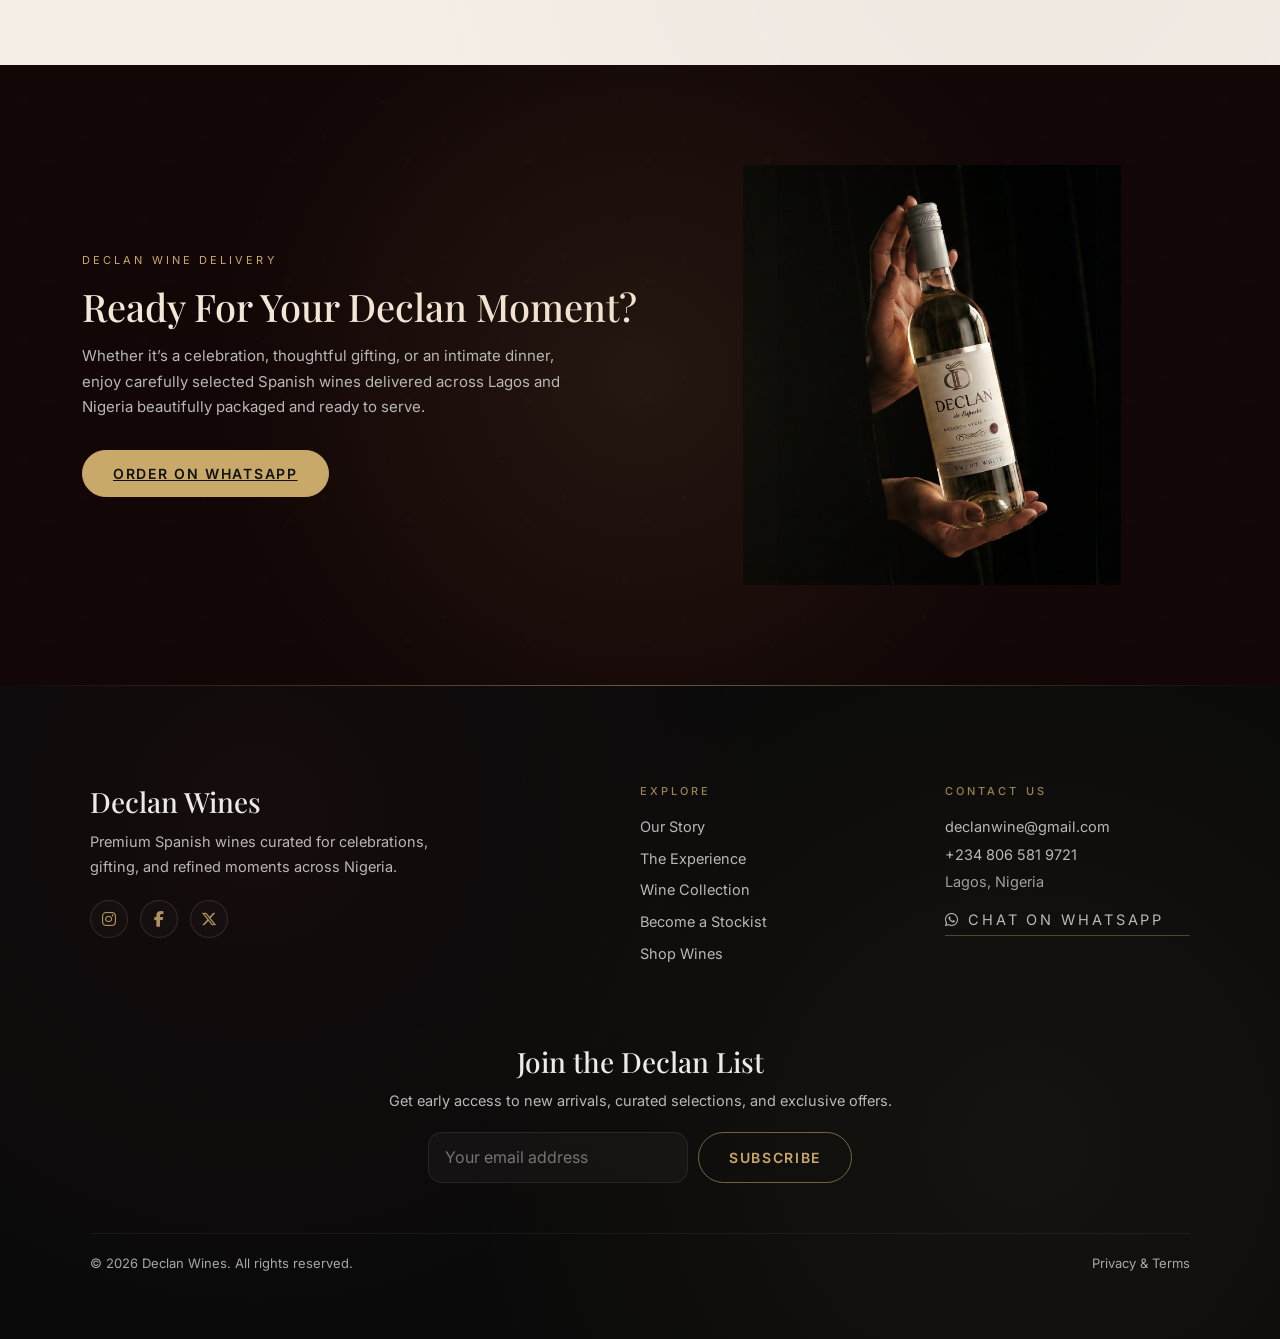
==== commit e9fd833e: "Update index.html" ====
--- a/index.html
+++ b/index.html
@@ -821,7 +821,7 @@
       <div class="faq-card active">
 
         <button class="faq-question">
-          How do I order Declan Wines?
+          <span>How do I order Declan Wines?</span>
         </button>
 
         <div class="faq-answer">
@@ -835,7 +835,7 @@
       <div class="faq-card">
 
         <button class="faq-question">
-          Do you deliver across Nigeria?
+          <span>Do you deliver across Nigeria?</span>
         </button>
 
         <div class="faq-answer">
@@ -849,7 +849,7 @@
       <div class="faq-card">
 
         <button class="faq-question">
-          How long does delivery take?
+          <span>Do you deliver across Nigeria?</span>
         </button>
 
         <div class="faq-answer">
@@ -865,7 +865,7 @@
       <div class="faq-card hidden">
 
         <button class="faq-question">
-          Can I order for events or bulk purchases?
+          <span>Can I order for events or bulk purchases?</span>
         </button>
 
         <div class="faq-answer">
@@ -879,7 +879,7 @@
       <div class="faq-card hidden">
 
         <button class="faq-question">
-          Are your wines imported and authentic?
+          <span>Are your wines imported and authentic?</span>
         </button>
 
         <div class="faq-answer">
@@ -893,7 +893,7 @@
       <div class="faq-card hidden">
 
         <button class="faq-question">
-          Can I become a stockist or distributor?
+          <span>Can I become a stockist or distributor?</span>
         </button>
 
         <div class="faq-answer">
@@ -907,7 +907,7 @@
       <div class="faq-card hidden">
 
         <button class="faq-question">
-          Do you offer wholesale pricing?
+          <span>Do you offer wholesale pricing?</span>
         </button>
 
         <div class="faq-answer">
@@ -921,7 +921,7 @@
       <div class="faq-card hidden">
 
         <button class="faq-question">
-          Are Declan wines good for gifting?
+          <span>Are Declan wines good for gifting?</span>
         </button>
 
         <div class="faq-answer">
@@ -935,7 +935,7 @@
       <div class="faq-card hidden">
 
         <button class="faq-question">
-          How can I contact you quickly?
+          <span>How can I contact you quickly?</span>
         </button>
 
         <div class="faq-answer">
--- a/style/home.css
+++ b/style/home.css
@@ -1784,28 +1784,32 @@
   background:none;
   border:none;
   text-align:left;
-  padding:22px 20px;
+  padding: 20px 22px;
   cursor:pointer;
   color:var(--text-dark);
   font-size:16px;
   line-height:1.8;
   font-weight:500;
-  padding-right: 20px !important;
   position:relative;
+  display: flex;
+  align-items: center;
+  justify-content: space-between;
+}
+
+.faq .faq-question span {
+  flex: 1;                    /* Takes all available space */
+  padding-right: 40px;        /* Space between text and + */
 }
 
 .faq .faq-question::after{
-  content:"+";
-  position:absolute;
-  right:24px;
-  top:50%;
-  transform:translateY(-50%);
-  width:24px;
-  text-align:center;
-  font-size:22px;
-  font-weight:300;
-  color:var(--accent-gold);
-  transition:.3s ease;
+  content: "+";
+  font-size: 26px;
+  font-weight: 300;
+  color: var(--accent-gold);
+  width: 28px;
+  text-align: center;
+  flex-shrink: 0;             /* Prevents shrinking */
+  transition: .3s ease;
 }
 
 .faq .faq-card.active .faq-question::after{
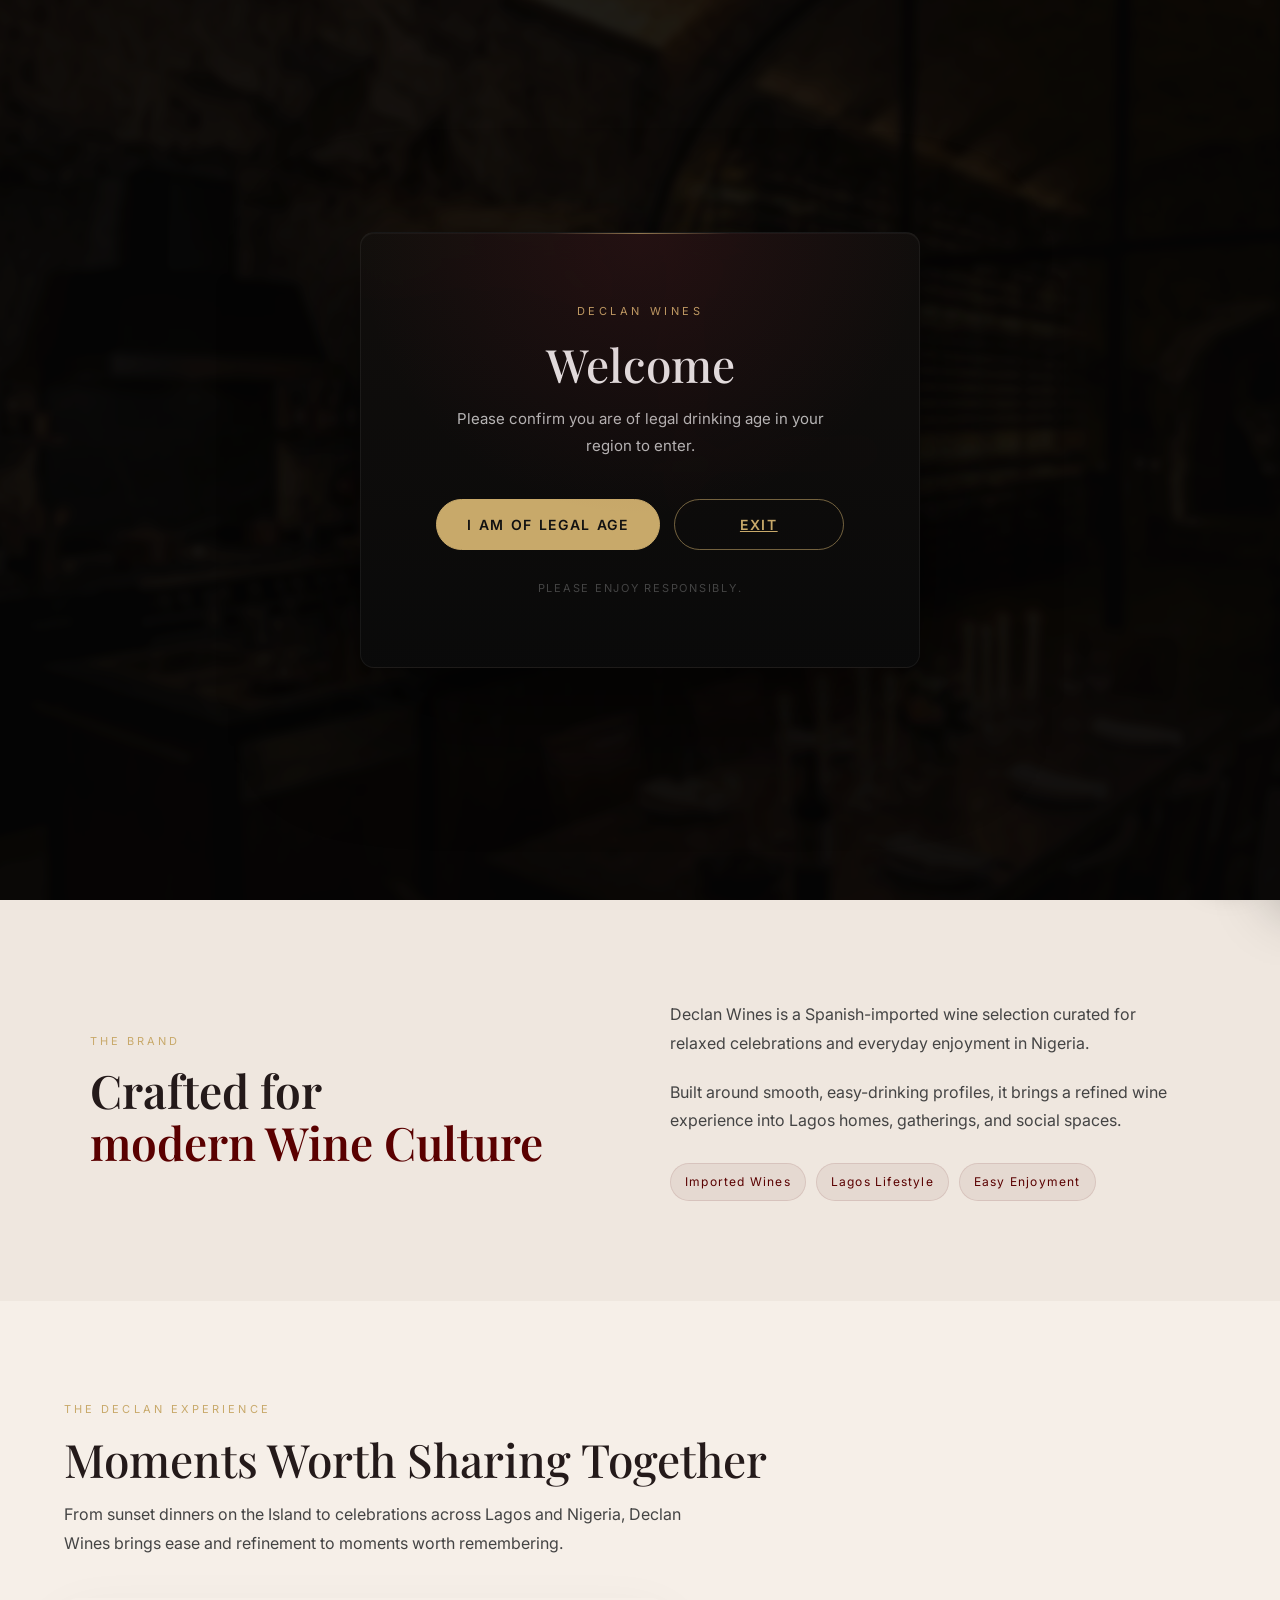
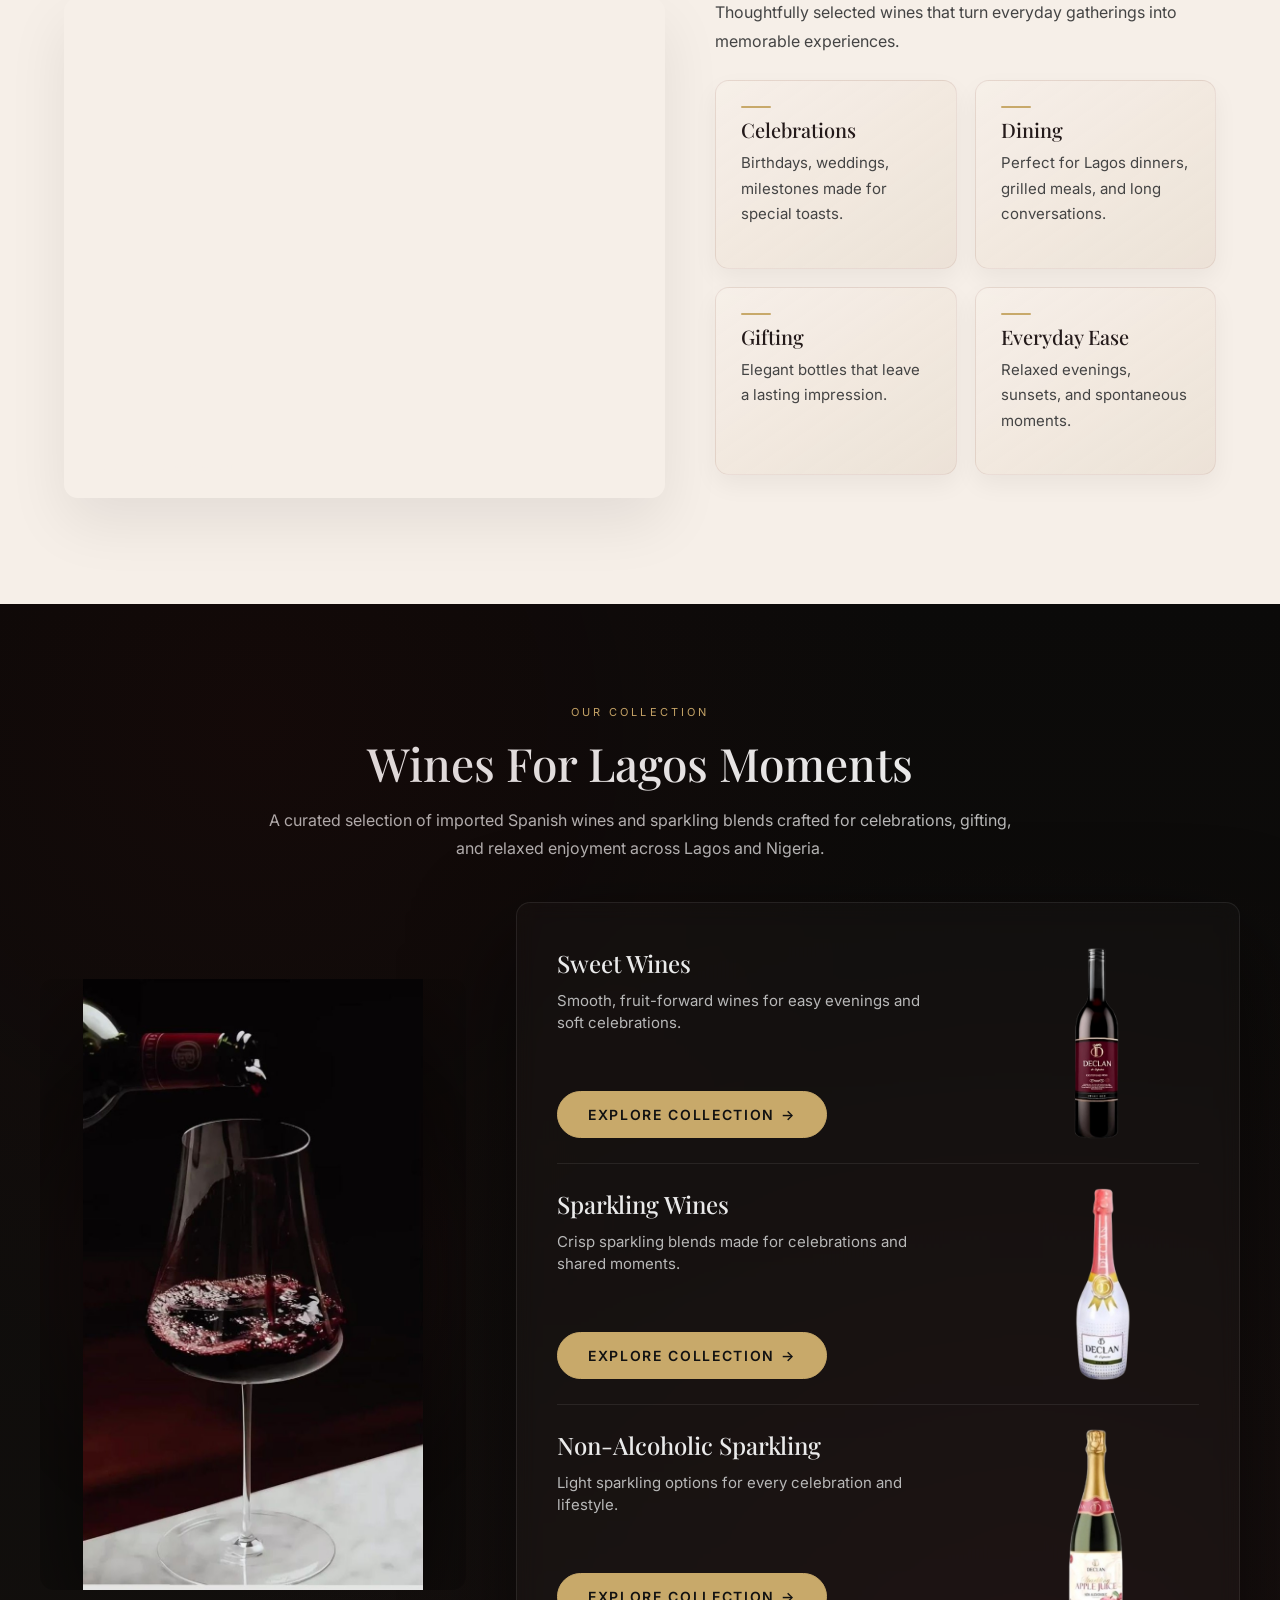
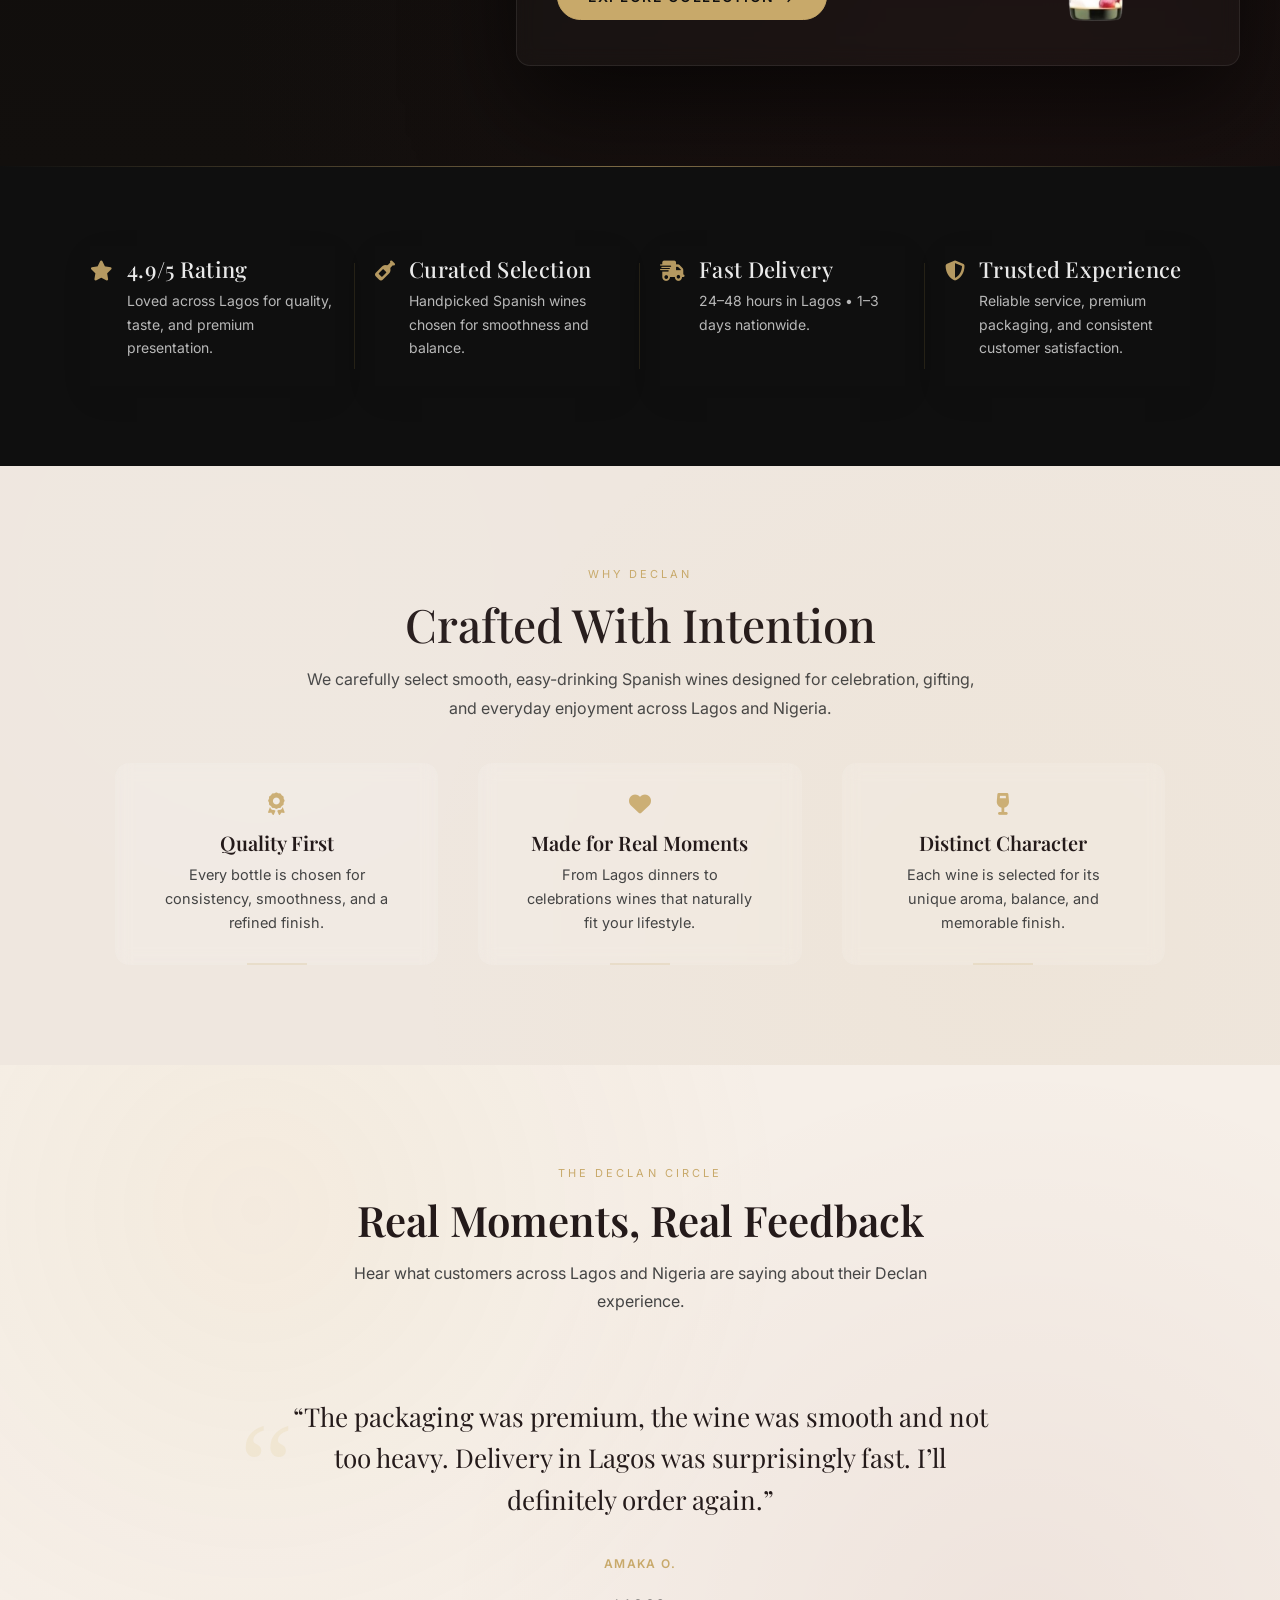
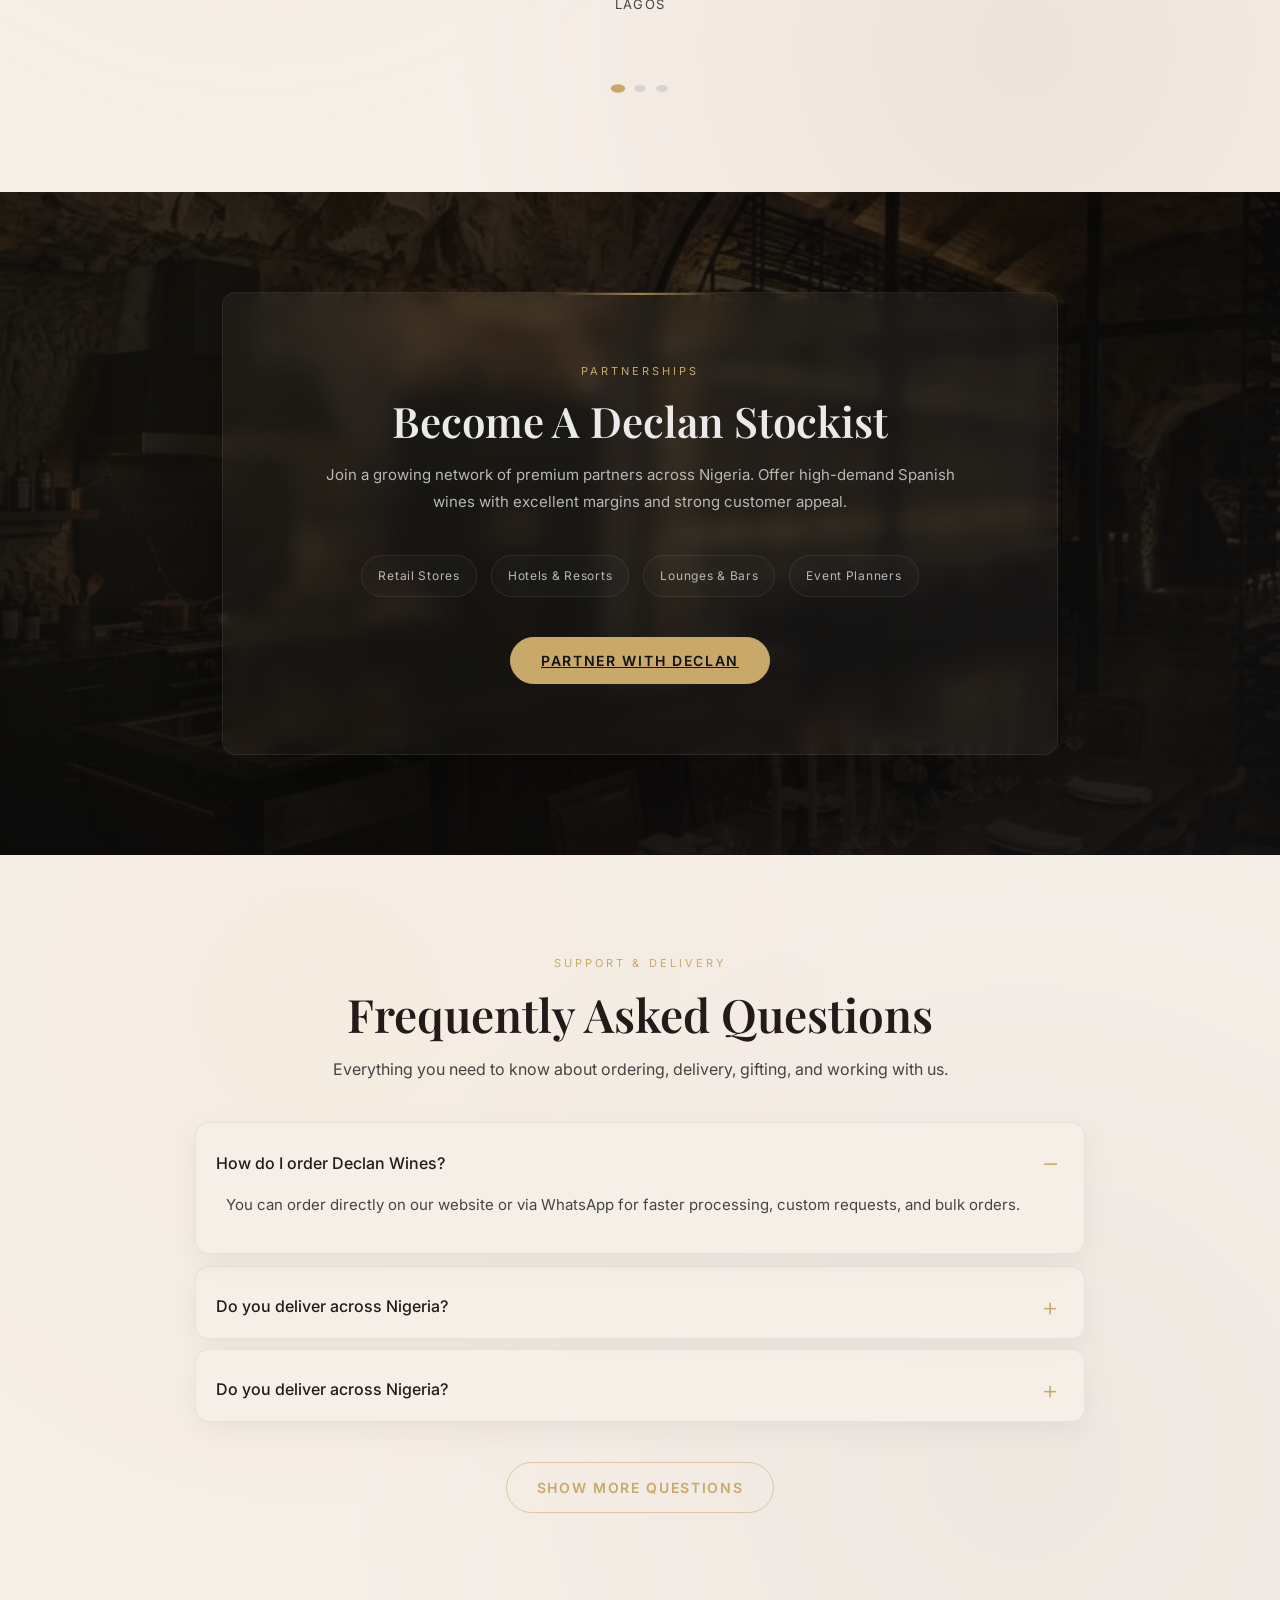
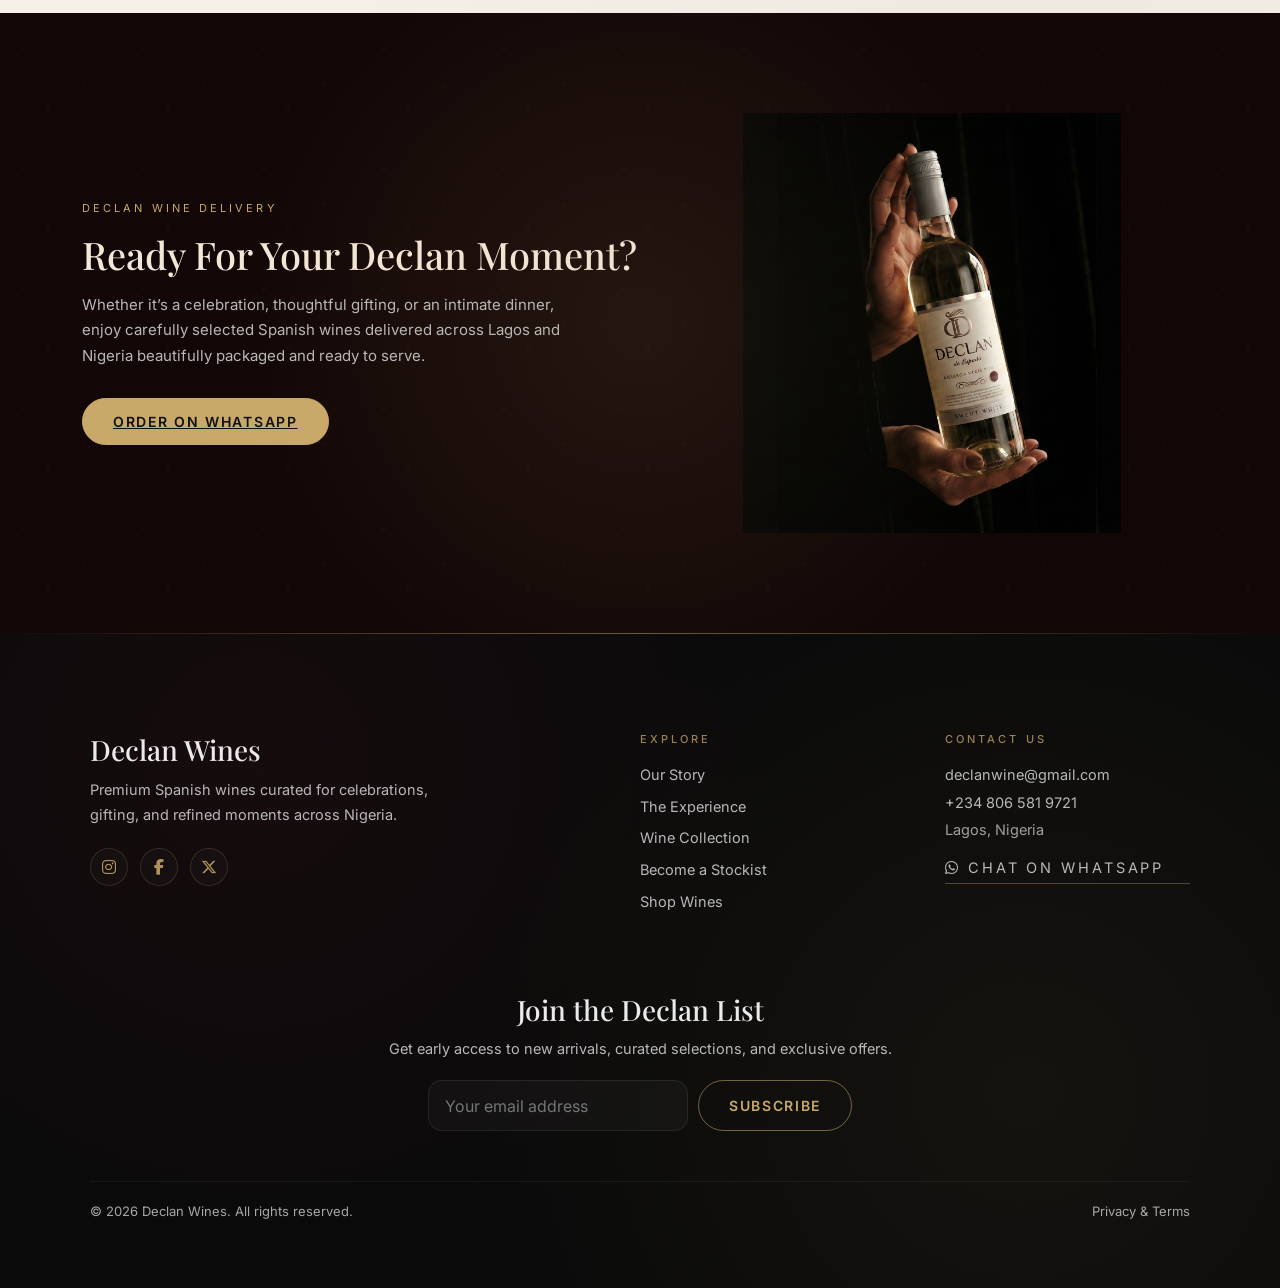
==== commit 732371fe: "Update index.html" ====
--- a/index.html
+++ b/index.html
@@ -1204,7 +1204,7 @@
         Decline
       </button>
 
-      <a href="#privacy" class="cookie-link">
+      <a href="legal.html" class="cookie-link">
         Learn more
       </a>
 
--- a/style/home.css
+++ b/style/home.css
@@ -1784,11 +1784,11 @@
   background:none;
   border:none;
   text-align:left;
-  padding: 20px 22px;
+  padding: 20px 20px 12px;
   cursor:pointer;
   color:var(--text-dark);
   font-size:16px;
-  line-height:1.8;
+  line-height:1.5;
   font-weight:500;
   position:relative;
   display: flex;
@@ -1798,7 +1798,7 @@
 
 .faq .faq-question span {
   flex: 1;                    /* Takes all available space */
-  padding-right: 40px;        /* Space between text and + */
+  padding-right: 10px;        /* Space between text and + */
 }
 
 .faq .faq-question::after{
@@ -1821,7 +1821,7 @@
   overflow:hidden;
   color:var(--text-muted);
   opacity:0;
-  line-height:1.8;
+  line-height:1.5;
   font-size:15px;
   padding:0 20px;
   transition:
@@ -3559,4 +3559,3 @@
 
 
 
-
